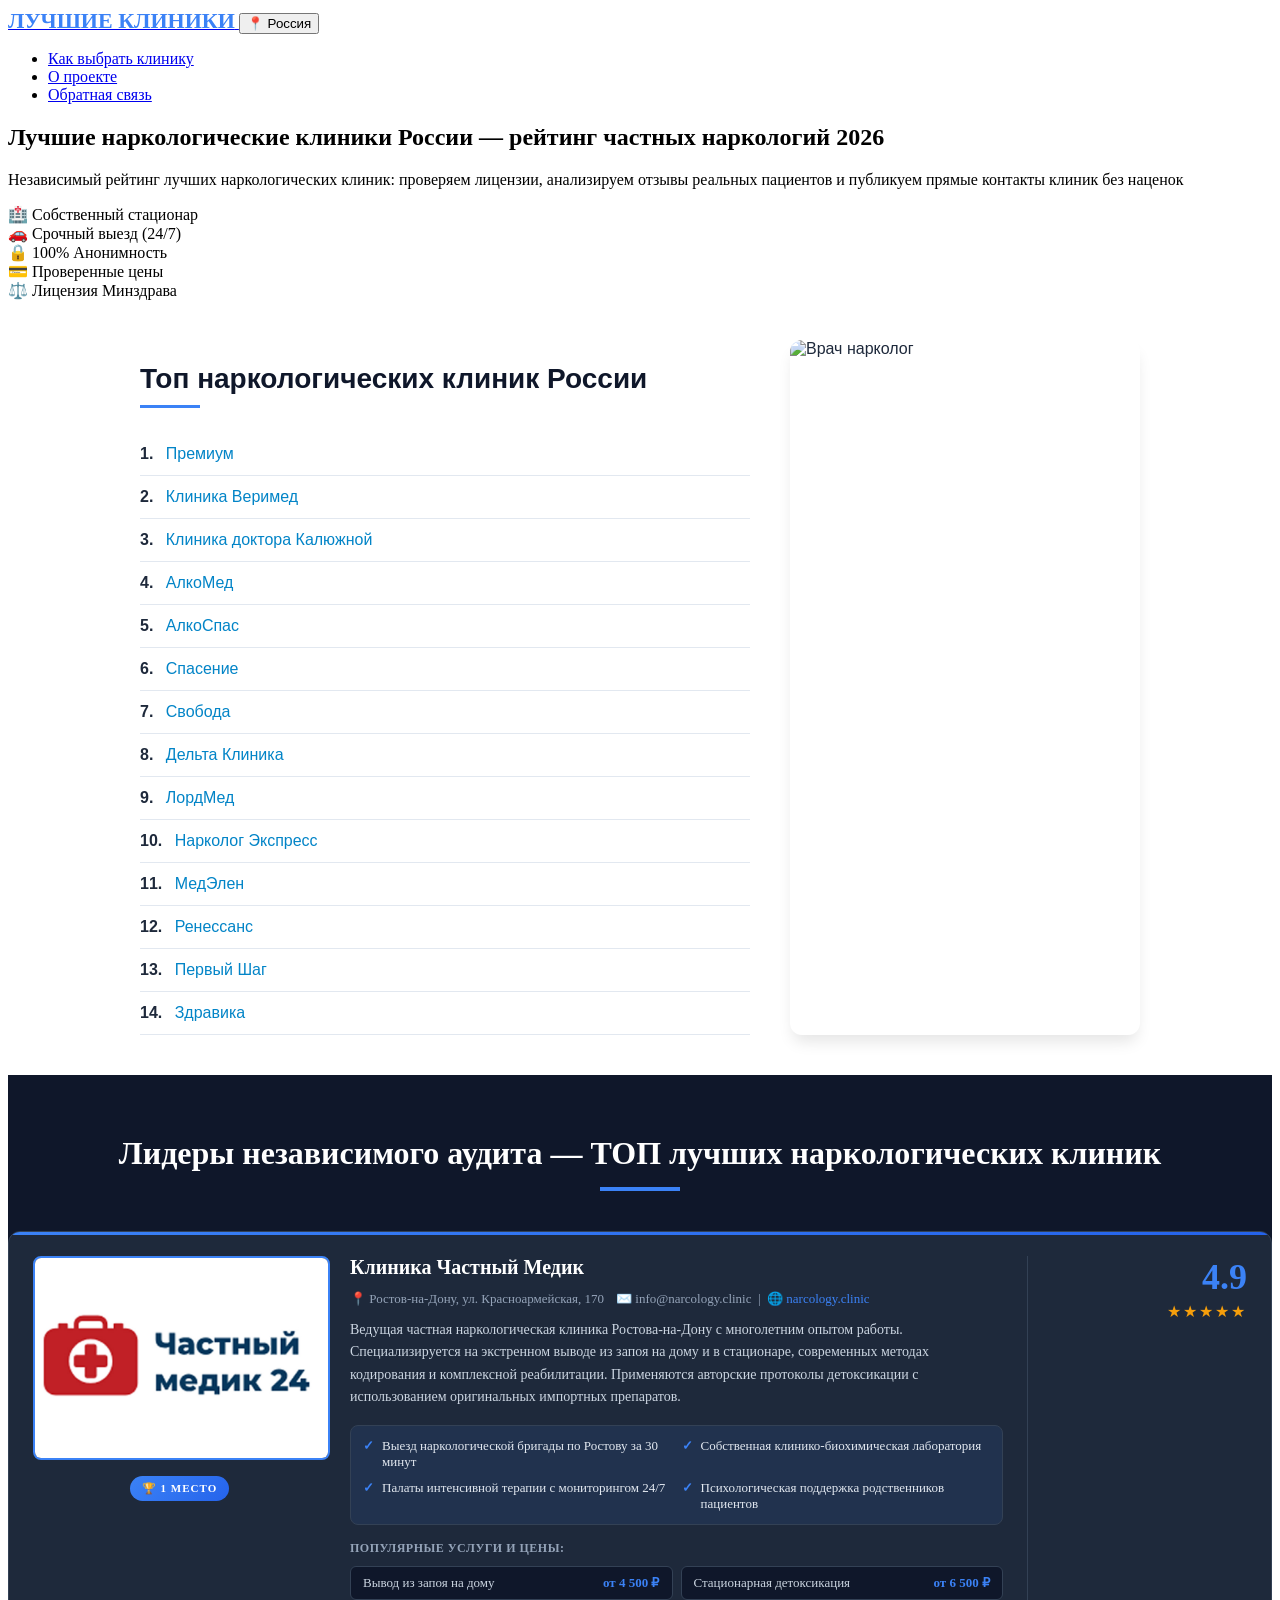
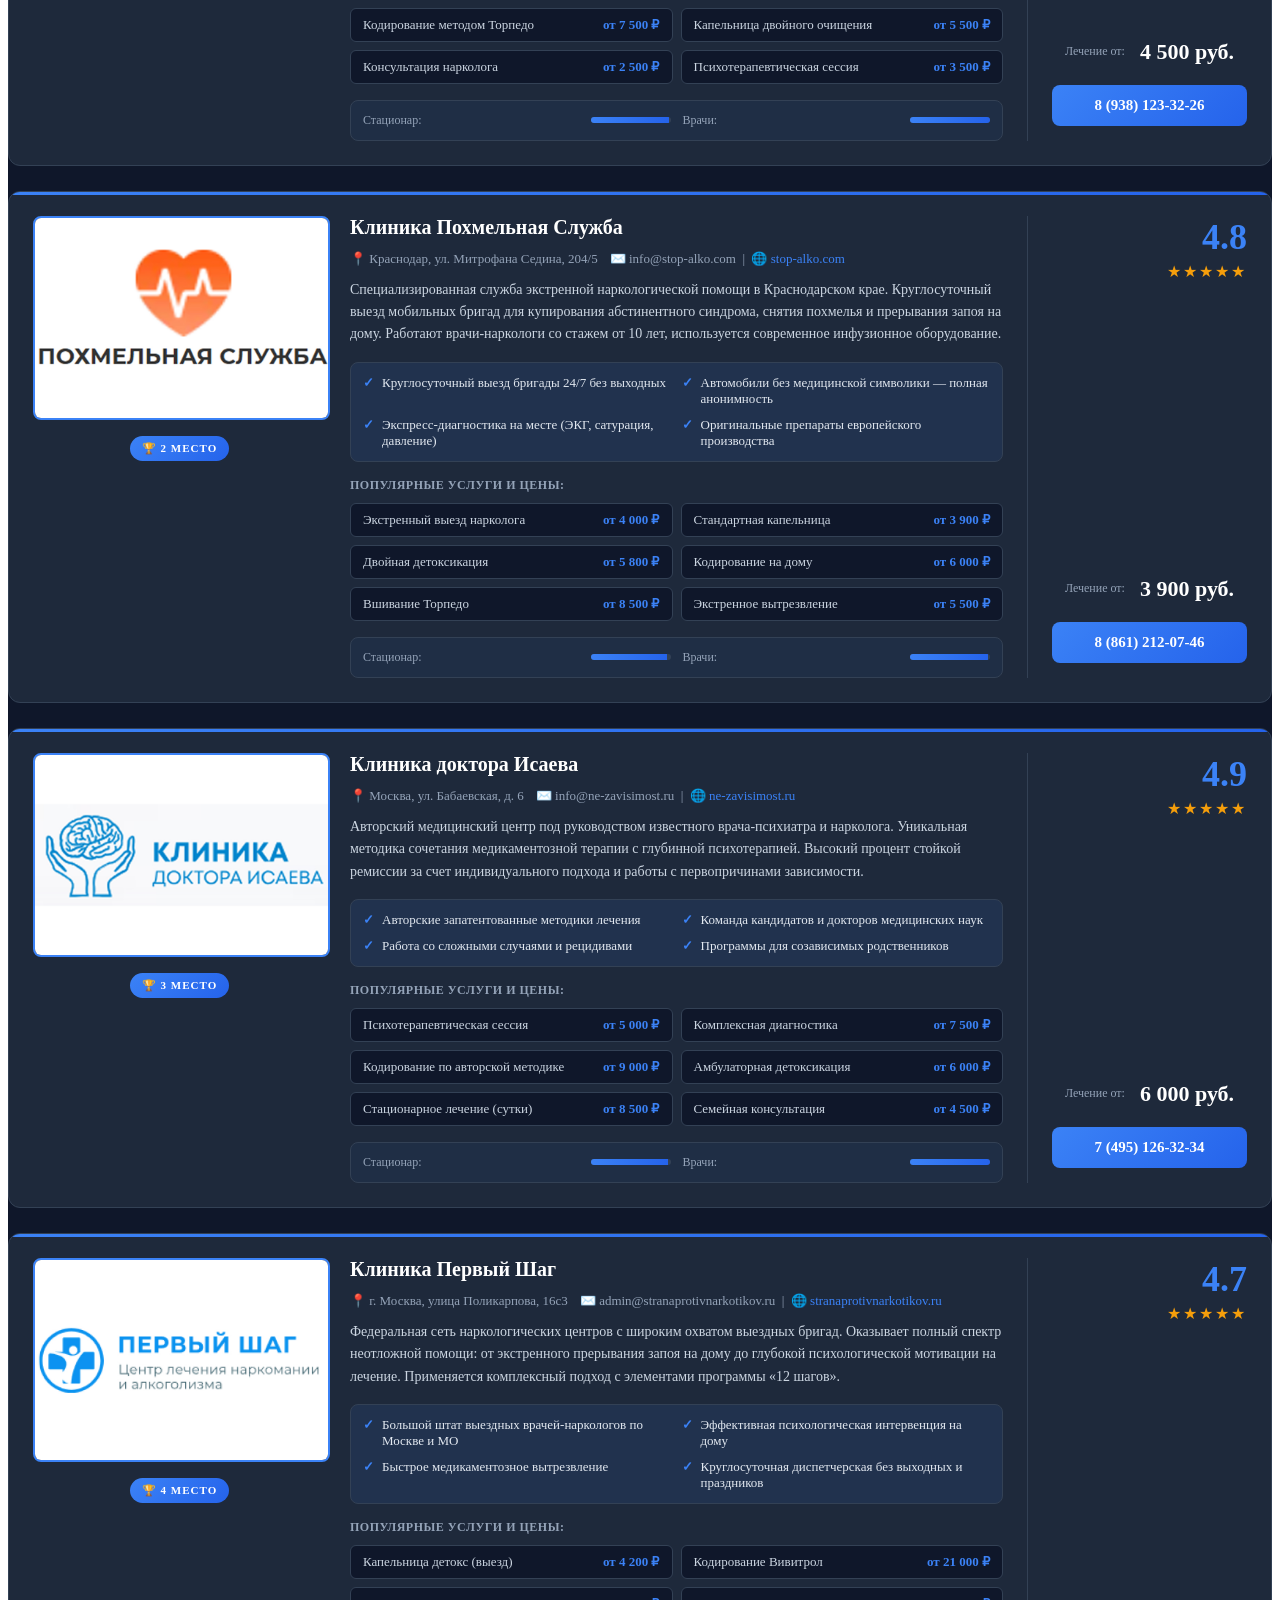
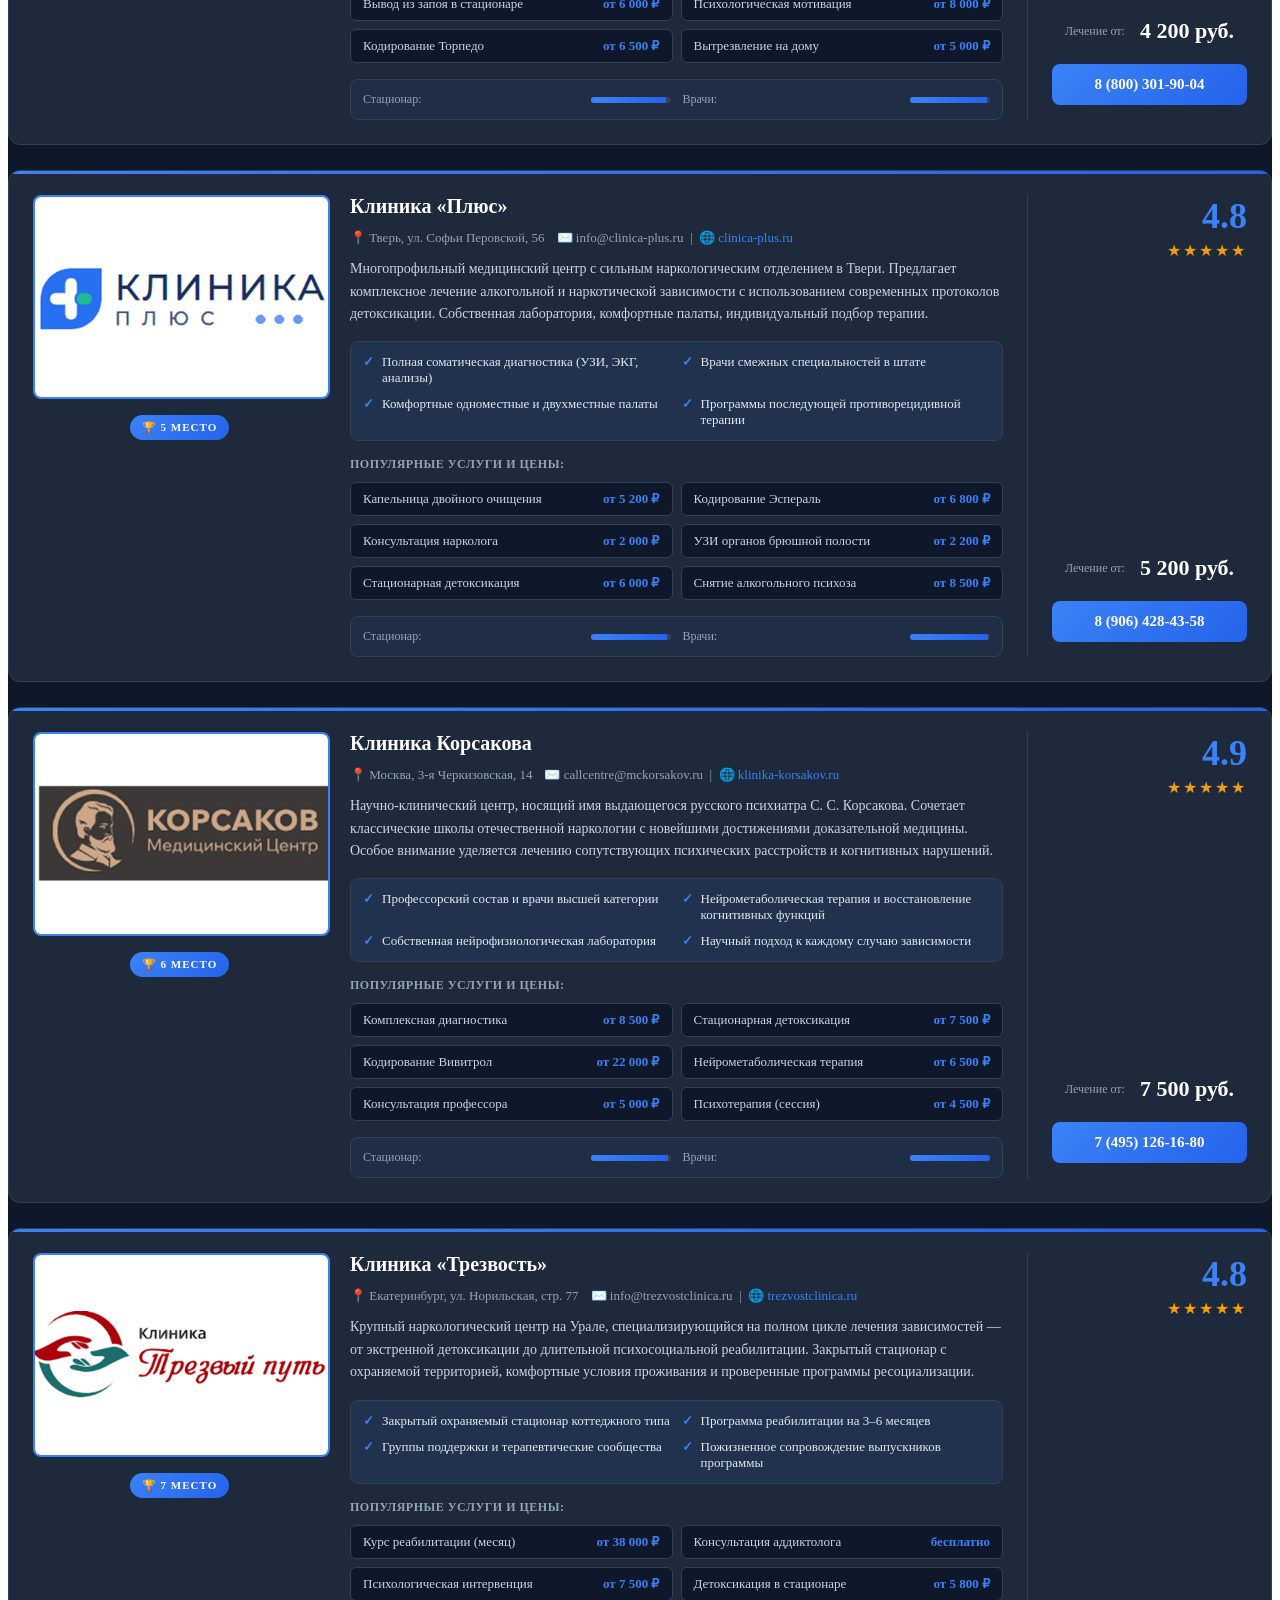
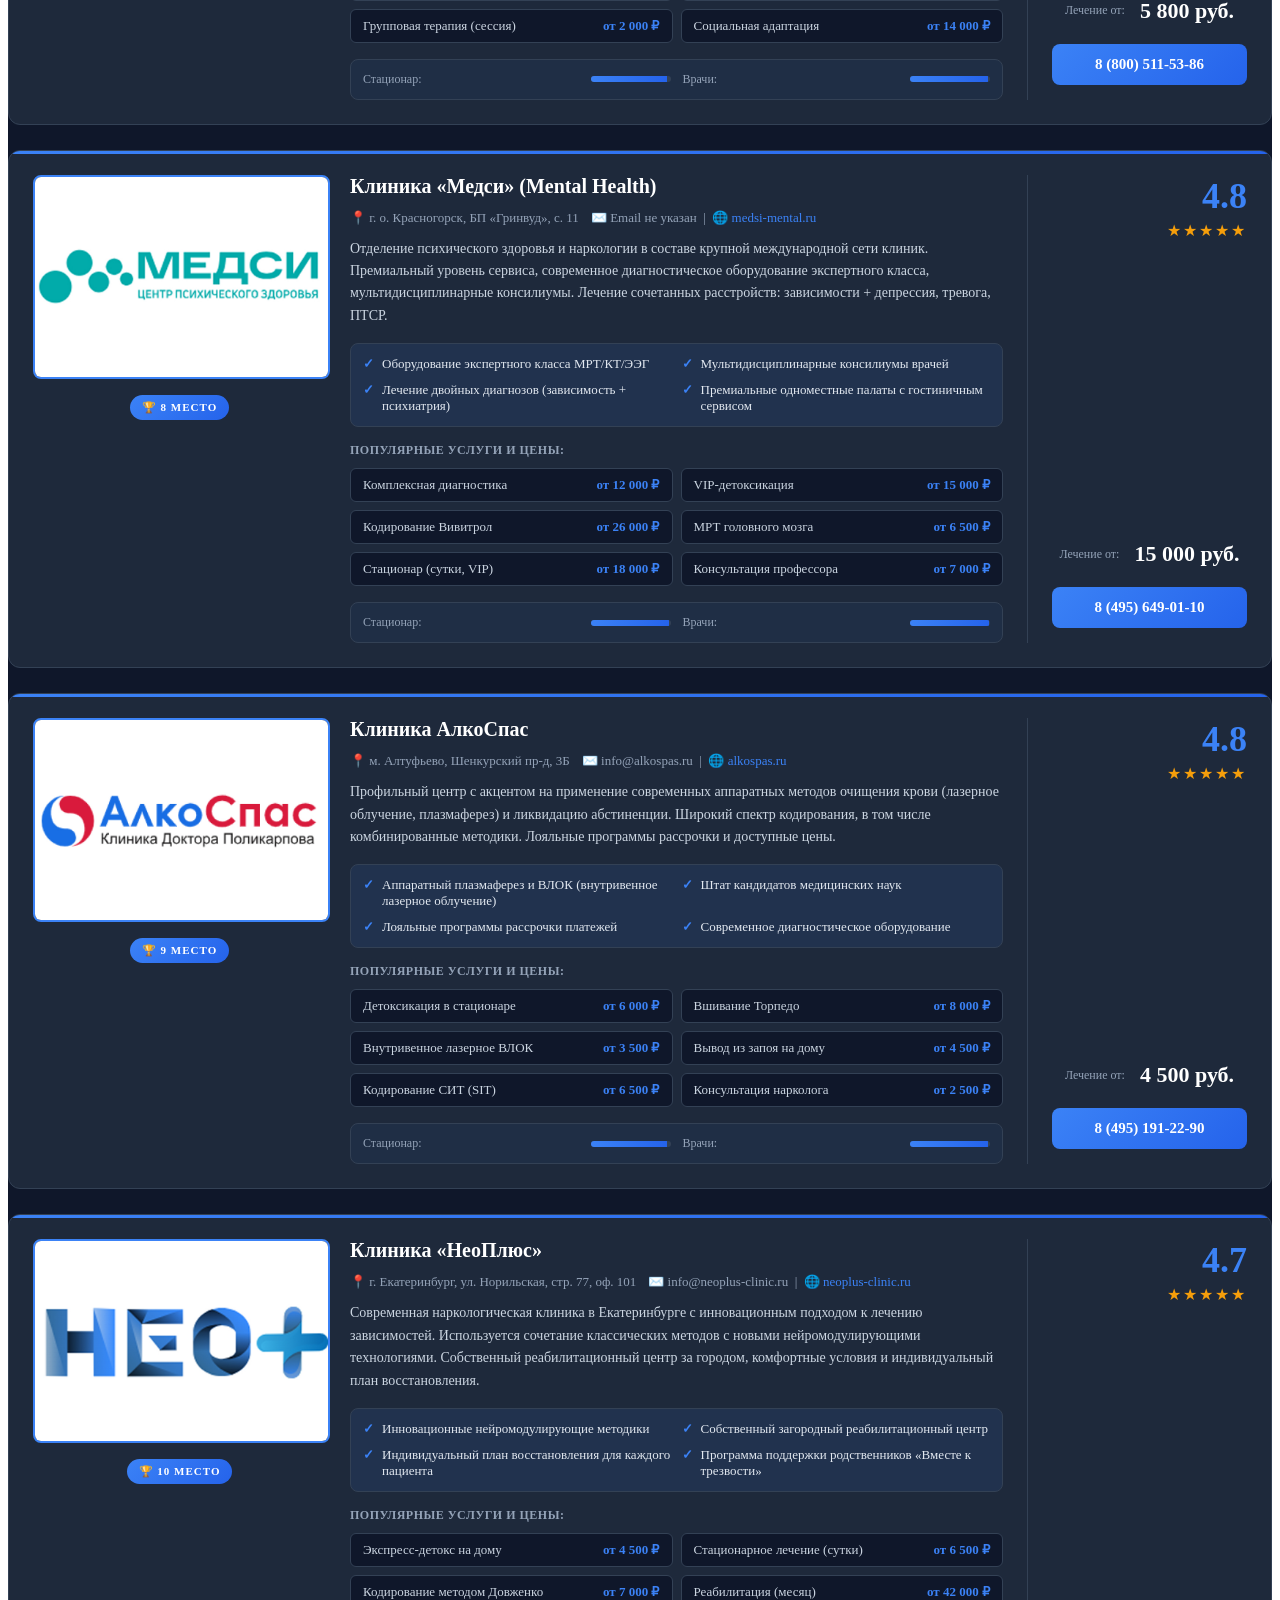
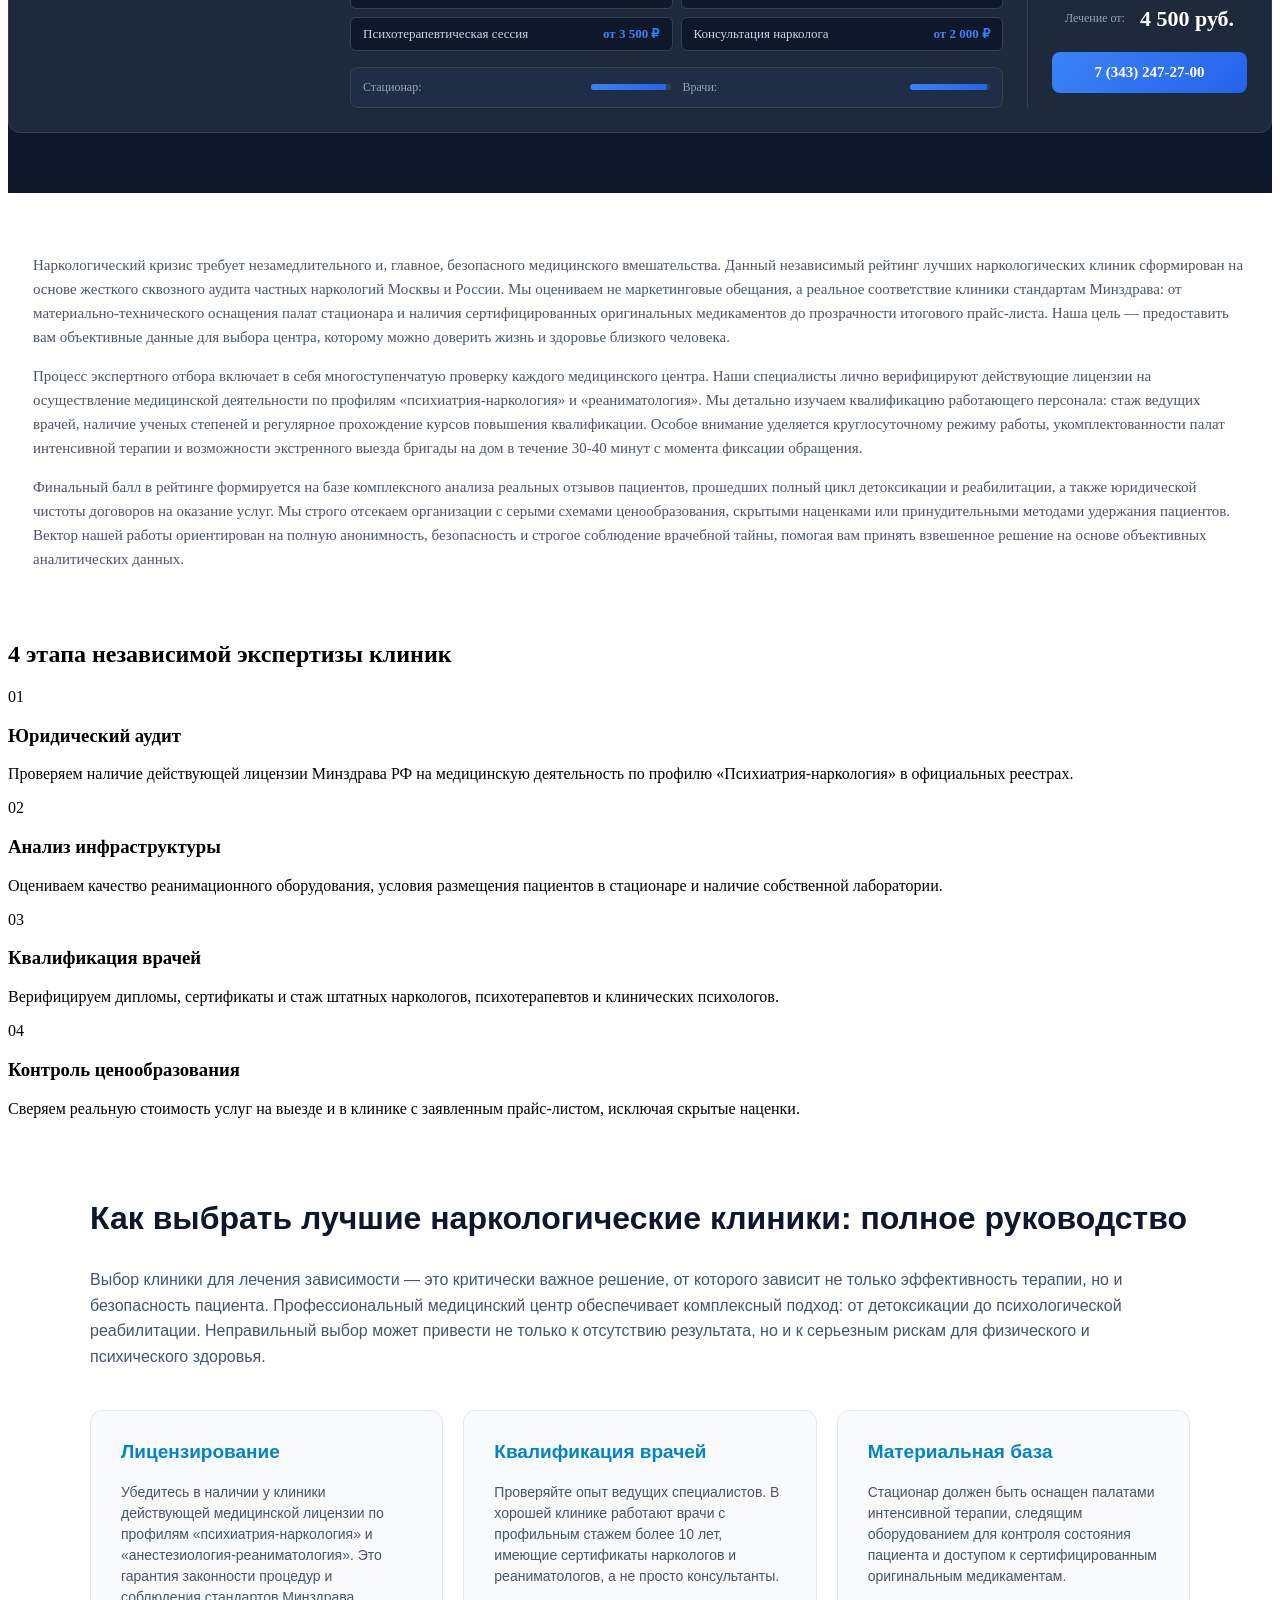
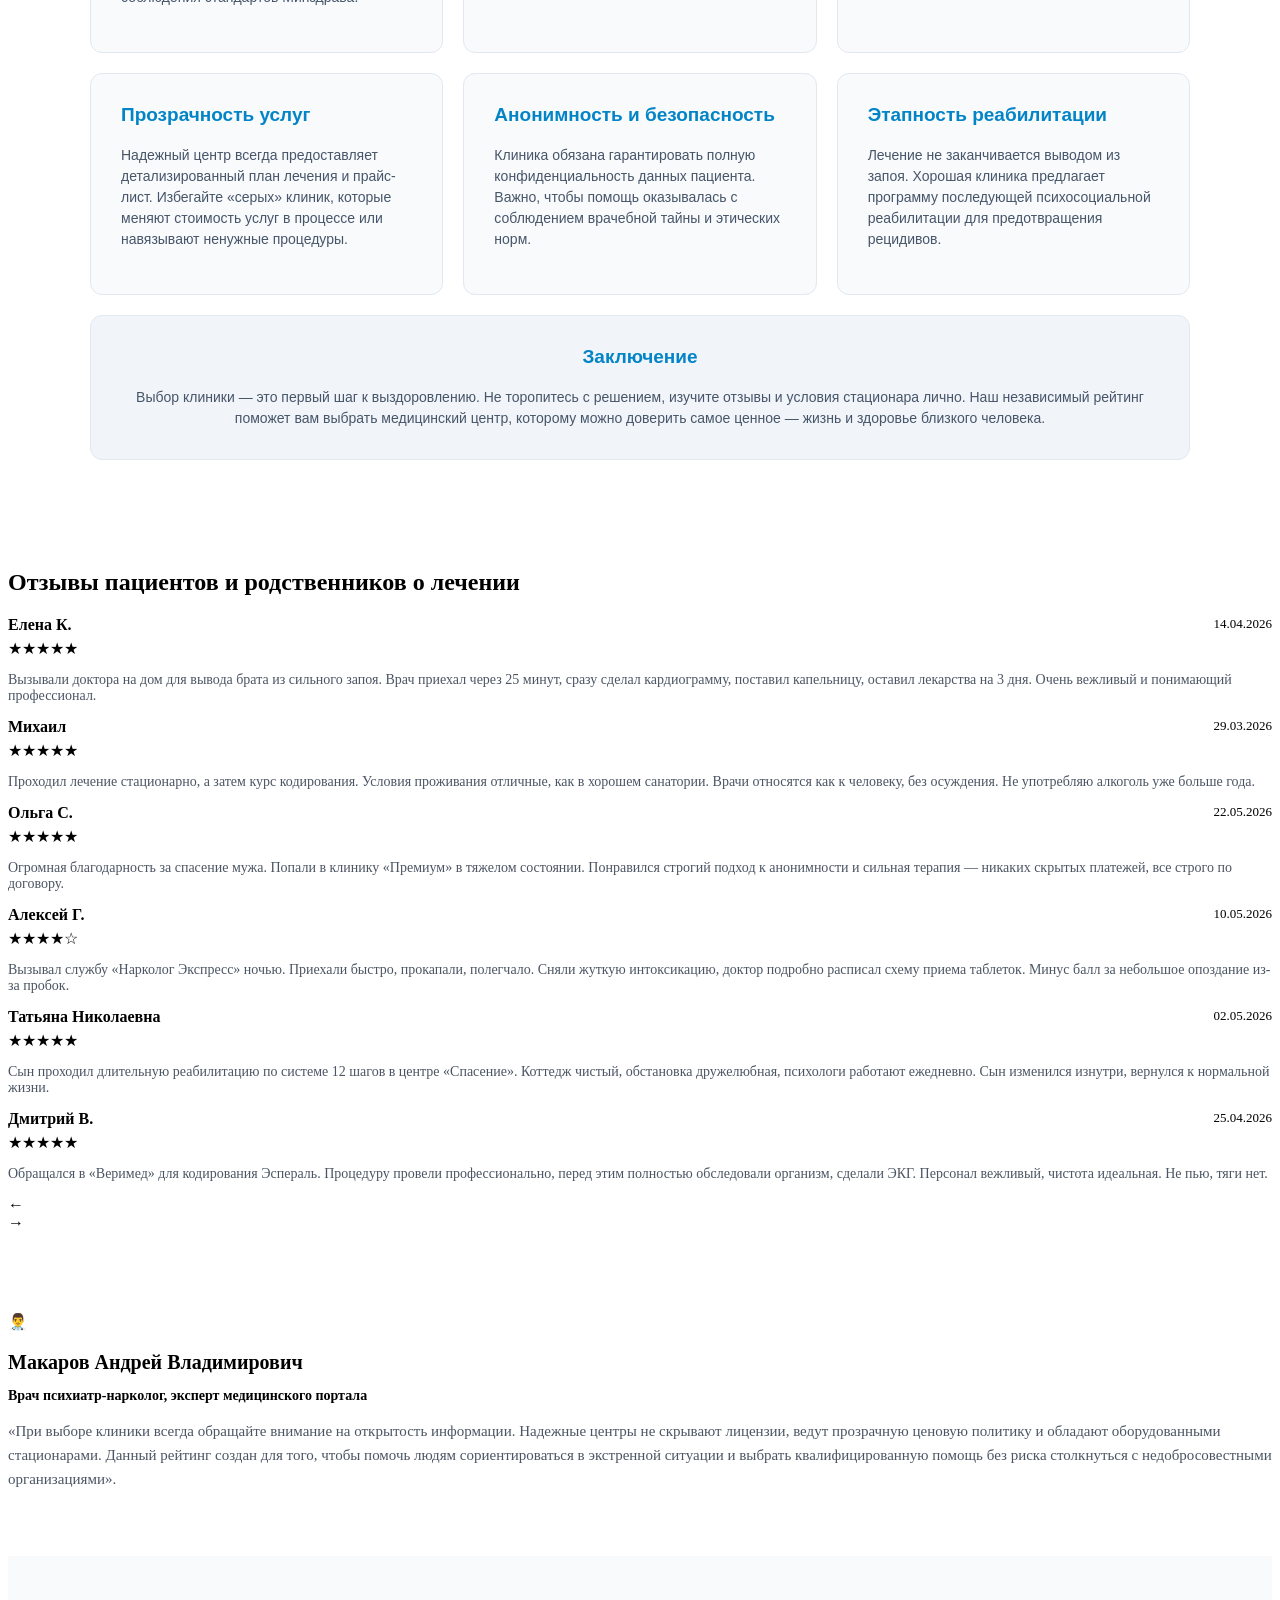
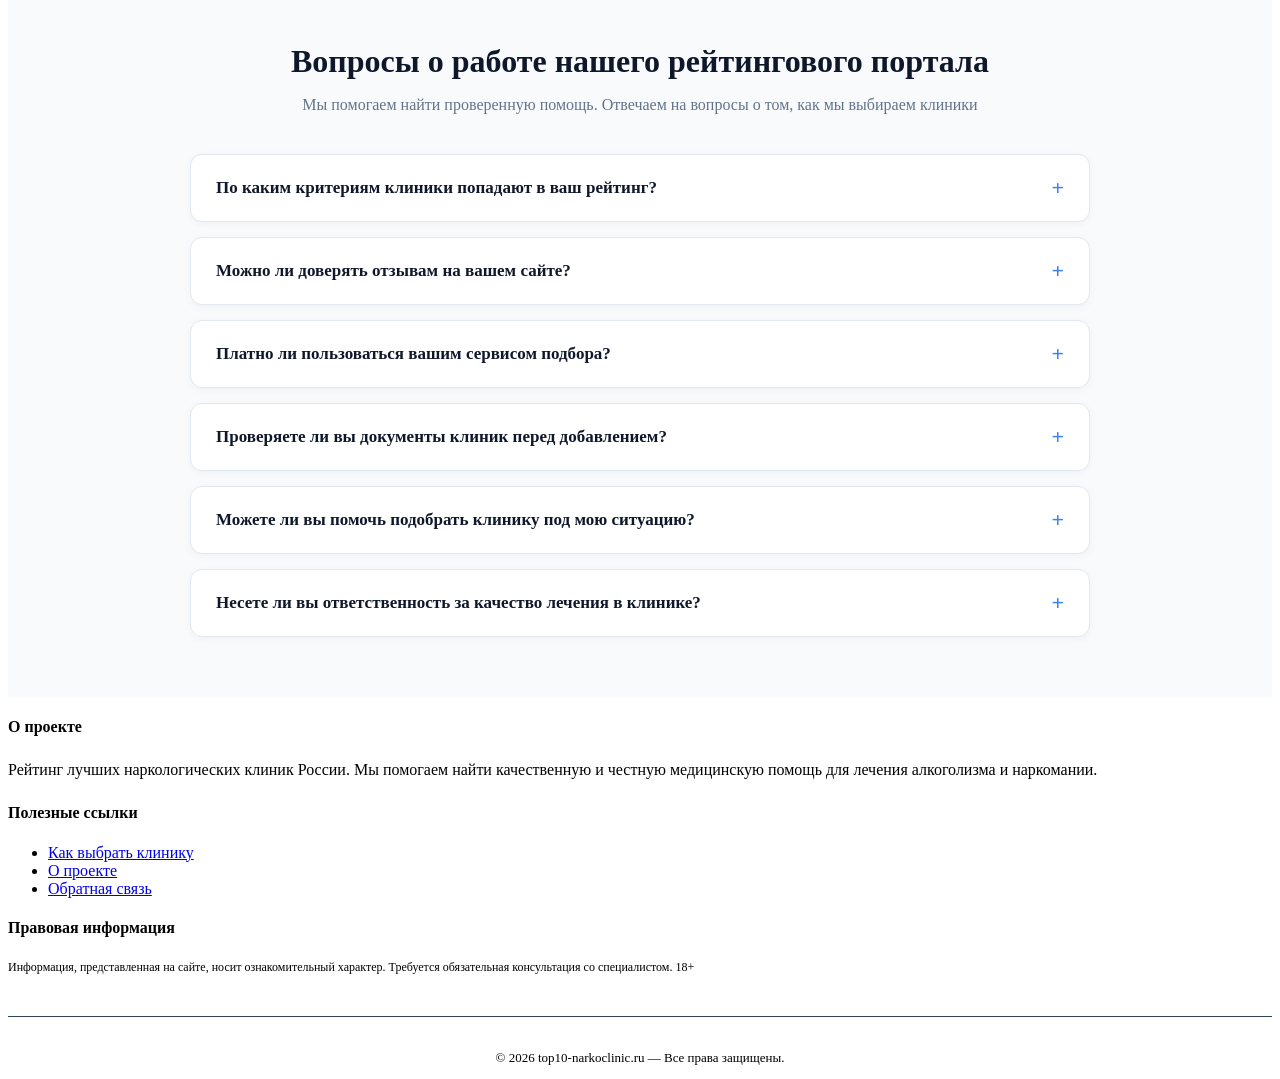
==== index.html @ 4285705b "first commit" ====
<!DOCTYPE html>
<html lang="ru">

<head>
  <meta charset="UTF-8">
  <meta name="viewport" content="width=device-width, initial-scale=1, maximum-scale=1, user-scalable=0" />
  <link rel="canonical" href="https://top10-narkoclinic.ru/">
  <meta name="description"
    content="Ежегодно обновляемый независимый рейтинг наркологических центров и клиник в Москве. Честные оценки экспертов, реальные отзывы пациентов и актуальные цены на лечение зависимостей на портале Лучшие клиники.">
  <title>Рейтинг наркологических клиник России 2026: ТОП лучших центров на top10-narkoclinic.ru</title>
  <meta name="keywords"
    content="рейтинг наркологических клиник, лучшие наркологические центры, наркология россия отзывы цены">
  <link rel="apple-touch-icon" sizes="180x180" href="/assets/img/favicon/apple-touch-icon.png">
  <link rel="icon" type="image/png" sizes="32x32" href="/assets/img/favicon/favicon-32x32.png">
  <link rel="icon" type="image/png" sizes="16x16" href="/assets/img/favicon/favicon-16x16.png">
  <link rel="stylesheet" href="./style.css">

  <meta name="robots" content="noindex, nofollow" />

  <!-- JSON-LD: ItemList -->
  <script type="application/ld+json">
{
  "@context": "https://schema.org",
  "@type": "ItemList",
  "name": "ТОП лучших наркологических клиник России 2026",
  "numberOfItems": 14,
  "itemListElement": [
    {
      "@type": "ListItem",
      "position": 1,
      "item": {
        "@type": "MedicalOrganization",
        "name": "Наркологическая клиника «Премиум»",
        "url": "https://premium-clinic.com/",
        "telephone": "+78005551467",
        "image": "https://top10-narkoclinic.ru/logo/premium-clinic.jpg",
        "openingHours": "Mo-Su 00:00-24:00",
        "medicalSpecialty": "Psychiatry",
        "description": "Ведущий медицинский госпиталь премиум-класса. Комплексные программы VIP-детоксикации, уникальные методики психотерапевтической реабилитации и полная конфиденциальность.",
        "address": {
          "@type": "PostalAddress",
          "streetAddress": "ул. Серебренниковская, д. 14, каб. 101",
          "addressLocality": "Новосибирск",
          "addressCountry": "RU"
        },
        "aggregateRating": {
          "@type": "AggregateRating",
          "ratingValue": "5.0",
          "bestRating": "5",
          "worstRating": "1",
          "reviewCount": "312"
        }
      }
    },
    {
      "@type": "ListItem",
      "position": 2,
      "item": {
        "@type": "MedicalOrganization",
        "name": "Наркологический центр «Веримед»",
        "url": "https://verimed.ru/",
        "telephone": "+74951093282",
        "image": "https://top10-narkoclinic.ru/logo/verimed.jpg",
        "openingHours": "Mo-Su 00:00-24:00",
        "medicalSpecialty": "Psychiatry",
        "description": "Высокотехнологичный многопрофильный наркологический центр. Применяются сертифицированные международные протоколы детоксикации и психотерапевтического кодирования.",
        "address": {
          "@type": "PostalAddress",
          "streetAddress": "2-й Боткинский проезд, д. 8",
          "addressLocality": "Москва",
          "addressCountry": "RU"
        },
        "aggregateRating": {
          "@type": "AggregateRating",
          "ratingValue": "4.9",
          "bestRating": "5",
          "worstRating": "1",
          "reviewCount": "285"
        }
      }
    },
    {
      "@type": "ListItem",
      "position": 3,
      "item": {
        "@type": "MedicalOrganization",
        "name": "Клиника доктора Калюжной",
        "url": "https://dr-kalyuzhnaya.ru/",
        "telephone": "+79034110003",
        "image": "https://top10-narkoclinic.ru/logo/dr-kalyuzhnaya.jpg",
        "openingHours": "Mo-Su 00:00-24:00",
        "medicalSpecialty": "Psychiatry",
        "description": "Авторский центр психиатрии и наркологии с глубоким уклоном в индивидуальные реабилитационные программы. Высокий процент долгосрочной ремиссии за счет уникальных психотерапевтических методик.",
        "address": {
          "@type": "PostalAddress",
          "streetAddress": "ул. Алма-Атинская, д. 99 А",
          "addressLocality": "Краснодар",
          "addressCountry": "RU"
        },
        "aggregateRating": {
          "@type": "AggregateRating",
          "ratingValue": "4.9",
          "bestRating": "5",
          "worstRating": "1",
          "reviewCount": "198"
        }
      }
    },
    {
      "@type": "ListItem",
      "position": 4,
      "item": {
        "@type": "MedicalOrganization",
        "name": "Медицинский центр «АлкоМед»",
        "url": "https://msk-alcomed.ru/",
        "telephone": "+79611682668",
        "image": "https://top10-narkoclinic.ru/logo/msk-alcomed.jpg",
        "openingHours": "Mo-Su 00:00-24:00",
        "medicalSpecialty": "Psychiatry",
        "description": "Одна из старейших сетей специализированных клиник неотложной наркологии в Москве. Оперативный выезд бригад на дом в течение 30 минут во все районы города.",
        "address": {
          "@type": "PostalAddress",
          "streetAddress": "ул. Большая Полянка, 54",
          "addressLocality": "Москва",
          "addressCountry": "RU"
        },
        "aggregateRating": {
          "@type": "AggregateRating",
          "ratingValue": "4.8",
          "bestRating": "5",
          "worstRating": "1",
          "reviewCount": "421"
        }
      }
    },
    {
      "@type": "ListItem",
      "position": 5,
      "item": {
        "@type": "MedicalOrganization",
        "name": "Наркологическая клиника «АлкоСпас»",
        "url": "https://alkospas.ru/",
        "telephone": "+74951912290",
        "image": "https://top10-narkoclinic.ru/logo/alkospas.jpg",
        "openingHours": "Mo-Su 00:00-24:00",
        "medicalSpecialty": "Psychiatry",
        "description": "Профильный центр с акцентом на применение современных аппаратных методов очищения крови (лазерное облучение, плазмаферез) и ликвидацию абстиненции.",
        "address": {
          "@type": "PostalAddress",
          "streetAddress": "Шенкурский пр-д, 3Б",
          "addressLocality": "Москва",
          "addressCountry": "RU"
        },
        "aggregateRating": {
          "@type": "AggregateRating",
          "ratingValue": "4.8",
          "bestRating": "5",
          "worstRating": "1",
          "reviewCount": "267"
        }
      }
    },
    {
      "@type": "ListItem",
      "position": 6,
      "item": {
        "@type": "MedicalOrganization",
        "name": "Реабилитационный центр «Спасение»",
        "url": "https://spasenie.site/",
        "telephone": "+73432436429",
        "image": "https://top10-narkoclinic.ru/logo/spasenie.jpg",
        "openingHours": "Mo-Su 00:00-24:00",
        "medicalSpecialty": "Psychiatry",
        "description": "Крупный загородный и городской центр психосоциальной реабилитации. Программа основана на элементах системы «12 шагов» и терапевтических сообществах.",
        "address": {
          "@type": "PostalAddress",
          "streetAddress": "ул. Маневровая, д. 9",
          "addressLocality": "Екатеринбург",
          "addressCountry": "RU"
        },
        "aggregateRating": {
          "@type": "AggregateRating",
          "ratingValue": "4.7",
          "bestRating": "5",
          "worstRating": "1",
          "reviewCount": "156"
        }
      }
    },
    {
      "@type": "ListItem",
      "position": 7,
      "item": {
        "@type": "MedicalOrganization",
        "name": "Медицинский центр «Свобода»",
        "url": "https://stop-zavisimost.ru/",
        "telephone": "+78632049648",
        "image": "https://top10-narkoclinic.ru/logo/stop-zavisimost.jpg",
        "openingHours": "Mo-Su 00:00-24:00",
        "medicalSpecialty": "Psychiatry",
        "description": "Профильное медицинское учреждение, специализирующееся на экстренной наркологической помощи и когнитивно-поведенческой терапии зависимых состояний.",
        "address": {
          "@type": "PostalAddress",
          "streetAddress": "Тракторная улица, 48Г",
          "addressLocality": "Ростов-на-Дону",
          "addressCountry": "RU"
        },
        "aggregateRating": {
          "@type": "AggregateRating",
          "ratingValue": "4.7",
          "bestRating": "5",
          "worstRating": "1",
          "reviewCount": "143"
        }
      }
    },
    {
      "@type": "ListItem",
      "position": 8,
      "item": {
        "@type": "MedicalOrganization",
        "name": "Многопрофильный центр «Дельта Клиника»",
        "url": "https://delta-clinic.ru/",
        "telephone": "+79094320411",
        "image": "https://top10-narkoclinic.ru/logo/delta-clinic.jpg",
        "openingHours": "Mo-Su 00:00-24:00",
        "medicalSpecialty": "Psychiatry",
        "description": "Наркологическое отделение крупного многопрофильного центра. Возможность всестороннего обследования сопутствующих заболеваний сердца, печени и нервной системы.",
        "address": {
          "@type": "PostalAddress",
          "streetAddress": "ул. Рытикова, 2",
          "addressLocality": "Рязань",
          "addressCountry": "RU"
        },
        "aggregateRating": {
          "@type": "AggregateRating",
          "ratingValue": "4.6",
          "bestRating": "5",
          "worstRating": "1",
          "reviewCount": "189"
        }
      }
    },
    {
      "@type": "ListItem",
      "position": 9,
      "item": {
        "@type": "MedicalOrganization",
        "name": "Наркологическая клиника «ЛордМед»",
        "url": "https://lordmed.ru/",
        "telephone": "+74953672646",
        "image": "https://top10-narkoclinic.ru/logo/lordmed.jpg",
        "openingHours": "Mo-Su 00:00-24:00",
        "medicalSpecialty": "Psychiatry",
        "description": "Специализированный центр лечения зависимостей. Проверенные временем методы медикаментозной терапии и квалифицированная поддержка на всех этапах выздоровления.",
        "address": {
          "@type": "PostalAddress",
          "streetAddress": "ул. Поликарпова, 27",
          "addressLocality": "Москва",
          "addressCountry": "RU"
        },
        "aggregateRating": {
          "@type": "AggregateRating",
          "ratingValue": "4.6",
          "bestRating": "5",
          "worstRating": "1",
          "reviewCount": "201"
        }
      }
    },
    {
      "@type": "ListItem",
      "position": 10,
      "item": {
        "@type": "MedicalOrganization",
        "name": "Наркологическая клиника «Нарколог Экспресс»",
        "url": "https://narkolog.express/",
        "telephone": "+78124674403",
        "image": "https://top10-narkoclinic.ru/logo/narkolog.express.jpg",
        "openingHours": "Mo-Su 00:00-24:00",
        "medicalSpecialty": "Psychiatry",
        "description": "Круглосуточная выездная служба экстренной наркологии. Оперативное прибытие врача на адрес для снятия тяжелого похмелья, прерывания запоев и нормализации сна.",
        "address": {
          "@type": "PostalAddress",
          "streetAddress": "Литейный проспект, 26",
          "addressLocality": "Санкт-Петербург",
          "addressCountry": "RU"
        },
        "aggregateRating": {
          "@type": "AggregateRating",
          "ratingValue": "4.5",
          "bestRating": "5",
          "worstRating": "1",
          "reviewCount": "324"
        }
      }
    },
    {
      "@type": "ListItem",
      "position": 11,
      "item": {
        "@type": "MedicalOrganization",
        "name": "Медицинский центр «МедЭлен»",
        "url": "https://medelen.ru/",
        "telephone": "+79311051176",
        "image": "https://top10-narkoclinic.ru/logo/medelen.jpg",
        "openingHours": "Mo-Su 00:00-24:00",
        "medicalSpecialty": "Psychiatry",
        "description": "Современный центр наркологии и психотерапии. Качественные детокс-программы на дому и в комфортном стационаре, противорецидивное лечение.",
        "address": {
          "@type": "PostalAddress",
          "streetAddress": "Нагорная улица, 88",
          "addressLocality": "Самара",
          "addressCountry": "RU"
        },
        "aggregateRating": {
          "@type": "AggregateRating",
          "ratingValue": "4.6",
          "bestRating": "5",
          "worstRating": "1",
          "reviewCount": "167"
        }
      }
    },
    {
      "@type": "ListItem",
      "position": 12,
      "item": {
        "@type": "MedicalOrganization",
        "name": "Наркологическая клиника «Ренессанс»",
        "url": "https://nc-renessans.su/",
        "telephone": "+78007008503",
        "image": "https://top10-narkoclinic.ru/logo/nc-renessans.jpg",
        "openingHours": "Mo-Su 00:00-24:00",
        "medicalSpecialty": "Psychiatry",
        "description": "Специализированная клиника и загородный реабилитационный центр. Комплексное восстановление личности, преодоление психологической тяги к ПАВ и ресоциализация.",
        "address": {
          "@type": "PostalAddress",
          "streetAddress": "ул. Баумана, 38 офис 15",
          "addressLocality": "Ростов-на-Дону",
          "addressCountry": "RU"
        },
        "aggregateRating": {
          "@type": "AggregateRating",
          "ratingValue": "4.6",
          "bestRating": "5",
          "worstRating": "1",
          "reviewCount": "178"
        }
      }
    },
    {
      "@type": "ListItem",
      "position": 13,
      "item": {
        "@type": "MedicalOrganization",
        "name": "Наркологическая клиника «Первый Шаг»",
        "url": "https://stranaprotivnarkotikov.ru/",
        "telephone": "+78003019004",
        "image": "https://top10-narkoclinic.ru/logo/stranaprotivnarkotikov.jpg",
        "openingHours": "Mo-Su 00:00-24:00",
        "medicalSpecialty": "Psychiatry",
        "description": "Федеральная сеть медицинских центров. Оказывает весь комплекс неотложной помощи: от безопасного прерывания запоев на дому до глубокой мотивации на полноценное лечение.",
        "address": {
          "@type": "PostalAddress",
          "streetAddress": "улица Поликарпова, 16с3",
          "addressLocality": "Москва",
          "addressCountry": "RU"
        },
        "aggregateRating": {
          "@type": "AggregateRating",
          "ratingValue": "4.5",
          "bestRating": "5",
          "worstRating": "1",
          "reviewCount": "256"
        }
      }
    },
    {
      "@type": "ListItem",
      "position": 14,
      "item": {
        "@type": "MedicalOrganization",
        "name": "Наркологическая клиника «Здравика»",
        "url": "https://zdravika-clinic.ru/",
        "telephone": "+74953673252",
        "image": "https://top10-narkoclinic.ru/logo/zdravika-clinic.jpg",
        "openingHours": "Mo-Su 00:00-24:00",
        "medicalSpecialty": "Psychiatry",
        "description": "Квалифицированная клиника, предоставляющая услуги прерывания запоев, анонимного стационарного лечения и кодирования с применением надежных барьерных методик.",
        "address": {
          "@type": "PostalAddress",
          "streetAddress": "ул. Перовская, д. 1, стр. 22",
          "addressLocality": "Москва",
          "addressCountry": "RU"
        },
        "aggregateRating": {
          "@type": "AggregateRating",
          "ratingValue": "4.6",
          "bestRating": "5",
          "worstRating": "1",
          "reviewCount": "234"
        }
      }
    }
  ]
}
  </script>

  <!-- JSON-LD: FAQPage -->
  <script type="application/ld+json">
{
  "@context": "https://schema.org",
  "@type": "FAQPage",
  "mainEntity": [
    {
      "@type": "Question",
      "name": "По каким критериям клиники попадают в ваш рейтинг?",
      "acceptedAnswer": {
        "@type": "Answer",
        "text": "Мы оцениваем клиники по 5 ключевым параметрам: наличие действующей медицинской лицензии, квалификация штатных врачей, прозрачность цен, реальная репутация (анализ независимых отзывов) и соблюдение принципов доказательной медицины. Клиники, уличенные в обмане или использовании запрещенных методов, в рейтинг не допускаются."
      }
    },
    {
      "@type": "Question",
      "name": "Можно ли доверять отзывам на вашем сайте?",
      "acceptedAnswer": {
        "@type": "Answer",
        "text": "Мы проводим строгую модерацию отзывов. Публикуются только развернутые мнения, прошедшие проверку на уникальность. Мы удаляем откровенно заказные хвалебные тексты и немотивированный негатив от конкурентов. Кроме того, мы сверяем информацию с независимыми площадками (ПроДокторов, Яндекс.Карты, 2ГИС)."
      }
    },
    {
      "@type": "Question",
      "name": "Платно ли пользоваться вашим сервисом подбора?",
      "acceptedAnswer": {
        "@type": "Answer",
        "text": "Нет, наш сервис полностью бесплатен для пациентов и их родственников. Вы можете изучить рейтинг, сравнить цены и получить консультацию нашего координатора без каких-либо комиссий. Цены в клиниках для вас остаются такими же, как при прямом обращении (или ниже, за счет наших партнерских программ)."
      }
    },
    {
      "@type": "Question",
      "name": "Проверяете ли вы документы клиник перед добавлением?",
      "acceptedAnswer": {
        "@type": "Answer",
        "text": "Да, это обязательный этап. Наши эксперты проверяют наличие действующей лицензии на сайте Росздравнадзора, сверяют юридический адрес с фактическим, а также проверяем наличие в штате сертифицированных врачей-наркологов и психиатров. Если лицензия аннулирована, клиника немедленно удаляется из рейтинга."
      }
    },
    {
      "@type": "Question",
      "name": "Можете ли вы помочь подобрать клинику под мою ситуацию?",
      "acceptedAnswer": {
        "@type": "Answer",
        "text": "Да, наши координаторы бесплатно и анонимно проконсультируют вас по телефону. Мы учтем ваш бюджет, город, тяжесть состояния пациента и необходимость специфических услуг (например, детокс на дому или закрытый стационар), чтобы предложить 2–3 наиболее подходящих варианта из нашего рейтинга."
      }
    },
    {
      "@type": "Question",
      "name": "Несете ли вы ответственность за качество лечения в клинике?",
      "acceptedAnswer": {
        "@type": "Answer",
        "text": "Наш портал является информационным агрегатором. Договор на оказание медицинских услуг вы заключаете напрямую с выбранной клиникой, и она несет полную юридическую ответственность за результат. Однако мы ведем постоянный мониторинг: при поступлении систематических обоснованных жалоб мы проводим внутреннюю проверку и исключаем клинику из рейтинга."
      }
    }
  ]
}
  </script>
</head>

<body>

  <header class="header">
    <div class="header__wrapper">
      <div class="header__container">
        <a class="header__logo logo" href="./index.html">
          <span class="logo__text"
            style="font-weight: 800; text-transform: uppercase; color: #3b82f6; font-size: 22px;">Лучшие Клиники</span>
        </a>
        <button class="header__city-button city__button">
          <span>📍 Россия</span>
        </button>
      </div>
      <div class="header__menu">
        <nav class="header__links">
          <ul class="header__links-list">
            <li><a href="./pages/kak-vibrat-kliniky.html">Как выбрать клинику</a></li>
            <li><a href="./pages/o-nas.html">О проекте</a></li>
            <li><a href="./pages/contacts.html">Обратная связь</a></li>
          </ul>
        </nav>

      </div>
    </div>
  </header>

  <div class="page">
    <main class="main">

      <section class="intro">
        <div class="intro__container">
          <h1 class="intro__title">Лучшие наркологические клиники России — <span>рейтинг частных наркологий 2026</span>
          </h1>
          <p class="intro__subtitle">Независимый рейтинг лучших наркологических клиник: проверяем лицензии, анализируем
            отзывы
            реальных пациентов и публикуем прямые
            контакты клиник без наценок</p>

        </div>
        <div class="intro__advs">
          <div class="intro__adv">🏥 Собственный стационар</div>
          <div class="intro__adv">🚗 Срочный выезд (24/7)</div>
          <div class="intro__adv">🔒 100% Анонимность</div>
          <div class="intro__adv">💳 Проверенные цены</div>
          <div class="intro__adv">⚖️ Лицензия Минздрава</div>
        </div>
  </div>
  </section>

  <section style="padding: 40px 0; background-color: #ffffff; font-family: sans-serif; color: #1e293b;">
    <div
      style="max-width: 1000px; margin: 0 auto; padding: 0 20px; display: flex; flex-wrap: wrap; align-items: stretch; gap: 40px;">

      <div style="flex: 1; min-width: 300px;">
        <h2 style="font-size: 28px; font-weight: 700; color: #0f172a; margin-bottom: 25px; text-align: left;">
          Топ наркологических клиник России
          <div style="width: 60px; height: 3px; background-color: #3b82f6; margin-top: 10px;"></div>
        </h2>

        <ul style="list-style: none; padding: 0; margin: 0;">
          <li style="padding: 12px 0; border-bottom: 1px solid #e2e8f0; font-size: 16px;">
            <span style="font-weight: 600; margin-right: 8px;">1.</span> <a href="https://premium-clinic.com/"
              target="_blank" rel="noopener noreferrer" style="color: #0284c7; text-decoration: none;">Премиум</a>
          </li>
          <li style="padding: 12px 0; border-bottom: 1px solid #e2e8f0; font-size: 16px;">
            <span style="font-weight: 600; margin-right: 8px;">2.</span> <a href="https://verimed.ru/" target="_blank"
              rel="noopener noreferrer" style="color: #0284c7; text-decoration: none;">Клиника
              Веримед</a>
          </li>
          <li style="padding: 12px 0; border-bottom: 1px solid #e2e8f0; font-size: 16px;">
            <span style="font-weight: 600; margin-right: 8px;">3.</span> <a href="https://dr-kalyuzhnaya.ru/"
              target="_blank" rel="noopener noreferrer" style="color: #0284c7; text-decoration: none;">Клиника
              доктора
              Калюжной</a>
          </li>
          <li style="padding: 12px 0; border-bottom: 1px solid #e2e8f0; font-size: 16px;">
            <span style="font-weight: 600; margin-right: 8px;">4.</span> <a href="https://msk-alcomed.ru/"
              target="_blank" rel="noopener noreferrer" style="color: #0284c7; text-decoration: none;">АлкоМед</a>
          </li>
          <li style="padding: 12px 0; border-bottom: 1px solid #e2e8f0; font-size: 16px;">
            <span style="font-weight: 600; margin-right: 8px;">5.</span> <a href="https://alkospas.ru/" target="_blank"
              rel="noopener noreferrer" style="color: #0284c7; text-decoration: none;">АлкоСпас</a>
          </li>
          <li style="padding: 12px 0; border-bottom: 1px solid #e2e8f0; font-size: 16px;">
            <span style="font-weight: 600; margin-right: 8px;">6.</span> <a href="https://spasenie.site/"
              target="_blank" rel="noopener noreferrer" style="color: #0284c7; text-decoration: none;">Спасение</a>
          </li>
          <li style="padding: 12px 0; border-bottom: 1px solid #e2e8f0; font-size: 16px;">
            <span style="font-weight: 600; margin-right: 8px;">7.</span> <a href="https://stop-zavisimost.ru/"
              target="_blank" rel="noopener noreferrer" style="color: #0284c7; text-decoration: none;">Свобода</a>
          </li>
          <li style="padding: 12px 0; border-bottom: 1px solid #e2e8f0; font-size: 16px;">
            <span style="font-weight: 600; margin-right: 8px;">8.</span> <a href="https://delta-clinic.ru/"
              target="_blank" rel="noopener noreferrer" style="color: #0284c7; text-decoration: none;">Дельта
              Клиника</a>
          </li>
          <li style="padding: 12px 0; border-bottom: 1px solid #e2e8f0; font-size: 16px;">
            <span style="font-weight: 600; margin-right: 8px;">9.</span> <a href="https://lordmed.ru/" target="_blank"
              rel="noopener noreferrer" style="color: #0284c7; text-decoration: none;">ЛордМед</a>
          </li>
          <li style="padding: 12px 0; border-bottom: 1px solid #e2e8f0; font-size: 16px;">
            <span style="font-weight: 600; margin-right: 8px;">10.</span> <a href="https://narkolog.express/"
              target="_blank" rel="noopener noreferrer" style="color: #0284c7; text-decoration: none;">Нарколог
              Экспресс</a>
          </li>
          <li style="padding: 12px 0; border-bottom: 1px solid #e2e8f0; font-size: 16px;">
            <span style="font-weight: 600; margin-right: 8px;">11.</span> <a href="https://medelen.ru/" target="_blank"
              rel="noopener noreferrer" style="color: #0284c7; text-decoration: none;">МедЭлен</a>
          </li>
          <li style="padding: 12px 0; border-bottom: 1px solid #e2e8f0; font-size: 16px;">
            <span style="font-weight: 600; margin-right: 8px;">12.</span> <a href="https://nc-renessans.su/"
              target="_blank" rel="noopener noreferrer" style="color: #0284c7; text-decoration: none;">Ренессанс</a>
          </li>
          <li style="padding: 12px 0; border-bottom: 1px solid #e2e8f0; font-size: 16px;">
            <span style="font-weight: 600; margin-right: 8px;">13.</span> <a href="https://stranaprotivnarkotikov.ru/"
              target="_blank" rel="noopener noreferrer" style="color: #0284c7; text-decoration: none;">Первый Шаг</a>
          </li>
          <li style="padding: 12px 0; border-bottom: 1px solid #e2e8f0; font-size: 16px;">
            <span style="font-weight: 600; margin-right: 8px;">14.</span> <a href="https://zdravika-clinic.ru/"
              target="_blank" rel="noopener noreferrer" style="color: #0284c7; text-decoration: none;">Здравика</a>
          </li>
        </ul>
      </div>

      <div style="flex: 0 0 350px; min-width: 350px; min-height: 400px; display: flex; align-items: stretch;">
        <img src="https://images.unsplash.com/photo-1612349317150-e413f6a5b16d?auto=format&fit=crop&q=80&w=800"
          alt="Врач нарколог"
          style="width: 100%; min-height: 400px; object-fit: cover; border-radius: 12px; box-shadow: 0 10px 15px -3px rgba(0,0,0,0.1); display: block;">
      </div>

    </div>
  </section>

  <section class="rating-list" style="padding: 60px 0; background-color: #0f172a;">
    <div class="container">
      <div class="rating-list__header" style="margin-bottom: 40px; text-align: center;">
        <h2 class="section-title" style="margin: 0 0 15px 0; font-size: 32px; font-weight: 700; color: #ffffff;">
          Лидеры независимого аудита — ТОП лучших наркологических клиник
        </h2>
        <div style="width: 80px; height: 4px; background-color: #3b82f6; margin: 0 auto;"></div>
      </div>

      <ul itemscope itemtype="https://schema.org/ItemList"
        style="list-style: none; padding: 0; margin: 0; display: grid; gap: 25px;">
        <meta itemprop="name" content="ТОП-10 наркологических клиник России 2026">
        <meta itemprop="description" content="Независимый рейтинг лучших наркологических центров">
        <meta itemprop="numberOfItems" content="10">

        <!-- 1 место — Клиника Частный Медик -->
        <li itemprop="itemListElement" itemscope itemtype="https://schema.org/ListItem"
          style="background-color: #1e293b; border: 1px solid #334155; border-radius: 12px; padding: 24px; display: grid; grid-template-columns: 293px 1fr 220px; gap: 24px; position: relative; overflow: hidden;">
          <meta itemprop="position" content="1">
          <div
            style="position: absolute; top: 0; left: 0; right: 0; height: 3px; background: linear-gradient(90deg, #3b82f6, #2563eb);">
          </div>
          <div itemprop="item" itemscope itemtype="https://schema.org/MedicalOrganization" style="display: contents;">
            <div class="clinic-card__logo" style="text-align: center;">
              <img src="logo/narcology.clinic.jpg" alt="Клиника Частный Медик" class="clinic-card-img" width="293"
                height="200" style="object-fit: cover; border-radius: 8px; border: 2px solid #3b82f6;">
              <meta itemprop="image" content="https://top10-narkoclinic.ru/logo/narcology.clinic.jpg">
              <div
                style="background: linear-gradient(135deg, #3b82f6, #2563eb); color: white; font-size: 11px; font-weight: bold; padding: 6px 12px; border-radius: 20px; margin-top: 12px; display: inline-block; text-transform: uppercase; letter-spacing: 1px;">
                🏆 1 место
              </div>
            </div>
            <div class="clinic-card__info">
              <h3 style="margin: 0 0 12px 0;">
                <a href="/kliniki/chastnyy-medik/" class="micro-organization-url" itemprop="url"
                  style="color: #ffffff; text-decoration: none; font-weight: 700; font-size: 20px;">
                  <span class="micro-organization-name" itemprop="name">Клиника Частный Медик</span>
                </a>
              </h3>
              <meta itemprop="medicalSpecialty" content="Psychiatry">
              <meta itemprop="openingHours" content="Mo-Su 00:00-24:00">
              <div class="clinic-card__meta"
                style="display: flex; flex-wrap: wrap; gap: 12px; margin: 0 0 12px 0; font-size: 13px; color: #94a3b8;">
                <span class="micro-organization-address" itemprop="address" itemscope
                  itemtype="https://schema.org/PostalAddress">
                  <meta itemprop="addressCountry" content="RU">
                  <meta itemprop="addressLocality" content="Ростов-на-Дону">
                  <span itemprop="streetAddress">📍 Ростов-на-Дону, ул. Красноармейская, 170</span>
                </span>
                <span class="micro-organization-contact">✉️ info@narcology.clinic &nbsp;|&nbsp; 🌐 <a
                    href="https://narcology.clinic/" target="_blank"
                    style="color: #3b82f6; text-decoration: none;">narcology.clinic</a></span>
              </div>
              <p class="clinic-card__descr micro-organization-description" itemprop="description"
                style="color: #cbd5e1; font-size: 14px; line-height: 1.6; margin: 0 0 16px 0;">
                Ведущая частная наркологическая клиника Ростова-на-Дону с многолетним опытом работы. Специализируется
                на экстренном выводе из запоя на дому и в стационаре, современных методах кодирования и комплексной
                реабилитации. Применяются авторские протоколы детоксикации с использованием оригинальных импортных
                препаратов.
              </p>
              <div class="clinic-card__advantages"
                style="display: grid; grid-template-columns: repeat(2, 1fr); gap: 10px; margin-bottom: 16px; background: rgba(59, 130, 246, 0.1); padding: 12px; border-radius: 8px; border: 1px solid #334155;">
                <div class="advantage-item"
                  style="display: flex; align-items: flex-start; gap: 8px; font-size: 13px; color: #e2e8f0;">
                  <span style="color: #3b82f6; font-weight: bold;">✓</span>
                  <span>Выезд наркологической бригады по Ростову за 30 минут</span>
                </div>
                <div class="advantage-item"
                  style="display: flex; align-items: flex-start; gap: 8px; font-size: 13px; color: #e2e8f0;">
                  <span style="color: #3b82f6; font-weight: bold;">✓</span>
                  <span>Собственная клинико-биохимическая лаборатория</span>
                </div>
                <div class="advantage-item"
                  style="display: flex; align-items: flex-start; gap: 8px; font-size: 13px; color: #e2e8f0;">
                  <span style="color: #3b82f6; font-weight: bold;">✓</span>
                  <span>Палаты интенсивной терапии с мониторингом 24/7</span>
                </div>
                <div class="advantage-item"
                  style="display: flex; align-items: flex-start; gap: 8px; font-size: 13px; color: #e2e8f0;">
                  <span style="color: #3b82f6; font-weight: bold;">✓</span>
                  <span>Психологическая поддержка родственников пациентов</span>
                </div>
              </div>
              <div class="clinic-card__services" style="margin-bottom: 16px;">
                <div class="clinic-card__services-title"
                  style="font-size: 12px; font-weight: 700; text-transform: uppercase; color: #94a3b8; margin-bottom: 10px; letter-spacing: 0.5px;">
                  Популярные услуги и цены:
                </div>
                <div class="clinic-card__services-list"
                  style="display: grid; grid-template-columns: repeat(2, 1fr); gap: 8px;">
                  <div class="service-row"
                    style="display: flex; justify-content: space-between; align-items: center; font-size: 13px; background: #0f172a; padding: 8px 12px; border-radius: 6px; border: 1px solid #334155;">
                    <span class="service-name" style="color: #cbd5e1; font-weight: 500;">Вывод из запоя на дому</span>
                    <span class="service-price" style="font-weight: 700; color: #3b82f6; white-space: nowrap;">от 4 500
                      ₽</span>
                  </div>
                  <div class="service-row"
                    style="display: flex; justify-content: space-between; align-items: center; font-size: 13px; background: #0f172a; padding: 8px 12px; border-radius: 6px; border: 1px solid #334155;">
                    <span class="service-name" style="color: #cbd5e1; font-weight: 500;">Стационарная
                      детоксикация</span>
                    <span class="service-price" style="font-weight: 700; color: #3b82f6; white-space: nowrap;">от 6 500
                      ₽</span>
                  </div>
                  <div class="service-row"
                    style="display: flex; justify-content: space-between; align-items: center; font-size: 13px; background: #0f172a; padding: 8px 12px; border-radius: 6px; border: 1px solid #334155;">
                    <span class="service-name" style="color: #cbd5e1; font-weight: 500;">Кодирование методом
                      Торпедо</span>
                    <span class="service-price" style="font-weight: 700; color: #3b82f6; white-space: nowrap;">от 7 500
                      ₽</span>
                  </div>
                  <div class="service-row"
                    style="display: flex; justify-content: space-between; align-items: center; font-size: 13px; background: #0f172a; padding: 8px 12px; border-radius: 6px; border: 1px solid #334155;">
                    <span class="service-name" style="color: #cbd5e1; font-weight: 500;">Капельница двойного
                      очищения</span>
                    <span class="service-price" style="font-weight: 700; color: #3b82f6; white-space: nowrap;">от 5 500
                      ₽</span>
                  </div>
                  <div class="service-row"
                    style="display: flex; justify-content: space-between; align-items: center; font-size: 13px; background: #0f172a; padding: 8px 12px; border-radius: 6px; border: 1px solid #334155;">
                    <span class="service-name" style="color: #cbd5e1; font-weight: 500;">Консультация нарколога</span>
                    <span class="service-price" style="font-weight: 700; color: #3b82f6; white-space: nowrap;">от 2 500
                      ₽</span>
                  </div>
                  <div class="service-row"
                    style="display: flex; justify-content: space-between; align-items: center; font-size: 13px; background: #0f172a; padding: 8px 12px; border-radius: 6px; border: 1px solid #334155;">
                    <span class="service-name" style="color: #cbd5e1; font-weight: 500;">Психотерапевтическая
                      сессия</span>
                    <span class="service-price" style="font-weight: 700; color: #3b82f6; white-space: nowrap;">от 3 500
                      ₽</span>
                  </div>
                </div>
              </div>
              <div class="clinic-card__rating-breakdown"
                style="background: rgba(59, 130, 246, 0.05); border-radius: 8px; padding: 12px; display: grid; grid-template-columns: repeat(2, 1fr); gap: 12px; border: 1px solid #334155;">
                <div class="rating-item"
                  style="display: flex; justify-content: space-between; align-items: center; font-size: 12px; color: #94a3b8;">
                  <span>Стационар:</span>
                  <div
                    style="width: 80px; height: 6px; background: #334155; border-radius: 3px; position: relative; overflow: hidden;">
                    <div
                      style="height: 100%; width: 98%; background: linear-gradient(90deg, #3b82f6, #2563eb); position: absolute; left: 0; top: 0;">
                    </div>
                  </div>
                </div>
                <div class="rating-item"
                  style="display: flex; justify-content: space-between; align-items: center; font-size: 12px; color: #94a3b8;">
                  <span>Врачи:</span>
                  <div
                    style="width: 80px; height: 6px; background: #334155; border-radius: 3px; position: relative; overflow: hidden;">
                    <div
                      style="height: 100%; width: 100%; background: linear-gradient(90deg, #3b82f6, #2563eb); position: absolute; left: 0; top: 0;">
                    </div>
                  </div>
                </div>
              </div>
            </div>
            <div class="clinic-card__rating-block"
              style="border-left: 1px solid #334155; padding-left: 24px; display: flex; flex-direction: column; justify-content: space-between;">
              <div class="rating-box" itemprop="aggregateRating" itemscope itemtype="https://schema.org/AggregateRating"
                style="text-align: right;">
                <div class="rating-value"
                  style="font-size: 36px; font-weight: 800; color: #3b82f6; margin-bottom: 4px;">
                  <span class="micro-organization-rating" itemprop="ratingValue">4.9</span>
                </div>
                <meta itemprop="bestRating" content="5">
                <meta itemprop="worstRating" content="1">
                <meta itemprop="reviewCount" content="312">
                <div style="color: #f59e0b; font-size: 16px; letter-spacing: 2px;">★★★★★</div>
              </div>
              <div class="price-box" style="margin-bottom: 15px; flex-direction: column; display: flex; gap: 20px;">
                <div style="display: flex; gap: 15px; align-items: center; justify-content: center;">
                  <span style="font-size: 12px; color: #94a3b8;">Лечение от:</span>
                  <div class="price-value micro-organization-price"
                    style="font-size: 22px; font-weight: 700; color: #ffffff;">4 500 руб.</div>
                </div>
                <a href="tel:+79381233226" class="primary-button micro-organization-phone" itemprop="telephone"
                  style="background: linear-gradient(135deg, #3b82f6, #2563eb); text-align: center; color: #ffffff; text-decoration: none; display: block; padding: 12px 20px; border-radius: 8px; font-weight: 600; font-size: 15px;">
                  8 (938) 123-32-26
                </a>
              </div>
            </div>
          </div>
        </li>

        <!-- 2 место — Клиника Похмельная Служба -->
        <li itemprop="itemListElement" itemscope itemtype="https://schema.org/ListItem"
          style="background-color: #1e293b; border: 1px solid #334155; border-radius: 12px; padding: 24px; display: grid; grid-template-columns: 293px 1fr 220px; gap: 24px; position: relative; overflow: hidden;">
          <meta itemprop="position" content="2">
          <div
            style="position: absolute; top: 0; left: 0; right: 0; height: 3px; background: linear-gradient(90deg, #3b82f6, #2563eb);">
          </div>
          <div itemprop="item" itemscope itemtype="https://schema.org/MedicalOrganization" style="display: contents;">
            <div class="clinic-card__logo" style="text-align: center;">
              <img src="logo/stop-alko.jpg" alt="Клиника Похмельная Служба" class="clinic-card-img" width="293"
                height="200" style="object-fit: cover; border-radius: 8px; border: 2px solid #3b82f6;">
              <meta itemprop="image" content="https://top10-narkoclinic.ru/logo/stop-alko.jpg">
              <div
                style="background: linear-gradient(135deg, #3b82f6, #2563eb); color: white; font-size: 11px; font-weight: bold; padding: 6px 12px; border-radius: 20px; margin-top: 12px; display: inline-block; text-transform: uppercase; letter-spacing: 1px;">
                🏆 2 место
              </div>
            </div>
            <div class="clinic-card__info">
              <h3 style="margin: 0 0 12px 0;">
                <a href="/kliniki/pohmelnaa-sluzba/" class="micro-organization-url" itemprop="url"
                  style="color: #ffffff; text-decoration: none; font-weight: 700; font-size: 20px;">
                  <span class="micro-organization-name" itemprop="name">Клиника Похмельная Служба</span>
                </a>
              </h3>
              <meta itemprop="medicalSpecialty" content="Psychiatry">
              <meta itemprop="openingHours" content="Mo-Su 00:00-24:00">
              <div class="clinic-card__meta"
                style="display: flex; flex-wrap: wrap; gap: 12px; margin: 0 0 12px 0; font-size: 13px; color: #94a3b8;">
                <span class="micro-organization-address" itemprop="address" itemscope
                  itemtype="https://schema.org/PostalAddress">
                  <meta itemprop="addressCountry" content="RU">
                  <meta itemprop="addressLocality" content="Краснодар">
                  <span itemprop="streetAddress">📍 Краснодар, ул. Митрофана Седина, 204/5</span>
                </span>
                <span class="micro-organization-contact">✉️ info@stop-alko.com &nbsp;|&nbsp; 🌐 <a
                    href="https://stop-alko.com/" target="_blank"
                    style="color: #3b82f6; text-decoration: none;">stop-alko.com</a></span>
              </div>
              <p class="clinic-card__descr micro-organization-description" itemprop="description"
                style="color: #cbd5e1; font-size: 14px; line-height: 1.6; margin: 0 0 16px 0;">
                Специализированная служба экстренной наркологической помощи в Краснодарском крае. Круглосуточный выезд
                мобильных бригад для купирования абстинентного синдрома, снятия похмелья и прерывания запоя на дому.
                Работают врачи-наркологи со стажем от 10 лет, используется современное инфузионное оборудование.
              </p>
              <div class="clinic-card__advantages"
                style="display: grid; grid-template-columns: repeat(2, 1fr); gap: 10px; margin-bottom: 16px; background: rgba(59, 130, 246, 0.1); padding: 12px; border-radius: 8px; border: 1px solid #334155;">
                <div class="advantage-item"
                  style="display: flex; align-items: flex-start; gap: 8px; font-size: 13px; color: #e2e8f0;">
                  <span style="color: #3b82f6; font-weight: bold;">✓</span>
                  <span>Круглосуточный выезд бригады 24/7 без выходных</span>
                </div>
                <div class="advantage-item"
                  style="display: flex; align-items: flex-start; gap: 8px; font-size: 13px; color: #e2e8f0;">
                  <span style="color: #3b82f6; font-weight: bold;">✓</span>
                  <span>Автомобили без медицинской символики — полная анонимность</span>
                </div>
                <div class="advantage-item"
                  style="display: flex; align-items: flex-start; gap: 8px; font-size: 13px; color: #e2e8f0;">
                  <span style="color: #3b82f6; font-weight: bold;">✓</span>
                  <span>Экспресс-диагностика на месте (ЭКГ, сатурация, давление)</span>
                </div>
                <div class="advantage-item"
                  style="display: flex; align-items: flex-start; gap: 8px; font-size: 13px; color: #e2e8f0;">
                  <span style="color: #3b82f6; font-weight: bold;">✓</span>
                  <span>Оригинальные препараты европейского производства</span>
                </div>
              </div>
              <div class="clinic-card__services" style="margin-bottom: 16px;">
                <div class="clinic-card__services-title"
                  style="font-size: 12px; font-weight: 700; text-transform: uppercase; color: #94a3b8; margin-bottom: 10px; letter-spacing: 0.5px;">
                  Популярные услуги и цены:
                </div>
                <div class="clinic-card__services-list"
                  style="display: grid; grid-template-columns: repeat(2, 1fr); gap: 8px;">
                  <div class="service-row"
                    style="display: flex; justify-content: space-between; align-items: center; font-size: 13px; background: #0f172a; padding: 8px 12px; border-radius: 6px; border: 1px solid #334155;">
                    <span class="service-name" style="color: #cbd5e1; font-weight: 500;">Экстренный выезд
                      нарколога</span>
                    <span class="service-price" style="font-weight: 700; color: #3b82f6; white-space: nowrap;">от 4 000
                      ₽</span>
                  </div>
                  <div class="service-row"
                    style="display: flex; justify-content: space-between; align-items: center; font-size: 13px; background: #0f172a; padding: 8px 12px; border-radius: 6px; border: 1px solid #334155;">
                    <span class="service-name" style="color: #cbd5e1; font-weight: 500;">Стандартная капельница</span>
                    <span class="service-price" style="font-weight: 700; color: #3b82f6; white-space: nowrap;">от 3 900
                      ₽</span>
                  </div>
                  <div class="service-row"
                    style="display: flex; justify-content: space-between; align-items: center; font-size: 13px; background: #0f172a; padding: 8px 12px; border-radius: 6px; border: 1px solid #334155;">
                    <span class="service-name" style="color: #cbd5e1; font-weight: 500;">Двойная детоксикация</span>
                    <span class="service-price" style="font-weight: 700; color: #3b82f6; white-space: nowrap;">от 5 800
                      ₽</span>
                  </div>
                  <div class="service-row"
                    style="display: flex; justify-content: space-between; align-items: center; font-size: 13px; background: #0f172a; padding: 8px 12px; border-radius: 6px; border: 1px solid #334155;">
                    <span class="service-name" style="color: #cbd5e1; font-weight: 500;">Кодирование на дому</span>
                    <span class="service-price" style="font-weight: 700; color: #3b82f6; white-space: nowrap;">от 6 000
                      ₽</span>
                  </div>
                  <div class="service-row"
                    style="display: flex; justify-content: space-between; align-items: center; font-size: 13px; background: #0f172a; padding: 8px 12px; border-radius: 6px; border: 1px solid #334155;">
                    <span class="service-name" style="color: #cbd5e1; font-weight: 500;">Вшивание Торпедо</span>
                    <span class="service-price" style="font-weight: 700; color: #3b82f6; white-space: nowrap;">от 8 500
                      ₽</span>
                  </div>
                  <div class="service-row"
                    style="display: flex; justify-content: space-between; align-items: center; font-size: 13px; background: #0f172a; padding: 8px 12px; border-radius: 6px; border: 1px solid #334155;">
                    <span class="service-name" style="color: #cbd5e1; font-weight: 500;">Экстренное вытрезвление</span>
                    <span class="service-price" style="font-weight: 700; color: #3b82f6; white-space: nowrap;">от 5 500
                      ₽</span>
                  </div>
                </div>
              </div>
              <div class="clinic-card__rating-breakdown"
                style="background: rgba(59, 130, 246, 0.05); border-radius: 8px; padding: 12px; display: grid; grid-template-columns: repeat(2, 1fr); gap: 12px; border: 1px solid #334155;">
                <div class="rating-item"
                  style="display: flex; justify-content: space-between; align-items: center; font-size: 12px; color: #94a3b8;">
                  <span>Стационар:</span>
                  <div
                    style="width: 80px; height: 6px; background: #334155; border-radius: 3px; position: relative; overflow: hidden;">
                    <div
                      style="height: 100%; width: 96%; background: linear-gradient(90deg, #3b82f6, #2563eb); position: absolute; left: 0; top: 0;">
                    </div>
                  </div>
                </div>
                <div class="rating-item"
                  style="display: flex; justify-content: space-between; align-items: center; font-size: 12px; color: #94a3b8;">
                  <span>Врачи:</span>
                  <div
                    style="width: 80px; height: 6px; background: #334155; border-radius: 3px; position: relative; overflow: hidden;">
                    <div
                      style="height: 100%; width: 98%; background: linear-gradient(90deg, #3b82f6, #2563eb); position: absolute; left: 0; top: 0;">
                    </div>
                  </div>
                </div>
              </div>
            </div>
            <div class="clinic-card__rating-block"
              style="border-left: 1px solid #334155; padding-left: 24px; display: flex; flex-direction: column; justify-content: space-between;">
              <div class="rating-box" itemprop="aggregateRating" itemscope itemtype="https://schema.org/AggregateRating"
                style="text-align: right;">
                <div class="rating-value"
                  style="font-size: 36px; font-weight: 800; color: #3b82f6; margin-bottom: 4px;">
                  <span class="micro-organization-rating" itemprop="ratingValue">4.8</span>
                </div>
                <meta itemprop="bestRating" content="5">
                <meta itemprop="worstRating" content="1">
                <meta itemprop="reviewCount" content="285">
                <div style="color: #f59e0b; font-size: 16px; letter-spacing: 2px;">★★★★★</div>
              </div>
              <div class="price-box" style="margin-bottom: 15px; flex-direction: column; display: flex; gap: 20px;">
                <div style="display: flex; gap: 15px; align-items: center; justify-content: center;">
                  <span style="font-size: 12px; color: #94a3b8;">Лечение от:</span>
                  <div class="price-value micro-organization-price"
                    style="font-size: 22px; font-weight: 700; color: #ffffff;">3 900 руб.</div>
                </div>
                <a href="tel:+78612120746" class="primary-button micro-organization-phone" itemprop="telephone"
                  style="background: linear-gradient(135deg, #3b82f6, #2563eb); text-align: center; color: #ffffff; text-decoration: none; display: block; padding: 12px 20px; border-radius: 8px; font-weight: 600; font-size: 15px;">
                  8 (861) 212-07-46
                </a>
              </div>
            </div>
          </div>
        </li>

        <!-- 3 место — Клиника доктора Исаева -->
        <li itemprop="itemListElement" itemscope itemtype="https://schema.org/ListItem"
          style="background-color: #1e293b; border: 1px solid #334155; border-radius: 12px; padding: 24px; display: grid; grid-template-columns: 293px 1fr 220px; gap: 24px; position: relative; overflow: hidden;">
          <meta itemprop="position" content="3">
          <div
            style="position: absolute; top: 0; left: 0; right: 0; height: 3px; background: linear-gradient(90deg, #3b82f6, #2563eb);">
          </div>
          <div itemprop="item" itemscope itemtype="https://schema.org/MedicalOrganization" style="display: contents;">
            <div class="clinic-card__logo" style="text-align: center;">
              <img src="logo/ne-zavisimost.jpg" alt="Клиника доктора Исаева" class="clinic-card-img" width="293"
                height="200" style="object-fit: cover; border-radius: 8px; border: 2px solid #3b82f6;">
              <meta itemprop="image" content="https://top10-narkoclinic.ru/logo/ne-zavisimost.jpg">
              <div
                style="background: linear-gradient(135deg, #3b82f6, #2563eb); color: white; font-size: 11px; font-weight: bold; padding: 6px 12px; border-radius: 20px; margin-top: 12px; display: inline-block; text-transform: uppercase; letter-spacing: 1px;">
                🏆 3 место
              </div>
            </div>
            <div class="clinic-card__info">
              <h3 style="margin: 0 0 12px 0;">
                <a href="/kliniki/doktora-isaeva/" class="micro-organization-url" itemprop="url"
                  style="color: #ffffff; text-decoration: none; font-weight: 700; font-size: 20px;">
                  <span class="micro-organization-name" itemprop="name">Клиника доктора Исаева</span>
                </a>
              </h3>
              <meta itemprop="medicalSpecialty" content="Psychiatry">
              <meta itemprop="openingHours" content="Mo-Su 00:00-24:00">
              <div class="clinic-card__meta"
                style="display: flex; flex-wrap: wrap; gap: 12px; margin: 0 0 12px 0; font-size: 13px; color: #94a3b8;">
                <span class="micro-organization-address" itemprop="address" itemscope
                  itemtype="https://schema.org/PostalAddress">
                  <meta itemprop="addressCountry" content="RU">
                  <meta itemprop="addressLocality" content="Москва">
                  <span itemprop="streetAddress">📍 Москва, ул. Бабаевская, д. 6</span>
                </span>
                <span class="micro-organization-contact">✉️ info@ne-zavisimost.ru &nbsp;|&nbsp; 🌐 <a
                    href="https://ne-zavisimost.ru/" target="_blank"
                    style="color: #3b82f6; text-decoration: none;">ne-zavisimost.ru</a></span>
              </div>
              <p class="clinic-card__descr micro-organization-description" itemprop="description"
                style="color: #cbd5e1; font-size: 14px; line-height: 1.6; margin: 0 0 16px 0;">
                Авторский медицинский центр под руководством известного врача-психиатра и нарколога. Уникальная
                методика сочетания медикаментозной терапии с глубинной психотерапией. Высокий процент стойкой ремиссии
                за счет индивидуального подхода и работы с первопричинами зависимости.
              </p>
              <div class="clinic-card__advantages"
                style="display: grid; grid-template-columns: repeat(2, 1fr); gap: 10px; margin-bottom: 16px; background: rgba(59, 130, 246, 0.1); padding: 12px; border-radius: 8px; border: 1px solid #334155;">
                <div class="advantage-item"
                  style="display: flex; align-items: flex-start; gap: 8px; font-size: 13px; color: #e2e8f0;">
                  <span style="color: #3b82f6; font-weight: bold;">✓</span>
                  <span>Авторские запатентованные методики лечения</span>
                </div>
                <div class="advantage-item"
                  style="display: flex; align-items: flex-start; gap: 8px; font-size: 13px; color: #e2e8f0;">
                  <span style="color: #3b82f6; font-weight: bold;">✓</span>
                  <span>Команда кандидатов и докторов медицинских наук</span>
                </div>
                <div class="advantage-item"
                  style="display: flex; align-items: flex-start; gap: 8px; font-size: 13px; color: #e2e8f0;">
                  <span style="color: #3b82f6; font-weight: bold;">✓</span>
                  <span>Работа со сложными случаями и рецидивами</span>
                </div>
                <div class="advantage-item"
                  style="display: flex; align-items: flex-start; gap: 8px; font-size: 13px; color: #e2e8f0;">
                  <span style="color: #3b82f6; font-weight: bold;">✓</span>
                  <span>Программы для созависимых родственников</span>
                </div>
              </div>
              <div class="clinic-card__services" style="margin-bottom: 16px;">
                <div class="clinic-card__services-title"
                  style="font-size: 12px; font-weight: 700; text-transform: uppercase; color: #94a3b8; margin-bottom: 10px; letter-spacing: 0.5px;">
                  Популярные услуги и цены:
                </div>
                <div class="clinic-card__services-list"
                  style="display: grid; grid-template-columns: repeat(2, 1fr); gap: 8px;">
                  <div class="service-row"
                    style="display: flex; justify-content: space-between; align-items: center; font-size: 13px; background: #0f172a; padding: 8px 12px; border-radius: 6px; border: 1px solid #334155;">
                    <span class="service-name" style="color: #cbd5e1; font-weight: 500;">Психотерапевтическая
                      сессия</span>
                    <span class="service-price" style="font-weight: 700; color: #3b82f6; white-space: nowrap;">от 5 000
                      ₽</span>
                  </div>
                  <div class="service-row"
                    style="display: flex; justify-content: space-between; align-items: center; font-size: 13px; background: #0f172a; padding: 8px 12px; border-radius: 6px; border: 1px solid #334155;">
                    <span class="service-name" style="color: #cbd5e1; font-weight: 500;">Комплексная диагностика</span>
                    <span class="service-price" style="font-weight: 700; color: #3b82f6; white-space: nowrap;">от 7 500
                      ₽</span>
                  </div>
                  <div class="service-row"
                    style="display: flex; justify-content: space-between; align-items: center; font-size: 13px; background: #0f172a; padding: 8px 12px; border-radius: 6px; border: 1px solid #334155;">
                    <span class="service-name" style="color: #cbd5e1; font-weight: 500;">Кодирование по авторской
                      методике</span>
                    <span class="service-price" style="font-weight: 700; color: #3b82f6; white-space: nowrap;">от 9 000
                      ₽</span>
                  </div>
                  <div class="service-row"
                    style="display: flex; justify-content: space-between; align-items: center; font-size: 13px; background: #0f172a; padding: 8px 12px; border-radius: 6px; border: 1px solid #334155;">
                    <span class="service-name" style="color: #cbd5e1; font-weight: 500;">Амбулаторная
                      детоксикация</span>
                    <span class="service-price" style="font-weight: 700; color: #3b82f6; white-space: nowrap;">от 6 000
                      ₽</span>
                  </div>
                  <div class="service-row"
                    style="display: flex; justify-content: space-between; align-items: center; font-size: 13px; background: #0f172a; padding: 8px 12px; border-radius: 6px; border: 1px solid #334155;">
                    <span class="service-name" style="color: #cbd5e1; font-weight: 500;">Стационарное лечение
                      (сутки)</span>
                    <span class="service-price" style="font-weight: 700; color: #3b82f6; white-space: nowrap;">от 8 500
                      ₽</span>
                  </div>
                  <div class="service-row"
                    style="display: flex; justify-content: space-between; align-items: center; font-size: 13px; background: #0f172a; padding: 8px 12px; border-radius: 6px; border: 1px solid #334155;">
                    <span class="service-name" style="color: #cbd5e1; font-weight: 500;">Семейная консультация</span>
                    <span class="service-price" style="font-weight: 700; color: #3b82f6; white-space: nowrap;">от 4 500
                      ₽</span>
                  </div>
                </div>
              </div>
              <div class="clinic-card__rating-breakdown"
                style="background: rgba(59, 130, 246, 0.05); border-radius: 8px; padding: 12px; display: grid; grid-template-columns: repeat(2, 1fr); gap: 12px; border: 1px solid #334155;">
                <div class="rating-item"
                  style="display: flex; justify-content: space-between; align-items: center; font-size: 12px; color: #94a3b8;">
                  <span>Стационар:</span>
                  <div
                    style="width: 80px; height: 6px; background: #334155; border-radius: 3px; position: relative; overflow: hidden;">
                    <div
                      style="height: 100%; width: 97%; background: linear-gradient(90deg, #3b82f6, #2563eb); position: absolute; left: 0; top: 0;">
                    </div>
                  </div>
                </div>
                <div class="rating-item"
                  style="display: flex; justify-content: space-between; align-items: center; font-size: 12px; color: #94a3b8;">
                  <span>Врачи:</span>
                  <div
                    style="width: 80px; height: 6px; background: #334155; border-radius: 3px; position: relative; overflow: hidden;">
                    <div
                      style="height: 100%; width: 100%; background: linear-gradient(90deg, #3b82f6, #2563eb); position: absolute; left: 0; top: 0;">
                    </div>
                  </div>
                </div>
              </div>
            </div>
            <div class="clinic-card__rating-block"
              style="border-left: 1px solid #334155; padding-left: 24px; display: flex; flex-direction: column; justify-content: space-between;">
              <div class="rating-box" itemprop="aggregateRating" itemscope itemtype="https://schema.org/AggregateRating"
                style="text-align: right;">
                <div class="rating-value"
                  style="font-size: 36px; font-weight: 800; color: #3b82f6; margin-bottom: 4px;">
                  <span class="micro-organization-rating" itemprop="ratingValue">4.9</span>
                </div>
                <meta itemprop="bestRating" content="5">
                <meta itemprop="worstRating" content="1">
                <meta itemprop="reviewCount" content="198">
                <div style="color: #f59e0b; font-size: 16px; letter-spacing: 2px;">★★★★★</div>
              </div>
              <div class="price-box" style="margin-bottom: 15px; flex-direction: column; display: flex; gap: 20px;">
                <div style="display: flex; gap: 15px; align-items: center; justify-content: center;">
                  <span style="font-size: 12px; color: #94a3b8;">Лечение от:</span>
                  <div class="price-value micro-organization-price"
                    style="font-size: 22px; font-weight: 700; color: #ffffff;">6 000 руб.</div>
                </div>
                <a href="tel:+74951263234" class="primary-button micro-organization-phone" itemprop="telephone"
                  style="background: linear-gradient(135deg, #3b82f6, #2563eb); text-align: center; color: #ffffff; text-decoration: none; display: block; padding: 12px 20px; border-radius: 8px; font-weight: 600; font-size: 15px;">
                  7 (495) 126-32-34
                </a>
              </div>
            </div>
          </div>
        </li>

        <!-- 4 место — Клиника Первый Шаг -->
        <li itemprop="itemListElement" itemscope itemtype="https://schema.org/ListItem"
          style="background-color: #1e293b; border: 1px solid #334155; border-radius: 12px; padding: 24px; display: grid; grid-template-columns: 293px 1fr 220px; gap: 24px; position: relative; overflow: hidden;">
          <meta itemprop="position" content="4">
          <div
            style="position: absolute; top: 0; left: 0; right: 0; height: 3px; background: linear-gradient(90deg, #3b82f6, #2563eb);">
          </div>
          <div itemprop="item" itemscope itemtype="https://schema.org/MedicalOrganization" style="display: contents;">
            <div class="clinic-card__logo" style="text-align: center;">
              <img src="logo/stranaprotivnarkotikov.jpg" alt="Клиника Первый Шаг" class="clinic-card-img" width="293"
                height="200" style="object-fit: cover; border-radius: 8px; border: 2px solid #3b82f6;">
              <meta itemprop="image" content="https://top10-narkoclinic.ru/logo/stranaprotivnarkotikov.jpg">
              <div
                style="background: linear-gradient(135deg, #3b82f6, #2563eb); color: white; font-size: 11px; font-weight: bold; padding: 6px 12px; border-radius: 20px; margin-top: 12px; display: inline-block; text-transform: uppercase; letter-spacing: 1px;">
                🏆 4 место
              </div>
            </div>
            <div class="clinic-card__info">
              <h3 style="margin: 0 0 12px 0;">
                <a href="/kliniki/pervyy-shag/" class="micro-organization-url" itemprop="url"
                  style="color: #ffffff; text-decoration: none; font-weight: 700; font-size: 20px;">
                  <span class="micro-organization-name" itemprop="name">Клиника Первый Шаг</span>
                </a>
              </h3>
              <meta itemprop="medicalSpecialty" content="Psychiatry">
              <meta itemprop="openingHours" content="Mo-Su 00:00-24:00">
              <div class="clinic-card__meta"
                style="display: flex; flex-wrap: wrap; gap: 12px; margin: 0 0 12px 0; font-size: 13px; color: #94a3b8;">
                <span class="micro-organization-address" itemprop="address" itemscope
                  itemtype="https://schema.org/PostalAddress">
                  <meta itemprop="addressCountry" content="RU">
                  <meta itemprop="addressLocality" content="Москва">
                  <span itemprop="streetAddress">📍 г. Москва, улица Поликарпова, 16с3</span>
                </span>
                <span class="micro-organization-contact">✉️ admin@stranaprotivnarkotikov.ru &nbsp;|&nbsp; 🌐 <a
                    href="https://stranaprotivnarkotikov.ru/" target="_blank"
                    style="color: #3b82f6; text-decoration: none;">stranaprotivnarkotikov.ru</a></span>
              </div>
              <p class="clinic-card__descr micro-organization-description" itemprop="description"
                style="color: #cbd5e1; font-size: 14px; line-height: 1.6; margin: 0 0 16px 0;">
                Федеральная сеть наркологических центров с широким охватом выездных бригад. Оказывает полный спектр
                неотложной помощи: от экстренного прерывания запоя на дому до глубокой психологической мотивации на
                лечение. Применяется комплексный подход с элементами программы «12 шагов».
              </p>
              <div class="clinic-card__advantages"
                style="display: grid; grid-template-columns: repeat(2, 1fr); gap: 10px; margin-bottom: 16px; background: rgba(59, 130, 246, 0.1); padding: 12px; border-radius: 8px; border: 1px solid #334155;">
                <div class="advantage-item"
                  style="display: flex; align-items: flex-start; gap: 8px; font-size: 13px; color: #e2e8f0;">
                  <span style="color: #3b82f6; font-weight: bold;">✓</span>
                  <span>Большой штат выездных врачей-наркологов по Москве и МО</span>
                </div>
                <div class="advantage-item"
                  style="display: flex; align-items: flex-start; gap: 8px; font-size: 13px; color: #e2e8f0;">
                  <span style="color: #3b82f6; font-weight: bold;">✓</span>
                  <span>Эффективная психологическая интервенция на дому</span>
                </div>
                <div class="advantage-item"
                  style="display: flex; align-items: flex-start; gap: 8px; font-size: 13px; color: #e2e8f0;">
                  <span style="color: #3b82f6; font-weight: bold;">✓</span>
                  <span>Быстрое медикаментозное вытрезвление</span>
                </div>
                <div class="advantage-item"
                  style="display: flex; align-items: flex-start; gap: 8px; font-size: 13px; color: #e2e8f0;">
                  <span style="color: #3b82f6; font-weight: bold;">✓</span>
                  <span>Круглосуточная диспетчерская без выходных и праздников</span>
                </div>
              </div>
              <div class="clinic-card__services" style="margin-bottom: 16px;">
                <div class="clinic-card__services-title"
                  style="font-size: 12px; font-weight: 700; text-transform: uppercase; color: #94a3b8; margin-bottom: 10px; letter-spacing: 0.5px;">
                  Популярные услуги и цены:
                </div>
                <div class="clinic-card__services-list"
                  style="display: grid; grid-template-columns: repeat(2, 1fr); gap: 8px;">
                  <div class="service-row"
                    style="display: flex; justify-content: space-between; align-items: center; font-size: 13px; background: #0f172a; padding: 8px 12px; border-radius: 6px; border: 1px solid #334155;">
                    <span class="service-name" style="color: #cbd5e1; font-weight: 500;">Капельница детокс
                      (выезд)</span>
                    <span class="service-price" style="font-weight: 700; color: #3b82f6; white-space: nowrap;">от 4 200
                      ₽</span>
                  </div>
                  <div class="service-row"
                    style="display: flex; justify-content: space-between; align-items: center; font-size: 13px; background: #0f172a; padding: 8px 12px; border-radius: 6px; border: 1px solid #334155;">
                    <span class="service-name" style="color: #cbd5e1; font-weight: 500;">Кодирование Вивитрол</span>
                    <span class="service-price" style="font-weight: 700; color: #3b82f6; white-space: nowrap;">от 21 000
                      ₽</span>
                  </div>
                  <div class="service-row"
                    style="display: flex; justify-content: space-between; align-items: center; font-size: 13px; background: #0f172a; padding: 8px 12px; border-radius: 6px; border: 1px solid #334155;">
                    <span class="service-name" style="color: #cbd5e1; font-weight: 500;">Вывод из запоя в
                      стационаре</span>
                    <span class="service-price" style="font-weight: 700; color: #3b82f6; white-space: nowrap;">от 6 000
                      ₽</span>
                  </div>
                  <div class="service-row"
                    style="display: flex; justify-content: space-between; align-items: center; font-size: 13px; background: #0f172a; padding: 8px 12px; border-radius: 6px; border: 1px solid #334155;">
                    <span class="service-name" style="color: #cbd5e1; font-weight: 500;">Психологическая
                      мотивация</span>
                    <span class="service-price" style="font-weight: 700; color: #3b82f6; white-space: nowrap;">от 8 000
                      ₽</span>
                  </div>
                  <div class="service-row"
                    style="display: flex; justify-content: space-between; align-items: center; font-size: 13px; background: #0f172a; padding: 8px 12px; border-radius: 6px; border: 1px solid #334155;">
                    <span class="service-name" style="color: #cbd5e1; font-weight: 500;">Кодирование Торпедо</span>
                    <span class="service-price" style="font-weight: 700; color: #3b82f6; white-space: nowrap;">от 6 500
                      ₽</span>
                  </div>
                  <div class="service-row"
                    style="display: flex; justify-content: space-between; align-items: center; font-size: 13px; background: #0f172a; padding: 8px 12px; border-radius: 6px; border: 1px solid #334155;">
                    <span class="service-name" style="color: #cbd5e1; font-weight: 500;">Вытрезвление на дому</span>
                    <span class="service-price" style="font-weight: 700; color: #3b82f6; white-space: nowrap;">от 5 000
                      ₽</span>
                  </div>
                </div>
              </div>
              <div class="clinic-card__rating-breakdown"
                style="background: rgba(59, 130, 246, 0.05); border-radius: 8px; padding: 12px; display: grid; grid-template-columns: repeat(2, 1fr); gap: 12px; border: 1px solid #334155;">
                <div class="rating-item"
                  style="display: flex; justify-content: space-between; align-items: center; font-size: 12px; color: #94a3b8;">
                  <span>Стационар:</span>
                  <div
                    style="width: 80px; height: 6px; background: #334155; border-radius: 3px; position: relative; overflow: hidden;">
                    <div
                      style="height: 100%; width: 94%; background: linear-gradient(90deg, #3b82f6, #2563eb); position: absolute; left: 0; top: 0;">
                    </div>
                  </div>
                </div>
                <div class="rating-item"
                  style="display: flex; justify-content: space-between; align-items: center; font-size: 12px; color: #94a3b8;">
                  <span>Врачи:</span>
                  <div
                    style="width: 80px; height: 6px; background: #334155; border-radius: 3px; position: relative; overflow: hidden;">
                    <div
                      style="height: 100%; width: 96%; background: linear-gradient(90deg, #3b82f6, #2563eb); position: absolute; left: 0; top: 0;">
                    </div>
                  </div>
                </div>
              </div>
            </div>
            <div class="clinic-card__rating-block"
              style="border-left: 1px solid #334155; padding-left: 24px; display: flex; flex-direction: column; justify-content: space-between;">
              <div class="rating-box" itemprop="aggregateRating" itemscope itemtype="https://schema.org/AggregateRating"
                style="text-align: right;">
                <div class="rating-value"
                  style="font-size: 36px; font-weight: 800; color: #3b82f6; margin-bottom: 4px;">
                  <span class="micro-organization-rating" itemprop="ratingValue">4.7</span>
                </div>
                <meta itemprop="bestRating" content="5">
                <meta itemprop="worstRating" content="1">
                <meta itemprop="reviewCount" content="256">
                <div style="color: #f59e0b; font-size: 16px; letter-spacing: 2px;">★★★★★</div>
              </div>
              <div class="price-box" style="margin-bottom: 15px; flex-direction: column; display: flex; gap: 20px;">
                <div style="display: flex; gap: 15px; align-items: center; justify-content: center;">
                  <span style="font-size: 12px; color: #94a3b8;">Лечение от:</span>
                  <div class="price-value micro-organization-price"
                    style="font-size: 22px; font-weight: 700; color: #ffffff;">4 200 руб.</div>
                </div>
                <a href="tel:+78003019004" class="primary-button micro-organization-phone" itemprop="telephone"
                  style="background: linear-gradient(135deg, #3b82f6, #2563eb); text-align: center; color: #ffffff; text-decoration: none; display: block; padding: 12px 20px; border-radius: 8px; font-weight: 600; font-size: 15px;">
                  8 (800) 301-90-04
                </a>
              </div>
            </div>
          </div>
        </li>

        <!-- 5 место — Клиника Плюс -->
        <li itemprop="itemListElement" itemscope itemtype="https://schema.org/ListItem"
          style="background-color: #1e293b; border: 1px solid #334155; border-radius: 12px; padding: 24px; display: grid; grid-template-columns: 293px 1fr 220px; gap: 24px; position: relative; overflow: hidden;">
          <meta itemprop="position" content="5">
          <div
            style="position: absolute; top: 0; left: 0; right: 0; height: 3px; background: linear-gradient(90deg, #3b82f6, #2563eb);">
          </div>
          <div itemprop="item" itemscope itemtype="https://schema.org/MedicalOrganization" style="display: contents;">
            <div class="clinic-card__logo" style="text-align: center;">
              <img src="logo/clinica-plus.jpg" alt="Клиника Плюс" class="clinic-card-img" width="293" height="200"
                style="object-fit: cover; border-radius: 8px; border: 2px solid #3b82f6;">
              <meta itemprop="image" content="https://top10-narkoclinic.ru/logo/clinica-plus.jpg">
              <div
                style="background: linear-gradient(135deg, #3b82f6, #2563eb); color: white; font-size: 11px; font-weight: bold; padding: 6px 12px; border-radius: 20px; margin-top: 12px; display: inline-block; text-transform: uppercase; letter-spacing: 1px;">
                🏆 5 место
              </div>
            </div>
            <div class="clinic-card__info">
              <h3 style="margin: 0 0 12px 0;">
                <a href="/kliniki/klinita-plus/" class="micro-organization-url" itemprop="url"
                  style="color: #ffffff; text-decoration: none; font-weight: 700; font-size: 20px;">
                  <span class="micro-organization-name" itemprop="name">Клиника «Плюс»</span>
                </a>
              </h3>
              <meta itemprop="medicalSpecialty" content="Psychiatry">
              <meta itemprop="openingHours" content="Mo-Su 00:00-24:00">
              <div class="clinic-card__meta"
                style="display: flex; flex-wrap: wrap; gap: 12px; margin: 0 0 12px 0; font-size: 13px; color: #94a3b8;">
                <span class="micro-organization-address" itemprop="address" itemscope
                  itemtype="https://schema.org/PostalAddress">
                  <meta itemprop="addressCountry" content="RU">
                  <meta itemprop="addressLocality" content="Тверь">
                  <span itemprop="streetAddress">📍 Тверь, ул. Софьи Перовской, 56</span>
                </span>
                <span class="micro-organization-contact">✉️ info@clinica-plus.ru &nbsp;|&nbsp; 🌐 <a
                    href="https://clinica-plus.ru/" target="_blank"
                    style="color: #3b82f6; text-decoration: none;">clinica-plus.ru</a></span>
              </div>
              <p class="clinic-card__descr micro-organization-description" itemprop="description"
                style="color: #cbd5e1; font-size: 14px; line-height: 1.6; margin: 0 0 16px 0;">
                Многопрофильный медицинский центр с сильным наркологическим отделением в Твери. Предлагает комплексное
                лечение алкогольной и наркотической зависимости с использованием современных протоколов детоксикации.
                Собственная лаборатория, комфортные палаты, индивидуальный подбор терапии.
              </p>
              <div class="clinic-card__advantages"
                style="display: grid; grid-template-columns: repeat(2, 1fr); gap: 10px; margin-bottom: 16px; background: rgba(59, 130, 246, 0.1); padding: 12px; border-radius: 8px; border: 1px solid #334155;">
                <div class="advantage-item"
                  style="display: flex; align-items: flex-start; gap: 8px; font-size: 13px; color: #e2e8f0;">
                  <span style="color: #3b82f6; font-weight: bold;">✓</span>
                  <span>Полная соматическая диагностика (УЗИ, ЭКГ, анализы)</span>
                </div>
                <div class="advantage-item"
                  style="display: flex; align-items: flex-start; gap: 8px; font-size: 13px; color: #e2e8f0;">
                  <span style="color: #3b82f6; font-weight: bold;">✓</span>
                  <span>Врачи смежных специальностей в штате</span>
                </div>
                <div class="advantage-item"
                  style="display: flex; align-items: flex-start; gap: 8px; font-size: 13px; color: #e2e8f0;">
                  <span style="color: #3b82f6; font-weight: bold;">✓</span>
                  <span>Комфортные одноместные и двухместные палаты</span>
                </div>
                <div class="advantage-item"
                  style="display: flex; align-items: flex-start; gap: 8px; font-size: 13px; color: #e2e8f0;">
                  <span style="color: #3b82f6; font-weight: bold;">✓</span>
                  <span>Программы последующей противорецидивной терапии</span>
                </div>
              </div>
              <div class="clinic-card__services" style="margin-bottom: 16px;">
                <div class="clinic-card__services-title"
                  style="font-size: 12px; font-weight: 700; text-transform: uppercase; color: #94a3b8; margin-bottom: 10px; letter-spacing: 0.5px;">
                  Популярные услуги и цены:
                </div>
                <div class="clinic-card__services-list"
                  style="display: grid; grid-template-columns: repeat(2, 1fr); gap: 8px;">
                  <div class="service-row"
                    style="display: flex; justify-content: space-between; align-items: center; font-size: 13px; background: #0f172a; padding: 8px 12px; border-radius: 6px; border: 1px solid #334155;">
                    <span class="service-name" style="color: #cbd5e1; font-weight: 500;">Капельница двойного
                      очищения</span>
                    <span class="service-price" style="font-weight: 700; color: #3b82f6; white-space: nowrap;">от 5 200
                      ₽</span>
                  </div>
                  <div class="service-row"
                    style="display: flex; justify-content: space-between; align-items: center; font-size: 13px; background: #0f172a; padding: 8px 12px; border-radius: 6px; border: 1px solid #334155;">
                    <span class="service-name" style="color: #cbd5e1; font-weight: 500;">Кодирование Эспераль</span>
                    <span class="service-price" style="font-weight: 700; color: #3b82f6; white-space: nowrap;">от 6 800
                      ₽</span>
                  </div>
                  <div class="service-row"
                    style="display: flex; justify-content: space-between; align-items: center; font-size: 13px; background: #0f172a; padding: 8px 12px; border-radius: 6px; border: 1px solid #334155;">
                    <span class="service-name" style="color: #cbd5e1; font-weight: 500;">Консультация нарколога</span>
                    <span class="service-price" style="font-weight: 700; color: #3b82f6; white-space: nowrap;">от 2 000
                      ₽</span>
                  </div>
                  <div class="service-row"
                    style="display: flex; justify-content: space-between; align-items: center; font-size: 13px; background: #0f172a; padding: 8px 12px; border-radius: 6px; border: 1px solid #334155;">
                    <span class="service-name" style="color: #cbd5e1; font-weight: 500;">УЗИ органов брюшной
                      полости</span>
                    <span class="service-price" style="font-weight: 700; color: #3b82f6; white-space: nowrap;">от 2 200
                      ₽</span>
                  </div>
                  <div class="service-row"
                    style="display: flex; justify-content: space-between; align-items: center; font-size: 13px; background: #0f172a; padding: 8px 12px; border-radius: 6px; border: 1px solid #334155;">
                    <span class="service-name" style="color: #cbd5e1; font-weight: 500;">Стационарная
                      детоксикация</span>
                    <span class="service-price" style="font-weight: 700; color: #3b82f6; white-space: nowrap;">от 6 000
                      ₽</span>
                  </div>
                  <div class="service-row"
                    style="display: flex; justify-content: space-between; align-items: center; font-size: 13px; background: #0f172a; padding: 8px 12px; border-radius: 6px; border: 1px solid #334155;">
                    <span class="service-name" style="color: #cbd5e1; font-weight: 500;">Снятие алкогольного
                      психоза</span>
                    <span class="service-price" style="font-weight: 700; color: #3b82f6; white-space: nowrap;">от 8 500
                      ₽</span>
                  </div>
                </div>
              </div>
              <div class="clinic-card__rating-breakdown"
                style="background: rgba(59, 130, 246, 0.05); border-radius: 8px; padding: 12px; display: grid; grid-template-columns: repeat(2, 1fr); gap: 12px; border: 1px solid #334155;">
                <div class="rating-item"
                  style="display: flex; justify-content: space-between; align-items: center; font-size: 12px; color: #94a3b8;">
                  <span>Стационар:</span>
                  <div
                    style="width: 80px; height: 6px; background: #334155; border-radius: 3px; position: relative; overflow: hidden;">
                    <div
                      style="height: 100%; width: 95%; background: linear-gradient(90deg, #3b82f6, #2563eb); position: absolute; left: 0; top: 0;">
                    </div>
                  </div>
                </div>
                <div class="rating-item"
                  style="display: flex; justify-content: space-between; align-items: center; font-size: 12px; color: #94a3b8;">
                  <span>Врачи:</span>
                  <div
                    style="width: 80px; height: 6px; background: #334155; border-radius: 3px; position: relative; overflow: hidden;">
                    <div
                      style="height: 100%; width: 97%; background: linear-gradient(90deg, #3b82f6, #2563eb); position: absolute; left: 0; top: 0;">
                    </div>
                  </div>
                </div>
              </div>
            </div>
            <div class="clinic-card__rating-block"
              style="border-left: 1px solid #334155; padding-left: 24px; display: flex; flex-direction: column; justify-content: space-between;">
              <div class="rating-box" itemprop="aggregateRating" itemscope itemtype="https://schema.org/AggregateRating"
                style="text-align: right;">
                <div class="rating-value"
                  style="font-size: 36px; font-weight: 800; color: #3b82f6; margin-bottom: 4px;">
                  <span class="micro-organization-rating" itemprop="ratingValue">4.8</span>
                </div>
                <meta itemprop="bestRating" content="5">
                <meta itemprop="worstRating" content="1">
                <meta itemprop="reviewCount" content="189">
                <div style="color: #f59e0b; font-size: 16px; letter-spacing: 2px;">★★★★★</div>
              </div>
              <div class="price-box" style="margin-bottom: 15px; flex-direction: column; display: flex; gap: 20px;">
                <div style="display: flex; gap: 15px; align-items: center; justify-content: center;">
                  <span style="font-size: 12px; color: #94a3b8;">Лечение от:</span>
                  <div class="price-value micro-organization-price"
                    style="font-size: 22px; font-weight: 700; color: #ffffff;">5 200 руб.</div>
                </div>
                <a href="tel:+79064284358" class="primary-button micro-organization-phone" itemprop="telephone"
                  style="background: linear-gradient(135deg, #3b82f6, #2563eb); text-align: center; color: #ffffff; text-decoration: none; display: block; padding: 12px 20px; border-radius: 8px; font-weight: 600; font-size: 15px;">
                  8 (906) 428-43-58
                </a>
              </div>
            </div>
          </div>
        </li>

        <!-- 6 место — Клиника Корсакова -->
        <li itemprop="itemListElement" itemscope itemtype="https://schema.org/ListItem"
          style="background-color: #1e293b; border: 1px solid #334155; border-radius: 12px; padding: 24px; display: grid; grid-template-columns: 293px 1fr 220px; gap: 24px; position: relative; overflow: hidden;">
          <meta itemprop="position" content="6">
          <div
            style="position: absolute; top: 0; left: 0; right: 0; height: 3px; background: linear-gradient(90deg, #3b82f6, #2563eb);">
          </div>
          <div itemprop="item" itemscope itemtype="https://schema.org/MedicalOrganization" style="display: contents;">
            <div class="clinic-card__logo" style="text-align: center;">
              <img src="logo/klinika-korsakov.jpg" alt="Клиника Корсакова" class="clinic-card-img" width="293"
                height="200" style="object-fit: cover; border-radius: 8px; border: 2px solid #3b82f6;">
              <meta itemprop="image" content="https://top10-narkoclinic.ru/logo/klinika-korsakov.jpg">
              <div
                style="background: linear-gradient(135deg, #3b82f6, #2563eb); color: white; font-size: 11px; font-weight: bold; padding: 6px 12px; border-radius: 20px; margin-top: 12px; display: inline-block; text-transform: uppercase; letter-spacing: 1px;">
                🏆 6 место
              </div>
            </div>
            <div class="clinic-card__info">
              <h3 style="margin: 0 0 12px 0;">
                <a href="/kliniki/klinika-korsakova/" class="micro-organization-url" itemprop="url"
                  style="color: #ffffff; text-decoration: none; font-weight: 700; font-size: 20px;">
                  <span class="micro-organization-name" itemprop="name">Клиника Корсакова</span>
                </a>
              </h3>
              <meta itemprop="medicalSpecialty" content="Psychiatry">
              <meta itemprop="openingHours" content="Mo-Su 00:00-24:00">
              <div class="clinic-card__meta"
                style="display: flex; flex-wrap: wrap; gap: 12px; margin: 0 0 12px 0; font-size: 13px; color: #94a3b8;">
                <span class="micro-organization-address" itemprop="address" itemscope
                  itemtype="https://schema.org/PostalAddress">
                  <meta itemprop="addressCountry" content="RU">
                  <meta itemprop="addressLocality" content="Москва">
                  <span itemprop="streetAddress">📍 Москва, 3-я Черкизовская, 14</span>
                </span>
                <span class="micro-organization-contact">✉️ callcentre@mckorsakov.ru &nbsp;|&nbsp; 🌐 <a
                    href="https://klinika-korsakov.ru/" target="_blank"
                    style="color: #3b82f6; text-decoration: none;">klinika-korsakov.ru</a></span>
              </div>
              <p class="clinic-card__descr micro-organization-description" itemprop="description"
                style="color: #cbd5e1; font-size: 14px; line-height: 1.6; margin: 0 0 16px 0;">
                Научно-клинический центр, носящий имя выдающегося русского психиатра С. С. Корсакова. Сочетает
                классические школы отечественной наркологии с новейшими достижениями доказательной медицины. Особое
                внимание уделяется лечению сопутствующих психических расстройств и когнитивных нарушений.
              </p>
              <div class="clinic-card__advantages"
                style="display: grid; grid-template-columns: repeat(2, 1fr); gap: 10px; margin-bottom: 16px; background: rgba(59, 130, 246, 0.1); padding: 12px; border-radius: 8px; border: 1px solid #334155;">
                <div class="advantage-item"
                  style="display: flex; align-items: flex-start; gap: 8px; font-size: 13px; color: #e2e8f0;">
                  <span style="color: #3b82f6; font-weight: bold;">✓</span>
                  <span>Профессорский состав и врачи высшей категории</span>
                </div>
                <div class="advantage-item"
                  style="display: flex; align-items: flex-start; gap: 8px; font-size: 13px; color: #e2e8f0;">
                  <span style="color: #3b82f6; font-weight: bold;">✓</span>
                  <span>Нейрометаболическая терапия и восстановление когнитивных функций</span>
                </div>
                <div class="advantage-item"
                  style="display: flex; align-items: flex-start; gap: 8px; font-size: 13px; color: #e2e8f0;">
                  <span style="color: #3b82f6; font-weight: bold;">✓</span>
                  <span>Собственная нейрофизиологическая лаборатория</span>
                </div>
                <div class="advantage-item"
                  style="display: flex; align-items: flex-start; gap: 8px; font-size: 13px; color: #e2e8f0;">
                  <span style="color: #3b82f6; font-weight: bold;">✓</span>
                  <span>Научный подход к каждому случаю зависимости</span>
                </div>
              </div>
              <div class="clinic-card__services" style="margin-bottom: 16px;">
                <div class="clinic-card__services-title"
                  style="font-size: 12px; font-weight: 700; text-transform: uppercase; color: #94a3b8; margin-bottom: 10px; letter-spacing: 0.5px;">
                  Популярные услуги и цены:
                </div>
                <div class="clinic-card__services-list"
                  style="display: grid; grid-template-columns: repeat(2, 1fr); gap: 8px;">
                  <div class="service-row"
                    style="display: flex; justify-content: space-between; align-items: center; font-size: 13px; background: #0f172a; padding: 8px 12px; border-radius: 6px; border: 1px solid #334155;">
                    <span class="service-name" style="color: #cbd5e1; font-weight: 500;">Комплексная диагностика</span>
                    <span class="service-price" style="font-weight: 700; color: #3b82f6; white-space: nowrap;">от 8 500
                      ₽</span>
                  </div>
                  <div class="service-row"
                    style="display: flex; justify-content: space-between; align-items: center; font-size: 13px; background: #0f172a; padding: 8px 12px; border-radius: 6px; border: 1px solid #334155;">
                    <span class="service-name" style="color: #cbd5e1; font-weight: 500;">Стационарная
                      детоксикация</span>
                    <span class="service-price" style="font-weight: 700; color: #3b82f6; white-space: nowrap;">от 7 500
                      ₽</span>
                  </div>
                  <div class="service-row"
                    style="display: flex; justify-content: space-between; align-items: center; font-size: 13px; background: #0f172a; padding: 8px 12px; border-radius: 6px; border: 1px solid #334155;">
                    <span class="service-name" style="color: #cbd5e1; font-weight: 500;">Кодирование Вивитрол</span>
                    <span class="service-price" style="font-weight: 700; color: #3b82f6; white-space: nowrap;">от 22 000
                      ₽</span>
                  </div>
                  <div class="service-row"
                    style="display: flex; justify-content: space-between; align-items: center; font-size: 13px; background: #0f172a; padding: 8px 12px; border-radius: 6px; border: 1px solid #334155;">
                    <span class="service-name" style="color: #cbd5e1; font-weight: 500;">Нейрометаболическая
                      терапия</span>
                    <span class="service-price" style="font-weight: 700; color: #3b82f6; white-space: nowrap;">от 6 500
                      ₽</span>
                  </div>
                  <div class="service-row"
                    style="display: flex; justify-content: space-between; align-items: center; font-size: 13px; background: #0f172a; padding: 8px 12px; border-radius: 6px; border: 1px solid #334155;">
                    <span class="service-name" style="color: #cbd5e1; font-weight: 500;">Консультация профессора</span>
                    <span class="service-price" style="font-weight: 700; color: #3b82f6; white-space: nowrap;">от 5 000
                      ₽</span>
                  </div>
                  <div class="service-row"
                    style="display: flex; justify-content: space-between; align-items: center; font-size: 13px; background: #0f172a; padding: 8px 12px; border-radius: 6px; border: 1px solid #334155;">
                    <span class="service-name" style="color: #cbd5e1; font-weight: 500;">Психотерапия (сессия)</span>
                    <span class="service-price" style="font-weight: 700; color: #3b82f6; white-space: nowrap;">от 4 500
                      ₽</span>
                  </div>
                </div>
              </div>
              <div class="clinic-card__rating-breakdown"
                style="background: rgba(59, 130, 246, 0.05); border-radius: 8px; padding: 12px; display: grid; grid-template-columns: repeat(2, 1fr); gap: 12px; border: 1px solid #334155;">
                <div class="rating-item"
                  style="display: flex; justify-content: space-between; align-items: center; font-size: 12px; color: #94a3b8;">
                  <span>Стационар:</span>
                  <div
                    style="width: 80px; height: 6px; background: #334155; border-radius: 3px; position: relative; overflow: hidden;">
                    <div
                      style="height: 100%; width: 97%; background: linear-gradient(90deg, #3b82f6, #2563eb); position: absolute; left: 0; top: 0;">
                    </div>
                  </div>
                </div>
                <div class="rating-item"
                  style="display: flex; justify-content: space-between; align-items: center; font-size: 12px; color: #94a3b8;">
                  <span>Врачи:</span>
                  <div
                    style="width: 80px; height: 6px; background: #334155; border-radius: 3px; position: relative; overflow: hidden;">
                    <div
                      style="height: 100%; width: 100%; background: linear-gradient(90deg, #3b82f6, #2563eb); position: absolute; left: 0; top: 0;">
                    </div>
                  </div>
                </div>
              </div>
            </div>
            <div class="clinic-card__rating-block"
              style="border-left: 1px solid #334155; padding-left: 24px; display: flex; flex-direction: column; justify-content: space-between;">
              <div class="rating-box" itemprop="aggregateRating" itemscope itemtype="https://schema.org/AggregateRating"
                style="text-align: right;">
                <div class="rating-value"
                  style="font-size: 36px; font-weight: 800; color: #3b82f6; margin-bottom: 4px;">
                  <span class="micro-organization-rating" itemprop="ratingValue">4.9</span>
                </div>
                <meta itemprop="bestRating" content="5">
                <meta itemprop="worstRating" content="1">
                <meta itemprop="reviewCount" content="212">
                <div style="color: #f59e0b; font-size: 16px; letter-spacing: 2px;">★★★★★</div>
              </div>
              <div class="price-box" style="margin-bottom: 15px; flex-direction: column; display: flex; gap: 20px;">
                <div style="display: flex; gap: 15px; align-items: center; justify-content: center;">
                  <span style="font-size: 12px; color: #94a3b8;">Лечение от:</span>
                  <div class="price-value micro-organization-price"
                    style="font-size: 22px; font-weight: 700; color: #ffffff;">7 500 руб.</div>
                </div>
                <a href="tel:+74951261680" class="primary-button micro-organization-phone" itemprop="telephone"
                  style="background: linear-gradient(135deg, #3b82f6, #2563eb); text-align: center; color: #ffffff; text-decoration: none; display: block; padding: 12px 20px; border-radius: 8px; font-weight: 600; font-size: 15px;">
                  7 (495) 126-16-80
                </a>
              </div>
            </div>
          </div>
        </li>

        <!-- 7 место — Трезвость Клиника -->
        <li itemprop="itemListElement" itemscope itemtype="https://schema.org/ListItem"
          style="background-color: #1e293b; border: 1px solid #334155; border-radius: 12px; padding: 24px; display: grid; grid-template-columns: 293px 1fr 220px; gap: 24px; position: relative; overflow: hidden;">
          <meta itemprop="position" content="7">
          <div
            style="position: absolute; top: 0; left: 0; right: 0; height: 3px; background: linear-gradient(90deg, #3b82f6, #2563eb);">
          </div>
          <div itemprop="item" itemscope itemtype="https://schema.org/MedicalOrganization" style="display: contents;">
            <div class="clinic-card__logo" style="text-align: center;">
              <img src="logo/trezvostclinica.jpg" alt="Трезвость Клиника" class="clinic-card-img" width="293"
                height="200" style="object-fit: cover; border-radius: 8px; border: 2px solid #3b82f6;">
              <meta itemprop="image" content="https://top10-narkoclinic.ru/logo/trezvostclinica.jpg">
              <div
                style="background: linear-gradient(135deg, #3b82f6, #2563eb); color: white; font-size: 11px; font-weight: bold; padding: 6px 12px; border-radius: 20px; margin-top: 12px; display: inline-block; text-transform: uppercase; letter-spacing: 1px;">
                🏆 7 место
              </div>
            </div>
            <div class="clinic-card__info">
              <h3 style="margin: 0 0 12px 0;">
                <a href="/kliniki/trezvost-clinica/" class="micro-organization-url" itemprop="url"
                  style="color: #ffffff; text-decoration: none; font-weight: 700; font-size: 20px;">
                  <span class="micro-organization-name" itemprop="name">Клиника «Трезвость»</span>
                </a>
              </h3>
              <meta itemprop="medicalSpecialty" content="Psychiatry">
              <meta itemprop="openingHours" content="Mo-Su 00:00-24:00">
              <div class="clinic-card__meta"
                style="display: flex; flex-wrap: wrap; gap: 12px; margin: 0 0 12px 0; font-size: 13px; color: #94a3b8;">
                <span class="micro-organization-address" itemprop="address" itemscope
                  itemtype="https://schema.org/PostalAddress">
                  <meta itemprop="addressCountry" content="RU">
                  <meta itemprop="addressLocality" content="Екатеринбург">
                  <span itemprop="streetAddress">📍 Екатеринбург, ул. Норильская, стр. 77</span>
                </span>
                <span class="micro-organization-contact">✉️ info@trezvostclinica.ru &nbsp;|&nbsp; 🌐 <a
                    href="https://trezvostclinica.ru/" target="_blank"
                    style="color: #3b82f6; text-decoration: none;">trezvostclinica.ru</a></span>
              </div>
              <p class="clinic-card__descr micro-organization-description" itemprop="description"
                style="color: #cbd5e1; font-size: 14px; line-height: 1.6; margin: 0 0 16px 0;">
                Крупный наркологический центр на Урале, специализирующийся на полном цикле лечения зависимостей — от
                экстренной детоксикации до длительной психосоциальной реабилитации. Закрытый стационар с охраняемой
                территорией, комфортные условия проживания и проверенные программы ресоциализации.
              </p>
              <div class="clinic-card__advantages"
                style="display: grid; grid-template-columns: repeat(2, 1fr); gap: 10px; margin-bottom: 16px; background: rgba(59, 130, 246, 0.1); padding: 12px; border-radius: 8px; border: 1px solid #334155;">
                <div class="advantage-item"
                  style="display: flex; align-items: flex-start; gap: 8px; font-size: 13px; color: #e2e8f0;">
                  <span style="color: #3b82f6; font-weight: bold;">✓</span>
                  <span>Закрытый охраняемый стационар коттеджного типа</span>
                </div>
                <div class="advantage-item"
                  style="display: flex; align-items: flex-start; gap: 8px; font-size: 13px; color: #e2e8f0;">
                  <span style="color: #3b82f6; font-weight: bold;">✓</span>
                  <span>Программа реабилитации на 3–6 месяцев</span>
                </div>
                <div class="advantage-item"
                  style="display: flex; align-items: flex-start; gap: 8px; font-size: 13px; color: #e2e8f0;">
                  <span style="color: #3b82f6; font-weight: bold;">✓</span>
                  <span>Группы поддержки и терапевтические сообщества</span>
                </div>
                <div class="advantage-item"
                  style="display: flex; align-items: flex-start; gap: 8px; font-size: 13px; color: #e2e8f0;">
                  <span style="color: #3b82f6; font-weight: bold;">✓</span>
                  <span>Пожизненное сопровождение выпускников программы</span>
                </div>
              </div>
              <div class="clinic-card__services" style="margin-bottom: 16px;">
                <div class="clinic-card__services-title"
                  style="font-size: 12px; font-weight: 700; text-transform: uppercase; color: #94a3b8; margin-bottom: 10px; letter-spacing: 0.5px;">
                  Популярные услуги и цены:
                </div>
                <div class="clinic-card__services-list"
                  style="display: grid; grid-template-columns: repeat(2, 1fr); gap: 8px;">
                  <div class="service-row"
                    style="display: flex; justify-content: space-between; align-items: center; font-size: 13px; background: #0f172a; padding: 8px 12px; border-radius: 6px; border: 1px solid #334155;">
                    <span class="service-name" style="color: #cbd5e1; font-weight: 500;">Курс реабилитации
                      (месяц)</span>
                    <span class="service-price" style="font-weight: 700; color: #3b82f6; white-space: nowrap;">от 38 000
                      ₽</span>
                  </div>
                  <div class="service-row"
                    style="display: flex; justify-content: space-between; align-items: center; font-size: 13px; background: #0f172a; padding: 8px 12px; border-radius: 6px; border: 1px solid #334155;">
                    <span class="service-name" style="color: #cbd5e1; font-weight: 500;">Консультация аддиктолога</span>
                    <span class="service-price"
                      style="font-weight: 700; color: #3b82f6; white-space: nowrap;">бесплатно</span>
                  </div>
                  <div class="service-row"
                    style="display: flex; justify-content: space-between; align-items: center; font-size: 13px; background: #0f172a; padding: 8px 12px; border-radius: 6px; border: 1px solid #334155;">
                    <span class="service-name" style="color: #cbd5e1; font-weight: 500;">Психологическая
                      интервенция</span>
                    <span class="service-price" style="font-weight: 700; color: #3b82f6; white-space: nowrap;">от 7 500
                      ₽</span>
                  </div>
                  <div class="service-row"
                    style="display: flex; justify-content: space-between; align-items: center; font-size: 13px; background: #0f172a; padding: 8px 12px; border-radius: 6px; border: 1px solid #334155;">
                    <span class="service-name" style="color: #cbd5e1; font-weight: 500;">Детоксикация в
                      стационаре</span>
                    <span class="service-price" style="font-weight: 700; color: #3b82f6; white-space: nowrap;">от 5 800
                      ₽</span>
                  </div>
                  <div class="service-row"
                    style="display: flex; justify-content: space-between; align-items: center; font-size: 13px; background: #0f172a; padding: 8px 12px; border-radius: 6px; border: 1px solid #334155;">
                    <span class="service-name" style="color: #cbd5e1; font-weight: 500;">Групповая терапия
                      (сессия)</span>
                    <span class="service-price" style="font-weight: 700; color: #3b82f6; white-space: nowrap;">от 2 000
                      ₽</span>
                  </div>
                  <div class="service-row"
                    style="display: flex; justify-content: space-between; align-items: center; font-size: 13px; background: #0f172a; padding: 8px 12px; border-radius: 6px; border: 1px solid #334155;">
                    <span class="service-name" style="color: #cbd5e1; font-weight: 500;">Социальная адаптация</span>
                    <span class="service-price" style="font-weight: 700; color: #3b82f6; white-space: nowrap;">от 14 000
                      ₽</span>
                  </div>
                </div>
              </div>
              <div class="clinic-card__rating-breakdown"
                style="background: rgba(59, 130, 246, 0.05); border-radius: 8px; padding: 12px; display: grid; grid-template-columns: repeat(2, 1fr); gap: 12px; border: 1px solid #334155;">
                <div class="rating-item"
                  style="display: flex; justify-content: space-between; align-items: center; font-size: 12px; color: #94a3b8;">
                  <span>Стационар:</span>
                  <div
                    style="width: 80px; height: 6px; background: #334155; border-radius: 3px; position: relative; overflow: hidden;">
                    <div
                      style="height: 100%; width: 96%; background: linear-gradient(90deg, #3b82f6, #2563eb); position: absolute; left: 0; top: 0;">
                    </div>
                  </div>
                </div>
                <div class="rating-item"
                  style="display: flex; justify-content: space-between; align-items: center; font-size: 12px; color: #94a3b8;">
                  <span>Врачи:</span>
                  <div
                    style="width: 80px; height: 6px; background: #334155; border-radius: 3px; position: relative; overflow: hidden;">
                    <div
                      style="height: 100%; width: 97%; background: linear-gradient(90deg, #3b82f6, #2563eb); position: absolute; left: 0; top: 0;">
                    </div>
                  </div>
                </div>
              </div>
            </div>
            <div class="clinic-card__rating-block"
              style="border-left: 1px solid #334155; padding-left: 24px; display: flex; flex-direction: column; justify-content: space-between;">
              <div class="rating-box" itemprop="aggregateRating" itemscope itemtype="https://schema.org/AggregateRating"
                style="text-align: right;">
                <div class="rating-value"
                  style="font-size: 36px; font-weight: 800; color: #3b82f6; margin-bottom: 4px;">
                  <span class="micro-organization-rating" itemprop="ratingValue">4.8</span>
                </div>
                <meta itemprop="bestRating" content="5">
                <meta itemprop="worstRating" content="1">
                <meta itemprop="reviewCount" content="178">
                <div style="color: #f59e0b; font-size: 16px; letter-spacing: 2px;">★★★★★</div>
              </div>
              <div class="price-box" style="margin-bottom: 15px; flex-direction: column; display: flex; gap: 20px;">
                <div style="display: flex; gap: 15px; align-items: center; justify-content: center;">
                  <span style="font-size: 12px; color: #94a3b8;">Лечение от:</span>
                  <div class="price-value micro-organization-price"
                    style="font-size: 22px; font-weight: 700; color: #ffffff;">5 800 руб.</div>
                </div>
                <a href="tel:+78005115386" class="primary-button micro-organization-phone" itemprop="telephone"
                  style="background: linear-gradient(135deg, #3b82f6, #2563eb); text-align: center; color: #ffffff; text-decoration: none; display: block; padding: 12px 20px; border-radius: 8px; font-weight: 600; font-size: 15px;">
                  8 (800) 511-53-86
                </a>
              </div>
            </div>
          </div>
        </li>

        <!-- 8 место — Клиника Медси -->
        <li itemprop="itemListElement" itemscope itemtype="https://schema.org/ListItem"
          style="background-color: #1e293b; border: 1px solid #334155; border-radius: 12px; padding: 24px; display: grid; grid-template-columns: 293px 1fr 220px; gap: 24px; position: relative; overflow: hidden;">
          <meta itemprop="position" content="8">
          <div
            style="position: absolute; top: 0; left: 0; right: 0; height: 3px; background: linear-gradient(90deg, #3b82f6, #2563eb);">
          </div>
          <div itemprop="item" itemscope itemtype="https://schema.org/MedicalOrganization" style="display: contents;">
            <div class="clinic-card__logo" style="text-align: center;">
              <img src="logo/medsi-mental.jpg" alt="Клиника Медси" class="clinic-card-img" width="293" height="200"
                style="object-fit: cover; border-radius: 8px; border: 2px solid #3b82f6;">
              <meta itemprop="image" content="https://top10-narkoclinic.ru/logo/medsi-mental.jpg">
              <div
                style="background: linear-gradient(135deg, #3b82f6, #2563eb); color: white; font-size: 11px; font-weight: bold; padding: 6px 12px; border-radius: 20px; margin-top: 12px; display: inline-block; text-transform: uppercase; letter-spacing: 1px;">
                🏆 8 место
              </div>
            </div>
            <div class="clinic-card__info">
              <h3 style="margin: 0 0 12px 0;">
                <a href="/kliniki/medsi/" class="micro-organization-url" itemprop="url"
                  style="color: #ffffff; text-decoration: none; font-weight: 700; font-size: 20px;">
                  <span class="micro-organization-name" itemprop="name">Клиника «Медси» (Mental Health)</span>
                </a>
              </h3>
              <meta itemprop="medicalSpecialty" content="Psychiatry">
              <meta itemprop="openingHours" content="Mo-Su 00:00-24:00">
              <div class="clinic-card__meta"
                style="display: flex; flex-wrap: wrap; gap: 12px; margin: 0 0 12px 0; font-size: 13px; color: #94a3b8;">
                <span class="micro-organization-address" itemprop="address" itemscope
                  itemtype="https://schema.org/PostalAddress">
                  <meta itemprop="addressCountry" content="RU">
                  <meta itemprop="addressLocality" content="Красногорск">
                  <span itemprop="streetAddress">📍 г. о. Красногорск, БП «Гринвуд», с. 11</span>
                </span>
                <span class="micro-organization-contact">✉️ Email не указан &nbsp;|&nbsp; 🌐 <a
                    href="https://medsi-mental.ru/" target="_blank"
                    style="color: #3b82f6; text-decoration: none;">medsi-mental.ru</a></span>
              </div>
              <p class="clinic-card__descr micro-organization-description" itemprop="description"
                style="color: #cbd5e1; font-size: 14px; line-height: 1.6; margin: 0 0 16px 0;">
                Отделение психического здоровья и наркологии в составе крупной международной сети клиник. Премиальный
                уровень сервиса, современное диагностическое оборудование экспертного класса, мультидисциплинарные
                консилиумы. Лечение сочетанных расстройств: зависимости + депрессия, тревога, ПТСР.
              </p>
              <div class="clinic-card__advantages"
                style="display: grid; grid-template-columns: repeat(2, 1fr); gap: 10px; margin-bottom: 16px; background: rgba(59, 130, 246, 0.1); padding: 12px; border-radius: 8px; border: 1px solid #334155;">
                <div class="advantage-item"
                  style="display: flex; align-items: flex-start; gap: 8px; font-size: 13px; color: #e2e8f0;">
                  <span style="color: #3b82f6; font-weight: bold;">✓</span>
                  <span>Оборудование экспертного класса МРТ/КТ/ЭЭГ</span>
                </div>
                <div class="advantage-item"
                  style="display: flex; align-items: flex-start; gap: 8px; font-size: 13px; color: #e2e8f0;">
                  <span style="color: #3b82f6; font-weight: bold;">✓</span>
                  <span>Мультидисциплинарные консилиумы врачей</span>
                </div>
                <div class="advantage-item"
                  style="display: flex; align-items: flex-start; gap: 8px; font-size: 13px; color: #e2e8f0;">
                  <span style="color: #3b82f6; font-weight: bold;">✓</span>
                  <span>Лечение двойных диагнозов (зависимость + психиатрия)</span>
                </div>
                <div class="advantage-item"
                  style="display: flex; align-items: flex-start; gap: 8px; font-size: 13px; color: #e2e8f0;">
                  <span style="color: #3b82f6; font-weight: bold;">✓</span>
                  <span>Премиальные одноместные палаты с гостиничным сервисом</span>
                </div>
              </div>
              <div class="clinic-card__services" style="margin-bottom: 16px;">
                <div class="clinic-card__services-title"
                  style="font-size: 12px; font-weight: 700; text-transform: uppercase; color: #94a3b8; margin-bottom: 10px; letter-spacing: 0.5px;">
                  Популярные услуги и цены:
                </div>
                <div class="clinic-card__services-list"
                  style="display: grid; grid-template-columns: repeat(2, 1fr); gap: 8px;">
                  <div class="service-row"
                    style="display: flex; justify-content: space-between; align-items: center; font-size: 13px; background: #0f172a; padding: 8px 12px; border-radius: 6px; border: 1px solid #334155;">
                    <span class="service-name" style="color: #cbd5e1; font-weight: 500;">Комплексная диагностика</span>
                    <span class="service-price" style="font-weight: 700; color: #3b82f6; white-space: nowrap;">от 12 000
                      ₽</span>
                  </div>
                  <div class="service-row"
                    style="display: flex; justify-content: space-between; align-items: center; font-size: 13px; background: #0f172a; padding: 8px 12px; border-radius: 6px; border: 1px solid #334155;">
                    <span class="service-name" style="color: #cbd5e1; font-weight: 500;">VIP-детоксикация</span>
                    <span class="service-price" style="font-weight: 700; color: #3b82f6; white-space: nowrap;">от 15 000
                      ₽</span>
                  </div>
                  <div class="service-row"
                    style="display: flex; justify-content: space-between; align-items: center; font-size: 13px; background: #0f172a; padding: 8px 12px; border-radius: 6px; border: 1px solid #334155;">
                    <span class="service-name" style="color: #cbd5e1; font-weight: 500;">Кодирование Вивитрол</span>
                    <span class="service-price" style="font-weight: 700; color: #3b82f6; white-space: nowrap;">от 26 000
                      ₽</span>
                  </div>
                  <div class="service-row"
                    style="display: flex; justify-content: space-between; align-items: center; font-size: 13px; background: #0f172a; padding: 8px 12px; border-radius: 6px; border: 1px solid #334155;">
                    <span class="service-name" style="color: #cbd5e1; font-weight: 500;">МРТ головного мозга</span>
                    <span class="service-price" style="font-weight: 700; color: #3b82f6; white-space: nowrap;">от 6 500
                      ₽</span>
                  </div>
                  <div class="service-row"
                    style="display: flex; justify-content: space-between; align-items: center; font-size: 13px; background: #0f172a; padding: 8px 12px; border-radius: 6px; border: 1px solid #334155;">
                    <span class="service-name" style="color: #cbd5e1; font-weight: 500;">Стационар (сутки, VIP)</span>
                    <span class="service-price" style="font-weight: 700; color: #3b82f6; white-space: nowrap;">от 18 000
                      ₽</span>
                  </div>
                  <div class="service-row"
                    style="display: flex; justify-content: space-between; align-items: center; font-size: 13px; background: #0f172a; padding: 8px 12px; border-radius: 6px; border: 1px solid #334155;">
                    <span class="service-name" style="color: #cbd5e1; font-weight: 500;">Консультация профессора</span>
                    <span class="service-price" style="font-weight: 700; color: #3b82f6; white-space: nowrap;">от 7 000
                      ₽</span>
                  </div>
                </div>
              </div>
              <div class="clinic-card__rating-breakdown"
                style="background: rgba(59, 130, 246, 0.05); border-radius: 8px; padding: 12px; display: grid; grid-template-columns: repeat(2, 1fr); gap: 12px; border: 1px solid #334155;">
                <div class="rating-item"
                  style="display: flex; justify-content: space-between; align-items: center; font-size: 12px; color: #94a3b8;">
                  <span>Стационар:</span>
                  <div
                    style="width: 80px; height: 6px; background: #334155; border-radius: 3px; position: relative; overflow: hidden;">
                    <div
                      style="height: 100%; width: 98%; background: linear-gradient(90deg, #3b82f6, #2563eb); position: absolute; left: 0; top: 0;">
                    </div>
                  </div>
                </div>
                <div class="rating-item"
                  style="display: flex; justify-content: space-between; align-items: center; font-size: 12px; color: #94a3b8;">
                  <span>Врачи:</span>
                  <div
                    style="width: 80px; height: 6px; background: #334155; border-radius: 3px; position: relative; overflow: hidden;">
                    <div
                      style="height: 100%; width: 99%; background: linear-gradient(90deg, #3b82f6, #2563eb); position: absolute; left: 0; top: 0;">
                    </div>
                  </div>
                </div>
              </div>
            </div>
            <div class="clinic-card__rating-block"
              style="border-left: 1px solid #334155; padding-left: 24px; display: flex; flex-direction: column; justify-content: space-between;">
              <div class="rating-box" itemprop="aggregateRating" itemscope itemtype="https://schema.org/AggregateRating"
                style="text-align: right;">
                <div class="rating-value"
                  style="font-size: 36px; font-weight: 800; color: #3b82f6; margin-bottom: 4px;">
                  <span class="micro-organization-rating" itemprop="ratingValue">4.8</span>
                </div>
                <meta itemprop="bestRating" content="5">
                <meta itemprop="worstRating" content="1">
                <meta itemprop="reviewCount" content="156">
                <div style="color: #f59e0b; font-size: 16px; letter-spacing: 2px;">★★★★★</div>
              </div>
              <div class="price-box" style="margin-bottom: 15px; flex-direction: column; display: flex; gap: 20px;">
                <div style="display: flex; gap: 15px; align-items: center; justify-content: center;">
                  <span style="font-size: 12px; color: #94a3b8;">Лечение от:</span>
                  <div class="price-value micro-organization-price"
                    style="font-size: 22px; font-weight: 700; color: #ffffff;">15 000 руб.</div>
                </div>
                <a href="tel:+74956490110" class="primary-button micro-organization-phone" itemprop="telephone"
                  style="background: linear-gradient(135deg, #3b82f6, #2563eb); text-align: center; color: #ffffff; text-decoration: none; display: block; padding: 12px 20px; border-radius: 8px; font-weight: 600; font-size: 15px;">
                  8 (495) 649-01-10
                </a>
              </div>
            </div>
          </div>
        </li>

        <!-- 9 место — Клиника АлкоСпас -->
        <li itemprop="itemListElement" itemscope itemtype="https://schema.org/ListItem"
          style="background-color: #1e293b; border: 1px solid #334155; border-radius: 12px; padding: 24px; display: grid; grid-template-columns: 293px 1fr 220px; gap: 24px; position: relative; overflow: hidden;">
          <meta itemprop="position" content="9">
          <div
            style="position: absolute; top: 0; left: 0; right: 0; height: 3px; background: linear-gradient(90deg, #3b82f6, #2563eb);">
          </div>
          <div itemprop="item" itemscope itemtype="https://schema.org/MedicalOrganization" style="display: contents;">
            <div class="clinic-card__logo" style="text-align: center;">
              <img src="logo/alkospas.jpg" alt="Клиника АлкоСпас" class="clinic-card-img" width="293" height="200"
                style="object-fit: cover; border-radius: 8px; border: 2px solid #3b82f6;">
              <meta itemprop="image" content="https://top10-narkoclinic.ru/logo/alkospas.jpg">
              <div
                style="background: linear-gradient(135deg, #3b82f6, #2563eb); color: white; font-size: 11px; font-weight: bold; padding: 6px 12px; border-radius: 20px; margin-top: 12px; display: inline-block; text-transform: uppercase; letter-spacing: 1px;">
                🏆 9 место
              </div>
            </div>
            <div class="clinic-card__info">
              <h3 style="margin: 0 0 12px 0;">
                <a href="/kliniki/alkospas/" class="micro-organization-url" itemprop="url"
                  style="color: #ffffff; text-decoration: none; font-weight: 700; font-size: 20px;">
                  <span class="micro-organization-name" itemprop="name">Клиника АлкоСпас</span>
                </a>
              </h3>
              <meta itemprop="medicalSpecialty" content="Psychiatry">
              <meta itemprop="openingHours" content="Mo-Su 00:00-24:00">
              <div class="clinic-card__meta"
                style="display: flex; flex-wrap: wrap; gap: 12px; margin: 0 0 12px 0; font-size: 13px; color: #94a3b8;">
                <span class="micro-organization-address" itemprop="address" itemscope
                  itemtype="https://schema.org/PostalAddress">
                  <meta itemprop="addressCountry" content="RU">
                  <meta itemprop="addressLocality" content="Москва">
                  <span itemprop="streetAddress">📍 м. Алтуфьево, Шенкурский пр-д, 3Б</span>
                </span>
                <span class="micro-organization-contact">✉️ info@alkospas.ru &nbsp;|&nbsp; 🌐 <a
                    href="https://alkospas.ru/" target="_blank"
                    style="color: #3b82f6; text-decoration: none;">alkospas.ru</a></span>
              </div>
              <p class="clinic-card__descr micro-organization-description" itemprop="description"
                style="color: #cbd5e1; font-size: 14px; line-height: 1.6; margin: 0 0 16px 0;">
                Профильный центр с акцентом на применение современных аппаратных методов очищения крови (лазерное
                облучение, плазмаферез) и ликвидацию абстиненции. Широкий спектр кодирования, в том числе
                комбинированные методики. Лояльные программы рассрочки и доступные цены.
              </p>
              <div class="clinic-card__advantages"
                style="display: grid; grid-template-columns: repeat(2, 1fr); gap: 10px; margin-bottom: 16px; background: rgba(59, 130, 246, 0.1); padding: 12px; border-radius: 8px; border: 1px solid #334155;">
                <div class="advantage-item"
                  style="display: flex; align-items: flex-start; gap: 8px; font-size: 13px; color: #e2e8f0;">
                  <span style="color: #3b82f6; font-weight: bold;">✓</span>
                  <span>Аппаратный плазмаферез и ВЛОК (внутривенное лазерное облучение)</span>
                </div>
                <div class="advantage-item"
                  style="display: flex; align-items: flex-start; gap: 8px; font-size: 13px; color: #e2e8f0;">
                  <span style="color: #3b82f6; font-weight: bold;">✓</span>
                  <span>Штат кандидатов медицинских наук</span>
                </div>
                <div class="advantage-item"
                  style="display: flex; align-items: flex-start; gap: 8px; font-size: 13px; color: #e2e8f0;">
                  <span style="color: #3b82f6; font-weight: bold;">✓</span>
                  <span>Лояльные программы рассрочки платежей</span>
                </div>
                <div class="advantage-item"
                  style="display: flex; align-items: flex-start; gap: 8px; font-size: 13px; color: #e2e8f0;">
                  <span style="color: #3b82f6; font-weight: bold;">✓</span>
                  <span>Современное диагностическое оборудование</span>
                </div>
              </div>
              <div class="clinic-card__services" style="margin-bottom: 16px;">
                <div class="clinic-card__services-title"
                  style="font-size: 12px; font-weight: 700; text-transform: uppercase; color: #94a3b8; margin-bottom: 10px; letter-spacing: 0.5px;">
                  Популярные услуги и цены:
                </div>
                <div class="clinic-card__services-list"
                  style="display: grid; grid-template-columns: repeat(2, 1fr); gap: 8px;">
                  <div class="service-row"
                    style="display: flex; justify-content: space-between; align-items: center; font-size: 13px; background: #0f172a; padding: 8px 12px; border-radius: 6px; border: 1px solid #334155;">
                    <span class="service-name" style="color: #cbd5e1; font-weight: 500;">Детоксикация в
                      стационаре</span>
                    <span class="service-price" style="font-weight: 700; color: #3b82f6; white-space: nowrap;">от 6 000
                      ₽</span>
                  </div>
                  <div class="service-row"
                    style="display: flex; justify-content: space-between; align-items: center; font-size: 13px; background: #0f172a; padding: 8px 12px; border-radius: 6px; border: 1px solid #334155;">
                    <span class="service-name" style="color: #cbd5e1; font-weight: 500;">Вшивание Торпедо</span>
                    <span class="service-price" style="font-weight: 700; color: #3b82f6; white-space: nowrap;">от 8 000
                      ₽</span>
                  </div>
                  <div class="service-row"
                    style="display: flex; justify-content: space-between; align-items: center; font-size: 13px; background: #0f172a; padding: 8px 12px; border-radius: 6px; border: 1px solid #334155;">
                    <span class="service-name" style="color: #cbd5e1; font-weight: 500;">Внутривенное лазерное
                      ВЛОК</span>
                    <span class="service-price" style="font-weight: 700; color: #3b82f6; white-space: nowrap;">от 3 500
                      ₽</span>
                  </div>
                  <div class="service-row"
                    style="display: flex; justify-content: space-between; align-items: center; font-size: 13px; background: #0f172a; padding: 8px 12px; border-radius: 6px; border: 1px solid #334155;">
                    <span class="service-name" style="color: #cbd5e1; font-weight: 500;">Вывод из запоя на дому</span>
                    <span class="service-price" style="font-weight: 700; color: #3b82f6; white-space: nowrap;">от 4 500
                      ₽</span>
                  </div>
                  <div class="service-row"
                    style="display: flex; justify-content: space-between; align-items: center; font-size: 13px; background: #0f172a; padding: 8px 12px; border-radius: 6px; border: 1px solid #334155;">
                    <span class="service-name" style="color: #cbd5e1; font-weight: 500;">Кодирование СИТ (SIT)</span>
                    <span class="service-price" style="font-weight: 700; color: #3b82f6; white-space: nowrap;">от 6 500
                      ₽</span>
                  </div>
                  <div class="service-row"
                    style="display: flex; justify-content: space-between; align-items: center; font-size: 13px; background: #0f172a; padding: 8px 12px; border-radius: 6px; border: 1px solid #334155;">
                    <span class="service-name" style="color: #cbd5e1; font-weight: 500;">Консультация нарколога</span>
                    <span class="service-price" style="font-weight: 700; color: #3b82f6; white-space: nowrap;">от 2 500
                      ₽</span>
                  </div>
                </div>
              </div>
              <div class="clinic-card__rating-breakdown"
                style="background: rgba(59, 130, 246, 0.05); border-radius: 8px; padding: 12px; display: grid; grid-template-columns: repeat(2, 1fr); gap: 12px; border: 1px solid #334155;">
                <div class="rating-item"
                  style="display: flex; justify-content: space-between; align-items: center; font-size: 12px; color: #94a3b8;">
                  <span>Стационар:</span>
                  <div
                    style="width: 80px; height: 6px; background: #334155; border-radius: 3px; position: relative; overflow: hidden;">
                    <div
                      style="height: 100%; width: 95%; background: linear-gradient(90deg, #3b82f6, #2563eb); position: absolute; left: 0; top: 0;">
                    </div>
                  </div>
                </div>
                <div class="rating-item"
                  style="display: flex; justify-content: space-between; align-items: center; font-size: 12px; color: #94a3b8;">
                  <span>Врачи:</span>
                  <div
                    style="width: 80px; height: 6px; background: #334155; border-radius: 3px; position: relative; overflow: hidden;">
                    <div
                      style="height: 100%; width: 97%; background: linear-gradient(90deg, #3b82f6, #2563eb); position: absolute; left: 0; top: 0;">
                    </div>
                  </div>
                </div>
              </div>
            </div>
            <div class="clinic-card__rating-block"
              style="border-left: 1px solid #334155; padding-left: 24px; display: flex; flex-direction: column; justify-content: space-between;">
              <div class="rating-box" itemprop="aggregateRating" itemscope itemtype="https://schema.org/AggregateRating"
                style="text-align: right;">
                <div class="rating-value"
                  style="font-size: 36px; font-weight: 800; color: #3b82f6; margin-bottom: 4px;">
                  <span class="micro-organization-rating" itemprop="ratingValue">4.8</span>
                </div>
                <meta itemprop="bestRating" content="5">
                <meta itemprop="worstRating" content="1">
                <meta itemprop="reviewCount" content="267">
                <div style="color: #f59e0b; font-size: 16px; letter-spacing: 2px;">★★★★★</div>
              </div>
              <div class="price-box" style="margin-bottom: 15px; flex-direction: column; display: flex; gap: 20px;">
                <div style="display: flex; gap: 15px; align-items: center; justify-content: center;">
                  <span style="font-size: 12px; color: #94a3b8;">Лечение от:</span>
                  <div class="price-value micro-organization-price"
                    style="font-size: 22px; font-weight: 700; color: #ffffff;">4 500 руб.</div>
                </div>
                <a href="tel:+74951912290" class="primary-button micro-organization-phone" itemprop="telephone"
                  style="background: linear-gradient(135deg, #3b82f6, #2563eb); text-align: center; color: #ffffff; text-decoration: none; display: block; padding: 12px 20px; border-radius: 8px; font-weight: 600; font-size: 15px;">
                  8 (495) 191-22-90
                </a>
              </div>
            </div>
          </div>
        </li>

        <!-- 10 место — Клиника Неоплюс -->
        <li itemprop="itemListElement" itemscope itemtype="https://schema.org/ListItem"
          style="background-color: #1e293b; border: 1px solid #334155; border-radius: 12px; padding: 24px; display: grid; grid-template-columns: 293px 1fr 220px; gap: 24px; position: relative; overflow: hidden;">
          <meta itemprop="position" content="10">
          <div
            style="position: absolute; top: 0; left: 0; right: 0; height: 3px; background: linear-gradient(90deg, #3b82f6, #2563eb);">
          </div>
          <div itemprop="item" itemscope itemtype="https://schema.org/MedicalOrganization" style="display: contents;">
            <div class="clinic-card__logo" style="text-align: center;">
              <img src="logo/neoplus-clinic.jpg" alt="Клиника Неоплюс" class="clinic-card-img" width="293" height="200"
                style="object-fit: cover; border-radius: 8px; border: 2px solid #3b82f6;">
              <meta itemprop="image" content="https://top10-narkoclinic.ru/logo/neoplus-clinic.jpg">
              <div
                style="background: linear-gradient(135deg, #3b82f6, #2563eb); color: white; font-size: 11px; font-weight: bold; padding: 6px 12px; border-radius: 20px; margin-top: 12px; display: inline-block; text-transform: uppercase; letter-spacing: 1px;">
                🏆 10 место
              </div>
            </div>
            <div class="clinic-card__info">
              <h3 style="margin: 0 0 12px 0;">
                <a href="/kliniki/neoplus/" class="micro-organization-url" itemprop="url"
                  style="color: #ffffff; text-decoration: none; font-weight: 700; font-size: 20px;">
                  <span class="micro-organization-name" itemprop="name">Клиника «НеоПлюс»</span>
                </a>
              </h3>
              <meta itemprop="medicalSpecialty" content="Psychiatry">
              <meta itemprop="openingHours" content="Mo-Su 00:00-24:00">
              <div class="clinic-card__meta"
                style="display: flex; flex-wrap: wrap; gap: 12px; margin: 0 0 12px 0; font-size: 13px; color: #94a3b8;">
                <span class="micro-organization-address" itemprop="address" itemscope
                  itemtype="https://schema.org/PostalAddress">
                  <meta itemprop="addressCountry" content="RU">
                  <meta itemprop="addressLocality" content="Екатеринбург">
                  <span itemprop="streetAddress">📍 г. Екатеринбург, ул. Норильская, стр. 77, оф. 101</span>
                </span>
                <span class="micro-organization-contact">✉️ info@neoplus-clinic.ru &nbsp;|&nbsp; 🌐 <a
                    href="https://neoplus-clinic.ru/" target="_blank"
                    style="color: #3b82f6; text-decoration: none;">neoplus-clinic.ru</a></span>
              </div>
              <p class="clinic-card__descr micro-organization-description" itemprop="description"
                style="color: #cbd5e1; font-size: 14px; line-height: 1.6; margin: 0 0 16px 0;">
                Современная наркологическая клиника в Екатеринбурге с инновационным подходом к лечению зависимостей.
                Используется сочетание классических методов с новыми нейромодулирующими технологиями. Собственный
                реабилитационный центр за городом, комфортные условия и индивидуальный план восстановления.
              </p>
              <div class="clinic-card__advantages"
                style="display: grid; grid-template-columns: repeat(2, 1fr); gap: 10px; margin-bottom: 16px; background: rgba(59, 130, 246, 0.1); padding: 12px; border-radius: 8px; border: 1px solid #334155;">
                <div class="advantage-item"
                  style="display: flex; align-items: flex-start; gap: 8px; font-size: 13px; color: #e2e8f0;">
                  <span style="color: #3b82f6; font-weight: bold;">✓</span>
                  <span>Инновационные нейромодулирующие методики</span>
                </div>
                <div class="advantage-item"
                  style="display: flex; align-items: flex-start; gap: 8px; font-size: 13px; color: #e2e8f0;">
                  <span style="color: #3b82f6; font-weight: bold;">✓</span>
                  <span>Собственный загородный реабилитационный центр</span>
                </div>
                <div class="advantage-item"
                  style="display: flex; align-items: flex-start; gap: 8px; font-size: 13px; color: #e2e8f0;">
                  <span style="color: #3b82f6; font-weight: bold;">✓</span>
                  <span>Индивидуальный план восстановления для каждого пациента</span>
                </div>
                <div class="advantage-item"
                  style="display: flex; align-items: flex-start; gap: 8px; font-size: 13px; color: #e2e8f0;">
                  <span style="color: #3b82f6; font-weight: bold;">✓</span>
                  <span>Программа поддержки родственников «Вместе к трезвости»</span>
                </div>
              </div>
              <div class="clinic-card__services" style="margin-bottom: 16px;">
                <div class="clinic-card__services-title"
                  style="font-size: 12px; font-weight: 700; text-transform: uppercase; color: #94a3b8; margin-bottom: 10px; letter-spacing: 0.5px;">
                  Популярные услуги и цены:
                </div>
                <div class="clinic-card__services-list"
                  style="display: grid; grid-template-columns: repeat(2, 1fr); gap: 8px;">
                  <div class="service-row"
                    style="display: flex; justify-content: space-between; align-items: center; font-size: 13px; background: #0f172a; padding: 8px 12px; border-radius: 6px; border: 1px solid #334155;">
                    <span class="service-name" style="color: #cbd5e1; font-weight: 500;">Экспресс-детокс на дому</span>
                    <span class="service-price" style="font-weight: 700; color: #3b82f6; white-space: nowrap;">от 4 500
                      ₽</span>
                  </div>
                  <div class="service-row"
                    style="display: flex; justify-content: space-between; align-items: center; font-size: 13px; background: #0f172a; padding: 8px 12px; border-radius: 6px; border: 1px solid #334155;">
                    <span class="service-name" style="color: #cbd5e1; font-weight: 500;">Стационарное лечение
                      (сутки)</span>
                    <span class="service-price" style="font-weight: 700; color: #3b82f6; white-space: nowrap;">от 6 500
                      ₽</span>
                  </div>
                  <div class="service-row"
                    style="display: flex; justify-content: space-between; align-items: center; font-size: 13px; background: #0f172a; padding: 8px 12px; border-radius: 6px; border: 1px solid #334155;">
                    <span class="service-name" style="color: #cbd5e1; font-weight: 500;">Кодирование методом
                      Довженко</span>
                    <span class="service-price" style="font-weight: 700; color: #3b82f6; white-space: nowrap;">от 7 000
                      ₽</span>
                  </div>
                  <div class="service-row"
                    style="display: flex; justify-content: space-between; align-items: center; font-size: 13px; background: #0f172a; padding: 8px 12px; border-radius: 6px; border: 1px solid #334155;">
                    <span class="service-name" style="color: #cbd5e1; font-weight: 500;">Реабилитация (месяц)</span>
                    <span class="service-price" style="font-weight: 700; color: #3b82f6; white-space: nowrap;">от 42 000
                      ₽</span>
                  </div>
                  <div class="service-row"
                    style="display: flex; justify-content: space-between; align-items: center; font-size: 13px; background: #0f172a; padding: 8px 12px; border-radius: 6px; border: 1px solid #334155;">
                    <span class="service-name" style="color: #cbd5e1; font-weight: 500;">Психотерапевтическая
                      сессия</span>
                    <span class="service-price" style="font-weight: 700; color: #3b82f6; white-space: nowrap;">от 3 500
                      ₽</span>
                  </div>
                  <div class="service-row"
                    style="display: flex; justify-content: space-between; align-items: center; font-size: 13px; background: #0f172a; padding: 8px 12px; border-radius: 6px; border: 1px solid #334155;">
                    <span class="service-name" style="color: #cbd5e1; font-weight: 500;">Консультация нарколога</span>
                    <span class="service-price" style="font-weight: 700; color: #3b82f6; white-space: nowrap;">от 2 000
                      ₽</span>
                  </div>
                </div>
              </div>
              <div class="clinic-card__rating-breakdown"
                style="background: rgba(59, 130, 246, 0.05); border-radius: 8px; padding: 12px; display: grid; grid-template-columns: repeat(2, 1fr); gap: 12px; border: 1px solid #334155;">
                <div class="rating-item"
                  style="display: flex; justify-content: space-between; align-items: center; font-size: 12px; color: #94a3b8;">
                  <span>Стационар:</span>
                  <div
                    style="width: 80px; height: 6px; background: #334155; border-radius: 3px; position: relative; overflow: hidden;">
                    <div
                      style="height: 100%; width: 94%; background: linear-gradient(90deg, #3b82f6, #2563eb); position: absolute; left: 0; top: 0;">
                    </div>
                  </div>
                </div>
                <div class="rating-item"
                  style="display: flex; justify-content: space-between; align-items: center; font-size: 12px; color: #94a3b8;">
                  <span>Врачи:</span>
                  <div
                    style="width: 80px; height: 6px; background: #334155; border-radius: 3px; position: relative; overflow: hidden;">
                    <div
                      style="height: 100%; width: 96%; background: linear-gradient(90deg, #3b82f6, #2563eb); position: absolute; left: 0; top: 0;">
                    </div>
                  </div>
                </div>
              </div>
            </div>
            <div class="clinic-card__rating-block"
              style="border-left: 1px solid #334155; padding-left: 24px; display: flex; flex-direction: column; justify-content: space-between;">
              <div class="rating-box" itemprop="aggregateRating" itemscope itemtype="https://schema.org/AggregateRating"
                style="text-align: right;">
                <div class="rating-value"
                  style="font-size: 36px; font-weight: 800; color: #3b82f6; margin-bottom: 4px;">
                  <span class="micro-organization-rating" itemprop="ratingValue">4.7</span>
                </div>
                <meta itemprop="bestRating" content="5">
                <meta itemprop="worstRating" content="1">
                <meta itemprop="reviewCount" content="198">
                <div style="color: #f59e0b; font-size: 16px; letter-spacing: 2px;">★★★★★</div>
              </div>
              <div class="price-box" style="margin-bottom: 15px; flex-direction: column; display: flex; gap: 20px;">
                <div style="display: flex; gap: 15px; align-items: center; justify-content: center;">
                  <span style="font-size: 12px; color: #94a3b8;">Лечение от:</span>
                  <div class="price-value micro-organization-price"
                    style="font-size: 22px; font-weight: 700; color: #ffffff;">4 500 руб.</div>
                </div>
                <a href="tel:+73432472700" class="primary-button micro-organization-phone" itemprop="telephone"
                  style="background: linear-gradient(135deg, #3b82f6, #2563eb); text-align: center; color: #ffffff; text-decoration: none; display: block; padding: 12px 20px; border-radius: 8px; font-weight: 600; font-size: 15px;">
                  7 (343) 247-27-00
                </a>
              </div>
            </div>
          </div>
        </li>

      </ul>

    </div>
  </section>


  <section class="rating-intro-text" style="padding: 20px 0 0 0; margin-bottom: 30px;">
    <div class="container">
      <div
        style="background: var(--bg-light); border: 1px solid var(--border-color); border-radius: 12px; padding: 25px; display: flex; gap: 20px; align-items: flex-start;">
        <div style="flex: 1;">
          <p style="font-size: 15px; color: #4b5563; line-height: 1.6; margin-bottom: 15px;">
            Наркологический кризис требует незамедлительного и, главное, безопасного медицинского вмешательства.
            Данный независимый рейтинг лучших наркологических клиник сформирован на основе жесткого сквозного аудита
            частных наркологий Москвы и России. Мы
            оцениваем не маркетинговые обещания, а реальное соответствие клиники стандартам Минздрава: от
            материально-технического оснащения палат стационара и наличия сертифицированных оригинальных
            медикаментов до прозрачности итогового прайс-листа. Наша цель — предоставить вам объективные данные для
            выбора центра, которому можно доверить жизнь и здоровье близкого человека.
          </p>
          <p style="font-size: 15px; color: #4b5563; line-height: 1.6; margin-bottom: 15px;">
            Процесс экспертного отбора включает в себя многоступенчатую проверку каждого медицинского центра. Наши
            специалисты лично верифицируют действующие лицензии на осуществление медицинской деятельности по
            профилям «психиатрия-наркология» и «реаниматология». Мы детально изучаем квалификацию работающего
            персонала: стаж ведущих врачей, наличие ученых степеней и регулярное прохождение курсов повышения
            квалификации. Особое внимание уделяется круглосуточному режиму работы, укомплектованности палат
            интенсивной терапии и возможности экстренного выезда бригады на дом в течение 30-40 минут с момента
            фиксации обращения.
          </p>
          <p style="font-size: 15px; color: #4b5563; line-height: 1.6; margin-bottom: 15px;">
            Финальный балл в рейтинге формируется на базе комплексного анализа реальных отзывов пациентов, прошедших
            полный цикл детоксикации и реабилитации, а также юридической чистоты договоров на оказание услуг. Мы
            строго отсекаем организации с серыми схемами ценообразования, скрытыми наценками или принудительными
            методами удержания пациентов. Вектор нашей работы ориентирован на полную анонимность, безопасность и
            строгое соблюдение врачебной тайны, помогая вам принять взвешенное решение на основе объективных
            аналитических данных.
          </p>

        </div>
      </div>
    </div>
  </section>


  <section class="steps-section">
    <div class="container">
      <h2 class="section-title">4 этапа независимой экспертизы клиник</h2>
      <div class="steps-grid">
        <div class="step-card">
          <div class="step-num">01</div>
          <h3>Юридический аудит</h3>
          <p>Проверяем наличие действующей лицензии Минздрава РФ на медицинскую деятельность по профилю
            «Психиатрия-наркология» в официальных реестрах.</p>
        </div>
        <div class="step-card">
          <div class="step-num">02</div>
          <h3>Анализ инфраструктуры</h3>
          <p>Оцениваем качество реанимационного оборудования, условия размещения пациентов в стационаре и наличие
            собственной лаборатории.</p>
        </div>
        <div class="step-card">
          <div class="step-num">03</div>
          <h3>Квалификация врачей</h3>
          <p>Верифицируем дипломы, сертификаты и стаж штатных наркологов, психотерапевтов и клинических психологов.
          </p>
        </div>
        <div class="step-card">
          <div class="step-num">04</div>
          <h3>Контроль ценообразования</h3>
          <p>Сверяем реальную стоимость услуг на выезде и в клинике с заявленным прайс-листом, исключая скрытые
            наценки.</p>
        </div>
      </div>
    </div>
  </section>

  <section style="padding: 40px 0; background-color: #ffffff; font-family: sans-serif; color: #1e293b;">
    <div style="max-width: 1100px; margin: 0 auto; padding: 0 20px;">

      <h2 style="font-size: 32px; color: #0f172a; margin-bottom: 30px;">Как выбрать лучшие наркологические клиники:
        полное
        руководство</h2>

      <p style="color: #475569; margin-bottom: 40px; line-height: 1.6; font-size: 16px;">
        Выбор клиники для лечения зависимости — это критически важное решение, от которого зависит не только
        эффективность терапии, но и безопасность пациента. Профессиональный медицинский центр обеспечивает
        комплексный подход: от детоксикации до психологической реабилитации. Неправильный выбор может привести не
        только к отсутствию результата, но и к серьезным рискам для физического и психического здоровья.
      </p>

      <div
        style="display: grid; grid-template-columns: repeat(auto-fit, minmax(300px, 1fr)); gap: 20px; margin-bottom: 20px;">

        <div style="border: 1px solid #e2e8f0; border-radius: 12px; padding: 30px; background: #f8fafc;">
          <h3 style="color: #0284c7; margin-top: 0; font-size: 19px;">Лицензирование</h3>
          <p style="color: #475569; line-height: 1.5; font-size: 14px;">Убедитесь в наличии у клиники действующей
            медицинской лицензии по профилям «психиатрия-наркология» и «анестезиология-реаниматология». Это гарантия
            законности процедур и соблюдения стандартов Минздрава.</p>
        </div>

        <div style="border: 1px solid #e2e8f0; border-radius: 12px; padding: 30px; background: #f8fafc;">
          <h3 style="color: #0284c7; margin-top: 0; font-size: 19px;">Квалификация врачей</h3>
          <p style="color: #475569; line-height: 1.5; font-size: 14px;">Проверяйте опыт ведущих специалистов. В
            хорошей клинике работают врачи с профильным стажем более 10 лет, имеющие сертификаты наркологов и
            реаниматологов, а не просто консультанты.</p>
        </div>

        <div style="border: 1px solid #e2e8f0; border-radius: 12px; padding: 30px; background: #f8fafc;">
          <h3 style="color: #0284c7; margin-top: 0; font-size: 19px;">Материальная база</h3>
          <p style="color: #475569; line-height: 1.5; font-size: 14px;">Стационар должен быть оснащен палатами
            интенсивной терапии, следящим оборудованием для контроля состояния пациента и доступом к
            сертифицированным оригинальным медикаментам.</p>
        </div>

        <div style="border: 1px solid #e2e8f0; border-radius: 12px; padding: 30px; background: #f8fafc;">
          <h3 style="color: #0284c7; margin-top: 0; font-size: 19px;">Прозрачность услуг</h3>
          <p style="color: #475569; line-height: 1.5; font-size: 14px;">Надежный центр всегда предоставляет
            детализированный план лечения и прайс-лист. Избегайте «серых» клиник, которые меняют стоимость услуг в
            процессе или навязывают ненужные процедуры.</p>
        </div>

        <div style="border: 1px solid #e2e8f0; border-radius: 12px; padding: 30px; background: #f8fafc;">
          <h3 style="color: #0284c7; margin-top: 0; font-size: 19px;">Анонимность и безопасность</h3>
          <p style="color: #475569; line-height: 1.5; font-size: 14px;">Клиника обязана гарантировать полную
            конфиденциальность данных пациента. Важно, чтобы помощь оказывалась с соблюдением врачебной тайны и
            этических норм.</p>
        </div>

        <div style="border: 1px solid #e2e8f0; border-radius: 12px; padding: 30px; background: #f8fafc;">
          <h3 style="color: #0284c7; margin-top: 0; font-size: 19px;">Этапность реабилитации</h3>
          <p style="color: #475569; line-height: 1.5; font-size: 14px;">Лечение не заканчивается выводом из запоя.
            Хорошая клиника предлагает программу последующей психосоциальной реабилитации для предотвращения
            рецидивов.</p>
        </div>
      </div>

      <div
        style="border: 1px solid #e2e8f0; border-radius: 12px; padding: 30px; background: #f1f5f9; text-align: center;">
        <h3 style="color: #0284c7; margin-top: 0; font-size: 19px;">Заключение</h3>
        <p style="color: #475569; line-height: 1.5; font-size: 14px; margin-bottom: 0;">
          Выбор клиники — это первый шаг к выздоровлению. Не торопитесь с решением, изучите отзывы и условия
          стационара лично. Наш независимый рейтинг поможет вам выбрать медицинский центр, которому можно доверить
          самое ценное — жизнь и здоровье близкого человека.
        </p>
      </div>

    </div>
  </section>

  <section style="padding: 50px 0;">
    <div class="container">
      <h2 class="section-title">Отзывы пациентов и родственников о лечении</h2>
      <div class="slider-container">
        <div class="reviews-slider" id="reviewsSlider">

          <div class="ctabs-review__item">
            <div>
              <div style="display: flex; justify-content: space-between; margin-bottom: 5px;">
                <strong class="micro-review-author">Елена К.</strong>
                <span class="micro-review-date" style="font-size: 13px; color: var(--text-muted);">14.04.2026</span>
              </div>
              <div class="review-stars">★★★★★</div>
              <p class="micro-review-text" style="font-size: 14px; color: #4b5563;">Вызывали доктора на дом для
                вывода брата из сильного запоя. Врач приехал через 25 минут, сразу сделал кардиограмму, поставил
                капельницу, оставил лекарства на 3 дня. Очень вежливый и понимающий профессионал.</p>
            </div>
          </div>

          <div class="ctabs-review__item">
            <div>
              <div style="display: flex; justify-content: space-between; margin-bottom: 5px;">
                <strong class="micro-review-author">Михаил</strong>
                <span class="micro-review-date" style="font-size: 13px; color: var(--text-muted);">29.03.2026</span>
              </div>
              <div class="review-stars">★★★★★</div>
              <p class="micro-review-text" style="font-size: 14px; color: #4b5563;">Проходил лечение стационарно, а
                затем курс кодирования. Условия проживания отличные, как в хорошем санатории. Врачи относятся как к
                человеку, без осуждения. Не употребляю алкоголь уже больше года.</p>
            </div>
          </div>

          <div class="ctabs-review__item">
            <div>
              <div style="display: flex; justify-content: space-between; margin-bottom: 5px;">
                <strong class="micro-review-author">Ольга С.</strong>
                <span class="micro-review-date" style="font-size: 13px; color: var(--text-muted);">22.05.2026</span>
              </div>
              <div class="review-stars">★★★★★</div>
              <p class="micro-review-text" style="font-size: 14px; color: #4b5563;">Огромная благодарность за
                спасение мужа. Попали в клинику «Премиум» в тяжелом состоянии. Понравился строгий подход к
                анонимности и сильная терапия — никаких скрытых платежей, все строго по договору.</p>
            </div>
          </div>

          <div class="ctabs-review__item">
            <div>
              <div style="display: flex; justify-content: space-between; margin-bottom: 5px;">
                <strong class="micro-review-author">Алексей Г.</strong>
                <span class="micro-review-date" style="font-size: 13px; color: var(--text-muted);">10.05.2026</span>
              </div>
              <div class="review-stars">★★★★☆</div>
              <p class="micro-review-text" style="font-size: 14px; color: #4b5563;">Вызывал службу «Нарколог
                Экспресс» ночью. Приехали быстро, прокапали, полегчало. Сняли жуткую интоксикацию, доктор подробно
                расписал схему приема таблеток. Минус балл за небольшое опоздание из-за пробок.</p>
            </div>
          </div>

          <div class="ctabs-review__item">
            <div>
              <div style="display: flex; justify-content: space-between; margin-bottom: 5px;">
                <strong class="micro-review-author">Татьяна Николаевна</strong>
                <span class="micro-review-date" style="font-size: 13px; color: var(--text-muted);">02.05.2026</span>
              </div>
              <div class="review-stars">★★★★★</div>
              <p class="micro-review-text" style="font-size: 14px; color: #4b5563;">Сын проходил длительную
                реабилитацию по системе 12 шагов в центре «Спасение». Коттедж чистый, обстановка дружелюбная,
                психологи работают ежедневно. Сын изменился изнутри, вернулся к нормальной жизни.</p>
            </div>
          </div>

          <div class="ctabs-review__item">
            <div>
              <div style="display: flex; justify-content: space-between; margin-bottom: 5px;">
                <strong class="micro-review-author">Дмитрий В.</strong>
                <span class="micro-review-date" style="font-size: 13px; color: var(--text-muted);">25.04.2026</span>
              </div>
              <div class="review-stars">★★★★★</div>
              <p class="micro-review-text" style="font-size: 14px; color: #4b5563;">Обращался в «Веримед» для
                кодирования Эспераль. Процедуру провели профессионально, перед этим полностью обследовали организм,
                сделали ЭКГ. Персонал вежливый, чистота идеальная. Не пью, тяги нет.</p>
            </div>
          </div>

        </div>
        <div class="slider-nav">
          <div class="slider-btn" id="prevBtn">←</div>
          <div class="slider-btn" id="nextBtn">→</div>
        </div>
      </div>
    </div>
  </section>

  <section style="padding: 30px 0 50px;">
    <div class="container">
      <div class="expert-banner">
        <div class="expert-avatar">👨‍⚕️</div>
        <div>
          <h3 style="font-size: 20px; margin-bottom: 8px;" class="micro-expert-name">Макаров Андрей Владимирович
          </h3>
          <p style="font-size: 14px; color: var(--primary-color); font-weight: 600; margin-bottom: 12px;"
            class="micro-expert-position">Врач психиатр-нарколог, эксперт медицинского портала</p>
          <p style="font-size: 15px; color: #4b5563; line-height: 1.6;">«При выборе клиники всегда обращайте
            внимание на открытость информации. Надежные центры не скрывают лицензии, ведут прозрачную ценовую
            политику и обладают оборудованными стационарами. Данный рейтинг создан для того, чтобы помочь людям
            сориентироваться в экстренной ситуации и выбрать квалифицированную помощь без риска столкнуться с
            недобросовестными организациями».</p>
        </div>
      </div>
    </div>
  </section>

  <section id="faq-main" style="padding: 60px 0; background-color: #f8fafc;">
    <div style="max-width: 900px; margin: 0 auto; padding: 0 20px;">
      <h2 style="font-size: 32px; font-weight: 700; color: #0f172a; text-align: center; margin-bottom: 15px;">
        Вопросы о работе нашего рейтингового портала
      </h2>
      <p style="text-align: center; color: #64748b; margin-bottom: 40px; font-size: 16px;">
        Мы помогаем найти проверенную помощь. Отвечаем на вопросы о том, как мы выбираем клиники
      </p>

      <div style="display: flex; flex-direction: column; gap: 15px;">

        <details
          style="background: #ffffff; border-radius: 12px; padding: 20px 25px; box-shadow: 0 2px 8px rgba(0,0,0,0.04); border: 1px solid #e2e8f0;">
          <summary
            style="font-size: 17px; font-weight: 600; color: #0f172a; cursor: pointer; list-style: none; display: flex; justify-content: space-between; align-items: center;">
            По каким критериям клиники попадают в ваш рейтинг?
            <span style="color: #3b82f6; font-size: 22px; transition: transform 0.3s;">+</span>
          </summary>
          <p style="margin-top: 15px; color: #475569; line-height: 1.6; font-size: 15px;">
            Мы оцениваем клиники по 5 ключевым параметрам: наличие действующей медицинской лицензии, квалификация
            штатных
            врачей, прозрачность цен, реальная репутация (анализ независимых отзывов) и соблюдение принципов
            доказательной
            медицины. Клиники, уличенные в обмане или использовании запрещенных методов, в рейтинг не допускаются.
          </p>
        </details>

        <details
          style="background: #ffffff; border-radius: 12px; padding: 20px 25px; box-shadow: 0 2px 8px rgba(0,0,0,0.04); border: 1px solid #e2e8f0;">
          <summary
            style="font-size: 17px; font-weight: 600; color: #0f172a; cursor: pointer; list-style: none; display: flex; justify-content: space-between; align-items: center;">
            Можно ли доверять отзывам на вашем сайте?
            <span style="color: #3b82f6; font-size: 22px; transition: transform 0.3s;">+</span>
          </summary>
          <p style="margin-top: 15px; color: #475569; line-height: 1.6; font-size: 15px;">
            Мы проводим строгую модерацию отзывов. Публикуются только развернутые мнения, прошедшие проверку на
            уникальность. Мы удаляем откровенно заказные хвалебные тексты и немотивированный негатив от конкурентов.
            Кроме
            того, мы сверяем информацию с независимыми площадками (ПроДокторов, Яндекс.Карты, 2ГИС).
          </p>
        </details>

        <details
          style="background: #ffffff; border-radius: 12px; padding: 20px 25px; box-shadow: 0 2px 8px rgba(0,0,0,0.04); border: 1px solid #e2e8f0;">
          <summary
            style="font-size: 17px; font-weight: 600; color: #0f172a; cursor: pointer; list-style: none; display: flex; justify-content: space-between; align-items: center;">
            Платно ли пользоваться вашим сервисом подбора?
            <span style="color: #3b82f6; font-size: 22px; transition: transform 0.3s;">+</span>
          </summary>
          <p style="margin-top: 15px; color: #475569; line-height: 1.6; font-size: 15px;">
            Нет, наш сервис полностью бесплатен для пациентов и их родственников. Вы можете изучить рейтинг, сравнить
            цены
            и получить консультацию нашего координатора без каких-либо комиссий. Цены в клиниках для вас остаются такими
            же, как при прямом обращении (или ниже, за счет наших партнерских программ).
          </p>
        </details>

        <details
          style="background: #ffffff; border-radius: 12px; padding: 20px 25px; box-shadow: 0 2px 8px rgba(0,0,0,0.04); border: 1px solid #e2e8f0;">
          <summary
            style="font-size: 17px; font-weight: 600; color: #0f172a; cursor: pointer; list-style: none; display: flex; justify-content: space-between; align-items: center;">
            Проверяете ли вы документы клиник перед добавлением?
            <span style="color: #3b82f6; font-size: 22px; transition: transform 0.3s;">+</span>
          </summary>
          <p style="margin-top: 15px; color: #475569; line-height: 1.6; font-size: 15px;">
            Да, это обязательный этап. Наши эксперты проверяют наличие действующей лицензии на сайте Росздравнадзора,
            сверяют юридический адрес с фактическим, а также проверяем наличие в штате сертифицированных
            врачей-наркологов
            и психиатров. Если лицензия аннулирована, клиника немедленно удаляется из рейтинга.
          </p>
        </details>

        <details
          style="background: #ffffff; border-radius: 12px; padding: 20px 25px; box-shadow: 0 2px 8px rgba(0,0,0,0.04); border: 1px solid #e2e8f0;">
          <summary
            style="font-size: 17px; font-weight: 600; color: #0f172a; cursor: pointer; list-style: none; display: flex; justify-content: space-between; align-items: center;">
            Можете ли вы помочь подобрать клинику под мою ситуацию?
            <span style="color: #3b82f6; font-size: 22px; transition: transform 0.3s;">+</span>
          </summary>
          <p style="margin-top: 15px; color: #475569; line-height: 1.6; font-size: 15px;">
            Да, наши координаторы бесплатно и анонимно проконсультируют вас по телефону. Мы учтем ваш бюджет, город,
            тяжесть состояния пациента и необходимость специфических услуг (например, детокс на дому или закрытый
            стационар), чтобы предложить 2–3 наиболее подходящих варианта из нашего рейтинга.
          </p>
        </details>

        <details
          style="background: #ffffff; border-radius: 12px; padding: 20px 25px; box-shadow: 0 2px 8px rgba(0,0,0,0.04); border: 1px solid #e2e8f0;">
          <summary
            style="font-size: 17px; font-weight: 600; color: #0f172a; cursor: pointer; list-style: none; display: flex; justify-content: space-between; align-items: center;">
            Несете ли вы ответственность за качество лечения в клинике?
            <span style="color: #3b82f6; font-size: 22px; transition: transform 0.3s;">+</span>
          </summary>
          <p style="margin-top: 15px; color: #475569; line-height: 1.6; font-size: 15px;">
            Наш портал является информационным агрегатором. Договор на оказание медицинских услуг вы заключаете напрямую
            с
            выбранной клиникой, и она несет полную юридическую ответственность за результат. Однако мы ведем постоянный
            мониторинг: при поступлении систематических обоснованных жалоб мы проводим внутреннюю проверку и исключаем
            клинику из рейтинга.
          </p>
        </details>

      </div>
    </div>
  </section>

  <style>
    details[open] summary span {
      transform: rotate(45deg);
    }
  </style>

  </main>
  </div>

  <footer class="footer">
    <div class="container">
      <div class="footer-grid">
        <div>
          <h4>О проекте</h4>
          <p style="line-height: 1.6;">Рейтинг лучших наркологических клиник России. Мы помогаем найти
            качественную и честную медицинскую помощь для лечения алкоголизма и наркомании.</p>
        </div>
        <div>
          <h4>Полезные ссылки</h4>
          <ul>
            <li><a href="./pages/kak-vibrat-kliniky.html">Как выбрать клинику</a></li>
            <li><a href="./pages/o-nas.html">О проекте</a></li>
            <li><a href="./pages/contacts.html">Обратная связь</a></li>
          </ul>
        </div>
        <div>
          <h4>Правовая информация</h4>
          <p style="font-size: 12px; line-height: 1.5;">Информация, представленная на сайте, носит ознакомительный
            характер. Требуется обязательная консультация со специалистом. 18+</p>
        </div>
      </div>
      <div
        style="border-top: 1px solid #334155; margin-top: 40px; padding-top: 20px; text-align: center; font-size: 13px;">
        <p>© 2026 top10-narkoclinic.ru — Все права защищены.</p>
      </div>
    </div>
  </footer>

  <script src="./scripts/main.js" type="module"></script>

</body>

</html>
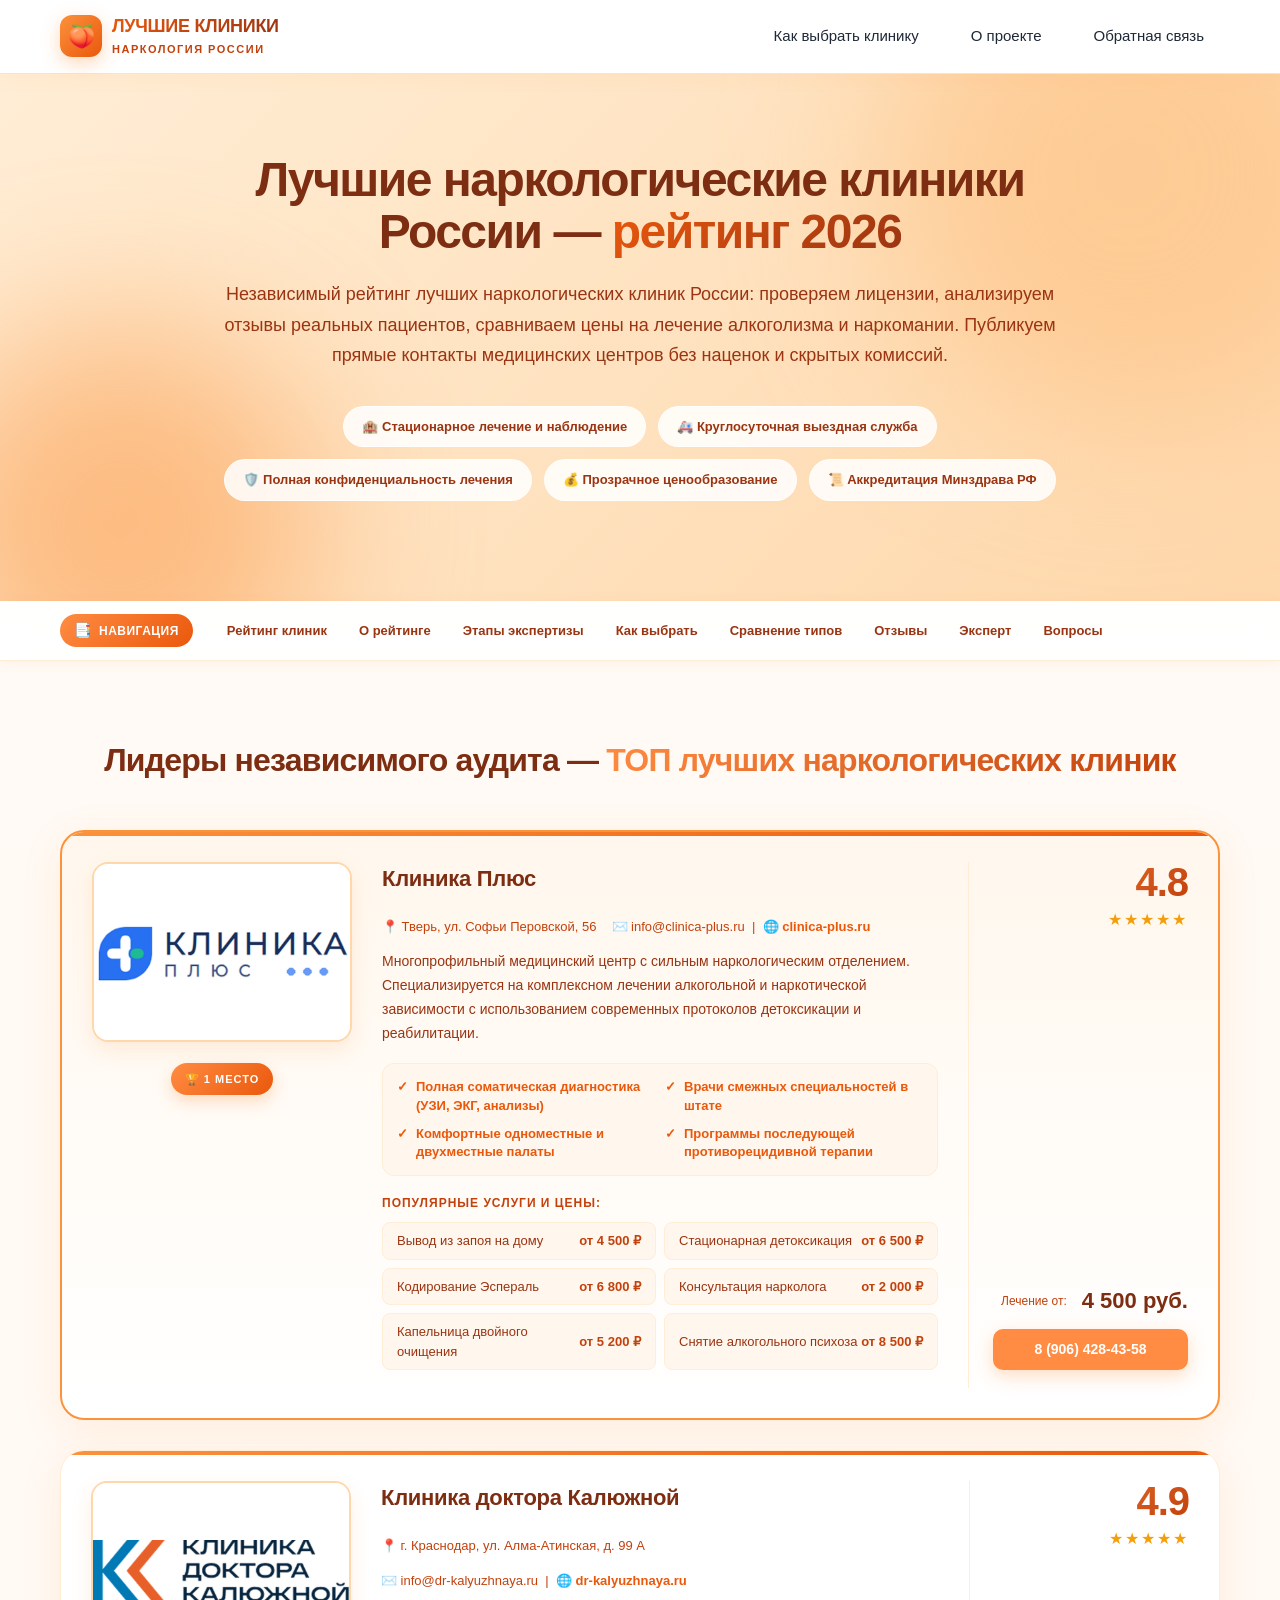
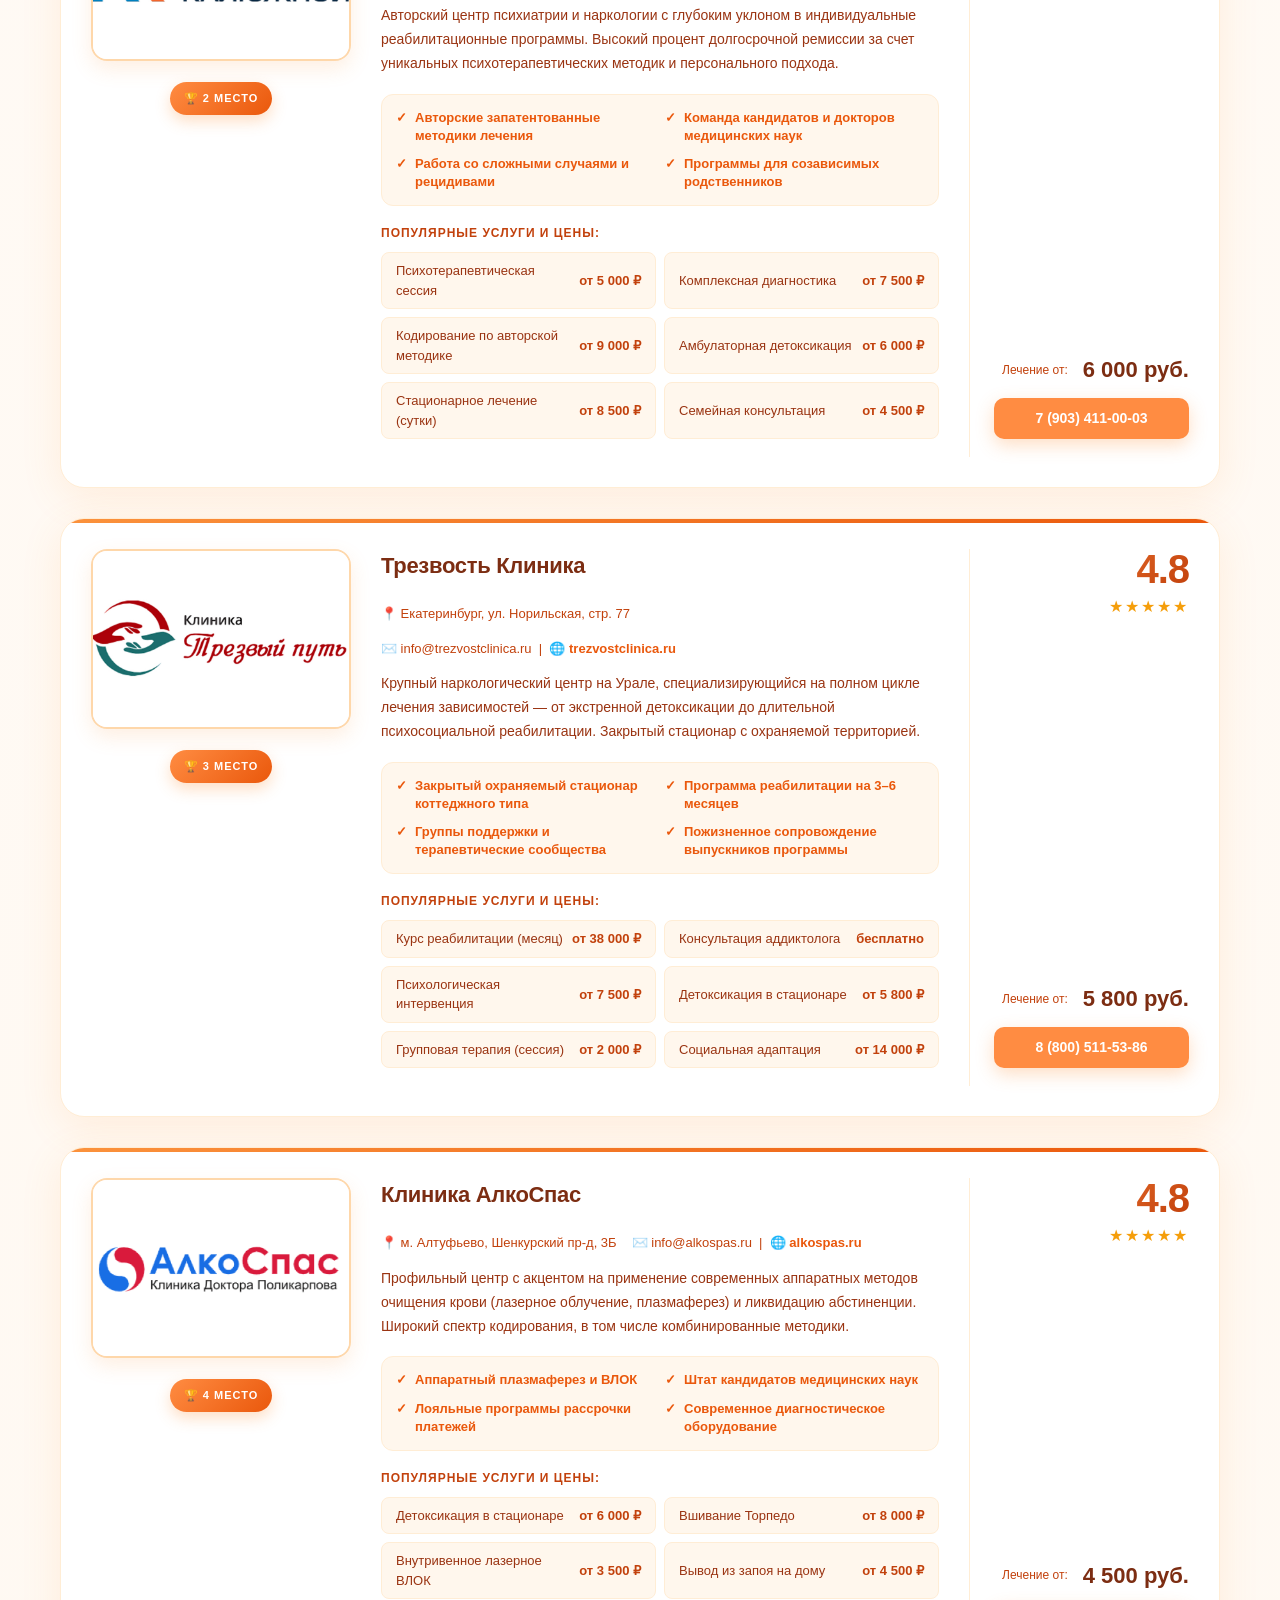
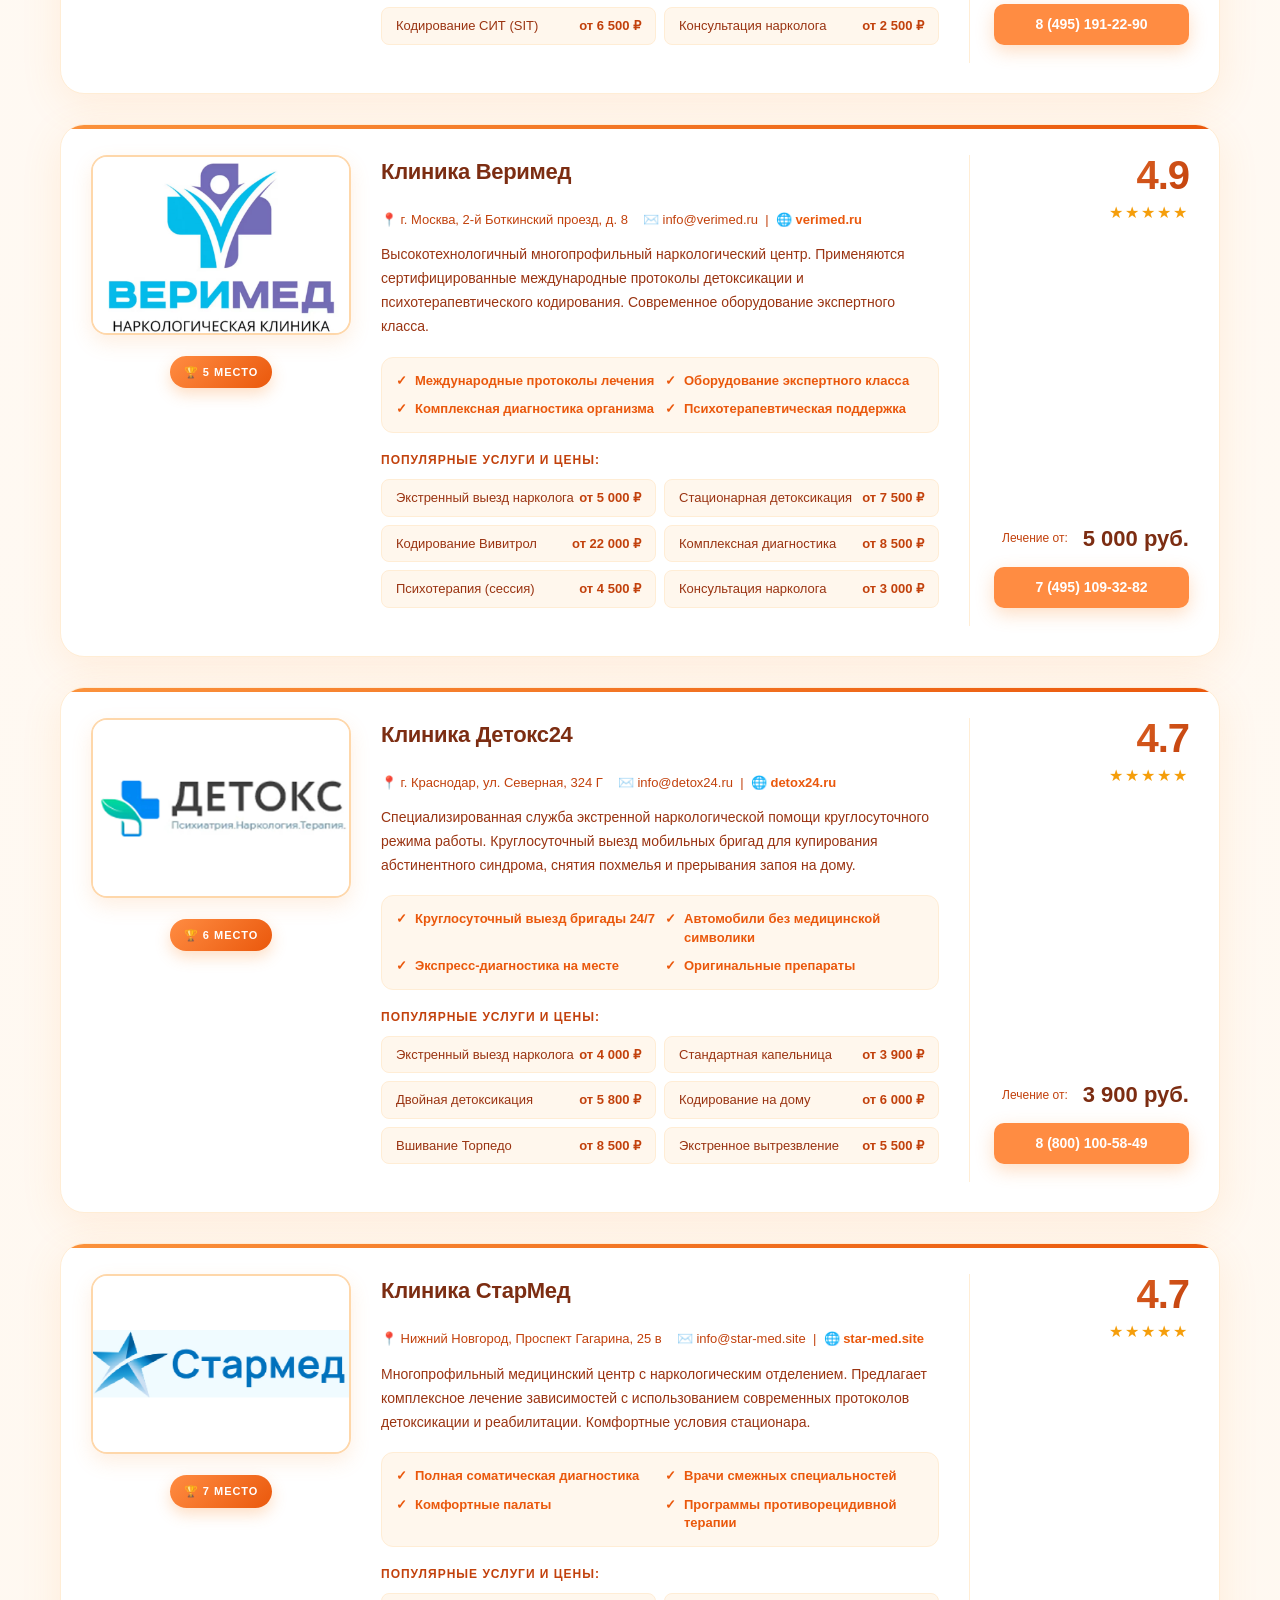
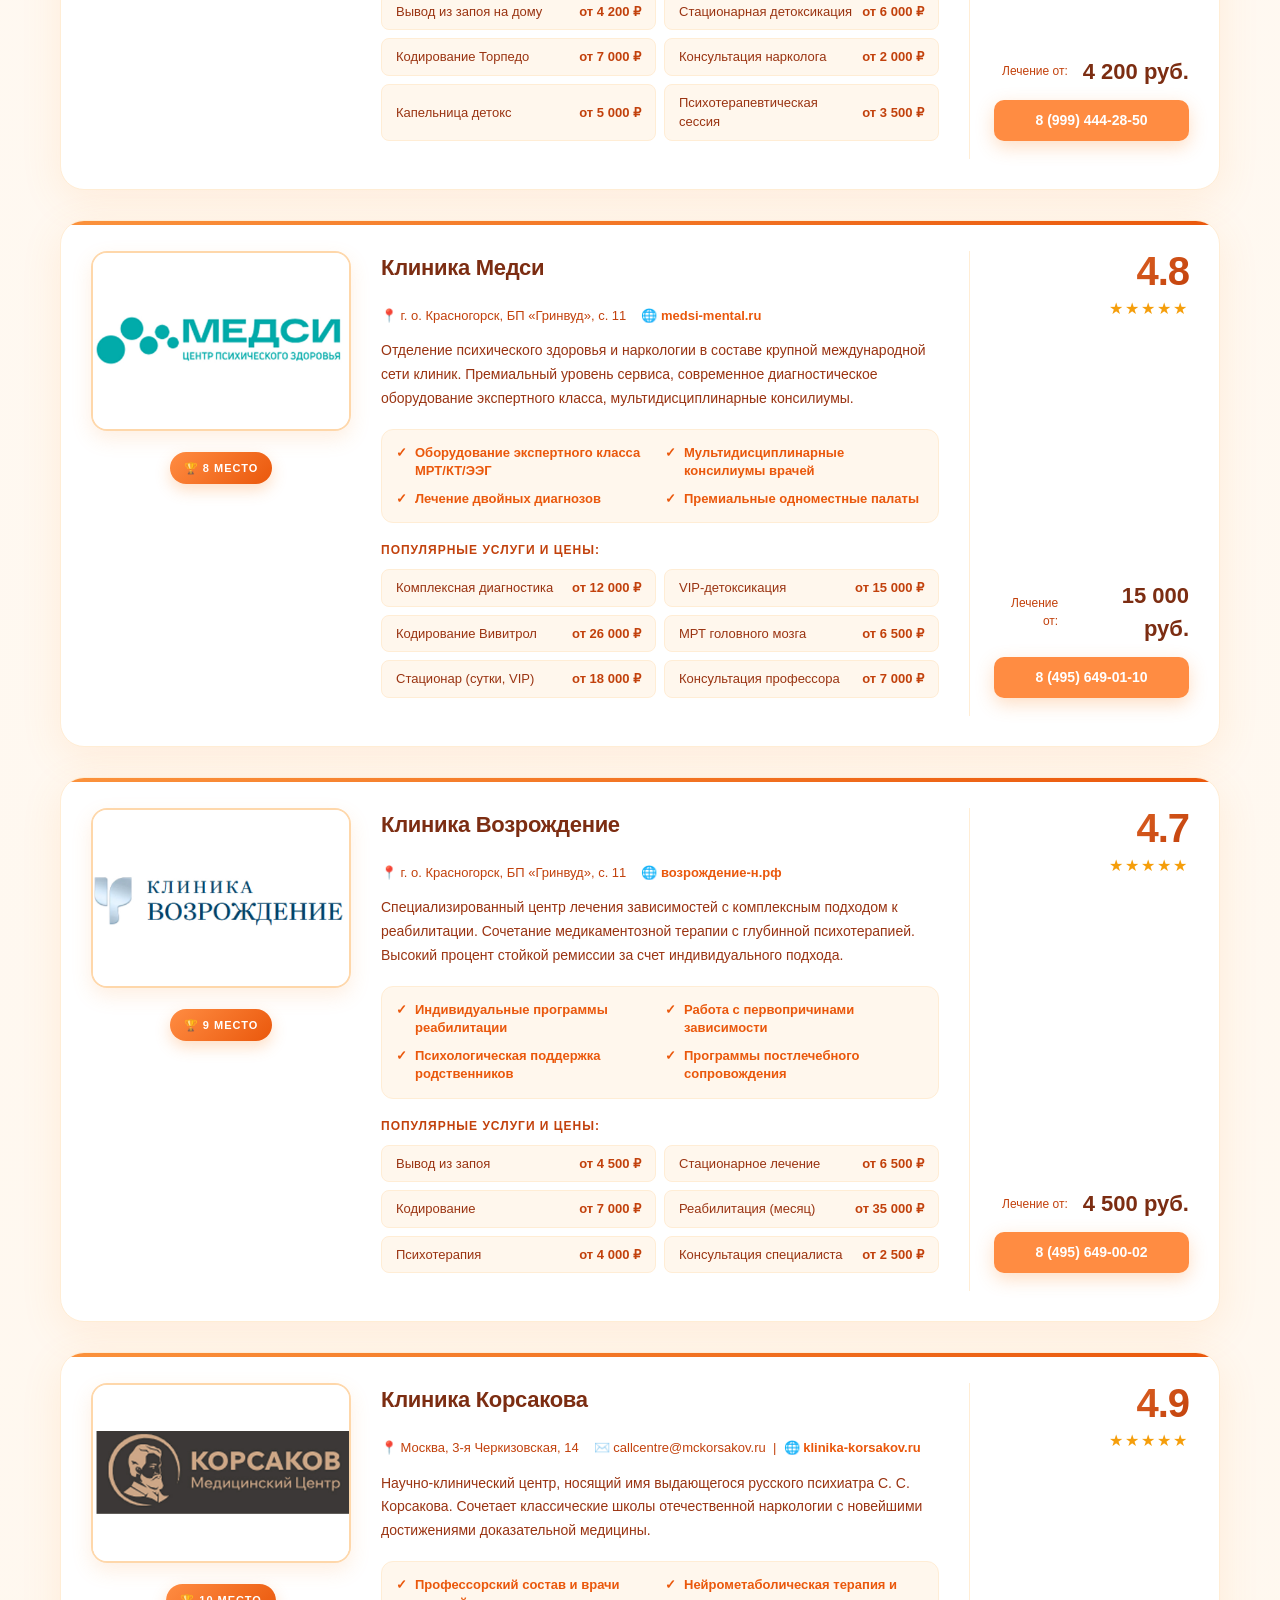
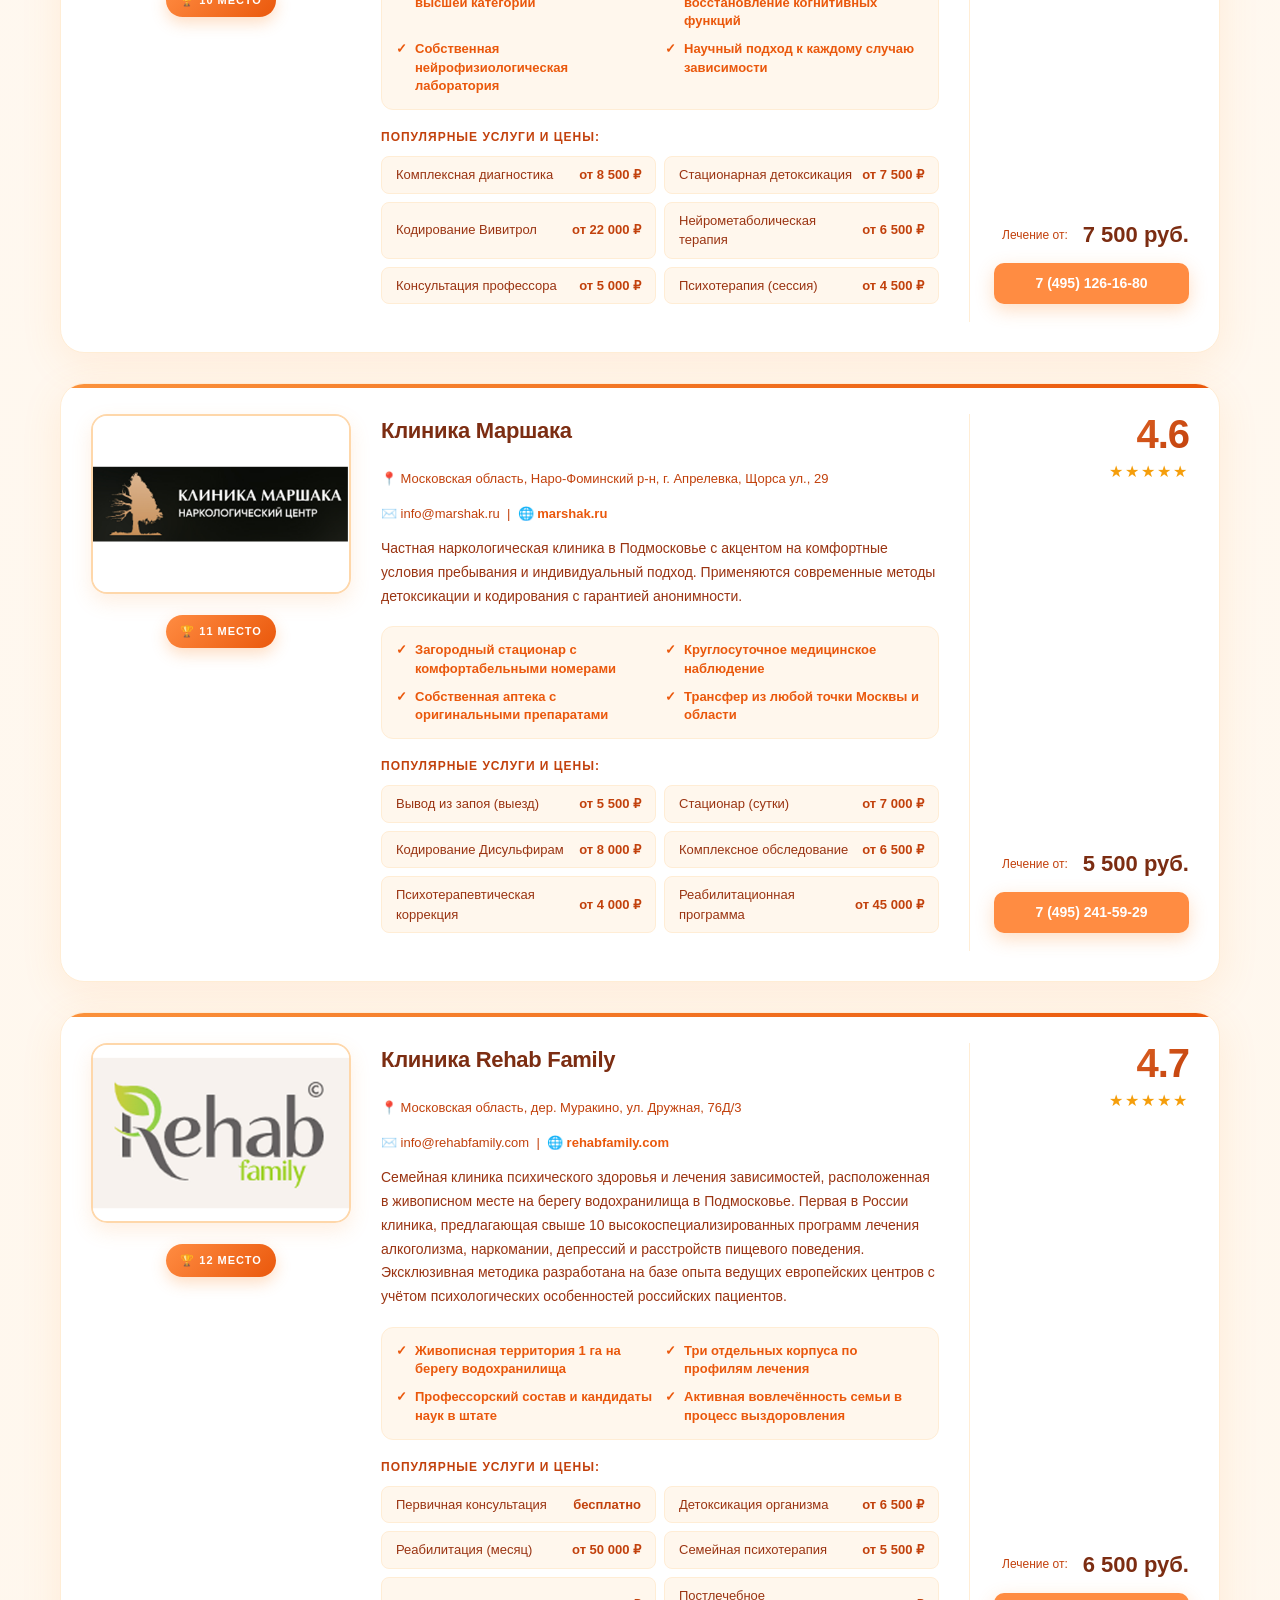
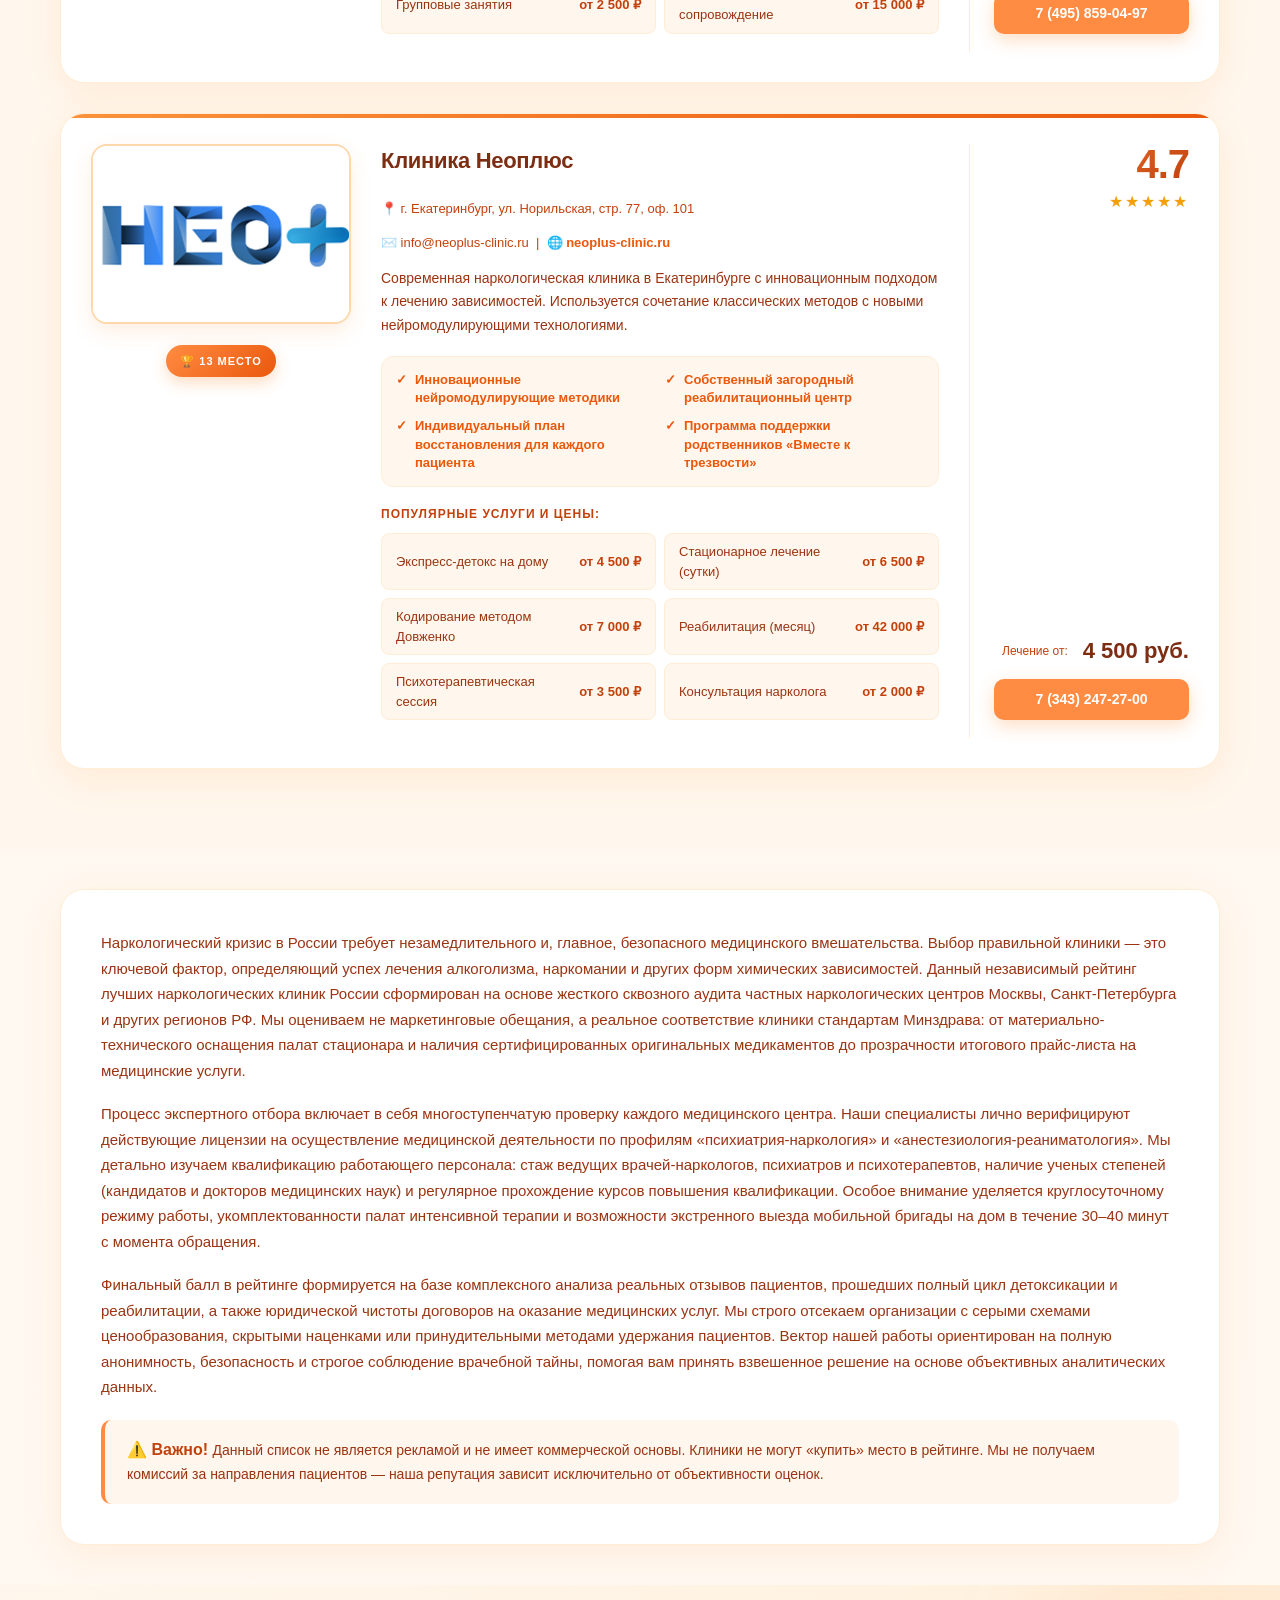
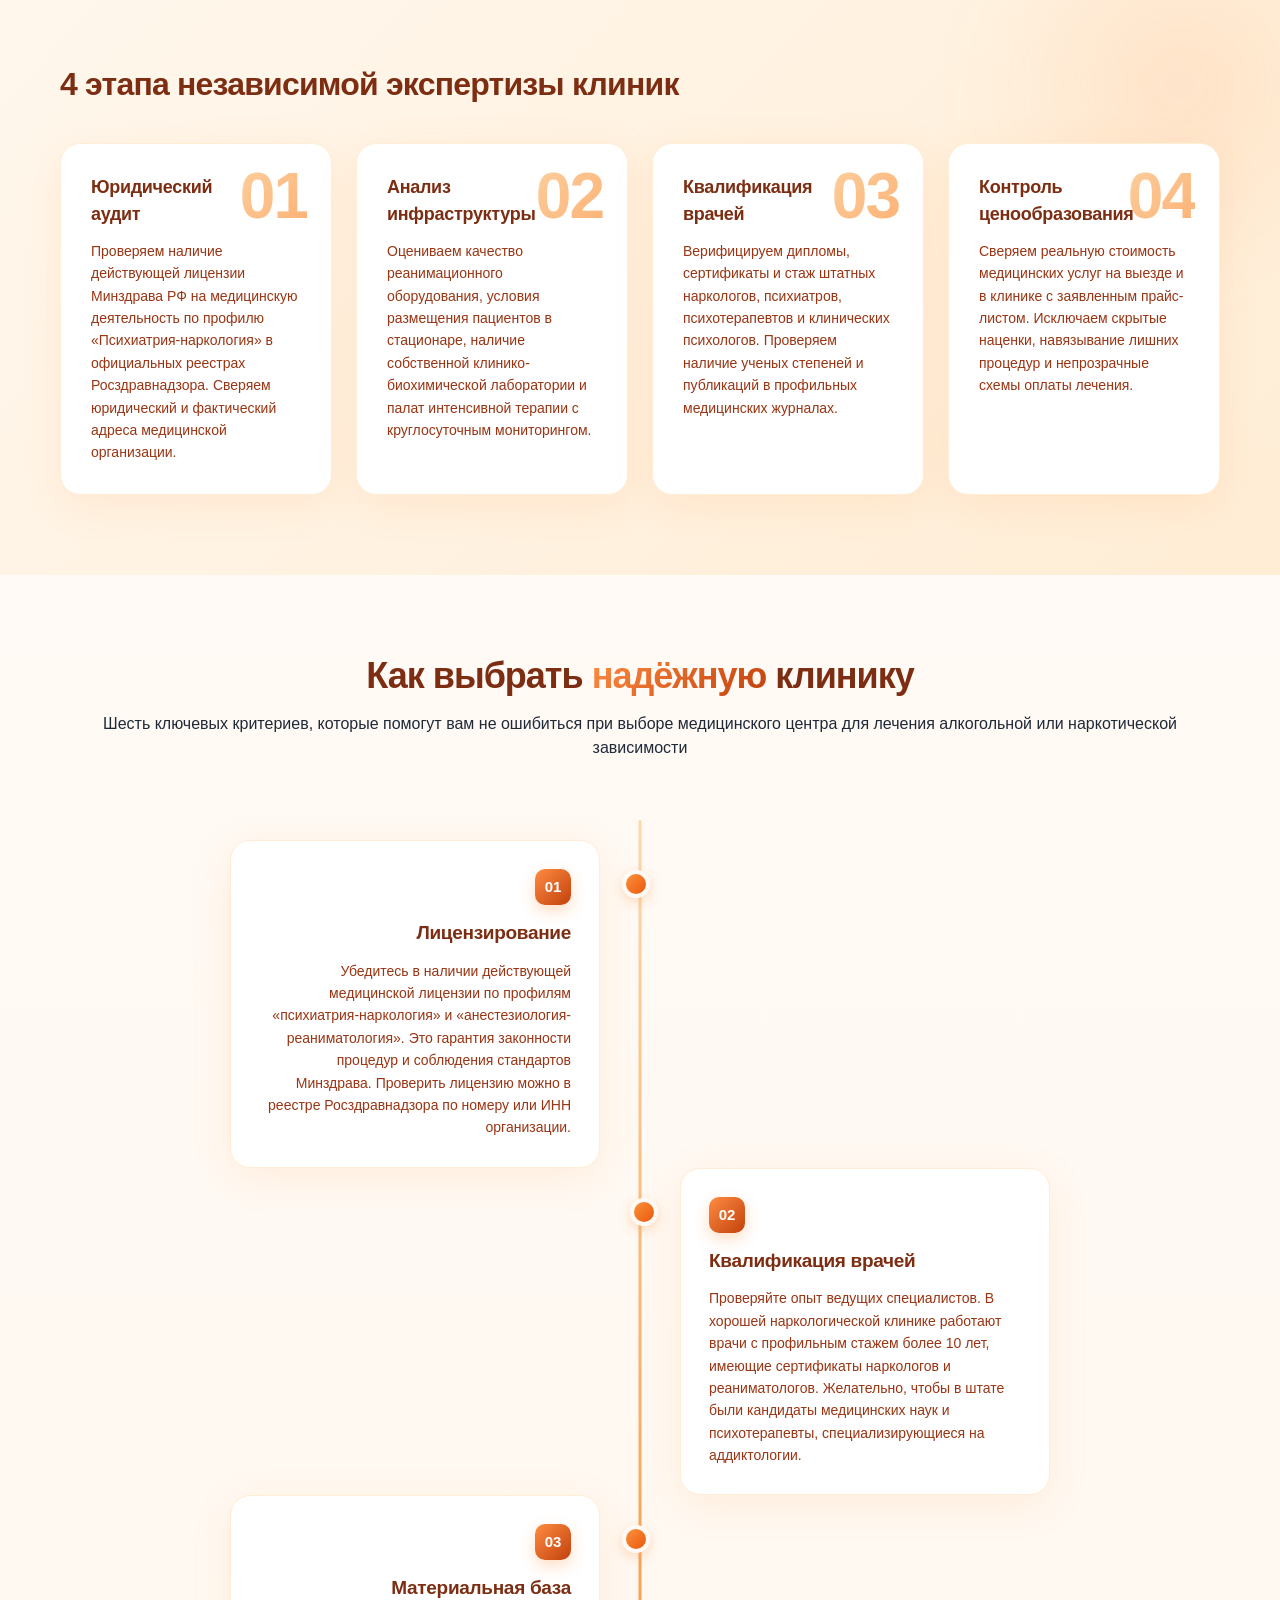
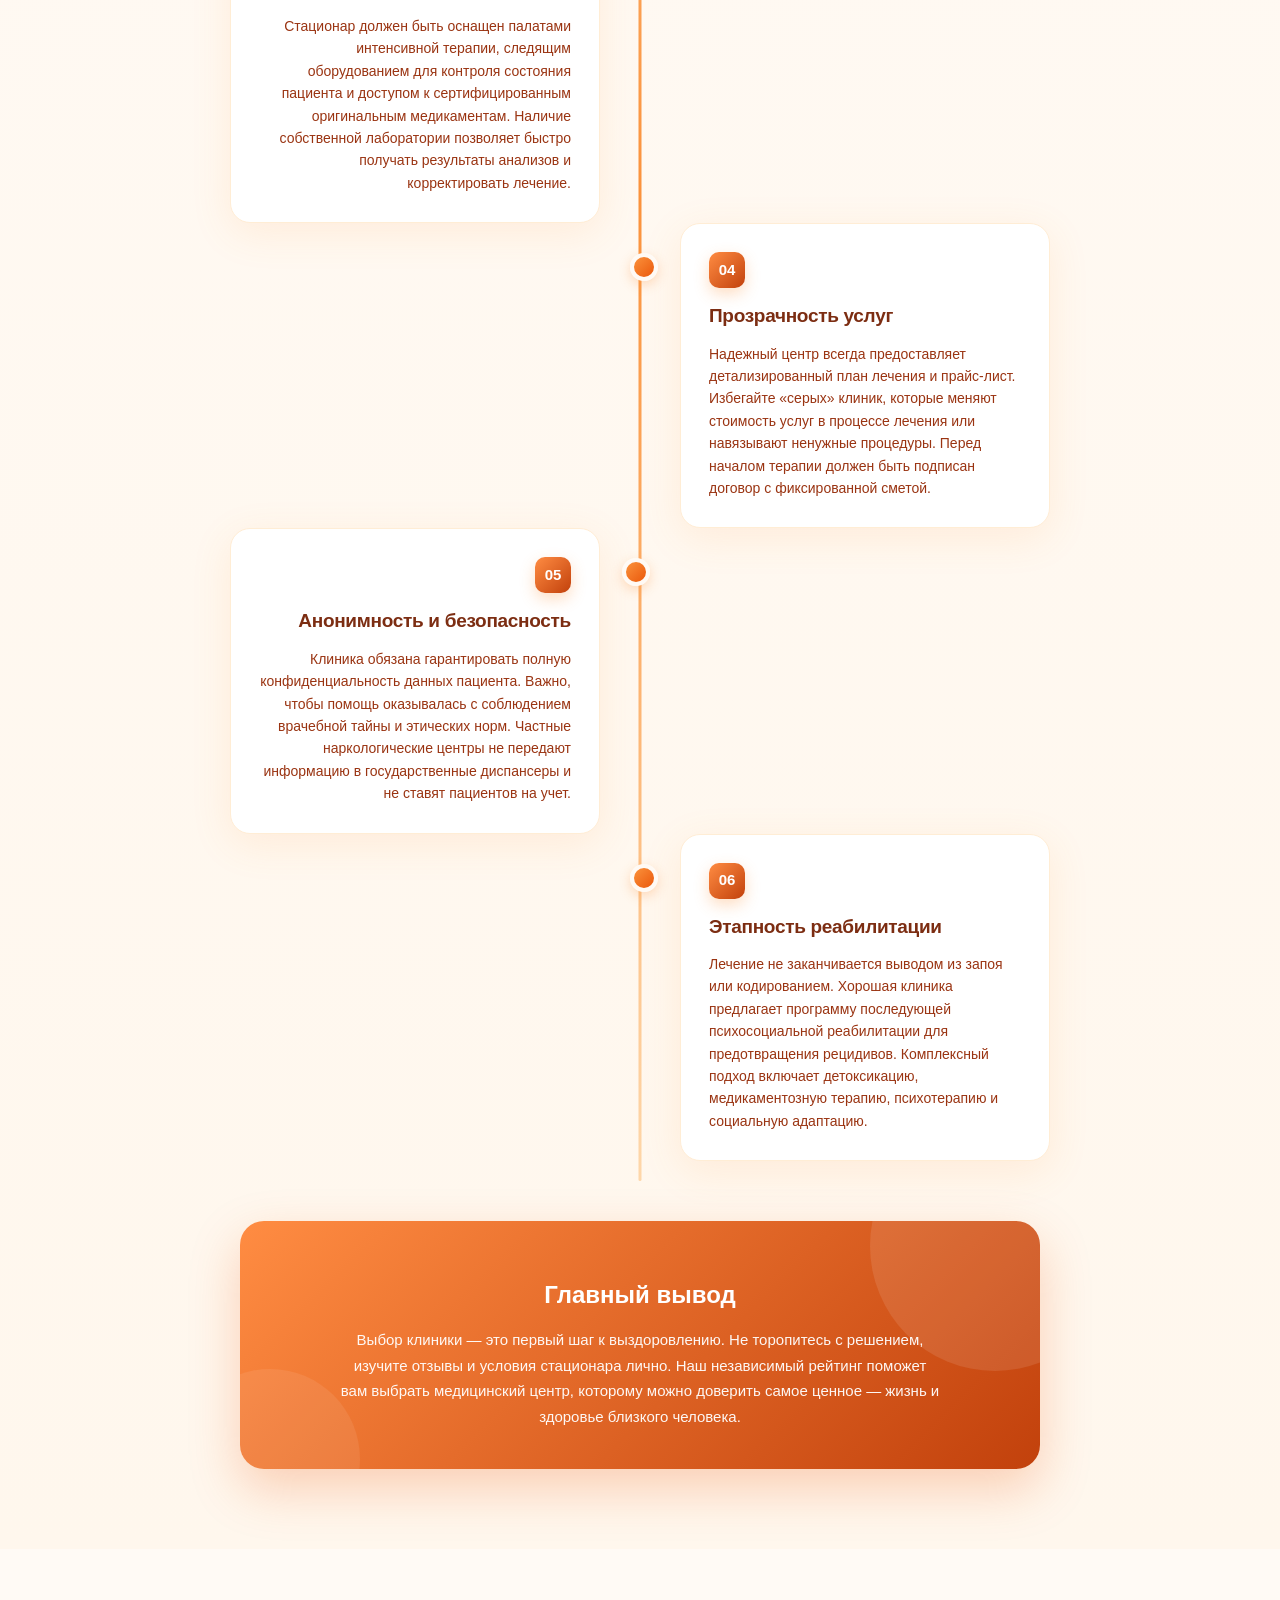
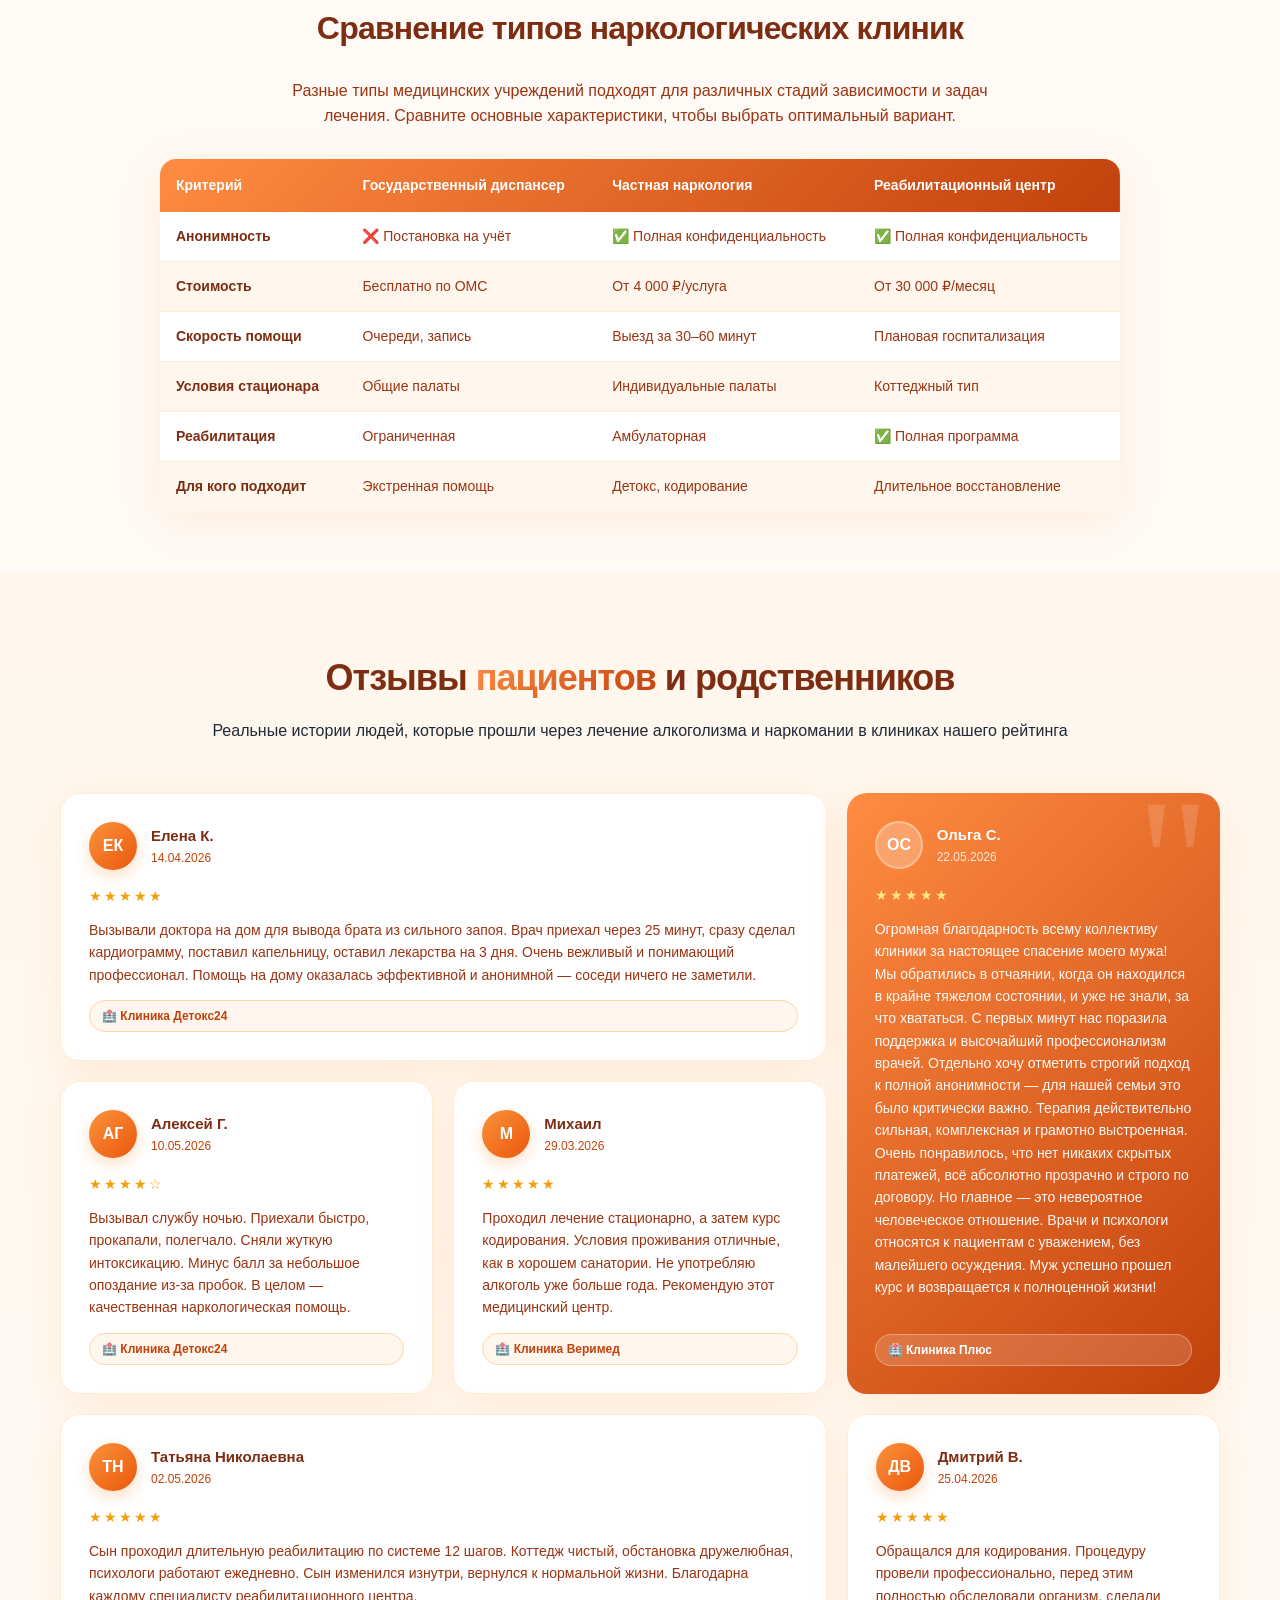
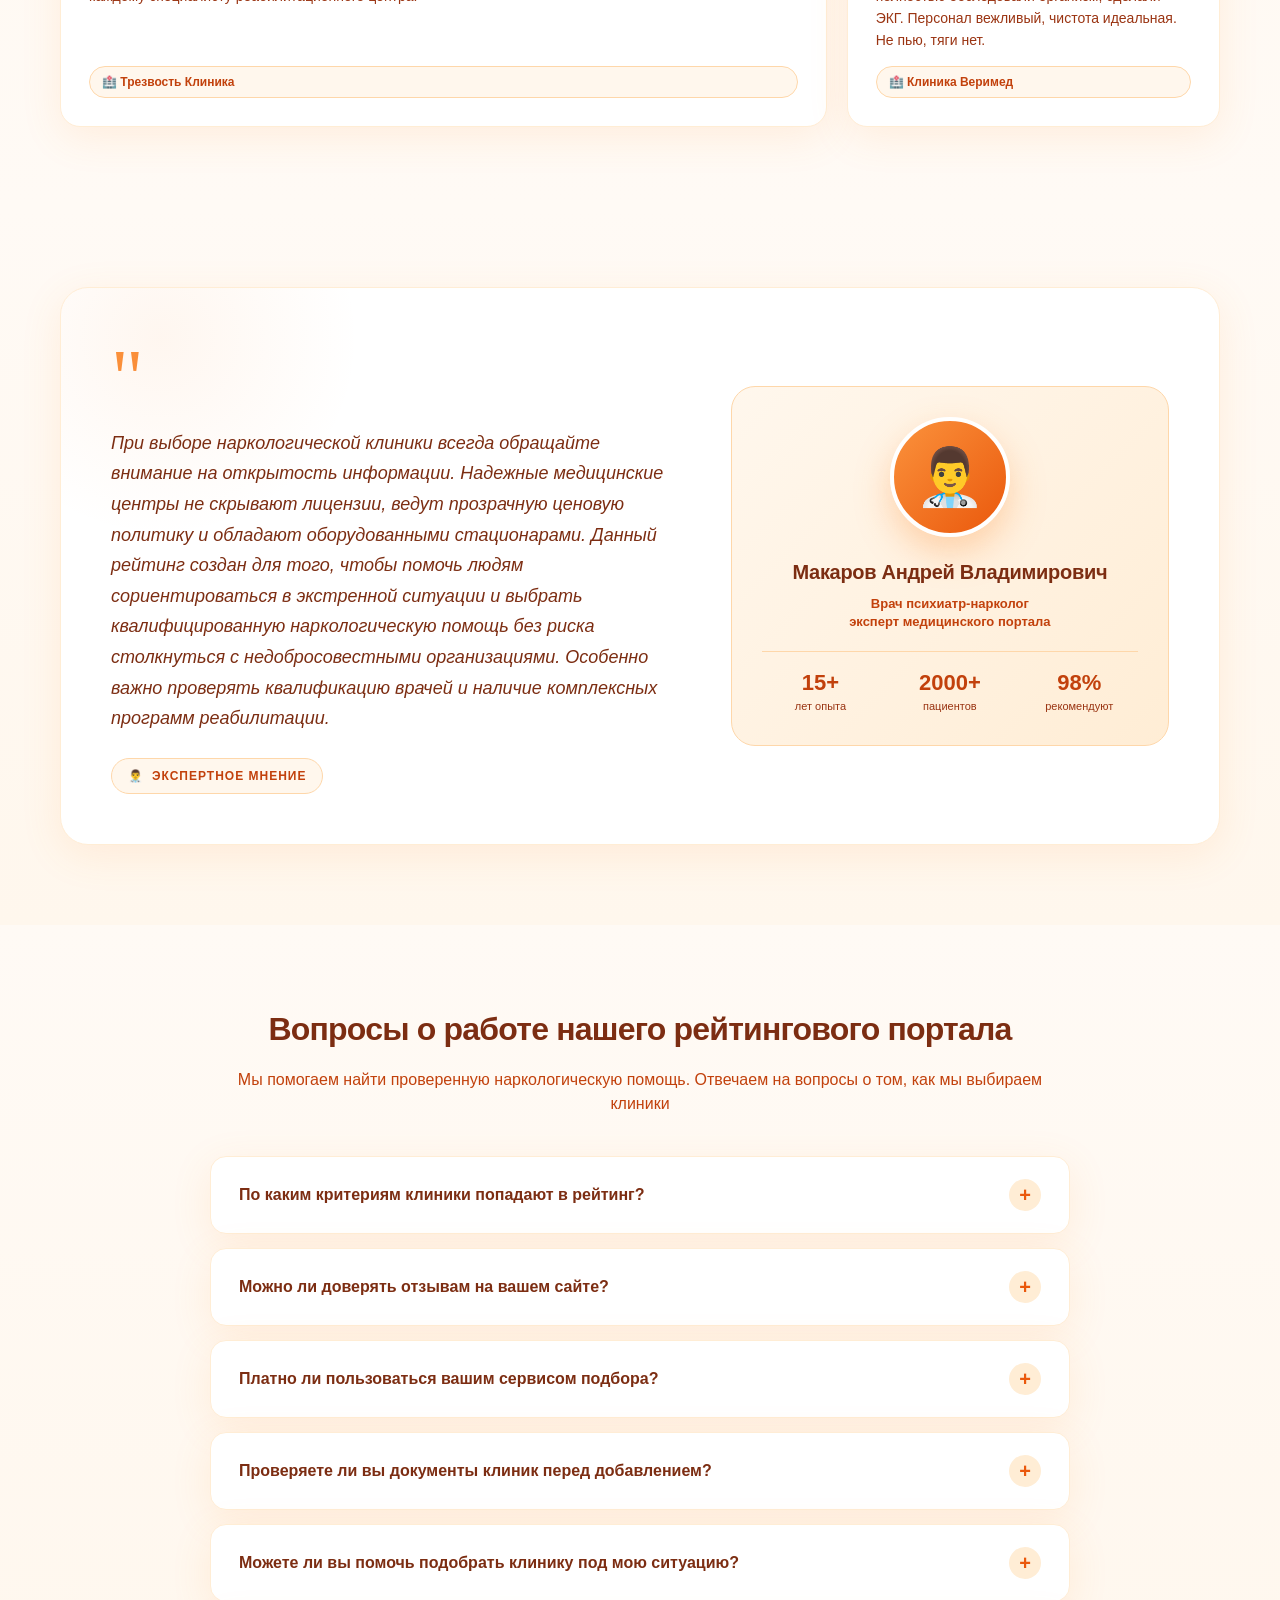
==== commit c1997070: "first commit" ====
--- a/index.html
+++ b/index.html
@@ -4,480 +4,457 @@
 <head>
   <meta charset="UTF-8">
   <meta name="viewport" content="width=device-width, initial-scale=1, maximum-scale=1, user-scalable=0" />
-  <link rel="canonical" href="https://top10-narkoclinic.ru/">
+  <link rel="canonical" href="https://luchshie-narkokliniki-rossii.ru/">
   <meta name="description"
-    content="Ежегодно обновляемый независимый рейтинг наркологических центров и клиник в Москве. Честные оценки экспертов, реальные отзывы пациентов и актуальные цены на лечение зависимостей на портале Лучшие клиники.">
-  <title>Рейтинг наркологических клиник России 2026: ТОП лучших центров на top10-narkoclinic.ru</title>
+    content="Клиник наркологических рейтинг 2026: ТОП-13 лучших наркологических центров России. Реальные отзывы пациентов, цены на лечение алкоголизма и наркомании, адреса и телефоны. Помощь в выборе клиники.">
+  <title>Наркологических клиник России рейтинг 2026: ТОП-13 лучших центров | luchshie-narkokliniki-rossii.ru</title>
   <meta name="keywords"
-    content="рейтинг наркологических клиник, лучшие наркологические центры, наркология россия отзывы цены">
+    content="наркологических клиник, лучшие наркологические центры, наркология россия отзывы цены, лечение алкоголизма, лечение наркомании, реабилитация, детоксикация, кодирование, частная наркологическая клиника, наркологический центр москва, помощь на дому, медицинский центр">
+
   <link rel="apple-touch-icon" sizes="180x180" href="/assets/img/favicon/apple-touch-icon.png">
   <link rel="icon" type="image/png" sizes="32x32" href="/assets/img/favicon/favicon-32x32.png">
   <link rel="icon" type="image/png" sizes="16x16" href="/assets/img/favicon/favicon-16x16.png">
+
   <link rel="stylesheet" href="./style.css">
 
-  <meta name="robots" content="noindex, nofollow" />
+  <meta name="robots" content="index, follow" />
 
   <!-- JSON-LD: ItemList -->
   <script type="application/ld+json">
 {
-  "@context": "https://schema.org",
-  "@type": "ItemList",
-  "name": "ТОП лучших наркологических клиник России 2026",
-  "numberOfItems": 14,
-  "itemListElement": [
-    {
-      "@type": "ListItem",
-      "position": 1,
-      "item": {
-        "@type": "MedicalOrganization",
-        "name": "Наркологическая клиника «Премиум»",
-        "url": "https://premium-clinic.com/",
-        "telephone": "+78005551467",
-        "image": "https://top10-narkoclinic.ru/logo/premium-clinic.jpg",
-        "openingHours": "Mo-Su 00:00-24:00",
-        "medicalSpecialty": "Psychiatry",
-        "description": "Ведущий медицинский госпиталь премиум-класса. Комплексные программы VIP-детоксикации, уникальные методики психотерапевтической реабилитации и полная конфиденциальность.",
-        "address": {
-          "@type": "PostalAddress",
-          "streetAddress": "ул. Серебренниковская, д. 14, каб. 101",
-          "addressLocality": "Новосибирск",
-          "addressCountry": "RU"
+    "@context": "https://schema.org",
+    "@type": "ItemList",
+    "name": "ТОП-13 лучших наркологических клиник России 2026",
+    "numberOfItems": 13,
+    "itemListElement": [
+        {
+            "@type": "ListItem",
+            "position": 1,
+            "item": {
+                "@type": "MedicalOrganization",
+                "name": "Клиника Плюс",
+                "url": "https://clinica-plus.ru/",
+                "telephone": "+79064284358",
+                "image": "https://luchshie-narkokliniki-rossii.ru/logo/clinica-plus.jpg",
+                "openingHours": "Mo-Su 00:00-24:00",
+                "medicalSpecialty": "Psychiatry",
+                "description": "Многопрофильный медицинский центр с сильным наркологическим отделением в Твери.",
+                "address": {
+                    "@type": "PostalAddress",
+                    "streetAddress": "ул. Софьи Перовской, 56",
+                    "addressLocality": "Тверь",
+                    "addressCountry": "RU"
+                },
+                "aggregateRating": {
+                    "@type": "AggregateRating",
+                    "ratingValue": "4.8",
+                    "bestRating": "5",
+                    "worstRating": "1",
+                    "reviewCount": "189"
+                }
+            }
         },
-        "aggregateRating": {
-          "@type": "AggregateRating",
-          "ratingValue": "5.0",
-          "bestRating": "5",
-          "worstRating": "1",
-          "reviewCount": "312"
+        {
+            "@type": "ListItem",
+            "position": 2,
+            "item": {
+                "@type": "MedicalOrganization",
+                "name": "Клиника доктора Калюжной",
+                "url": "https://dr-kalyuzhnaya.ru/",
+                "telephone": "+79034110003",
+                "image": "https://luchshie-narkokliniki-rossii.ru/logo/dr-kalyuzhnaya.jpg",
+                "openingHours": "Mo-Su 00:00-24:00",
+                "medicalSpecialty": "Psychiatry",
+                "description": "Авторский центр психиатрии и наркологии с индивидуальными реабилитационными программами.",
+                "address": {
+                    "@type": "PostalAddress",
+                    "streetAddress": "ул. Алма-Атинская, д. 99 А",
+                    "addressLocality": "Краснодар",
+                    "addressCountry": "RU"
+                },
+                "aggregateRating": {
+                    "@type": "AggregateRating",
+                    "ratingValue": "4.9",
+                    "bestRating": "5",
+                    "worstRating": "1",
+                    "reviewCount": "198"
+                }
+            }
+        },
+        {
+            "@type": "ListItem",
+            "position": 3,
+            "item": {
+                "@type": "MedicalOrganization",
+                "name": "Трезвость Клиника",
+                "url": "https://trezvostclinica.ru/",
+                "telephone": "+78005115386",
+                "image": "https://luchshie-narkokliniki-rossii.ru/logo/trezvostclinica.jpg",
+                "openingHours": "Mo-Su 00:00-24:00",
+                "medicalSpecialty": "Psychiatry",
+                "description": "Крупный наркологический центр на Урале с полным циклом лечения зависимостей.",
+                "address": {
+                    "@type": "PostalAddress",
+                    "streetAddress": "ул. Норильская, стр. 77",
+                    "addressLocality": "Екатеринбург",
+                    "addressCountry": "RU"
+                },
+                "aggregateRating": {
+                    "@type": "AggregateRating",
+                    "ratingValue": "4.8",
+                    "bestRating": "5",
+                    "worstRating": "1",
+                    "reviewCount": "178"
+                }
+            }
+        },
+        {
+            "@type": "ListItem",
+            "position": 4,
+            "item": {
+                "@type": "MedicalOrganization",
+                "name": "Клиника АлкоСпас",
+                "url": "https://alkospas.ru/",
+                "telephone": "+74951912290",
+                "image": "https://luchshie-narkokliniki-rossii.ru/logo/alkospas.jpg",
+                "openingHours": "Mo-Su 00:00-24:00",
+                "medicalSpecialty": "Psychiatry",
+                "description": "Профильный центр с акцентом на современные аппаратные методы очищения крови.",
+                "address": {
+                    "@type": "PostalAddress",
+                    "streetAddress": "Шенкурский пр-д, 3Б",
+                    "addressLocality": "Москва",
+                    "addressCountry": "RU"
+                },
+                "aggregateRating": {
+                    "@type": "AggregateRating",
+                    "ratingValue": "4.8",
+                    "bestRating": "5",
+                    "worstRating": "1",
+                    "reviewCount": "267"
+                }
+            }
+        },
+        {
+            "@type": "ListItem",
+            "position": 5,
+            "item": {
+                "@type": "MedicalOrganization",
+                "name": "Клиника Веримед",
+                "url": "https://verimed.ru/",
+                "telephone": "+74951093282",
+                "image": "https://luchshie-narkokliniki-rossii.ru/logo/verimed.jpg",
+                "openingHours": "Mo-Su 00:00-24:00",
+                "medicalSpecialty": "Psychiatry",
+                "description": "Высокотехнологичный многопрофильный наркологический центр с международными протоколами.",
+                "address": {
+                    "@type": "PostalAddress",
+                    "streetAddress": "2-й Боткинский проезд, д. 8",
+                    "addressLocality": "Москва",
+                    "addressCountry": "RU"
+                },
+                "aggregateRating": {
+                    "@type": "AggregateRating",
+                    "ratingValue": "4.9",
+                    "bestRating": "5",
+                    "worstRating": "1",
+                    "reviewCount": "285"
+                }
+            }
+        },
+        {
+            "@type": "ListItem",
+            "position": 6,
+            "item": {
+                "@type": "MedicalOrganization",
+                "name": "Клиника Детокс24",
+                "url": "https://detox24.ru/",
+                "telephone": "+78001005849",
+                "image": "https://luchshie-narkokliniki-rossii.ru/logo/detox24.jpg",
+                "openingHours": "Mo-Su 00:00-24:00",
+                "medicalSpecialty": "Psychiatry",
+                "description": "Служба экстренной наркологической помощи круглосуточного режима работы.",
+                "address": {
+                    "@type": "PostalAddress",
+                    "streetAddress": "ул. Северная, 324 Г",
+                    "addressLocality": "Краснодар",
+                    "addressCountry": "RU"
+                },
+                "aggregateRating": {
+                    "@type": "AggregateRating",
+                    "ratingValue": "4.7",
+                    "bestRating": "5",
+                    "worstRating": "1",
+                    "reviewCount": "234"
+                }
+            }
+        },
+        {
+            "@type": "ListItem",
+            "position": 7,
+            "item": {
+                "@type": "MedicalOrganization",
+                "name": "Клиника СтарМед",
+                "url": "https://star-med.site/",
+                "telephone": "+79994442850",
+                "image": "https://luchshie-narkokliniki-rossii.ru/logo/star-med.jpg",
+                "openingHours": "Mo-Su 00:00-24:00",
+                "medicalSpecialty": "Psychiatry",
+                "description": "Многопрофильный медицинский центр с наркологическим отделением.",
+                "address": {
+                    "@type": "PostalAddress",
+                    "streetAddress": "Проспект Гагарина, 25 в",
+                    "addressLocality": "Нижний Новгород",
+                    "addressCountry": "RU"
+                },
+                "aggregateRating": {
+                    "@type": "AggregateRating",
+                    "ratingValue": "4.7",
+                    "bestRating": "5",
+                    "worstRating": "1",
+                    "reviewCount": "156"
+                }
+            }
+        },
+        {
+            "@type": "ListItem",
+            "position": 8,
+            "item": {
+                "@type": "MedicalOrganization",
+                "name": "Клиника Медси",
+                "url": "https://medsi-mental.ru/",
+                "telephone": "+74956490110",
+                "image": "https://luchshie-narkokliniki-rossii.ru/logo/medsi-mental.jpg",
+                "openingHours": "Mo-Su 00:00-24:00",
+                "medicalSpecialty": "Psychiatry",
+                "description": "Отделение психического здоровья и наркологии в составе крупной международной сети.",
+                "address": {
+                    "@type": "PostalAddress",
+                    "streetAddress": "БП «Гринвуд», с. 11",
+                    "addressLocality": "Красногорск",
+                    "addressCountry": "RU"
+                },
+                "aggregateRating": {
+                    "@type": "AggregateRating",
+                    "ratingValue": "4.8",
+                    "bestRating": "5",
+                    "worstRating": "1",
+                    "reviewCount": "156"
+                }
+            }
+        },
+        {
+            "@type": "ListItem",
+            "position": 9,
+            "item": {
+                "@type": "MedicalOrganization",
+                "name": "Клиника Возрождение",
+                "url": "https://xn----ctbgeadgl8bdcbz.xn--p1ai/",
+                "telephone": "+74956490002",
+                "image": "https://luchshie-narkokliniki-rossii.ru/logo/vozrozhdenie.jpg",
+                "openingHours": "Mo-Su 00:00-24:00",
+                "medicalSpecialty": "Psychiatry",
+                "description": "Специализированный центр лечения зависимостей с комплексным подходом к реабилитации.",
+                "address": {
+                    "@type": "PostalAddress",
+                    "streetAddress": "БП «Гринвуд», с. 11",
+                    "addressLocality": "Красногорск",
+                    "addressCountry": "RU"
+                },
+                "aggregateRating": {
+                    "@type": "AggregateRating",
+                    "ratingValue": "4.7",
+                    "bestRating": "5",
+                    "worstRating": "1",
+                    "reviewCount": "178"
+                }
+            }
+        },
+        {
+            "@type": "ListItem",
+            "position": 10,
+            "item": {
+                "@type": "MedicalOrganization",
+                "name": "Клиника Корсакова",
+                "url": "https://klinika-korsakov.ru/",
+                "telephone": "+74951261680",
+                "image": "https://luchshie-narkokliniki-rossii.ru/logo/klinika-korsakov.jpg",
+                "openingHours": "Mo-Su 00:00-24:00",
+                "medicalSpecialty": "Psychiatry",
+                "description": "Научно-клинический центр с классическими школами отечественной наркологии.",
+                "address": {
+                    "@type": "PostalAddress",
+                    "streetAddress": "3-я Черкизовская, 14",
+                    "addressLocality": "Москва",
+                    "addressCountry": "RU"
+                },
+                "aggregateRating": {
+                    "@type": "AggregateRating",
+                    "ratingValue": "4.9",
+                    "bestRating": "5",
+                    "worstRating": "1",
+                    "reviewCount": "212"
+                }
+            }
+        },
+        {
+            "@type": "ListItem",
+            "position": 11,
+            "item": {
+                "@type": "MedicalOrganization",
+                "name": "Клиника Маршака",
+                "url": "https://www.marshak.ru/",
+                "telephone": "+74952415929",
+                "image": "https://luchshie-narkokliniki-rossii.ru/logo/marshak.jpg",
+                "openingHours": "Mo-Su 00:00-24:00",
+                "medicalSpecialty": "Psychiatry",
+                "description": "Частная наркологическая клиника в Подмосковье с комфортными условиями.",
+                "address": {
+                    "@type": "PostalAddress",
+                    "streetAddress": "Наро-Фоминский р-н, г. Апрелевка, Щорса ул., 29",
+                    "addressLocality": "Московская область",
+                    "addressCountry": "RU"
+                },
+                "aggregateRating": {
+                    "@type": "AggregateRating",
+                    "ratingValue": "4.6",
+                    "bestRating": "5",
+                    "worstRating": "1",
+                    "reviewCount": "143"
+                }
+            }
+        },
+        {
+            "@type": "ListItem",
+            "position": 12,
+            "item": {
+                "@type": "MedicalOrganization",
+                "name": "Клиника Rehab Family",
+                "url": "https://rehabfamily.com/",
+                "telephone": "+74958590497",
+                "image": "https://luchshie-narkokliniki-rossii.ru/logo/rehabfamily.jpg",
+                "openingHours": "Mo-Su 00:00-24:00",
+                "medicalSpecialty": "Psychiatry",
+                "description": "Реабилитационный центр семейного типа с акцентом на восстановление семейных отношений.",
+                "address": {
+                    "@type": "PostalAddress",
+                    "streetAddress": "дер. Муракино, ул. Дружная, 76Д/3",
+                    "addressLocality": "Московская область",
+                    "addressCountry": "RU"
+                },
+                "aggregateRating": {
+                    "@type": "AggregateRating",
+                    "ratingValue": "4.7",
+                    "bestRating": "5",
+                    "worstRating": "1",
+                    "reviewCount": "134"
+                }
+            }
+        },
+        {
+            "@type": "ListItem",
+            "position": 13,
+            "item": {
+                "@type": "MedicalOrganization",
+                "name": "Клиника Неоплюс",
+                "url": "https://neoplus-clinic.ru/",
+                "telephone": "+73432472700",
+                "image": "https://luchshie-narkokliniki-rossii.ru/logo/neoplus-clinic.jpg",
+                "openingHours": "Mo-Su 00:00-24:00",
+                "medicalSpecialty": "Psychiatry",
+                "description": "Современная наркологическая клиника в Екатеринбурге с инновационным подходом.",
+                "address": {
+                    "@type": "PostalAddress",
+                    "streetAddress": "ул. Норильская, стр. 77, оф. 101",
+                    "addressLocality": "Екатеринбург",
+                    "addressCountry": "RU"
+                },
+                "aggregateRating": {
+                    "@type": "AggregateRating",
+                    "ratingValue": "4.7",
+                    "bestRating": "5",
+                    "worstRating": "1",
+                    "reviewCount": "198"
+                }
+            }
         }
-      }
-    },
-    {
-      "@type": "ListItem",
-      "position": 2,
-      "item": {
-        "@type": "MedicalOrganization",
-        "name": "Наркологический центр «Веримед»",
-        "url": "https://verimed.ru/",
-        "telephone": "+74951093282",
-        "image": "https://top10-narkoclinic.ru/logo/verimed.jpg",
-        "openingHours": "Mo-Su 00:00-24:00",
-        "medicalSpecialty": "Psychiatry",
-        "description": "Высокотехнологичный многопрофильный наркологический центр. Применяются сертифицированные международные протоколы детоксикации и психотерапевтического кодирования.",
-        "address": {
-          "@type": "PostalAddress",
-          "streetAddress": "2-й Боткинский проезд, д. 8",
-          "addressLocality": "Москва",
-          "addressCountry": "RU"
-        },
-        "aggregateRating": {
-          "@type": "AggregateRating",
-          "ratingValue": "4.9",
-          "bestRating": "5",
-          "worstRating": "1",
-          "reviewCount": "285"
-        }
-      }
-    },
-    {
-      "@type": "ListItem",
-      "position": 3,
-      "item": {
-        "@type": "MedicalOrganization",
-        "name": "Клиника доктора Калюжной",
-        "url": "https://dr-kalyuzhnaya.ru/",
-        "telephone": "+79034110003",
-        "image": "https://top10-narkoclinic.ru/logo/dr-kalyuzhnaya.jpg",
-        "openingHours": "Mo-Su 00:00-24:00",
-        "medicalSpecialty": "Psychiatry",
-        "description": "Авторский центр психиатрии и наркологии с глубоким уклоном в индивидуальные реабилитационные программы. Высокий процент долгосрочной ремиссии за счет уникальных психотерапевтических методик.",
-        "address": {
-          "@type": "PostalAddress",
-          "streetAddress": "ул. Алма-Атинская, д. 99 А",
-          "addressLocality": "Краснодар",
-          "addressCountry": "RU"
-        },
-        "aggregateRating": {
-          "@type": "AggregateRating",
-          "ratingValue": "4.9",
-          "bestRating": "5",
-          "worstRating": "1",
-          "reviewCount": "198"
-        }
-      }
-    },
-    {
-      "@type": "ListItem",
-      "position": 4,
-      "item": {
-        "@type": "MedicalOrganization",
-        "name": "Медицинский центр «АлкоМед»",
-        "url": "https://msk-alcomed.ru/",
-        "telephone": "+79611682668",
-        "image": "https://top10-narkoclinic.ru/logo/msk-alcomed.jpg",
-        "openingHours": "Mo-Su 00:00-24:00",
-        "medicalSpecialty": "Psychiatry",
-        "description": "Одна из старейших сетей специализированных клиник неотложной наркологии в Москве. Оперативный выезд бригад на дом в течение 30 минут во все районы города.",
-        "address": {
-          "@type": "PostalAddress",
-          "streetAddress": "ул. Большая Полянка, 54",
-          "addressLocality": "Москва",
-          "addressCountry": "RU"
-        },
-        "aggregateRating": {
-          "@type": "AggregateRating",
-          "ratingValue": "4.8",
-          "bestRating": "5",
-          "worstRating": "1",
-          "reviewCount": "421"
-        }
-      }
-    },
-    {
-      "@type": "ListItem",
-      "position": 5,
-      "item": {
-        "@type": "MedicalOrganization",
-        "name": "Наркологическая клиника «АлкоСпас»",
-        "url": "https://alkospas.ru/",
-        "telephone": "+74951912290",
-        "image": "https://top10-narkoclinic.ru/logo/alkospas.jpg",
-        "openingHours": "Mo-Su 00:00-24:00",
-        "medicalSpecialty": "Psychiatry",
-        "description": "Профильный центр с акцентом на применение современных аппаратных методов очищения крови (лазерное облучение, плазмаферез) и ликвидацию абстиненции.",
-        "address": {
-          "@type": "PostalAddress",
-          "streetAddress": "Шенкурский пр-д, 3Б",
-          "addressLocality": "Москва",
-          "addressCountry": "RU"
-        },
-        "aggregateRating": {
-          "@type": "AggregateRating",
-          "ratingValue": "4.8",
-          "bestRating": "5",
-          "worstRating": "1",
-          "reviewCount": "267"
-        }
-      }
-    },
-    {
-      "@type": "ListItem",
-      "position": 6,
-      "item": {
-        "@type": "MedicalOrganization",
-        "name": "Реабилитационный центр «Спасение»",
-        "url": "https://spasenie.site/",
-        "telephone": "+73432436429",
-        "image": "https://top10-narkoclinic.ru/logo/spasenie.jpg",
-        "openingHours": "Mo-Su 00:00-24:00",
-        "medicalSpecialty": "Psychiatry",
-        "description": "Крупный загородный и городской центр психосоциальной реабилитации. Программа основана на элементах системы «12 шагов» и терапевтических сообществах.",
-        "address": {
-          "@type": "PostalAddress",
-          "streetAddress": "ул. Маневровая, д. 9",
-          "addressLocality": "Екатеринбург",
-          "addressCountry": "RU"
-        },
-        "aggregateRating": {
-          "@type": "AggregateRating",
-          "ratingValue": "4.7",
-          "bestRating": "5",
-          "worstRating": "1",
-          "reviewCount": "156"
-        }
-      }
-    },
-    {
-      "@type": "ListItem",
-      "position": 7,
-      "item": {
-        "@type": "MedicalOrganization",
-        "name": "Медицинский центр «Свобода»",
-        "url": "https://stop-zavisimost.ru/",
-        "telephone": "+78632049648",
-        "image": "https://top10-narkoclinic.ru/logo/stop-zavisimost.jpg",
-        "openingHours": "Mo-Su 00:00-24:00",
-        "medicalSpecialty": "Psychiatry",
-        "description": "Профильное медицинское учреждение, специализирующееся на экстренной наркологической помощи и когнитивно-поведенческой терапии зависимых состояний.",
-        "address": {
-          "@type": "PostalAddress",
-          "streetAddress": "Тракторная улица, 48Г",
-          "addressLocality": "Ростов-на-Дону",
-          "addressCountry": "RU"
-        },
-        "aggregateRating": {
-          "@type": "AggregateRating",
-          "ratingValue": "4.7",
-          "bestRating": "5",
-          "worstRating": "1",
-          "reviewCount": "143"
-        }
-      }
-    },
-    {
-      "@type": "ListItem",
-      "position": 8,
-      "item": {
-        "@type": "MedicalOrganization",
-        "name": "Многопрофильный центр «Дельта Клиника»",
-        "url": "https://delta-clinic.ru/",
-        "telephone": "+79094320411",
-        "image": "https://top10-narkoclinic.ru/logo/delta-clinic.jpg",
-        "openingHours": "Mo-Su 00:00-24:00",
-        "medicalSpecialty": "Psychiatry",
-        "description": "Наркологическое отделение крупного многопрофильного центра. Возможность всестороннего обследования сопутствующих заболеваний сердца, печени и нервной системы.",
-        "address": {
-          "@type": "PostalAddress",
-          "streetAddress": "ул. Рытикова, 2",
-          "addressLocality": "Рязань",
-          "addressCountry": "RU"
-        },
-        "aggregateRating": {
-          "@type": "AggregateRating",
-          "ratingValue": "4.6",
-          "bestRating": "5",
-          "worstRating": "1",
-          "reviewCount": "189"
-        }
-      }
-    },
-    {
-      "@type": "ListItem",
-      "position": 9,
-      "item": {
-        "@type": "MedicalOrganization",
-        "name": "Наркологическая клиника «ЛордМед»",
-        "url": "https://lordmed.ru/",
-        "telephone": "+74953672646",
-        "image": "https://top10-narkoclinic.ru/logo/lordmed.jpg",
-        "openingHours": "Mo-Su 00:00-24:00",
-        "medicalSpecialty": "Psychiatry",
-        "description": "Специализированный центр лечения зависимостей. Проверенные временем методы медикаментозной терапии и квалифицированная поддержка на всех этапах выздоровления.",
-        "address": {
-          "@type": "PostalAddress",
-          "streetAddress": "ул. Поликарпова, 27",
-          "addressLocality": "Москва",
-          "addressCountry": "RU"
-        },
-        "aggregateRating": {
-          "@type": "AggregateRating",
-          "ratingValue": "4.6",
-          "bestRating": "5",
-          "worstRating": "1",
-          "reviewCount": "201"
-        }
-      }
-    },
-    {
-      "@type": "ListItem",
-      "position": 10,
-      "item": {
-        "@type": "MedicalOrganization",
-        "name": "Наркологическая клиника «Нарколог Экспресс»",
-        "url": "https://narkolog.express/",
-        "telephone": "+78124674403",
-        "image": "https://top10-narkoclinic.ru/logo/narkolog.express.jpg",
-        "openingHours": "Mo-Su 00:00-24:00",
-        "medicalSpecialty": "Psychiatry",
-        "description": "Круглосуточная выездная служба экстренной наркологии. Оперативное прибытие врача на адрес для снятия тяжелого похмелья, прерывания запоев и нормализации сна.",
-        "address": {
-          "@type": "PostalAddress",
-          "streetAddress": "Литейный проспект, 26",
-          "addressLocality": "Санкт-Петербург",
-          "addressCountry": "RU"
-        },
-        "aggregateRating": {
-          "@type": "AggregateRating",
-          "ratingValue": "4.5",
-          "bestRating": "5",
-          "worstRating": "1",
-          "reviewCount": "324"
-        }
-      }
-    },
-    {
-      "@type": "ListItem",
-      "position": 11,
-      "item": {
-        "@type": "MedicalOrganization",
-        "name": "Медицинский центр «МедЭлен»",
-        "url": "https://medelen.ru/",
-        "telephone": "+79311051176",
-        "image": "https://top10-narkoclinic.ru/logo/medelen.jpg",
-        "openingHours": "Mo-Su 00:00-24:00",
-        "medicalSpecialty": "Psychiatry",
-        "description": "Современный центр наркологии и психотерапии. Качественные детокс-программы на дому и в комфортном стационаре, противорецидивное лечение.",
-        "address": {
-          "@type": "PostalAddress",
-          "streetAddress": "Нагорная улица, 88",
-          "addressLocality": "Самара",
-          "addressCountry": "RU"
-        },
-        "aggregateRating": {
-          "@type": "AggregateRating",
-          "ratingValue": "4.6",
-          "bestRating": "5",
-          "worstRating": "1",
-          "reviewCount": "167"
-        }
-      }
-    },
-    {
-      "@type": "ListItem",
-      "position": 12,
-      "item": {
-        "@type": "MedicalOrganization",
-        "name": "Наркологическая клиника «Ренессанс»",
-        "url": "https://nc-renessans.su/",
-        "telephone": "+78007008503",
-        "image": "https://top10-narkoclinic.ru/logo/nc-renessans.jpg",
-        "openingHours": "Mo-Su 00:00-24:00",
-        "medicalSpecialty": "Psychiatry",
-        "description": "Специализированная клиника и загородный реабилитационный центр. Комплексное восстановление личности, преодоление психологической тяги к ПАВ и ресоциализация.",
-        "address": {
-          "@type": "PostalAddress",
-          "streetAddress": "ул. Баумана, 38 офис 15",
-          "addressLocality": "Ростов-на-Дону",
-          "addressCountry": "RU"
-        },
-        "aggregateRating": {
-          "@type": "AggregateRating",
-          "ratingValue": "4.6",
-          "bestRating": "5",
-          "worstRating": "1",
-          "reviewCount": "178"
-        }
-      }
-    },
-    {
-      "@type": "ListItem",
-      "position": 13,
-      "item": {
-        "@type": "MedicalOrganization",
-        "name": "Наркологическая клиника «Первый Шаг»",
-        "url": "https://stranaprotivnarkotikov.ru/",
-        "telephone": "+78003019004",
-        "image": "https://top10-narkoclinic.ru/logo/stranaprotivnarkotikov.jpg",
-        "openingHours": "Mo-Su 00:00-24:00",
-        "medicalSpecialty": "Psychiatry",
-        "description": "Федеральная сеть медицинских центров. Оказывает весь комплекс неотложной помощи: от безопасного прерывания запоев на дому до глубокой мотивации на полноценное лечение.",
-        "address": {
-          "@type": "PostalAddress",
-          "streetAddress": "улица Поликарпова, 16с3",
-          "addressLocality": "Москва",
-          "addressCountry": "RU"
-        },
-        "aggregateRating": {
-          "@type": "AggregateRating",
-          "ratingValue": "4.5",
-          "bestRating": "5",
-          "worstRating": "1",
-          "reviewCount": "256"
-        }
-      }
-    },
-    {
-      "@type": "ListItem",
-      "position": 14,
-      "item": {
-        "@type": "MedicalOrganization",
-        "name": "Наркологическая клиника «Здравика»",
-        "url": "https://zdravika-clinic.ru/",
-        "telephone": "+74953673252",
-        "image": "https://top10-narkoclinic.ru/logo/zdravika-clinic.jpg",
-        "openingHours": "Mo-Su 00:00-24:00",
-        "medicalSpecialty": "Psychiatry",
-        "description": "Квалифицированная клиника, предоставляющая услуги прерывания запоев, анонимного стационарного лечения и кодирования с применением надежных барьерных методик.",
-        "address": {
-          "@type": "PostalAddress",
-          "streetAddress": "ул. Перовская, д. 1, стр. 22",
-          "addressLocality": "Москва",
-          "addressCountry": "RU"
-        },
-        "aggregateRating": {
-          "@type": "AggregateRating",
-          "ratingValue": "4.6",
-          "bestRating": "5",
-          "worstRating": "1",
-          "reviewCount": "234"
-        }
-      }
-    }
-  ]
+    ]
 }
-  </script>
+</script>
 
   <!-- JSON-LD: FAQPage -->
   <script type="application/ld+json">
-{
-  "@context": "https://schema.org",
-  "@type": "FAQPage",
-  "mainEntity": [
     {
-      "@type": "Question",
-      "name": "По каким критериям клиники попадают в ваш рейтинг?",
-      "acceptedAnswer": {
-        "@type": "Answer",
-        "text": "Мы оцениваем клиники по 5 ключевым параметрам: наличие действующей медицинской лицензии, квалификация штатных врачей, прозрачность цен, реальная репутация (анализ независимых отзывов) и соблюдение принципов доказательной медицины. Клиники, уличенные в обмане или использовании запрещенных методов, в рейтинг не допускаются."
-      }
-    },
-    {
-      "@type": "Question",
-      "name": "Можно ли доверять отзывам на вашем сайте?",
-      "acceptedAnswer": {
-        "@type": "Answer",
-        "text": "Мы проводим строгую модерацию отзывов. Публикуются только развернутые мнения, прошедшие проверку на уникальность. Мы удаляем откровенно заказные хвалебные тексты и немотивированный негатив от конкурентов. Кроме того, мы сверяем информацию с независимыми площадками (ПроДокторов, Яндекс.Карты, 2ГИС)."
-      }
-    },
-    {
-      "@type": "Question",
-      "name": "Платно ли пользоваться вашим сервисом подбора?",
-      "acceptedAnswer": {
-        "@type": "Answer",
-        "text": "Нет, наш сервис полностью бесплатен для пациентов и их родственников. Вы можете изучить рейтинг, сравнить цены и получить консультацию нашего координатора без каких-либо комиссий. Цены в клиниках для вас остаются такими же, как при прямом обращении (или ниже, за счет наших партнерских программ)."
-      }
-    },
-    {
-      "@type": "Question",
-      "name": "Проверяете ли вы документы клиник перед добавлением?",
-      "acceptedAnswer": {
-        "@type": "Answer",
-        "text": "Да, это обязательный этап. Наши эксперты проверяют наличие действующей лицензии на сайте Росздравнадзора, сверяют юридический адрес с фактическим, а также проверяем наличие в штате сертифицированных врачей-наркологов и психиатров. Если лицензия аннулирована, клиника немедленно удаляется из рейтинга."
-      }
-    },
-    {
-      "@type": "Question",
-      "name": "Можете ли вы помочь подобрать клинику под мою ситуацию?",
-      "acceptedAnswer": {
-        "@type": "Answer",
-        "text": "Да, наши координаторы бесплатно и анонимно проконсультируют вас по телефону. Мы учтем ваш бюджет, город, тяжесть состояния пациента и необходимость специфических услуг (например, детокс на дому или закрытый стационар), чтобы предложить 2–3 наиболее подходящих варианта из нашего рейтинга."
-      }
-    },
-    {
-      "@type": "Question",
-      "name": "Несете ли вы ответственность за качество лечения в клинике?",
-      "acceptedAnswer": {
-        "@type": "Answer",
-        "text": "Наш портал является информационным агрегатором. Договор на оказание медицинских услуг вы заключаете напрямую с выбранной клиникой, и она несет полную юридическую ответственность за результат. Однако мы ведем постоянный мониторинг: при поступлении систематических обоснованных жалоб мы проводим внутреннюю проверку и исключаем клинику из рейтинга."
-      }
+        "@context": "https://schema.org",
+        "@type": "FAQPage",
+        "mainEntity": [
+            {
+                "@type": "Question",
+                "name": "По каким критериям клиники попадают в рейтинг?",
+                "acceptedAnswer": {
+                    "@type": "Answer",
+                    "text": "Мы оцениваем медицинские центры по 5 ключевым параметрам: наличие действующей медицинской лицензии Минздрава РФ, квалификация штатных врачей-наркологов и психиатров, прозрачность цен на услуги, реальная репутация (анализ независимых отзывов пациентов) и соблюдение принципов доказательной медицины. Клиники, уличенные в обмане или использовании запрещенных методов, в рейтинг не допускаются."
+                }
+            },
+            {
+                "@type": "Question",
+                "name": "Можно ли доверять отзывам на вашем сайте?",
+                "acceptedAnswer": {
+                    "@type": "Answer",
+                    "text": "Мы проводим строгую модерацию отзывов. Публикуются только развернутые мнения, прошедшие проверку на уникальность. Мы удаляем откровенно заказные хвалебные тексты и немотивированный негатив от конкурентов. Кроме того, мы сверяем информацию с независимыми площадками (ПроДокторов, Яндекс.Карты, 2ГИС)."
+                }
+            },
+            {
+                "@type": "Question",
+                "name": "Платно ли пользоваться вашим сервисом подбора?",
+                "acceptedAnswer": {
+                    "@type": "Answer",
+                    "text": "Нет, наш сервис полностью бесплатен для пациентов и их родственников. Вы можете изучить рейтинг, сравнить цены и получить консультацию нашего координатора без каких-либо комиссий. Цены в клиниках для вас остаются такими же, как при прямом обращении (или ниже, за счет наших партнерских программ)."
+                }
+            },
+            {
+                "@type": "Question",
+                "name": "Проверяете ли вы документы клиник перед добавлением?",
+                "acceptedAnswer": {
+                    "@type": "Answer",
+                    "text": "Да, это обязательный этап. Наши эксперты проверяют наличие действующей лицензии на сайте Росздравнадзора, сверяют юридический адрес с фактическим, а также проверяем наличие в штате сертифицированных врачей-наркологов и психиатров. Если лицензия аннулирована, клиника немедленно удаляется из рейтинга."
+                }
+            },
+            {
+                "@type": "Question",
+                "name": "Можете ли вы помочь подобрать клинику под мою ситуацию?",
+                "acceptedAnswer": {
+                    "@type": "Answer",
+                    "text": "Да, наши координаторы бесплатно и анонимно проконсультируют вас по телефону. Мы учтем ваш бюджет, город, тяжесть состояния пациента и необходимость специфических услуг (например, детокс на дому или закрытый стационар), чтобы предложить 2–3 наиболее подходящих варианта из нашего рейтинга."
+                }
+            },
+            {
+                "@type": "Question",
+                "name": "Несете ли вы ответственность за качество лечения в клинике?",
+                "acceptedAnswer": {
+                    "@type": "Answer",
+                    "text": "Наш портал является информационным агрегатором. Договор на оказание медицинских услуг вы заключаете напрямую с выбранной клиникой, и она несет полную юридическую ответственность за результат. Однако мы ведем постоянный мониторинг: при поступлении систематических обоснованных жалоб мы проводим внутреннюю проверку и исключаем клинику из рейтинга."
+                }
+            }
+        ]
     }
-  ]
-}
-  </script>
+    </script>
 </head>
 
 <body>
 
+  <!-- ===== ХЕДЕР ===== -->
   <header class="header">
     <div class="header__wrapper">
       <div class="header__container">
         <a class="header__logo logo" href="./index.html">
-          <span class="logo__text"
-            style="font-weight: 800; text-transform: uppercase; color: #3b82f6; font-size: 22px;">Лучшие Клиники</span>
+          <div class="logo__icon">🍑</div>
+          <div>
+            <span class="logo__text">Лучшие Клиники</span>
+            <span class="logo__sub">НАРКОЛОГИЯ РОССИИ</span>
+          </div>
         </a>
-        <button class="header__city-button city__button">
-          <span>📍 Россия</span>
-        </button>
+
       </div>
       <div class="header__menu">
         <nav class="header__links">
@@ -487,7 +464,6 @@
             <li><a href="./pages/contacts.html">Обратная связь</a></li>
           </ul>
         </nav>
-
       </div>
     </div>
   </header>
@@ -495,2176 +471,1676 @@
   <div class="page">
     <main class="main">
 
+      <!-- ===== HERO / INTRO ===== -->
       <section class="intro">
         <div class="intro__container">
-          <h1 class="intro__title">Лучшие наркологические клиники России — <span>рейтинг частных наркологий 2026</span>
-          </h1>
-          <p class="intro__subtitle">Независимый рейтинг лучших наркологических клиник: проверяем лицензии, анализируем
-            отзывы
-            реальных пациентов и публикуем прямые
-            контакты клиник без наценок</p>
-
+          <h1 class="intro__title">Лучшие наркологические клиники России — <span>рейтинг 2026</span></h1>
+          <p class="intro__subtitle">
+            Независимый рейтинг лучших наркологических клиник России: проверяем лицензии, анализируем отзывы
+            реальных пациентов, сравниваем цены на лечение алкоголизма и наркомании. Публикуем прямые контакты
+            медицинских центров без наценок и скрытых комиссий.
+          </p>
+
+          <div class="intro__advs">
+            <div class="intro__adv">🏨 Стационарное лечение и наблюдение</div>
+            <div class="intro__adv">🚑 Круглосуточная выездная служба</div>
+            <div class="intro__adv">🛡️ Полная конфиденциальность лечения</div>
+            <div class="intro__adv">💰 Прозрачное ценообразование</div>
+            <div class="intro__adv">📜 Аккредитация Минздрава РФ</div>
+          </div>
         </div>
-        <div class="intro__advs">
-          <div class="intro__adv">🏥 Собственный стационар</div>
-          <div class="intro__adv">🚗 Срочный выезд (24/7)</div>
-          <div class="intro__adv">🔒 100% Анонимность</div>
-          <div class="intro__adv">💳 Проверенные цены</div>
-          <div class="intro__adv">⚖️ Лицензия Минздрава</div>
+      </section>
+
+      <!-- ===== НАВИГАЦИЯ ===== -->
+      <nav class="page-nav" id="page-nav">
+        <div class="container">
+          <div class="page-nav__inner">
+            <div class="page-nav__label">
+              <span class="page-nav__icon">📑</span>
+              <span class="page-nav__label-text">Навигация</span>
+            </div>
+            <ul class="page-nav__list">
+              <li><a href="#rating-list" class="page-nav__link">Рейтинг клиник</a></li>
+              <li><a href="#about-rating" class="page-nav__link">О рейтинге</a></li>
+              <li><a href="#steps" class="page-nav__link">Этапы экспертизы</a></li>
+              <li><a href="#guide" class="page-nav__link">Как выбрать</a></li>
+              <li><a href="#comparison" class="page-nav__link">Сравнение типов</a></li>
+              <li><a href="#reviews" class="page-nav__link">Отзывы</a></li>
+              <li><a href="#expert" class="page-nav__link">Эксперт</a></li>
+              <li><a href="#faq" class="page-nav__link">Вопросы</a></li>
+            </ul>
+          </div>
         </div>
-  </div>
-  </section>
-
-  <section style="padding: 40px 0; background-color: #ffffff; font-family: sans-serif; color: #1e293b;">
-    <div
-      style="max-width: 1000px; margin: 0 auto; padding: 0 20px; display: flex; flex-wrap: wrap; align-items: stretch; gap: 40px;">
-
-      <div style="flex: 1; min-width: 300px;">
-        <h2 style="font-size: 28px; font-weight: 700; color: #0f172a; margin-bottom: 25px; text-align: left;">
-          Топ наркологических клиник России
-          <div style="width: 60px; height: 3px; background-color: #3b82f6; margin-top: 10px;"></div>
-        </h2>
-
-        <ul style="list-style: none; padding: 0; margin: 0;">
-          <li style="padding: 12px 0; border-bottom: 1px solid #e2e8f0; font-size: 16px;">
-            <span style="font-weight: 600; margin-right: 8px;">1.</span> <a href="https://premium-clinic.com/"
-              target="_blank" rel="noopener noreferrer" style="color: #0284c7; text-decoration: none;">Премиум</a>
-          </li>
-          <li style="padding: 12px 0; border-bottom: 1px solid #e2e8f0; font-size: 16px;">
-            <span style="font-weight: 600; margin-right: 8px;">2.</span> <a href="https://verimed.ru/" target="_blank"
-              rel="noopener noreferrer" style="color: #0284c7; text-decoration: none;">Клиника
-              Веримед</a>
-          </li>
-          <li style="padding: 12px 0; border-bottom: 1px solid #e2e8f0; font-size: 16px;">
-            <span style="font-weight: 600; margin-right: 8px;">3.</span> <a href="https://dr-kalyuzhnaya.ru/"
-              target="_blank" rel="noopener noreferrer" style="color: #0284c7; text-decoration: none;">Клиника
-              доктора
-              Калюжной</a>
-          </li>
-          <li style="padding: 12px 0; border-bottom: 1px solid #e2e8f0; font-size: 16px;">
-            <span style="font-weight: 600; margin-right: 8px;">4.</span> <a href="https://msk-alcomed.ru/"
-              target="_blank" rel="noopener noreferrer" style="color: #0284c7; text-decoration: none;">АлкоМед</a>
-          </li>
-          <li style="padding: 12px 0; border-bottom: 1px solid #e2e8f0; font-size: 16px;">
-            <span style="font-weight: 600; margin-right: 8px;">5.</span> <a href="https://alkospas.ru/" target="_blank"
-              rel="noopener noreferrer" style="color: #0284c7; text-decoration: none;">АлкоСпас</a>
-          </li>
-          <li style="padding: 12px 0; border-bottom: 1px solid #e2e8f0; font-size: 16px;">
-            <span style="font-weight: 600; margin-right: 8px;">6.</span> <a href="https://spasenie.site/"
-              target="_blank" rel="noopener noreferrer" style="color: #0284c7; text-decoration: none;">Спасение</a>
-          </li>
-          <li style="padding: 12px 0; border-bottom: 1px solid #e2e8f0; font-size: 16px;">
-            <span style="font-weight: 600; margin-right: 8px;">7.</span> <a href="https://stop-zavisimost.ru/"
-              target="_blank" rel="noopener noreferrer" style="color: #0284c7; text-decoration: none;">Свобода</a>
-          </li>
-          <li style="padding: 12px 0; border-bottom: 1px solid #e2e8f0; font-size: 16px;">
-            <span style="font-weight: 600; margin-right: 8px;">8.</span> <a href="https://delta-clinic.ru/"
-              target="_blank" rel="noopener noreferrer" style="color: #0284c7; text-decoration: none;">Дельта
-              Клиника</a>
-          </li>
-          <li style="padding: 12px 0; border-bottom: 1px solid #e2e8f0; font-size: 16px;">
-            <span style="font-weight: 600; margin-right: 8px;">9.</span> <a href="https://lordmed.ru/" target="_blank"
-              rel="noopener noreferrer" style="color: #0284c7; text-decoration: none;">ЛордМед</a>
-          </li>
-          <li style="padding: 12px 0; border-bottom: 1px solid #e2e8f0; font-size: 16px;">
-            <span style="font-weight: 600; margin-right: 8px;">10.</span> <a href="https://narkolog.express/"
-              target="_blank" rel="noopener noreferrer" style="color: #0284c7; text-decoration: none;">Нарколог
-              Экспресс</a>
-          </li>
-          <li style="padding: 12px 0; border-bottom: 1px solid #e2e8f0; font-size: 16px;">
-            <span style="font-weight: 600; margin-right: 8px;">11.</span> <a href="https://medelen.ru/" target="_blank"
-              rel="noopener noreferrer" style="color: #0284c7; text-decoration: none;">МедЭлен</a>
-          </li>
-          <li style="padding: 12px 0; border-bottom: 1px solid #e2e8f0; font-size: 16px;">
-            <span style="font-weight: 600; margin-right: 8px;">12.</span> <a href="https://nc-renessans.su/"
-              target="_blank" rel="noopener noreferrer" style="color: #0284c7; text-decoration: none;">Ренессанс</a>
-          </li>
-          <li style="padding: 12px 0; border-bottom: 1px solid #e2e8f0; font-size: 16px;">
-            <span style="font-weight: 600; margin-right: 8px;">13.</span> <a href="https://stranaprotivnarkotikov.ru/"
-              target="_blank" rel="noopener noreferrer" style="color: #0284c7; text-decoration: none;">Первый Шаг</a>
-          </li>
-          <li style="padding: 12px 0; border-bottom: 1px solid #e2e8f0; font-size: 16px;">
-            <span style="font-weight: 600; margin-right: 8px;">14.</span> <a href="https://zdravika-clinic.ru/"
-              target="_blank" rel="noopener noreferrer" style="color: #0284c7; text-decoration: none;">Здравика</a>
-          </li>
-        </ul>
-      </div>
-
-      <div style="flex: 0 0 350px; min-width: 350px; min-height: 400px; display: flex; align-items: stretch;">
-        <img src="https://images.unsplash.com/photo-1612349317150-e413f6a5b16d?auto=format&fit=crop&q=80&w=800"
-          alt="Врач нарколог"
-          style="width: 100%; min-height: 400px; object-fit: cover; border-radius: 12px; box-shadow: 0 10px 15px -3px rgba(0,0,0,0.1); display: block;">
-      </div>
-
-    </div>
-  </section>
-
-  <section class="rating-list" style="padding: 60px 0; background-color: #0f172a;">
-    <div class="container">
-      <div class="rating-list__header" style="margin-bottom: 40px; text-align: center;">
-        <h2 class="section-title" style="margin: 0 0 15px 0; font-size: 32px; font-weight: 700; color: #ffffff;">
-          Лидеры независимого аудита — ТОП лучших наркологических клиник
-        </h2>
-        <div style="width: 80px; height: 4px; background-color: #3b82f6; margin: 0 auto;"></div>
-      </div>
-
-      <ul itemscope itemtype="https://schema.org/ItemList"
-        style="list-style: none; padding: 0; margin: 0; display: grid; gap: 25px;">
-        <meta itemprop="name" content="ТОП-10 наркологических клиник России 2026">
-        <meta itemprop="description" content="Независимый рейтинг лучших наркологических центров">
-        <meta itemprop="numberOfItems" content="10">
-
-        <!-- 1 место — Клиника Частный Медик -->
-        <li itemprop="itemListElement" itemscope itemtype="https://schema.org/ListItem"
-          style="background-color: #1e293b; border: 1px solid #334155; border-radius: 12px; padding: 24px; display: grid; grid-template-columns: 293px 1fr 220px; gap: 24px; position: relative; overflow: hidden;">
-          <meta itemprop="position" content="1">
-          <div
-            style="position: absolute; top: 0; left: 0; right: 0; height: 3px; background: linear-gradient(90deg, #3b82f6, #2563eb);">
+      </nav>
+
+
+      <!-- ===== РЕЙТИНГ КЛИНИК ===== -->
+      <section id="rating-list" class="rating-list">
+        <div class="container">
+          <div class="rating-list__header">
+            <h2 class="section-title">Лидеры независимого аудита — <span>ТОП лучших наркологических клиник</span></h2>
           </div>
-          <div itemprop="item" itemscope itemtype="https://schema.org/MedicalOrganization" style="display: contents;">
-            <div class="clinic-card__logo" style="text-align: center;">
-              <img src="logo/narcology.clinic.jpg" alt="Клиника Частный Медик" class="clinic-card-img" width="293"
-                height="200" style="object-fit: cover; border-radius: 8px; border: 2px solid #3b82f6;">
-              <meta itemprop="image" content="https://top10-narkoclinic.ru/logo/narcology.clinic.jpg">
-              <div
-                style="background: linear-gradient(135deg, #3b82f6, #2563eb); color: white; font-size: 11px; font-weight: bold; padding: 6px 12px; border-radius: 20px; margin-top: 12px; display: inline-block; text-transform: uppercase; letter-spacing: 1px;">
-                🏆 1 место
-              </div>
-            </div>
-            <div class="clinic-card__info">
-              <h3 style="margin: 0 0 12px 0;">
-                <a href="/kliniki/chastnyy-medik/" class="micro-organization-url" itemprop="url"
-                  style="color: #ffffff; text-decoration: none; font-weight: 700; font-size: 20px;">
-                  <span class="micro-organization-name" itemprop="name">Клиника Частный Медик</span>
-                </a>
-              </h3>
-              <meta itemprop="medicalSpecialty" content="Psychiatry">
-              <meta itemprop="openingHours" content="Mo-Su 00:00-24:00">
-              <div class="clinic-card__meta"
-                style="display: flex; flex-wrap: wrap; gap: 12px; margin: 0 0 12px 0; font-size: 13px; color: #94a3b8;">
-                <span class="micro-organization-address" itemprop="address" itemscope
-                  itemtype="https://schema.org/PostalAddress">
-                  <meta itemprop="addressCountry" content="RU">
-                  <meta itemprop="addressLocality" content="Ростов-на-Дону">
-                  <span itemprop="streetAddress">📍 Ростов-на-Дону, ул. Красноармейская, 170</span>
-                </span>
-                <span class="micro-organization-contact">✉️ info@narcology.clinic &nbsp;|&nbsp; 🌐 <a
-                    href="https://narcology.clinic/" target="_blank"
-                    style="color: #3b82f6; text-decoration: none;">narcology.clinic</a></span>
-              </div>
-              <p class="clinic-card__descr micro-organization-description" itemprop="description"
-                style="color: #cbd5e1; font-size: 14px; line-height: 1.6; margin: 0 0 16px 0;">
-                Ведущая частная наркологическая клиника Ростова-на-Дону с многолетним опытом работы. Специализируется
-                на экстренном выводе из запоя на дому и в стационаре, современных методах кодирования и комплексной
-                реабилитации. Применяются авторские протоколы детоксикации с использованием оригинальных импортных
-                препаратов.
-              </p>
-              <div class="clinic-card__advantages"
-                style="display: grid; grid-template-columns: repeat(2, 1fr); gap: 10px; margin-bottom: 16px; background: rgba(59, 130, 246, 0.1); padding: 12px; border-radius: 8px; border: 1px solid #334155;">
-                <div class="advantage-item"
-                  style="display: flex; align-items: flex-start; gap: 8px; font-size: 13px; color: #e2e8f0;">
-                  <span style="color: #3b82f6; font-weight: bold;">✓</span>
-                  <span>Выезд наркологической бригады по Ростову за 30 минут</span>
-                </div>
-                <div class="advantage-item"
-                  style="display: flex; align-items: flex-start; gap: 8px; font-size: 13px; color: #e2e8f0;">
-                  <span style="color: #3b82f6; font-weight: bold;">✓</span>
-                  <span>Собственная клинико-биохимическая лаборатория</span>
-                </div>
-                <div class="advantage-item"
-                  style="display: flex; align-items: flex-start; gap: 8px; font-size: 13px; color: #e2e8f0;">
-                  <span style="color: #3b82f6; font-weight: bold;">✓</span>
-                  <span>Палаты интенсивной терапии с мониторингом 24/7</span>
-                </div>
-                <div class="advantage-item"
-                  style="display: flex; align-items: flex-start; gap: 8px; font-size: 13px; color: #e2e8f0;">
-                  <span style="color: #3b82f6; font-weight: bold;">✓</span>
-                  <span>Психологическая поддержка родственников пациентов</span>
-                </div>
-              </div>
-              <div class="clinic-card__services" style="margin-bottom: 16px;">
-                <div class="clinic-card__services-title"
-                  style="font-size: 12px; font-weight: 700; text-transform: uppercase; color: #94a3b8; margin-bottom: 10px; letter-spacing: 0.5px;">
-                  Популярные услуги и цены:
-                </div>
-                <div class="clinic-card__services-list"
-                  style="display: grid; grid-template-columns: repeat(2, 1fr); gap: 8px;">
-                  <div class="service-row"
-                    style="display: flex; justify-content: space-between; align-items: center; font-size: 13px; background: #0f172a; padding: 8px 12px; border-radius: 6px; border: 1px solid #334155;">
-                    <span class="service-name" style="color: #cbd5e1; font-weight: 500;">Вывод из запоя на дому</span>
-                    <span class="service-price" style="font-weight: 700; color: #3b82f6; white-space: nowrap;">от 4 500
-                      ₽</span>
-                  </div>
-                  <div class="service-row"
-                    style="display: flex; justify-content: space-between; align-items: center; font-size: 13px; background: #0f172a; padding: 8px 12px; border-radius: 6px; border: 1px solid #334155;">
-                    <span class="service-name" style="color: #cbd5e1; font-weight: 500;">Стационарная
-                      детоксикация</span>
-                    <span class="service-price" style="font-weight: 700; color: #3b82f6; white-space: nowrap;">от 6 500
-                      ₽</span>
-                  </div>
-                  <div class="service-row"
-                    style="display: flex; justify-content: space-between; align-items: center; font-size: 13px; background: #0f172a; padding: 8px 12px; border-radius: 6px; border: 1px solid #334155;">
-                    <span class="service-name" style="color: #cbd5e1; font-weight: 500;">Кодирование методом
-                      Торпедо</span>
-                    <span class="service-price" style="font-weight: 700; color: #3b82f6; white-space: nowrap;">от 7 500
-                      ₽</span>
-                  </div>
-                  <div class="service-row"
-                    style="display: flex; justify-content: space-between; align-items: center; font-size: 13px; background: #0f172a; padding: 8px 12px; border-radius: 6px; border: 1px solid #334155;">
-                    <span class="service-name" style="color: #cbd5e1; font-weight: 500;">Капельница двойного
-                      очищения</span>
-                    <span class="service-price" style="font-weight: 700; color: #3b82f6; white-space: nowrap;">от 5 500
-                      ₽</span>
-                  </div>
-                  <div class="service-row"
-                    style="display: flex; justify-content: space-between; align-items: center; font-size: 13px; background: #0f172a; padding: 8px 12px; border-radius: 6px; border: 1px solid #334155;">
-                    <span class="service-name" style="color: #cbd5e1; font-weight: 500;">Консультация нарколога</span>
-                    <span class="service-price" style="font-weight: 700; color: #3b82f6; white-space: nowrap;">от 2 500
-                      ₽</span>
-                  </div>
-                  <div class="service-row"
-                    style="display: flex; justify-content: space-between; align-items: center; font-size: 13px; background: #0f172a; padding: 8px 12px; border-radius: 6px; border: 1px solid #334155;">
-                    <span class="service-name" style="color: #cbd5e1; font-weight: 500;">Психотерапевтическая
-                      сессия</span>
-                    <span class="service-price" style="font-weight: 700; color: #3b82f6; white-space: nowrap;">от 3 500
-                      ₽</span>
-                  </div>
-                </div>
-              </div>
-              <div class="clinic-card__rating-breakdown"
-                style="background: rgba(59, 130, 246, 0.05); border-radius: 8px; padding: 12px; display: grid; grid-template-columns: repeat(2, 1fr); gap: 12px; border: 1px solid #334155;">
-                <div class="rating-item"
-                  style="display: flex; justify-content: space-between; align-items: center; font-size: 12px; color: #94a3b8;">
-                  <span>Стационар:</span>
-                  <div
-                    style="width: 80px; height: 6px; background: #334155; border-radius: 3px; position: relative; overflow: hidden;">
-                    <div
-                      style="height: 100%; width: 98%; background: linear-gradient(90deg, #3b82f6, #2563eb); position: absolute; left: 0; top: 0;">
-                    </div>
-                  </div>
-                </div>
-                <div class="rating-item"
-                  style="display: flex; justify-content: space-between; align-items: center; font-size: 12px; color: #94a3b8;">
-                  <span>Врачи:</span>
-                  <div
-                    style="width: 80px; height: 6px; background: #334155; border-radius: 3px; position: relative; overflow: hidden;">
-                    <div
-                      style="height: 100%; width: 100%; background: linear-gradient(90deg, #3b82f6, #2563eb); position: absolute; left: 0; top: 0;">
-                    </div>
-                  </div>
-                </div>
-              </div>
-            </div>
-            <div class="clinic-card__rating-block"
-              style="border-left: 1px solid #334155; padding-left: 24px; display: flex; flex-direction: column; justify-content: space-between;">
-              <div class="rating-box" itemprop="aggregateRating" itemscope itemtype="https://schema.org/AggregateRating"
-                style="text-align: right;">
-                <div class="rating-value"
-                  style="font-size: 36px; font-weight: 800; color: #3b82f6; margin-bottom: 4px;">
-                  <span class="micro-organization-rating" itemprop="ratingValue">4.9</span>
-                </div>
-                <meta itemprop="bestRating" content="5">
-                <meta itemprop="worstRating" content="1">
-                <meta itemprop="reviewCount" content="312">
-                <div style="color: #f59e0b; font-size: 16px; letter-spacing: 2px;">★★★★★</div>
-              </div>
-              <div class="price-box" style="margin-bottom: 15px; flex-direction: column; display: flex; gap: 20px;">
-                <div style="display: flex; gap: 15px; align-items: center; justify-content: center;">
-                  <span style="font-size: 12px; color: #94a3b8;">Лечение от:</span>
-                  <div class="price-value micro-organization-price"
-                    style="font-size: 22px; font-weight: 700; color: #ffffff;">4 500 руб.</div>
-                </div>
-                <a href="tel:+79381233226" class="primary-button micro-organization-phone" itemprop="telephone"
-                  style="background: linear-gradient(135deg, #3b82f6, #2563eb); text-align: center; color: #ffffff; text-decoration: none; display: block; padding: 12px 20px; border-radius: 8px; font-weight: 600; font-size: 15px;">
-                  8 (938) 123-32-26
-                </a>
-              </div>
+
+          <ul itemscope itemtype="https://schema.org/ItemList" style="list-style: none; padding: 0; margin: 0;">
+            <meta itemprop="name" content="ТОП-13 наркологических клиник России 2026">
+            <meta itemprop="description"
+              content="Независимый рейтинг лучших наркологических центров России с отзывами пациентов">
+            <meta itemprop="numberOfItems" content="13">
+
+            <!-- 1 место - Клиника Плюс -->
+            <li itemprop="itemListElement" itemscope itemtype="https://schema.org/ListItem"
+              class="clinic-card clinic-card--premium">
+              <meta itemprop="position" content="1">
+              <div itemprop="item" itemscope itemtype="https://schema.org/MedicalOrganization"
+                style="display: contents;">
+                <div class="clinic-card__logo">
+                  <img src="logo/clinica-plus.jpg" alt="Клиника Плюс" class="clinic-card-img" width="260" height="180">
+                  <meta itemprop="image" content="https://luchshie-narkokliniki-rossii.ru/logo/clinica-plus.jpg">
+                  <div class="clinic-card__badge">🏆 1 место</div>
+                </div>
+                <div class="clinic-card__info">
+                  <h3>
+                    <a href="https://clinica-plus.ru/" class="micro-organization-url" itemprop="url" target="_blank">
+                      <span class="micro-organization-name" itemprop="name">Клиника Плюс</span>
+                    </a>
+                  </h3>
+                  <meta itemprop="medicalSpecialty" content="Psychiatry">
+                  <meta itemprop="openingHours" content="Mo-Su 00:00-24:00">
+                  <div class="clinic-card__meta">
+                    <span class="micro-organization-address" itemprop="address" itemscope
+                      itemtype="https://schema.org/PostalAddress">
+                      <meta itemprop="addressCountry" content="RU">
+                      <meta itemprop="addressLocality" content="Тверь">
+                      <span itemprop="streetAddress">📍 Тверь, ул. Софьи Перовской, 56</span>
+                    </span>
+                    <span class="micro-organization-contact">✉️ info@clinica-plus.ru &nbsp;|&nbsp; 🌐 <a
+                        href="https://clinica-plus.ru/" target="_blank">clinica-plus.ru</a></span>
+                  </div>
+                  <p class="clinic-card__descr micro-organization-description" itemprop="description">
+                    Многопрофильный медицинский центр с сильным наркологическим отделением. Специализируется на
+                    комплексном
+                    лечении алкогольной и наркотической зависимости с использованием современных протоколов детоксикации
+                    и
+                    реабилитации.
+                  </p>
+                  <div class="clinic-card__advantages">
+                    <div class="advantage-item"><span>✓</span><span>Полная соматическая диагностика (УЗИ, ЭКГ,
+                        анализы)</span>
+                    </div>
+                    <div class="advantage-item"><span>✓</span><span>Врачи смежных специальностей в штате</span></div>
+                    <div class="advantage-item"><span>✓</span><span>Комфортные одноместные и двухместные палаты</span>
+                    </div>
+                    <div class="advantage-item"><span>✓</span><span>Программы последующей противорецидивной
+                        терапии</span>
+                    </div>
+                  </div>
+                  <div class="clinic-card__services">
+                    <div class="clinic-card__services-title">Популярные услуги и цены:</div>
+                    <div class="clinic-card__services-list">
+                      <div class="service-row"><span class="service-name">Вывод из запоя на дому</span><span
+                          class="service-price">от 4 500 ₽</span></div>
+                      <div class="service-row"><span class="service-name">Стационарная детоксикация</span><span
+                          class="service-price">от 6 500 ₽</span></div>
+                      <div class="service-row"><span class="service-name">Кодирование Эспераль</span><span
+                          class="service-price">от 6 800 ₽</span></div>
+                      <div class="service-row"><span class="service-name">Консультация нарколога</span><span
+                          class="service-price">от 2 000 ₽</span></div>
+                      <div class="service-row"><span class="service-name">Капельница двойного очищения</span><span
+                          class="service-price">от 5 200 ₽</span></div>
+                      <div class="service-row"><span class="service-name">Снятие алкогольного психоза</span><span
+                          class="service-price">от 8 500 ₽</span></div>
+                    </div>
+                  </div>
+
+                </div>
+                <div class="clinic-card__rating-block">
+                  <div class="rating-box" itemprop="aggregateRating" itemscope
+                    itemtype="https://schema.org/AggregateRating">
+                    <div class="rating-value"><span class="micro-organization-rating" itemprop="ratingValue">4.8</span>
+                    </div>
+                    <meta itemprop="bestRating" content="5">
+                    <meta itemprop="worstRating" content="1">
+                    <meta itemprop="reviewCount" content="189">
+                    <div class="rating-stars">★★★★★</div>
+                  </div>
+                  <div class="price-box">
+                    <div style="display: flex; gap: 15px; align-items: center; justify-content: flex-end;">
+                      <span>Лечение от:</span>
+                      <div class="price-value micro-organization-price" itemprop="priceRange">4 500 руб.</div>
+                    </div>
+                    <a href="tel:+79064284358" class="primary-button micro-organization-phone" itemprop="telephone">8
+                      (906)
+                      428-43-58</a>
+                  </div>
+                </div>
+              </div>
+            </li>
+
+            <!-- 2 место - Клиника доктора Калюжной -->
+            <li itemprop="itemListElement" itemscope itemtype="https://schema.org/ListItem" class="clinic-card">
+              <meta itemprop="position" content="2">
+              <div itemprop="item" itemscope itemtype="https://schema.org/MedicalOrganization"
+                style="display: contents;">
+                <div class="clinic-card__logo">
+                  <img src="logo/dr-kalyuzhnaya.jpg" alt="Клиника доктора Калюжной" class="clinic-card-img" width="260"
+                    height="180">
+                  <meta itemprop="image" content="https://luchshie-narkokliniki-rossii.ru/logo/dr-kalyuzhnaya.jpg">
+                  <div class="clinic-card__badge">🏆 2 место</div>
+                </div>
+                <div class="clinic-card__info">
+                  <h3>
+                    <a href="https://dr-kalyuzhnaya.ru/" class="micro-organization-url" itemprop="url" target="_blank">
+                      <span class="micro-organization-name" itemprop="name">Клиника доктора Калюжной</span>
+                    </a>
+                  </h3>
+                  <meta itemprop="medicalSpecialty" content="Psychiatry">
+                  <meta itemprop="openingHours" content="Mo-Su 00:00-24:00">
+                  <div class="clinic-card__meta">
+                    <span class="micro-organization-address" itemprop="address" itemscope
+                      itemtype="https://schema.org/PostalAddress">
+                      <meta itemprop="addressCountry" content="RU">
+                      <meta itemprop="addressLocality" content="Краснодар">
+                      <span itemprop="streetAddress">📍 г. Краснодар, ул. Алма-Атинская, д. 99 А</span>
+                    </span>
+                    <span class="micro-organization-contact">✉️ info@dr-kalyuzhnaya.ru &nbsp;|&nbsp; 🌐 <a
+                        href="https://dr-kalyuzhnaya.ru/" target="_blank">dr-kalyuzhnaya.ru</a></span>
+                  </div>
+                  <p class="clinic-card__descr micro-organization-description" itemprop="description">
+                    Авторский центр психиатрии и наркологии с глубоким уклоном в индивидуальные реабилитационные
+                    программы.
+                    Высокий процент долгосрочной ремиссии за счет уникальных психотерапевтических методик и
+                    персонального
+                    подхода.
+                  </p>
+                  <div class="clinic-card__advantages">
+                    <div class="advantage-item"><span>✓</span><span>Авторские запатентованные методики лечения</span>
+                    </div>
+                    <div class="advantage-item"><span>✓</span><span>Команда кандидатов и докторов медицинских
+                        наук</span>
+                    </div>
+                    <div class="advantage-item"><span>✓</span><span>Работа со сложными случаями и рецидивами</span>
+                    </div>
+                    <div class="advantage-item"><span>✓</span><span>Программы для созависимых родственников</span></div>
+                  </div>
+                  <div class="clinic-card__services">
+                    <div class="clinic-card__services-title">Популярные услуги и цены:</div>
+                    <div class="clinic-card__services-list">
+                      <div class="service-row"><span class="service-name">Психотерапевтическая сессия</span><span
+                          class="service-price">от 5 000 ₽</span></div>
+                      <div class="service-row"><span class="service-name">Комплексная диагностика</span><span
+                          class="service-price">от 7 500 ₽</span></div>
+                      <div class="service-row"><span class="service-name">Кодирование по авторской методике</span><span
+                          class="service-price">от 9 000 ₽</span></div>
+                      <div class="service-row"><span class="service-name">Амбулаторная детоксикация</span><span
+                          class="service-price">от 6 000 ₽</span></div>
+                      <div class="service-row"><span class="service-name">Стационарное лечение (сутки)</span><span
+                          class="service-price">от 8 500 ₽</span></div>
+                      <div class="service-row"><span class="service-name">Семейная консультация</span><span
+                          class="service-price">от 4 500 ₽</span></div>
+                    </div>
+                  </div>
+
+                </div>
+                <div class="clinic-card__rating-block">
+                  <div class="rating-box" itemprop="aggregateRating" itemscope
+                    itemtype="https://schema.org/AggregateRating">
+                    <div class="rating-value"><span class="micro-organization-rating" itemprop="ratingValue">4.9</span>
+                    </div>
+                    <meta itemprop="bestRating" content="5">
+                    <meta itemprop="worstRating" content="1">
+                    <meta itemprop="reviewCount" content="198">
+                    <div class="rating-stars">★★★★★</div>
+                  </div>
+                  <div class="price-box">
+                    <div style="display: flex; gap: 15px; align-items: center; justify-content: flex-end;">
+                      <span>Лечение от:</span>
+                      <div class="price-value micro-organization-price" itemprop="priceRange">6 000 руб.</div>
+                    </div>
+                    <a href="tel:+79034110003" class="primary-button micro-organization-phone" itemprop="telephone">7
+                      (903)
+                      411-00-03</a>
+                  </div>
+                </div>
+              </div>
+            </li>
+
+            <!-- 3 место - Трезвость Клиника -->
+            <li itemprop="itemListElement" itemscope itemtype="https://schema.org/ListItem" class="clinic-card">
+              <meta itemprop="position" content="3">
+              <div itemprop="item" itemscope itemtype="https://schema.org/MedicalOrganization"
+                style="display: contents;">
+                <div class="clinic-card__logo">
+                  <img src="logo/trezvostclinica.jpg" alt="Трезвость Клиника" class="clinic-card-img" width="260"
+                    height="180">
+                  <meta itemprop="image" content="https://luchshie-narkokliniki-rossii.ru/logo/trezvostclinica.jpg">
+                  <div class="clinic-card__badge">🏆 3 место</div>
+                </div>
+                <div class="clinic-card__info">
+                  <h3>
+                    <a href="https://trezvostclinica.ru/" class="micro-organization-url" itemprop="url" target="_blank">
+                      <span class="micro-organization-name" itemprop="name">Трезвость Клиника</span>
+                    </a>
+                  </h3>
+                  <meta itemprop="medicalSpecialty" content="Psychiatry">
+                  <meta itemprop="openingHours" content="Mo-Su 00:00-24:00">
+                  <div class="clinic-card__meta">
+                    <span class="micro-organization-address" itemprop="address" itemscope
+                      itemtype="https://schema.org/PostalAddress">
+                      <meta itemprop="addressCountry" content="RU">
+                      <meta itemprop="addressLocality" content="Екатеринбург">
+                      <span itemprop="streetAddress">📍 Екатеринбург, ул. Норильская, стр. 77</span>
+                    </span>
+                    <span class="micro-organization-contact">✉️ info@trezvostclinica.ru &nbsp;|&nbsp; 🌐 <a
+                        href="https://trezvostclinica.ru/" target="_blank">trezvostclinica.ru</a></span>
+                  </div>
+                  <p class="clinic-card__descr micro-organization-description" itemprop="description">
+                    Крупный наркологический центр на Урале, специализирующийся на полном цикле лечения зависимостей — от
+                    экстренной детоксикации до длительной психосоциальной реабилитации. Закрытый стационар с охраняемой
+                    территорией.
+                  </p>
+                  <div class="clinic-card__advantages">
+                    <div class="advantage-item"><span>✓</span><span>Закрытый охраняемый стационар коттеджного
+                        типа</span>
+                    </div>
+                    <div class="advantage-item"><span>✓</span><span>Программа реабилитации на 3–6 месяцев</span></div>
+                    <div class="advantage-item"><span>✓</span><span>Группы поддержки и терапевтические сообщества</span>
+                    </div>
+                    <div class="advantage-item"><span>✓</span><span>Пожизненное сопровождение выпускников
+                        программы</span>
+                    </div>
+                  </div>
+                  <div class="clinic-card__services">
+                    <div class="clinic-card__services-title">Популярные услуги и цены:</div>
+                    <div class="clinic-card__services-list">
+                      <div class="service-row"><span class="service-name">Курс реабилитации (месяц)</span><span
+                          class="service-price">от 38 000 ₽</span></div>
+                      <div class="service-row"><span class="service-name">Консультация аддиктолога</span><span
+                          class="service-price">бесплатно</span></div>
+                      <div class="service-row"><span class="service-name">Психологическая интервенция</span><span
+                          class="service-price">от 7 500 ₽</span></div>
+                      <div class="service-row"><span class="service-name">Детоксикация в стационаре</span><span
+                          class="service-price">от 5 800 ₽</span></div>
+                      <div class="service-row"><span class="service-name">Групповая терапия (сессия)</span><span
+                          class="service-price">от 2 000 ₽</span></div>
+                      <div class="service-row"><span class="service-name">Социальная адаптация</span><span
+                          class="service-price">от 14 000 ₽</span></div>
+                    </div>
+                  </div>
+
+                </div>
+                <div class="clinic-card__rating-block">
+                  <div class="rating-box" itemprop="aggregateRating" itemscope
+                    itemtype="https://schema.org/AggregateRating">
+                    <div class="rating-value"><span class="micro-organization-rating" itemprop="ratingValue">4.8</span>
+                    </div>
+                    <meta itemprop="bestRating" content="5">
+                    <meta itemprop="worstRating" content="1">
+                    <meta itemprop="reviewCount" content="178">
+                    <div class="rating-stars">★★★★★</div>
+                  </div>
+                  <div class="price-box">
+                    <div style="display: flex; gap: 15px; align-items: center; justify-content: flex-end;">
+                      <span>Лечение от:</span>
+                      <div class="price-value micro-organization-price" itemprop="priceRange">5 800 руб.</div>
+                    </div>
+                    <a href="tel:+78005115386" class="primary-button micro-organization-phone" itemprop="telephone">8
+                      (800)
+                      511-53-86</a>
+                  </div>
+                </div>
+              </div>
+            </li>
+
+            <!-- 4 место - Клиника АлкоСпас -->
+            <li itemprop="itemListElement" itemscope itemtype="https://schema.org/ListItem" class="clinic-card">
+              <meta itemprop="position" content="4">
+              <div itemprop="item" itemscope itemtype="https://schema.org/MedicalOrganization"
+                style="display: contents;">
+                <div class="clinic-card__logo">
+                  <img src="logo/alkospas.jpg" alt="Клиника АлкоСпас" class="clinic-card-img" width="260" height="180">
+                  <meta itemprop="image" content="https://luchshie-narkokliniki-rossii.ru/logo/alkospas.jpg">
+                  <div class="clinic-card__badge">🏆 4 место</div>
+                </div>
+                <div class="clinic-card__info">
+                  <h3>
+                    <a href="https://alkospas.ru/" class="micro-organization-url" itemprop="url" target="_blank">
+                      <span class="micro-organization-name" itemprop="name">Клиника АлкоСпас</span>
+                    </a>
+                  </h3>
+                  <meta itemprop="medicalSpecialty" content="Psychiatry">
+                  <meta itemprop="openingHours" content="Mo-Su 00:00-24:00">
+                  <div class="clinic-card__meta">
+                    <span class="micro-organization-address" itemprop="address" itemscope
+                      itemtype="https://schema.org/PostalAddress">
+                      <meta itemprop="addressCountry" content="RU">
+                      <meta itemprop="addressLocality" content="Москва">
+                      <span itemprop="streetAddress">📍 м. Алтуфьево, Шенкурский пр-д, 3Б</span>
+                    </span>
+                    <span class="micro-organization-contact">✉️ info@alkospas.ru &nbsp;|&nbsp; 🌐 <a
+                        href="https://alkospas.ru/" target="_blank">alkospas.ru</a></span>
+                  </div>
+                  <p class="clinic-card__descr micro-organization-description" itemprop="description">
+                    Профильный центр с акцентом на применение современных аппаратных методов очищения крови (лазерное
+                    облучение, плазмаферез) и ликвидацию абстиненции. Широкий спектр кодирования, в том числе
+                    комбинированные
+                    методики.
+                  </p>
+                  <div class="clinic-card__advantages">
+                    <div class="advantage-item"><span>✓</span><span>Аппаратный плазмаферез и ВЛОК</span></div>
+                    <div class="advantage-item"><span>✓</span><span>Штат кандидатов медицинских наук</span></div>
+                    <div class="advantage-item"><span>✓</span><span>Лояльные программы рассрочки платежей</span></div>
+                    <div class="advantage-item"><span>✓</span><span>Современное диагностическое оборудование</span>
+                    </div>
+                  </div>
+                  <div class="clinic-card__services">
+                    <div class="clinic-card__services-title">Популярные услуги и цены:</div>
+                    <div class="clinic-card__services-list">
+                      <div class="service-row"><span class="service-name">Детоксикация в стационаре</span><span
+                          class="service-price">от 6 000 ₽</span></div>
+                      <div class="service-row"><span class="service-name">Вшивание Торпедо</span><span
+                          class="service-price">от 8 000 ₽</span></div>
+                      <div class="service-row"><span class="service-name">Внутривенное лазерное ВЛОК</span><span
+                          class="service-price">от 3 500 ₽</span></div>
+                      <div class="service-row"><span class="service-name">Вывод из запоя на дому</span><span
+                          class="service-price">от 4 500 ₽</span></div>
+                      <div class="service-row"><span class="service-name">Кодирование СИТ (SIT)</span><span
+                          class="service-price">от 6 500 ₽</span></div>
+                      <div class="service-row"><span class="service-name">Консультация нарколога</span><span
+                          class="service-price">от 2 500 ₽</span></div>
+                    </div>
+                  </div>
+
+                </div>
+                <div class="clinic-card__rating-block">
+                  <div class="rating-box" itemprop="aggregateRating" itemscope
+                    itemtype="https://schema.org/AggregateRating">
+                    <div class="rating-value"><span class="micro-organization-rating" itemprop="ratingValue">4.8</span>
+                    </div>
+                    <meta itemprop="bestRating" content="5">
+                    <meta itemprop="worstRating" content="1">
+                    <meta itemprop="reviewCount" content="267">
+                    <div class="rating-stars">★★★★★</div>
+                  </div>
+                  <div class="price-box">
+                    <div style="display: flex; gap: 15px; align-items: center; justify-content: flex-end;">
+                      <span>Лечение от:</span>
+                      <div class="price-value micro-organization-price" itemprop="priceRange">4 500 руб.</div>
+                    </div>
+                    <a href="tel:+74951912290" class="primary-button micro-organization-phone" itemprop="telephone">8
+                      (495)
+                      191-22-90</a>
+                  </div>
+                </div>
+              </div>
+            </li>
+
+            <!-- 5 место - Клиника Веримед -->
+            <li itemprop="itemListElement" itemscope itemtype="https://schema.org/ListItem" class="clinic-card">
+              <meta itemprop="position" content="5">
+              <div itemprop="item" itemscope itemtype="https://schema.org/MedicalOrganization"
+                style="display: contents;">
+                <div class="clinic-card__logo">
+                  <img src="logo/verimed.jpg" alt="Клиника Веримед" class="clinic-card-img" width="260" height="180">
+                  <meta itemprop="image" content="https://luchshie-narkokliniki-rossii.ru/logo/verimed.jpg">
+                  <div class="clinic-card__badge">🏆 5 место</div>
+                </div>
+                <div class="clinic-card__info">
+                  <h3>
+                    <a href="https://verimed.ru/" class="micro-organization-url" itemprop="url" target="_blank">
+                      <span class="micro-organization-name" itemprop="name">Клиника Веримед</span>
+                    </a>
+                  </h3>
+                  <meta itemprop="medicalSpecialty" content="Psychiatry">
+                  <meta itemprop="openingHours" content="Mo-Su 00:00-24:00">
+                  <div class="clinic-card__meta">
+                    <span class="micro-organization-address" itemprop="address" itemscope
+                      itemtype="https://schema.org/PostalAddress">
+                      <meta itemprop="addressCountry" content="RU">
+                      <meta itemprop="addressLocality" content="Москва">
+                      <span itemprop="streetAddress">📍 г. Москва, 2-й Боткинский проезд, д. 8</span>
+                    </span>
+                    <span class="micro-organization-contact">✉️ info@verimed.ru &nbsp;|&nbsp; 🌐 <a
+                        href="https://verimed.ru/" target="_blank">verimed.ru</a></span>
+                  </div>
+                  <p class="clinic-card__descr micro-organization-description" itemprop="description">
+                    Высокотехнологичный многопрофильный наркологический центр. Применяются сертифицированные
+                    международные
+                    протоколы детоксикации и психотерапевтического кодирования. Современное оборудование экспертного
+                    класса.
+                  </p>
+                  <div class="clinic-card__advantages">
+                    <div class="advantage-item"><span>✓</span><span>Международные протоколы лечения</span></div>
+                    <div class="advantage-item"><span>✓</span><span>Оборудование экспертного класса</span></div>
+                    <div class="advantage-item"><span>✓</span><span>Комплексная диагностика организма</span></div>
+                    <div class="advantage-item"><span>✓</span><span>Психотерапевтическая поддержка</span></div>
+                  </div>
+                  <div class="clinic-card__services">
+                    <div class="clinic-card__services-title">Популярные услуги и цены:</div>
+                    <div class="clinic-card__services-list">
+                      <div class="service-row"><span class="service-name">Экстренный выезд нарколога</span><span
+                          class="service-price">от 5 000 ₽</span></div>
+                      <div class="service-row"><span class="service-name">Стационарная детоксикация</span><span
+                          class="service-price">от 7 500 ₽</span></div>
+                      <div class="service-row"><span class="service-name">Кодирование Вивитрол</span><span
+                          class="service-price">от 22 000 ₽</span></div>
+                      <div class="service-row"><span class="service-name">Комплексная диагностика</span><span
+                          class="service-price">от 8 500 ₽</span></div>
+                      <div class="service-row"><span class="service-name">Психотерапия (сессия)</span><span
+                          class="service-price">от 4 500 ₽</span></div>
+                      <div class="service-row"><span class="service-name">Консультация нарколога</span><span
+                          class="service-price">от 3 000 ₽</span></div>
+                    </div>
+                  </div>
+
+                </div>
+                <div class="clinic-card__rating-block">
+                  <div class="rating-box" itemprop="aggregateRating" itemscope
+                    itemtype="https://schema.org/AggregateRating">
+                    <div class="rating-value"><span class="micro-organization-rating" itemprop="ratingValue">4.9</span>
+                    </div>
+                    <meta itemprop="bestRating" content="5">
+                    <meta itemprop="worstRating" content="1">
+                    <meta itemprop="reviewCount" content="285">
+                    <div class="rating-stars">★★★★★</div>
+                  </div>
+                  <div class="price-box">
+                    <div style="display: flex; gap: 15px; align-items: center; justify-content: flex-end;">
+                      <span>Лечение от:</span>
+                      <div class="price-value micro-organization-price" itemprop="priceRange">5 000 руб.</div>
+                    </div>
+                    <a href="tel:+74951093282" class="primary-button micro-organization-phone" itemprop="telephone">7
+                      (495)
+                      109-32-82</a>
+                  </div>
+                </div>
+              </div>
+            </li>
+
+            <!-- 6 место - Клиника Детокс24 -->
+            <li itemprop="itemListElement" itemscope itemtype="https://schema.org/ListItem" class="clinic-card">
+              <meta itemprop="position" content="6">
+              <div itemprop="item" itemscope itemtype="https://schema.org/MedicalOrganization"
+                style="display: contents;">
+                <div class="clinic-card__logo">
+                  <img src="logo/detox24.jpg" alt="Клиника Детокс24" class="clinic-card-img" width="260" height="180">
+                  <meta itemprop="image" content="https://luchshie-narkokliniki-rossii.ru/logo/detox24.jpg">
+                  <div class="clinic-card__badge">🏆 6 место</div>
+                </div>
+                <div class="clinic-card__info">
+                  <h3>
+                    <a href="https://detox24.ru/" class="micro-organization-url" itemprop="url" target="_blank">
+                      <span class="micro-organization-name" itemprop="name">Клиника Детокс24</span>
+                    </a>
+                  </h3>
+                  <meta itemprop="medicalSpecialty" content="Psychiatry">
+                  <meta itemprop="openingHours" content="Mo-Su 00:00-24:00">
+                  <div class="clinic-card__meta">
+                    <span class="micro-organization-address" itemprop="address" itemscope
+                      itemtype="https://schema.org/PostalAddress">
+                      <meta itemprop="addressCountry" content="RU">
+                      <meta itemprop="addressLocality" content="Краснодар">
+                      <span itemprop="streetAddress">📍 г. Краснодар, ул. Северная, 324 Г</span>
+                    </span>
+                    <span class="micro-organization-contact">✉️ info@detox24.ru &nbsp;|&nbsp; 🌐 <a
+                        href="https://detox24.ru/" target="_blank">detox24.ru</a></span>
+                  </div>
+                  <p class="clinic-card__descr micro-organization-description" itemprop="description">
+                    Специализированная служба экстренной наркологической помощи круглосуточного режима работы.
+                    Круглосуточный
+                    выезд мобильных бригад для купирования абстинентного синдрома, снятия похмелья и прерывания запоя на
+                    дому.
+                  </p>
+                  <div class="clinic-card__advantages">
+                    <div class="advantage-item"><span>✓</span><span>Круглосуточный выезд бригады 24/7</span></div>
+                    <div class="advantage-item"><span>✓</span><span>Автомобили без медицинской символики</span></div>
+                    <div class="advantage-item"><span>✓</span><span>Экспресс-диагностика на месте</span></div>
+                    <div class="advantage-item"><span>✓</span><span>Оригинальные препараты</span></div>
+                  </div>
+                  <div class="clinic-card__services">
+                    <div class="clinic-card__services-title">Популярные услуги и цены:</div>
+                    <div class="clinic-card__services-list">
+                      <div class="service-row"><span class="service-name">Экстренный выезд нарколога</span><span
+                          class="service-price">от 4 000 ₽</span></div>
+                      <div class="service-row"><span class="service-name">Стандартная капельница</span><span
+                          class="service-price">от 3 900 ₽</span></div>
+                      <div class="service-row"><span class="service-name">Двойная детоксикация</span><span
+                          class="service-price">от 5 800 ₽</span></div>
+                      <div class="service-row"><span class="service-name">Кодирование на дому</span><span
+                          class="service-price">от 6 000 ₽</span></div>
+                      <div class="service-row"><span class="service-name">Вшивание Торпедо</span><span
+                          class="service-price">от 8 500 ₽</span></div>
+                      <div class="service-row"><span class="service-name">Экстренное вытрезвление</span><span
+                          class="service-price">от 5 500 ₽</span></div>
+                    </div>
+                  </div>
+
+                </div>
+                <div class="clinic-card__rating-block">
+                  <div class="rating-box" itemprop="aggregateRating" itemscope
+                    itemtype="https://schema.org/AggregateRating">
+                    <div class="rating-value"><span class="micro-organization-rating" itemprop="ratingValue">4.7</span>
+                    </div>
+                    <meta itemprop="bestRating" content="5">
+                    <meta itemprop="worstRating" content="1">
+                    <meta itemprop="reviewCount" content="234">
+                    <div class="rating-stars">★★★★★</div>
+                  </div>
+                  <div class="price-box">
+                    <div style="display: flex; gap: 15px; align-items: center; justify-content: flex-end;">
+                      <span>Лечение от:</span>
+                      <div class="price-value micro-organization-price" itemprop="priceRange">3 900 руб.</div>
+                    </div>
+                    <a href="tel:+78001005849" class="primary-button micro-organization-phone" itemprop="telephone">8
+                      (800)
+                      100-58-49</a>
+                  </div>
+                </div>
+              </div>
+            </li>
+
+            <!-- 7 место - Клиника СтарМед -->
+            <li itemprop="itemListElement" itemscope itemtype="https://schema.org/ListItem" class="clinic-card">
+              <meta itemprop="position" content="7">
+              <div itemprop="item" itemscope itemtype="https://schema.org/MedicalOrganization"
+                style="display: contents;">
+                <div class="clinic-card__logo">
+                  <img src="logo/star-med.jpg" alt="Клиника СтарМед" class="clinic-card-img" width="260" height="180">
+                  <meta itemprop="image" content="https://luchshie-narkokliniki-rossii.ru/logo/star-med.jpg">
+                  <div class="clinic-card__badge">🏆 7 место</div>
+                </div>
+                <div class="clinic-card__info">
+                  <h3>
+                    <a href="https://star-med.site/" class="micro-organization-url" itemprop="url" target="_blank">
+                      <span class="micro-organization-name" itemprop="name">Клиника СтарМед</span>
+                    </a>
+                  </h3>
+                  <meta itemprop="medicalSpecialty" content="Psychiatry">
+                  <meta itemprop="openingHours" content="Mo-Su 00:00-24:00">
+                  <div class="clinic-card__meta">
+                    <span class="micro-organization-address" itemprop="address" itemscope
+                      itemtype="https://schema.org/PostalAddress">
+                      <meta itemprop="addressCountry" content="RU">
+                      <meta itemprop="addressLocality" content="Нижний Новгород">
+                      <span itemprop="streetAddress">📍 Нижний Новгород, Проспект Гагарина, 25 в</span>
+                    </span>
+                    <span class="micro-organization-contact">✉️ info@star-med.site &nbsp;|&nbsp; 🌐 <a
+                        href="https://star-med.site/" target="_blank">star-med.site</a></span>
+                  </div>
+                  <p class="clinic-card__descr micro-organization-description" itemprop="description">
+                    Многопрофильный медицинский центр с наркологическим отделением. Предлагает комплексное лечение
+                    зависимостей с использованием современных протоколов детоксикации и реабилитации. Комфортные условия
+                    стационара.
+                  </p>
+                  <div class="clinic-card__advantages">
+                    <div class="advantage-item"><span>✓</span><span>Полная соматическая диагностика</span></div>
+                    <div class="advantage-item"><span>✓</span><span>Врачи смежных специальностей</span></div>
+                    <div class="advantage-item"><span>✓</span><span>Комфортные палаты</span></div>
+                    <div class="advantage-item"><span>✓</span><span>Программы противорецидивной терапии</span></div>
+                  </div>
+                  <div class="clinic-card__services">
+                    <div class="clinic-card__services-title">Популярные услуги и цены:</div>
+                    <div class="clinic-card__services-list">
+                      <div class="service-row"><span class="service-name">Вывод из запоя на дому</span><span
+                          class="service-price">от 4 200 ₽</span></div>
+                      <div class="service-row"><span class="service-name">Стационарная детоксикация</span><span
+                          class="service-price">от 6 000 ₽</span></div>
+                      <div class="service-row"><span class="service-name">Кодирование Торпедо</span><span
+                          class="service-price">от 7 000 ₽</span></div>
+                      <div class="service-row"><span class="service-name">Консультация нарколога</span><span
+                          class="service-price">от 2 000 ₽</span></div>
+                      <div class="service-row"><span class="service-name">Капельница детокс</span><span
+                          class="service-price">от 5 000 ₽</span></div>
+                      <div class="service-row"><span class="service-name">Психотерапевтическая сессия</span><span
+                          class="service-price">от 3 500 ₽</span></div>
+                    </div>
+                  </div>
+
+                </div>
+                <div class="clinic-card__rating-block">
+                  <div class="rating-box" itemprop="aggregateRating" itemscope
+                    itemtype="https://schema.org/AggregateRating">
+                    <div class="rating-value"><span class="micro-organization-rating" itemprop="ratingValue">4.7</span>
+                    </div>
+                    <meta itemprop="bestRating" content="5">
+                    <meta itemprop="worstRating" content="1">
+                    <meta itemprop="reviewCount" content="156">
+                    <div class="rating-stars">★★★★★</div>
+                  </div>
+                  <div class="price-box">
+                    <div style="display: flex; gap: 15px; align-items: center; justify-content: flex-end;">
+                      <span>Лечение от:</span>
+                      <div class="price-value micro-organization-price" itemprop="priceRange">4 200 руб.</div>
+                    </div>
+                    <a href="tel:+79994442850" class="primary-button micro-organization-phone" itemprop="telephone">8
+                      (999)
+                      444-28-50</a>
+                  </div>
+                </div>
+              </div>
+            </li>
+
+            <!-- 8 место - Клиника Медси -->
+            <li itemprop="itemListElement" itemscope itemtype="https://schema.org/ListItem" class="clinic-card">
+              <meta itemprop="position" content="8">
+              <div itemprop="item" itemscope itemtype="https://schema.org/MedicalOrganization"
+                style="display: contents;">
+                <div class="clinic-card__logo">
+                  <img src="logo/medsi-mental.jpg" alt="Клиника Медси" class="clinic-card-img" width="260" height="180">
+                  <meta itemprop="image" content="https://luchshie-narkokliniki-rossii.ru/logo/medsi-mental.jpg">
+                  <div class="clinic-card__badge">🏆 8 место</div>
+                </div>
+                <div class="clinic-card__info">
+                  <h3>
+                    <a href="https://medsi-mental.ru/" class="micro-organization-url" itemprop="url" target="_blank">
+                      <span class="micro-organization-name" itemprop="name">Клиника Медси</span>
+                    </a>
+                  </h3>
+                  <meta itemprop="medicalSpecialty" content="Psychiatry">
+                  <meta itemprop="openingHours" content="Mo-Su 00:00-24:00">
+                  <div class="clinic-card__meta">
+                    <span class="micro-organization-address" itemprop="address" itemscope
+                      itemtype="https://schema.org/PostalAddress">
+                      <meta itemprop="addressCountry" content="RU">
+                      <meta itemprop="addressLocality" content="Красногорск">
+                      <span itemprop="streetAddress">📍 г. о. Красногорск, БП «Гринвуд», с. 11</span>
+                    </span>
+                    <span class="micro-organization-contact">🌐 <a href="https://medsi-mental.ru/"
+                        target="_blank">medsi-mental.ru</a></span>
+                  </div>
+                  <p class="clinic-card__descr micro-organization-description" itemprop="description">
+                    Отделение психического здоровья и наркологии в составе крупной международной сети клиник.
+                    Премиальный
+                    уровень сервиса, современное диагностическое оборудование экспертного класса, мультидисциплинарные
+                    консилиумы.
+                  </p>
+                  <div class="clinic-card__advantages">
+                    <div class="advantage-item"><span>✓</span><span>Оборудование экспертного класса МРТ/КТ/ЭЭГ</span>
+                    </div>
+                    <div class="advantage-item"><span>✓</span><span>Мультидисциплинарные консилиумы врачей</span></div>
+                    <div class="advantage-item"><span>✓</span><span>Лечение двойных диагнозов</span></div>
+                    <div class="advantage-item"><span>✓</span><span>Премиальные одноместные палаты</span></div>
+                  </div>
+                  <div class="clinic-card__services">
+                    <div class="clinic-card__services-title">Популярные услуги и цены:</div>
+                    <div class="clinic-card__services-list">
+                      <div class="service-row"><span class="service-name">Комплексная диагностика</span><span
+                          class="service-price">от 12 000 ₽</span></div>
+                      <div class="service-row"><span class="service-name">VIP-детоксикация</span><span
+                          class="service-price">от 15 000 ₽</span></div>
+                      <div class="service-row"><span class="service-name">Кодирование Вивитрол</span><span
+                          class="service-price">от 26 000 ₽</span></div>
+                      <div class="service-row"><span class="service-name">МРТ головного мозга</span><span
+                          class="service-price">от 6 500 ₽</span></div>
+                      <div class="service-row"><span class="service-name">Стационар (сутки, VIP)</span><span
+                          class="service-price">от 18 000 ₽</span></div>
+                      <div class="service-row"><span class="service-name">Консультация профессора</span><span
+                          class="service-price">от 7 000 ₽</span></div>
+                    </div>
+                  </div>
+
+                </div>
+                <div class="clinic-card__rating-block">
+                  <div class="rating-box" itemprop="aggregateRating" itemscope
+                    itemtype="https://schema.org/AggregateRating">
+                    <div class="rating-value"><span class="micro-organization-rating" itemprop="ratingValue">4.8</span>
+                    </div>
+                    <meta itemprop="bestRating" content="5">
+                    <meta itemprop="worstRating" content="1">
+                    <meta itemprop="reviewCount" content="156">
+                    <div class="rating-stars">★★★★★</div>
+                  </div>
+                  <div class="price-box">
+                    <div style="display: flex; gap: 15px; align-items: center; justify-content: flex-end;">
+                      <span>Лечение от:</span>
+                      <div class="price-value micro-organization-price" itemprop="priceRange">15 000 руб.</div>
+                    </div>
+                    <a href="tel:+74956490110" class="primary-button micro-organization-phone" itemprop="telephone">8
+                      (495)
+                      649-01-10</a>
+                  </div>
+                </div>
+              </div>
+            </li>
+
+            <!-- 9 место - Клиника Возрождение -->
+            <li itemprop="itemListElement" itemscope itemtype="https://schema.org/ListItem" class="clinic-card">
+              <meta itemprop="position" content="9">
+              <div itemprop="item" itemscope itemtype="https://schema.org/MedicalOrganization"
+                style="display: contents;">
+                <div class="clinic-card__logo">
+                  <img src="logo/vozrozhdenie.jpg" alt="Клиника Возрождение" class="clinic-card-img" width="260"
+                    height="180">
+                  <meta itemprop="image" content="https://luchshie-narkokliniki-rossii.ru/logo/vozrozhdenie.jpg">
+                  <div class="clinic-card__badge">🏆 9 место</div>
+                </div>
+                <div class="clinic-card__info">
+                  <h3>
+                    <a href="https://xn----ctbgeadgl8bdcbz.xn--p1ai/" class="micro-organization-url" itemprop="url"
+                      target="_blank">
+                      <span class="micro-organization-name" itemprop="name">Клиника Возрождение</span>
+                    </a>
+                  </h3>
+                  <meta itemprop="medicalSpecialty" content="Psychiatry">
+                  <meta itemprop="openingHours" content="Mo-Su 00:00-24:00">
+                  <div class="clinic-card__meta">
+                    <span class="micro-organization-address" itemprop="address" itemscope
+                      itemtype="https://schema.org/PostalAddress">
+                      <meta itemprop="addressCountry" content="RU">
+                      <meta itemprop="addressLocality" content="Красногорск">
+                      <span itemprop="streetAddress">📍 г. о. Красногорск, БП «Гринвуд», с. 11</span>
+                    </span>
+                    <span class="micro-organization-contact">🌐 <a href="https://xn----ctbgeadgl8bdcbz.xn--p1ai/"
+                        target="_blank">возрождение-н.рф</a></span>
+                  </div>
+                  <p class="clinic-card__descr micro-organization-description" itemprop="description">
+                    Специализированный центр лечения зависимостей с комплексным подходом к реабилитации. Сочетание
+                    медикаментозной терапии с глубинной психотерапией. Высокий процент стойкой ремиссии за счет
+                    индивидуального подхода.
+                  </p>
+                  <div class="clinic-card__advantages">
+                    <div class="advantage-item"><span>✓</span><span>Индивидуальные программы реабилитации</span></div>
+                    <div class="advantage-item"><span>✓</span><span>Работа с первопричинами зависимости</span></div>
+                    <div class="advantage-item"><span>✓</span><span>Психологическая поддержка родственников</span></div>
+                    <div class="advantage-item"><span>✓</span><span>Программы постлечебного сопровождения</span></div>
+                  </div>
+                  <div class="clinic-card__services">
+                    <div class="clinic-card__services-title">Популярные услуги и цены:</div>
+                    <div class="clinic-card__services-list">
+                      <div class="service-row"><span class="service-name">Вывод из запоя</span><span
+                          class="service-price">от
+                          4 500 ₽</span></div>
+                      <div class="service-row"><span class="service-name">Стационарное лечение</span><span
+                          class="service-price">от 6 500 ₽</span></div>
+                      <div class="service-row"><span class="service-name">Кодирование</span><span
+                          class="service-price">от 7
+                          000 ₽</span></div>
+                      <div class="service-row"><span class="service-name">Реабилитация (месяц)</span><span
+                          class="service-price">от 35 000 ₽</span></div>
+                      <div class="service-row"><span class="service-name">Психотерапия</span><span
+                          class="service-price">от 4
+                          000 ₽</span></div>
+                      <div class="service-row"><span class="service-name">Консультация специалиста</span><span
+                          class="service-price">от 2 500 ₽</span></div>
+                    </div>
+                  </div>
+
+                </div>
+                <div class="clinic-card__rating-block">
+                  <div class="rating-box" itemprop="aggregateRating" itemscope
+                    itemtype="https://schema.org/AggregateRating">
+                    <div class="rating-value"><span class="micro-organization-rating" itemprop="ratingValue">4.7</span>
+                    </div>
+                    <meta itemprop="bestRating" content="5">
+                    <meta itemprop="worstRating" content="1">
+                    <meta itemprop="reviewCount" content="178">
+                    <div class="rating-stars">★★★★★</div>
+                  </div>
+                  <div class="price-box">
+                    <div style="display: flex; gap: 15px; align-items: center; justify-content: flex-end;">
+                      <span>Лечение от:</span>
+                      <div class="price-value micro-organization-price" itemprop="priceRange">4 500 руб.</div>
+                    </div>
+                    <a href="tel:+74956490002" class="primary-button micro-organization-phone" itemprop="telephone">8
+                      (495)
+                      649-00-02</a>
+                  </div>
+                </div>
+              </div>
+            </li>
+
+            <!-- 10 место - Клиника Корсакова -->
+            <li itemprop="itemListElement" itemscope itemtype="https://schema.org/ListItem" class="clinic-card">
+              <meta itemprop="position" content="10">
+              <div itemprop="item" itemscope itemtype="https://schema.org/MedicalOrganization"
+                style="display: contents;">
+                <div class="clinic-card__logo">
+                  <img src="logo/klinika-korsakov.jpg" alt="Клиника Корсакова" class="clinic-card-img" width="260"
+                    height="180">
+                  <meta itemprop="image" content="https://luchshie-narkokliniki-rossii.ru/logo/klinika-korsakov.jpg">
+                  <div class="clinic-card__badge">🏆 10 место</div>
+                </div>
+                <div class="clinic-card__info">
+                  <h3>
+                    <a href="https://klinika-korsakov.ru/" class="micro-organization-url" itemprop="url"
+                      target="_blank">
+                      <span class="micro-organization-name" itemprop="name">Клиника Корсакова</span>
+                    </a>
+                  </h3>
+                  <meta itemprop="medicalSpecialty" content="Psychiatry">
+                  <meta itemprop="openingHours" content="Mo-Su 00:00-24:00">
+                  <div class="clinic-card__meta">
+                    <span class="micro-organization-address" itemprop="address" itemscope
+                      itemtype="https://schema.org/PostalAddress">
+                      <meta itemprop="addressCountry" content="RU">
+                      <meta itemprop="addressLocality" content="Москва">
+                      <span itemprop="streetAddress">📍 Москва, 3-я Черкизовская, 14</span>
+                    </span>
+                    <span class="micro-organization-contact">✉️ callcentre@mckorsakov.ru &nbsp;|&nbsp; 🌐 <a
+                        href="https://klinika-korsakov.ru/" target="_blank">klinika-korsakov.ru</a></span>
+                  </div>
+                  <p class="clinic-card__descr micro-organization-description" itemprop="description">
+                    Научно-клинический центр, носящий имя выдающегося русского психиатра С. С. Корсакова. Сочетает
+                    классические школы отечественной наркологии с новейшими достижениями доказательной медицины.
+                  </p>
+                  <div class="clinic-card__advantages">
+                    <div class="advantage-item"><span>✓</span><span>Профессорский состав и врачи высшей категории</span>
+                    </div>
+                    <div class="advantage-item"><span>✓</span><span>Нейрометаболическая терапия и восстановление
+                        когнитивных
+                        функций</span></div>
+                    <div class="advantage-item"><span>✓</span><span>Собственная нейрофизиологическая лаборатория</span>
+                    </div>
+                    <div class="advantage-item"><span>✓</span><span>Научный подход к каждому случаю зависимости</span>
+                    </div>
+                  </div>
+                  <div class="clinic-card__services">
+                    <div class="clinic-card__services-title">Популярные услуги и цены:</div>
+                    <div class="clinic-card__services-list">
+                      <div class="service-row"><span class="service-name">Комплексная диагностика</span><span
+                          class="service-price">от 8 500 ₽</span></div>
+                      <div class="service-row"><span class="service-name">Стационарная детоксикация</span><span
+                          class="service-price">от 7 500 ₽</span></div>
+                      <div class="service-row"><span class="service-name">Кодирование Вивитрол</span><span
+                          class="service-price">от 22 000 ₽</span></div>
+                      <div class="service-row"><span class="service-name">Нейрометаболическая терапия</span><span
+                          class="service-price">от 6 500 ₽</span></div>
+                      <div class="service-row"><span class="service-name">Консультация профессора</span><span
+                          class="service-price">от 5 000 ₽</span></div>
+                      <div class="service-row"><span class="service-name">Психотерапия (сессия)</span><span
+                          class="service-price">от 4 500 ₽</span></div>
+                    </div>
+                  </div>
+
+                </div>
+                <div class="clinic-card__rating-block">
+                  <div class="rating-box" itemprop="aggregateRating" itemscope
+                    itemtype="https://schema.org/AggregateRating">
+                    <div class="rating-value"><span class="micro-organization-rating" itemprop="ratingValue">4.9</span>
+                    </div>
+                    <meta itemprop="bestRating" content="5">
+                    <meta itemprop="worstRating" content="1">
+                    <meta itemprop="reviewCount" content="212">
+                    <div class="rating-stars">★★★★★</div>
+                  </div>
+                  <div class="price-box">
+                    <div style="display: flex; gap: 15px; align-items: center; justify-content: flex-end;">
+                      <span>Лечение от:</span>
+                      <div class="price-value micro-organization-price" itemprop="priceRange">7 500 руб.</div>
+                    </div>
+                    <a href="tel:+74951261680" class="primary-button micro-organization-phone" itemprop="telephone">7
+                      (495)
+                      126-16-80</a>
+                  </div>
+                </div>
+              </div>
+            </li>
+
+            <!-- 11 место - Клиника Маршака -->
+            <li itemprop="itemListElement" itemscope itemtype="https://schema.org/ListItem" class="clinic-card">
+              <meta itemprop="position" content="11">
+              <div itemprop="item" itemscope itemtype="https://schema.org/MedicalOrganization"
+                style="display: contents;">
+                <div class="clinic-card__logo">
+                  <img src="logo/marshak.jpg" alt="Клиника Маршака" class="clinic-card-img" width="260" height="180">
+                  <meta itemprop="image" content="https://luchshie-narkokliniki-rossii.ru/logo/marshak.jpg">
+                  <div class="clinic-card__badge">🏆 11 место</div>
+                </div>
+                <div class="clinic-card__info">
+                  <h3>
+                    <a href="https://www.marshak.ru/" class="micro-organization-url" itemprop="url" target="_blank">
+                      <span class="micro-organization-name" itemprop="name">Клиника Маршака</span>
+                    </a>
+                  </h3>
+                  <meta itemprop="medicalSpecialty" content="Psychiatry">
+                  <meta itemprop="openingHours" content="Mo-Su 00:00-24:00">
+                  <div class="clinic-card__meta">
+                    <span class="micro-organization-address" itemprop="address" itemscope
+                      itemtype="https://schema.org/PostalAddress">
+                      <meta itemprop="addressCountry" content="RU">
+                      <meta itemprop="addressLocality" content="Московская область, Апрелевка">
+                      <span itemprop="streetAddress">📍 Московская область, Наро-Фоминский р-н, г. Апрелевка, Щорса ул.,
+                        29</span>
+                    </span>
+                    <span class="micro-organization-contact">✉️ info@marshak.ru &nbsp;|&nbsp; 🌐 <a
+                        href="https://www.marshak.ru/" target="_blank">marshak.ru</a></span>
+                  </div>
+                  <p class="clinic-card__descr micro-organization-description" itemprop="description">
+                    Частная наркологическая клиника в Подмосковье с акцентом на комфортные условия пребывания и
+                    индивидуальный
+                    подход. Применяются современные методы детоксикации и кодирования с гарантией анонимности.
+                  </p>
+                  <div class="clinic-card__advantages">
+                    <div class="advantage-item"><span>✓</span><span>Загородный стационар с комфортабельными
+                        номерами</span>
+                    </div>
+                    <div class="advantage-item"><span>✓</span><span>Круглосуточное медицинское наблюдение</span></div>
+                    <div class="advantage-item"><span>✓</span><span>Собственная аптека с оригинальными
+                        препаратами</span>
+                    </div>
+                    <div class="advantage-item"><span>✓</span><span>Трансфер из любой точки Москвы и области</span>
+                    </div>
+                  </div>
+                  <div class="clinic-card__services">
+                    <div class="clinic-card__services-title">Популярные услуги и цены:</div>
+                    <div class="clinic-card__services-list">
+                      <div class="service-row"><span class="service-name">Вывод из запоя (выезд)</span><span
+                          class="service-price">от 5 500 ₽</span></div>
+                      <div class="service-row"><span class="service-name">Стационар (сутки)</span><span
+                          class="service-price">от 7 000 ₽</span></div>
+                      <div class="service-row"><span class="service-name">Кодирование Дисульфирам</span><span
+                          class="service-price">от 8 000 ₽</span></div>
+                      <div class="service-row"><span class="service-name">Комплексное обследование</span><span
+                          class="service-price">от 6 500 ₽</span></div>
+                      <div class="service-row"><span class="service-name">Психотерапевтическая коррекция</span><span
+                          class="service-price">от 4 000 ₽</span></div>
+                      <div class="service-row"><span class="service-name">Реабилитационная программа</span><span
+                          class="service-price">от 45 000 ₽</span></div>
+                    </div>
+                  </div>
+
+                </div>
+                <div class="clinic-card__rating-block">
+                  <div class="rating-box" itemprop="aggregateRating" itemscope
+                    itemtype="https://schema.org/AggregateRating">
+                    <div class="rating-value"><span class="micro-organization-rating" itemprop="ratingValue">4.6</span>
+                    </div>
+                    <meta itemprop="bestRating" content="5">
+                    <meta itemprop="worstRating" content="1">
+                    <meta itemprop="reviewCount" content="143">
+                    <div class="rating-stars">★★★★★</div>
+                  </div>
+                  <div class="price-box">
+                    <div style="display: flex; gap: 15px; align-items: center; justify-content: flex-end;">
+                      <span>Лечение от:</span>
+                      <div class="price-value micro-organization-price" itemprop="priceRange">5 500 руб.</div>
+                    </div>
+                    <a href="tel:+74952415929" class="primary-button micro-organization-phone" itemprop="telephone">7
+                      (495)
+                      241-59-29</a>
+                  </div>
+                </div>
+              </div>
+            </li>
+
+            <!-- 12 место - Клиника Rehab Family -->
+            <li itemprop="itemListElement" itemscope itemtype="https://schema.org/ListItem" class="clinic-card">
+              <meta itemprop="position" content="12">
+              <div itemprop="item" itemscope itemtype="https://schema.org/MedicalOrganization"
+                style="display: contents;">
+                <div class="clinic-card__logo">
+                  <img src="logo/rehabfamily.jpg" alt="Клиника Rehab Family" class="clinic-card-img" width="260"
+                    height="180">
+                  <meta itemprop="image" content="https://luchshie-narkokliniki-rossii.ru/logo/rehabfamily.jpg">
+                  <div class="clinic-card__badge">🏆 12 место</div>
+                </div>
+                <div class="clinic-card__info">
+                  <h3>
+                    <a href="https://rehabfamily.com/" class="micro-organization-url" itemprop="url" target="_blank">
+                      <span class="micro-organization-name" itemprop="name">Клиника Rehab Family</span>
+                    </a>
+                  </h3>
+                  <meta itemprop="medicalSpecialty" content="Psychiatry">
+                  <meta itemprop="openingHours" content="Mo-Su 00:00-24:00">
+                  <div class="clinic-card__meta">
+                    <span class="micro-organization-address" itemprop="address" itemscope
+                      itemtype="https://schema.org/PostalAddress">
+                      <meta itemprop="addressCountry" content="RU">
+                      <meta itemprop="addressLocality" content="Московская область, Муракино">
+                      <span itemprop="streetAddress">📍 Московская область, дер. Муракино, ул. Дружная, 76Д/3</span>
+                    </span>
+                    <span class="micro-organization-contact">✉️ info@rehabfamily.com &nbsp;|&nbsp; 🌐 <a
+                        href="https://rehabfamily.com/" target="_blank">rehabfamily.com</a></span>
+                  </div>
+                  <p class="clinic-card__descr micro-organization-description" itemprop="description">
+                    Семейная клиника психического здоровья и лечения зависимостей, расположенная в живописном месте на
+                    берегу водохранилища в Подмосковье. Первая в России клиника, предлагающая свыше 10
+                    высокоспециализированных программ лечения алкоголизма, наркомании, депрессий и расстройств пищевого
+                    поведения. Эксклюзивная методика разработана на базе опыта ведущих европейских центров с учётом
+                    психологических особенностей российских пациентов.
+                  </p>
+                  <div class="clinic-card__advantages">
+                    <div class="advantage-item"><span>✓</span><span>Живописная территория 1 га на берегу
+                        водохранилища</span></div>
+                    <div class="advantage-item"><span>✓</span><span>Три отдельных корпуса по профилям лечения</span>
+                    </div>
+                    <div class="advantage-item"><span>✓</span><span>Профессорский состав и кандидаты наук в штате</span>
+                    </div>
+                    <div class="advantage-item"><span>✓</span><span>Активная вовлечённость семьи в процесс
+                        выздоровления</span></div>
+                  </div>
+                  <div class="clinic-card__services">
+                    <div class="clinic-card__services-title">Популярные услуги и цены:</div>
+                    <div class="clinic-card__services-list">
+                      <div class="service-row"><span class="service-name">Первичная консультация</span><span
+                          class="service-price">бесплатно</span></div>
+                      <div class="service-row"><span class="service-name">Детоксикация организма</span><span
+                          class="service-price">от 6 500 ₽</span></div>
+                      <div class="service-row"><span class="service-name">Реабилитация (месяц)</span><span
+                          class="service-price">от
+                          50 000 ₽</span></div>
+                      <div class="service-row"><span class="service-name">Семейная психотерапия</span><span
+                          class="service-price">от
+                          5 500 ₽</span></div>
+                      <div class="service-row"><span class="service-name">Групповые занятия</span><span
+                          class="service-price">от 2
+                          500 ₽</span></div>
+                      <div class="service-row"><span class="service-name">Постлечебное сопровождение</span><span
+                          class="service-price">от 15 000 ₽</span></div>
+                    </div>
+                  </div>
+
+                </div>
+                <div class="clinic-card__rating-block">
+                  <div class="rating-box" itemprop="aggregateRating" itemscope
+                    itemtype="https://schema.org/AggregateRating">
+                    <div class="rating-value"><span class="micro-organization-rating" itemprop="ratingValue">4.7</span>
+                    </div>
+                    <meta itemprop="bestRating" content="5">
+                    <meta itemprop="worstRating" content="1">
+                    <meta itemprop="reviewCount" content="134">
+                    <div class="rating-stars">★★★★★</div>
+                  </div>
+                  <div class="price-box">
+                    <div style="display: flex; gap: 15px; align-items: center; justify-content: flex-end;">
+                      <span>Лечение от:</span>
+                      <div class="price-value micro-organization-price" itemprop="priceRange">6 500 руб.</div>
+                    </div>
+                    <a href="tel:+74958590497" class="primary-button micro-organization-phone" itemprop="telephone">7
+                      (495)
+                      859-04-97</a>
+                  </div>
+                </div>
+              </div>
+            </li>
+
+            <!-- 13 место - Клиника Неоплюс -->
+            <li itemprop="itemListElement" itemscope itemtype="https://schema.org/ListItem" class="clinic-card">
+              <meta itemprop="position" content="13">
+              <div itemprop="item" itemscope itemtype="https://schema.org/MedicalOrganization"
+                style="display: contents;">
+                <div class="clinic-card__logo">
+                  <img src="logo/neoplus-clinic.jpg" alt="Клиника Неоплюс" class="clinic-card-img" width="260"
+                    height="180">
+                  <meta itemprop="image" content="https://luchshie-narkokliniki-rossii.ru/logo/neoplus-clinic.jpg">
+                  <div class="clinic-card__badge">🏆 13 место</div>
+                </div>
+                <div class="clinic-card__info">
+                  <h3>
+                    <a href="https://neoplus-clinic.ru/" class="micro-organization-url" itemprop="url" target="_blank">
+                      <span class="micro-organization-name" itemprop="name">Клиника Неоплюс</span>
+                    </a>
+                  </h3>
+                  <meta itemprop="medicalSpecialty" content="Psychiatry">
+                  <meta itemprop="openingHours" content="Mo-Su 00:00-24:00">
+                  <div class="clinic-card__meta">
+                    <span class="micro-organization-address" itemprop="address" itemscope
+                      itemtype="https://schema.org/PostalAddress">
+                      <meta itemprop="addressCountry" content="RU">
+                      <meta itemprop="addressLocality" content="Екатеринбург">
+                      <span itemprop="streetAddress">📍 г. Екатеринбург, ул. Норильская, стр. 77, оф. 101</span>
+                    </span>
+                    <span class="micro-organization-contact">✉️ info@neoplus-clinic.ru &nbsp;|&nbsp; 🌐 <a
+                        href="https://neoplus-clinic.ru/" target="_blank">neoplus-clinic.ru</a></span>
+                  </div>
+                  <p class="clinic-card__descr micro-organization-description" itemprop="description">
+                    Современная наркологическая клиника в Екатеринбурге с инновационным подходом к лечению зависимостей.
+                    Используется сочетание классических методов с новыми нейромодулирующими технологиями.
+                  </p>
+                  <div class="clinic-card__advantages">
+                    <div class="advantage-item"><span>✓</span><span>Инновационные нейромодулирующие методики</span>
+                    </div>
+                    <div class="advantage-item"><span>✓</span><span>Собственный загородный реабилитационный центр</span>
+                    </div>
+                    <div class="advantage-item"><span>✓</span><span>Индивидуальный план восстановления для каждого
+                        пациента</span></div>
+                    <div class="advantage-item"><span>✓</span><span>Программа поддержки родственников «Вместе к
+                        трезвости»</span></div>
+                  </div>
+                  <div class="clinic-card__services">
+                    <div class="clinic-card__services-title">Популярные услуги и цены:</div>
+                    <div class="clinic-card__services-list">
+                      <div class="service-row"><span class="service-name">Экспресс-детокс на дому</span><span
+                          class="service-price">от 4 500 ₽</span></div>
+                      <div class="service-row"><span class="service-name">Стационарное лечение (сутки)</span><span
+                          class="service-price">от 6 500 ₽</span></div>
+                      <div class="service-row"><span class="service-name">Кодирование методом Довженко</span><span
+                          class="service-price">от 7 000 ₽</span></div>
+                      <div class="service-row"><span class="service-name">Реабилитация (месяц)</span><span
+                          class="service-price">от 42 000 ₽</span></div>
+                      <div class="service-row"><span class="service-name">Психотерапевтическая сессия</span><span
+                          class="service-price">от 3 500 ₽</span></div>
+                      <div class="service-row"><span class="service-name">Консультация нарколога</span><span
+                          class="service-price">от 2 000 ₽</span></div>
+                    </div>
+                  </div>
+
+                </div>
+                <div class="clinic-card__rating-block">
+                  <div class="rating-box" itemprop="aggregateRating" itemscope
+                    itemtype="https://schema.org/AggregateRating">
+                    <div class="rating-value"><span class="micro-organization-rating" itemprop="ratingValue">4.7</span>
+                    </div>
+                    <meta itemprop="bestRating" content="5">
+                    <meta itemprop="worstRating" content="1">
+                    <meta itemprop="reviewCount" content="198">
+                    <div class="rating-stars">★★★★★</div>
+                  </div>
+                  <div class="price-box">
+                    <div style="display: flex; gap: 15px; align-items: center; justify-content: flex-end;">
+                      <span>Лечение от:</span>
+                      <div class="price-value micro-organization-price" itemprop="priceRange">4 500 руб.</div>
+                    </div>
+                    <a href="tel:+73432472700" class="primary-button micro-organization-phone" itemprop="telephone">7
+                      (343)
+                      247-27-00</a>
+                  </div>
+                </div>
+              </div>
+            </li>
+
+          </ul>
+        </div>
+      </section>
+
+      <!-- ===== ИНФОРМАЦИОННЫЙ БЛОК ===== -->
+      <section id="about-rating" class="rating-intro-text">
+        <div class="container">
+          <div>
+            <p>
+              Наркологический кризис в России требует незамедлительного и, главное, безопасного медицинского
+              вмешательства. Выбор правильной клиники — это ключевой фактор, определяющий успех лечения алкоголизма,
+              наркомании и других форм химических зависимостей. Данный независимый рейтинг лучших наркологических
+              клиник России сформирован на основе жесткого сквозного аудита частных наркологических центров Москвы,
+              Санкт-Петербурга и других регионов РФ. Мы оцениваем не маркетинговые обещания, а реальное соответствие
+              клиники стандартам Минздрава: от материально-технического оснащения палат стационара и наличия
+              сертифицированных оригинальных медикаментов до прозрачности итогового прайс-листа на медицинские услуги.
+            </p>
+            <p>
+              Процесс экспертного отбора включает в себя многоступенчатую проверку каждого медицинского центра. Наши
+              специалисты лично верифицируют действующие лицензии на осуществление медицинской деятельности по
+              профилям «психиатрия-наркология» и «анестезиология-реаниматология». Мы детально изучаем квалификацию
+              работающего персонала: стаж ведущих врачей-наркологов, психиатров и психотерапевтов, наличие ученых
+              степеней (кандидатов и докторов медицинских наук) и регулярное прохождение курсов повышения квалификации.
+              Особое внимание уделяется круглосуточному режиму работы, укомплектованности палат интенсивной терапии
+              и возможности экстренного выезда мобильной бригады на дом в течение 30–40 минут с момента обращения.
+            </p>
+            <p>
+              Финальный балл в рейтинге формируется на базе комплексного анализа реальных отзывов пациентов,
+              прошедших полный цикл детоксикации и реабилитации, а также юридической чистоты договоров на оказание
+              медицинских услуг. Мы строго отсекаем организации с серыми схемами ценообразования, скрытыми наценками
+              или принудительными методами удержания пациентов. Вектор нашей работы ориентирован на полную
+              анонимность, безопасность и строгое соблюдение врачебной тайны, помогая вам принять взвешенное решение
+              на основе объективных аналитических данных.
+            </p>
+            <div
+              style="margin-top: 20px; padding: 18px 22px; background: var(--peach-50); border-left: 4px solid var(--peach-500); border-radius: 10px;">
+              <strong style="color: var(--peach-700);">⚠️ Важно!</strong>
+              <span style="color: var(--peach-800); font-size: 14px; line-height: 1.6;"> Данный список не является
+                рекламой и не имеет коммерческой основы. Клиники не могут «купить» место в рейтинге. Мы не получаем
+                комиссий за направления пациентов — наша репутация зависит исключительно от объективности оценок.</span>
             </div>
           </div>
-        </li>
-
-        <!-- 2 место — Клиника Похмельная Служба -->
-        <li itemprop="itemListElement" itemscope itemtype="https://schema.org/ListItem"
-          style="background-color: #1e293b; border: 1px solid #334155; border-radius: 12px; padding: 24px; display: grid; grid-template-columns: 293px 1fr 220px; gap: 24px; position: relative; overflow: hidden;">
-          <meta itemprop="position" content="2">
-          <div
-            style="position: absolute; top: 0; left: 0; right: 0; height: 3px; background: linear-gradient(90deg, #3b82f6, #2563eb);">
-          </div>
-          <div itemprop="item" itemscope itemtype="https://schema.org/MedicalOrganization" style="display: contents;">
-            <div class="clinic-card__logo" style="text-align: center;">
-              <img src="logo/stop-alko.jpg" alt="Клиника Похмельная Служба" class="clinic-card-img" width="293"
-                height="200" style="object-fit: cover; border-radius: 8px; border: 2px solid #3b82f6;">
-              <meta itemprop="image" content="https://top10-narkoclinic.ru/logo/stop-alko.jpg">
-              <div
-                style="background: linear-gradient(135deg, #3b82f6, #2563eb); color: white; font-size: 11px; font-weight: bold; padding: 6px 12px; border-radius: 20px; margin-top: 12px; display: inline-block; text-transform: uppercase; letter-spacing: 1px;">
-                🏆 2 место
-              </div>
+        </div>
+      </section>
+
+      <!-- ===== ЭТАПЫ ЭКСПЕРТИЗЫ ===== -->
+      <section id="steps" class="steps-section">
+        <div class="container">
+          <h2 class="section-title">4 этапа независимой экспертизы клиник</h2>
+          <div class="steps-grid">
+            <div class="step-card">
+              <div class="step-num">01</div>
+              <h3>Юридический аудит</h3>
+              <p>Проверяем наличие действующей лицензии Минздрава РФ на медицинскую деятельность по профилю
+                «Психиатрия-наркология» в официальных реестрах Росздравнадзора. Сверяем юридический и фактический
+                адреса медицинской организации.</p>
             </div>
-            <div class="clinic-card__info">
-              <h3 style="margin: 0 0 12px 0;">
-                <a href="/kliniki/pohmelnaa-sluzba/" class="micro-organization-url" itemprop="url"
-                  style="color: #ffffff; text-decoration: none; font-weight: 700; font-size: 20px;">
-                  <span class="micro-organization-name" itemprop="name">Клиника Похмельная Служба</span>
-                </a>
-              </h3>
-              <meta itemprop="medicalSpecialty" content="Psychiatry">
-              <meta itemprop="openingHours" content="Mo-Su 00:00-24:00">
-              <div class="clinic-card__meta"
-                style="display: flex; flex-wrap: wrap; gap: 12px; margin: 0 0 12px 0; font-size: 13px; color: #94a3b8;">
-                <span class="micro-organization-address" itemprop="address" itemscope
-                  itemtype="https://schema.org/PostalAddress">
-                  <meta itemprop="addressCountry" content="RU">
-                  <meta itemprop="addressLocality" content="Краснодар">
-                  <span itemprop="streetAddress">📍 Краснодар, ул. Митрофана Седина, 204/5</span>
-                </span>
-                <span class="micro-organization-contact">✉️ info@stop-alko.com &nbsp;|&nbsp; 🌐 <a
-                    href="https://stop-alko.com/" target="_blank"
-                    style="color: #3b82f6; text-decoration: none;">stop-alko.com</a></span>
-              </div>
-              <p class="clinic-card__descr micro-organization-description" itemprop="description"
-                style="color: #cbd5e1; font-size: 14px; line-height: 1.6; margin: 0 0 16px 0;">
-                Специализированная служба экстренной наркологической помощи в Краснодарском крае. Круглосуточный выезд
-                мобильных бригад для купирования абстинентного синдрома, снятия похмелья и прерывания запоя на дому.
-                Работают врачи-наркологи со стажем от 10 лет, используется современное инфузионное оборудование.
+            <div class="step-card">
+              <div class="step-num">02</div>
+              <h3>Анализ инфраструктуры</h3>
+              <p>Оцениваем качество реанимационного оборудования, условия размещения пациентов в стационаре, наличие
+                собственной клинико-биохимической лаборатории и палат интенсивной терапии с круглосуточным мониторингом.
               </p>
-              <div class="clinic-card__advantages"
-                style="display: grid; grid-template-columns: repeat(2, 1fr); gap: 10px; margin-bottom: 16px; background: rgba(59, 130, 246, 0.1); padding: 12px; border-radius: 8px; border: 1px solid #334155;">
-                <div class="advantage-item"
-                  style="display: flex; align-items: flex-start; gap: 8px; font-size: 13px; color: #e2e8f0;">
-                  <span style="color: #3b82f6; font-weight: bold;">✓</span>
-                  <span>Круглосуточный выезд бригады 24/7 без выходных</span>
-                </div>
-                <div class="advantage-item"
-                  style="display: flex; align-items: flex-start; gap: 8px; font-size: 13px; color: #e2e8f0;">
-                  <span style="color: #3b82f6; font-weight: bold;">✓</span>
-                  <span>Автомобили без медицинской символики — полная анонимность</span>
-                </div>
-                <div class="advantage-item"
-                  style="display: flex; align-items: flex-start; gap: 8px; font-size: 13px; color: #e2e8f0;">
-                  <span style="color: #3b82f6; font-weight: bold;">✓</span>
-                  <span>Экспресс-диагностика на месте (ЭКГ, сатурация, давление)</span>
-                </div>
-                <div class="advantage-item"
-                  style="display: flex; align-items: flex-start; gap: 8px; font-size: 13px; color: #e2e8f0;">
-                  <span style="color: #3b82f6; font-weight: bold;">✓</span>
-                  <span>Оригинальные препараты европейского производства</span>
-                </div>
-              </div>
-              <div class="clinic-card__services" style="margin-bottom: 16px;">
-                <div class="clinic-card__services-title"
-                  style="font-size: 12px; font-weight: 700; text-transform: uppercase; color: #94a3b8; margin-bottom: 10px; letter-spacing: 0.5px;">
-                  Популярные услуги и цены:
-                </div>
-                <div class="clinic-card__services-list"
-                  style="display: grid; grid-template-columns: repeat(2, 1fr); gap: 8px;">
-                  <div class="service-row"
-                    style="display: flex; justify-content: space-between; align-items: center; font-size: 13px; background: #0f172a; padding: 8px 12px; border-radius: 6px; border: 1px solid #334155;">
-                    <span class="service-name" style="color: #cbd5e1; font-weight: 500;">Экстренный выезд
-                      нарколога</span>
-                    <span class="service-price" style="font-weight: 700; color: #3b82f6; white-space: nowrap;">от 4 000
-                      ₽</span>
-                  </div>
-                  <div class="service-row"
-                    style="display: flex; justify-content: space-between; align-items: center; font-size: 13px; background: #0f172a; padding: 8px 12px; border-radius: 6px; border: 1px solid #334155;">
-                    <span class="service-name" style="color: #cbd5e1; font-weight: 500;">Стандартная капельница</span>
-                    <span class="service-price" style="font-weight: 700; color: #3b82f6; white-space: nowrap;">от 3 900
-                      ₽</span>
-                  </div>
-                  <div class="service-row"
-                    style="display: flex; justify-content: space-between; align-items: center; font-size: 13px; background: #0f172a; padding: 8px 12px; border-radius: 6px; border: 1px solid #334155;">
-                    <span class="service-name" style="color: #cbd5e1; font-weight: 500;">Двойная детоксикация</span>
-                    <span class="service-price" style="font-weight: 700; color: #3b82f6; white-space: nowrap;">от 5 800
-                      ₽</span>
-                  </div>
-                  <div class="service-row"
-                    style="display: flex; justify-content: space-between; align-items: center; font-size: 13px; background: #0f172a; padding: 8px 12px; border-radius: 6px; border: 1px solid #334155;">
-                    <span class="service-name" style="color: #cbd5e1; font-weight: 500;">Кодирование на дому</span>
-                    <span class="service-price" style="font-weight: 700; color: #3b82f6; white-space: nowrap;">от 6 000
-                      ₽</span>
-                  </div>
-                  <div class="service-row"
-                    style="display: flex; justify-content: space-between; align-items: center; font-size: 13px; background: #0f172a; padding: 8px 12px; border-radius: 6px; border: 1px solid #334155;">
-                    <span class="service-name" style="color: #cbd5e1; font-weight: 500;">Вшивание Торпедо</span>
-                    <span class="service-price" style="font-weight: 700; color: #3b82f6; white-space: nowrap;">от 8 500
-                      ₽</span>
-                  </div>
-                  <div class="service-row"
-                    style="display: flex; justify-content: space-between; align-items: center; font-size: 13px; background: #0f172a; padding: 8px 12px; border-radius: 6px; border: 1px solid #334155;">
-                    <span class="service-name" style="color: #cbd5e1; font-weight: 500;">Экстренное вытрезвление</span>
-                    <span class="service-price" style="font-weight: 700; color: #3b82f6; white-space: nowrap;">от 5 500
-                      ₽</span>
-                  </div>
-                </div>
-              </div>
-              <div class="clinic-card__rating-breakdown"
-                style="background: rgba(59, 130, 246, 0.05); border-radius: 8px; padding: 12px; display: grid; grid-template-columns: repeat(2, 1fr); gap: 12px; border: 1px solid #334155;">
-                <div class="rating-item"
-                  style="display: flex; justify-content: space-between; align-items: center; font-size: 12px; color: #94a3b8;">
-                  <span>Стационар:</span>
-                  <div
-                    style="width: 80px; height: 6px; background: #334155; border-radius: 3px; position: relative; overflow: hidden;">
-                    <div
-                      style="height: 100%; width: 96%; background: linear-gradient(90deg, #3b82f6, #2563eb); position: absolute; left: 0; top: 0;">
-                    </div>
-                  </div>
-                </div>
-                <div class="rating-item"
-                  style="display: flex; justify-content: space-between; align-items: center; font-size: 12px; color: #94a3b8;">
-                  <span>Врачи:</span>
-                  <div
-                    style="width: 80px; height: 6px; background: #334155; border-radius: 3px; position: relative; overflow: hidden;">
-                    <div
-                      style="height: 100%; width: 98%; background: linear-gradient(90deg, #3b82f6, #2563eb); position: absolute; left: 0; top: 0;">
-                    </div>
-                  </div>
-                </div>
-              </div>
             </div>
-            <div class="clinic-card__rating-block"
-              style="border-left: 1px solid #334155; padding-left: 24px; display: flex; flex-direction: column; justify-content: space-between;">
-              <div class="rating-box" itemprop="aggregateRating" itemscope itemtype="https://schema.org/AggregateRating"
-                style="text-align: right;">
-                <div class="rating-value"
-                  style="font-size: 36px; font-weight: 800; color: #3b82f6; margin-bottom: 4px;">
-                  <span class="micro-organization-rating" itemprop="ratingValue">4.8</span>
-                </div>
-                <meta itemprop="bestRating" content="5">
-                <meta itemprop="worstRating" content="1">
-                <meta itemprop="reviewCount" content="285">
-                <div style="color: #f59e0b; font-size: 16px; letter-spacing: 2px;">★★★★★</div>
-              </div>
-              <div class="price-box" style="margin-bottom: 15px; flex-direction: column; display: flex; gap: 20px;">
-                <div style="display: flex; gap: 15px; align-items: center; justify-content: center;">
-                  <span style="font-size: 12px; color: #94a3b8;">Лечение от:</span>
-                  <div class="price-value micro-organization-price"
-                    style="font-size: 22px; font-weight: 700; color: #ffffff;">3 900 руб.</div>
-                </div>
-                <a href="tel:+78612120746" class="primary-button micro-organization-phone" itemprop="telephone"
-                  style="background: linear-gradient(135deg, #3b82f6, #2563eb); text-align: center; color: #ffffff; text-decoration: none; display: block; padding: 12px 20px; border-radius: 8px; font-weight: 600; font-size: 15px;">
-                  8 (861) 212-07-46
-                </a>
-              </div>
+            <div class="step-card">
+              <div class="step-num">03</div>
+              <h3>Квалификация врачей</h3>
+              <p>Верифицируем дипломы, сертификаты и стаж штатных наркологов, психиатров, психотерапевтов и клинических
+                психологов. Проверяем наличие ученых степеней и публикаций в профильных медицинских журналах.</p>
+            </div>
+            <div class="step-card">
+              <div class="step-num">04</div>
+              <h3>Контроль ценообразования</h3>
+              <p>Сверяем реальную стоимость медицинских услуг на выезде и в клинике с заявленным прайс-листом.
+                Исключаем скрытые наценки, навязывание лишних процедур и непрозрачные схемы оплаты лечения.</p>
             </div>
           </div>
-        </li>
-
-        <!-- 3 место — Клиника доктора Исаева -->
-        <li itemprop="itemListElement" itemscope itemtype="https://schema.org/ListItem"
-          style="background-color: #1e293b; border: 1px solid #334155; border-radius: 12px; padding: 24px; display: grid; grid-template-columns: 293px 1fr 220px; gap: 24px; position: relative; overflow: hidden;">
-          <meta itemprop="position" content="3">
-          <div
-            style="position: absolute; top: 0; left: 0; right: 0; height: 3px; background: linear-gradient(90deg, #3b82f6, #2563eb);">
+        </div>
+      </section>
+
+      <!-- ===== РУКОВОДСТВО ПО ВЫБОРУ ===== -->
+      <section id="guide" class="guide-section">
+        <div class="container">
+          <div class="section-header">
+            <h2>Как выбрать <span>надёжную</span> клинику</h2>
+            <p>
+              Шесть ключевых критериев, которые помогут вам не ошибиться при выборе медицинского центра
+              для лечения алкогольной или наркотической зависимости
+            </p>
           </div>
-          <div itemprop="item" itemscope itemtype="https://schema.org/MedicalOrganization" style="display: contents;">
-            <div class="clinic-card__logo" style="text-align: center;">
-              <img src="logo/ne-zavisimost.jpg" alt="Клиника доктора Исаева" class="clinic-card-img" width="293"
-                height="200" style="object-fit: cover; border-radius: 8px; border: 2px solid #3b82f6;">
-              <meta itemprop="image" content="https://top10-narkoclinic.ru/logo/ne-zavisimost.jpg">
-              <div
-                style="background: linear-gradient(135deg, #3b82f6, #2563eb); color: white; font-size: 11px; font-weight: bold; padding: 6px 12px; border-radius: 20px; margin-top: 12px; display: inline-block; text-transform: uppercase; letter-spacing: 1px;">
-                🏆 3 место
+
+          <div class="guide-timeline">
+            <div class="guide-item">
+              <div class="guide-item__card">
+                <div class="guide-item__number">01</div>
+                <h3>Лицензирование</h3>
+                <p>Убедитесь в наличии действующей медицинской лицензии по профилям «психиатрия-наркология» и
+                  «анестезиология-реаниматология». Это гарантия законности процедур и соблюдения стандартов Минздрава.
+                  Проверить лицензию можно в реестре Росздравнадзора по номеру или ИНН организации.
+                </p>
               </div>
             </div>
-            <div class="clinic-card__info">
-              <h3 style="margin: 0 0 12px 0;">
-                <a href="/kliniki/doktora-isaeva/" class="micro-organization-url" itemprop="url"
-                  style="color: #ffffff; text-decoration: none; font-weight: 700; font-size: 20px;">
-                  <span class="micro-organization-name" itemprop="name">Клиника доктора Исаева</span>
-                </a>
-              </h3>
-              <meta itemprop="medicalSpecialty" content="Psychiatry">
-              <meta itemprop="openingHours" content="Mo-Su 00:00-24:00">
-              <div class="clinic-card__meta"
-                style="display: flex; flex-wrap: wrap; gap: 12px; margin: 0 0 12px 0; font-size: 13px; color: #94a3b8;">
-                <span class="micro-organization-address" itemprop="address" itemscope
-                  itemtype="https://schema.org/PostalAddress">
-                  <meta itemprop="addressCountry" content="RU">
-                  <meta itemprop="addressLocality" content="Москва">
-                  <span itemprop="streetAddress">📍 Москва, ул. Бабаевская, д. 6</span>
-                </span>
-                <span class="micro-organization-contact">✉️ info@ne-zavisimost.ru &nbsp;|&nbsp; 🌐 <a
-                    href="https://ne-zavisimost.ru/" target="_blank"
-                    style="color: #3b82f6; text-decoration: none;">ne-zavisimost.ru</a></span>
-              </div>
-              <p class="clinic-card__descr micro-organization-description" itemprop="description"
-                style="color: #cbd5e1; font-size: 14px; line-height: 1.6; margin: 0 0 16px 0;">
-                Авторский медицинский центр под руководством известного врача-психиатра и нарколога. Уникальная
-                методика сочетания медикаментозной терапии с глубинной психотерапией. Высокий процент стойкой ремиссии
-                за счет индивидуального подхода и работы с первопричинами зависимости.
-              </p>
-              <div class="clinic-card__advantages"
-                style="display: grid; grid-template-columns: repeat(2, 1fr); gap: 10px; margin-bottom: 16px; background: rgba(59, 130, 246, 0.1); padding: 12px; border-radius: 8px; border: 1px solid #334155;">
-                <div class="advantage-item"
-                  style="display: flex; align-items: flex-start; gap: 8px; font-size: 13px; color: #e2e8f0;">
-                  <span style="color: #3b82f6; font-weight: bold;">✓</span>
-                  <span>Авторские запатентованные методики лечения</span>
-                </div>
-                <div class="advantage-item"
-                  style="display: flex; align-items: flex-start; gap: 8px; font-size: 13px; color: #e2e8f0;">
-                  <span style="color: #3b82f6; font-weight: bold;">✓</span>
-                  <span>Команда кандидатов и докторов медицинских наук</span>
-                </div>
-                <div class="advantage-item"
-                  style="display: flex; align-items: flex-start; gap: 8px; font-size: 13px; color: #e2e8f0;">
-                  <span style="color: #3b82f6; font-weight: bold;">✓</span>
-                  <span>Работа со сложными случаями и рецидивами</span>
-                </div>
-                <div class="advantage-item"
-                  style="display: flex; align-items: flex-start; gap: 8px; font-size: 13px; color: #e2e8f0;">
-                  <span style="color: #3b82f6; font-weight: bold;">✓</span>
-                  <span>Программы для созависимых родственников</span>
-                </div>
-              </div>
-              <div class="clinic-card__services" style="margin-bottom: 16px;">
-                <div class="clinic-card__services-title"
-                  style="font-size: 12px; font-weight: 700; text-transform: uppercase; color: #94a3b8; margin-bottom: 10px; letter-spacing: 0.5px;">
-                  Популярные услуги и цены:
-                </div>
-                <div class="clinic-card__services-list"
-                  style="display: grid; grid-template-columns: repeat(2, 1fr); gap: 8px;">
-                  <div class="service-row"
-                    style="display: flex; justify-content: space-between; align-items: center; font-size: 13px; background: #0f172a; padding: 8px 12px; border-radius: 6px; border: 1px solid #334155;">
-                    <span class="service-name" style="color: #cbd5e1; font-weight: 500;">Психотерапевтическая
-                      сессия</span>
-                    <span class="service-price" style="font-weight: 700; color: #3b82f6; white-space: nowrap;">от 5 000
-                      ₽</span>
-                  </div>
-                  <div class="service-row"
-                    style="display: flex; justify-content: space-between; align-items: center; font-size: 13px; background: #0f172a; padding: 8px 12px; border-radius: 6px; border: 1px solid #334155;">
-                    <span class="service-name" style="color: #cbd5e1; font-weight: 500;">Комплексная диагностика</span>
-                    <span class="service-price" style="font-weight: 700; color: #3b82f6; white-space: nowrap;">от 7 500
-                      ₽</span>
-                  </div>
-                  <div class="service-row"
-                    style="display: flex; justify-content: space-between; align-items: center; font-size: 13px; background: #0f172a; padding: 8px 12px; border-radius: 6px; border: 1px solid #334155;">
-                    <span class="service-name" style="color: #cbd5e1; font-weight: 500;">Кодирование по авторской
-                      методике</span>
-                    <span class="service-price" style="font-weight: 700; color: #3b82f6; white-space: nowrap;">от 9 000
-                      ₽</span>
-                  </div>
-                  <div class="service-row"
-                    style="display: flex; justify-content: space-between; align-items: center; font-size: 13px; background: #0f172a; padding: 8px 12px; border-radius: 6px; border: 1px solid #334155;">
-                    <span class="service-name" style="color: #cbd5e1; font-weight: 500;">Амбулаторная
-                      детоксикация</span>
-                    <span class="service-price" style="font-weight: 700; color: #3b82f6; white-space: nowrap;">от 6 000
-                      ₽</span>
-                  </div>
-                  <div class="service-row"
-                    style="display: flex; justify-content: space-between; align-items: center; font-size: 13px; background: #0f172a; padding: 8px 12px; border-radius: 6px; border: 1px solid #334155;">
-                    <span class="service-name" style="color: #cbd5e1; font-weight: 500;">Стационарное лечение
-                      (сутки)</span>
-                    <span class="service-price" style="font-weight: 700; color: #3b82f6; white-space: nowrap;">от 8 500
-                      ₽</span>
-                  </div>
-                  <div class="service-row"
-                    style="display: flex; justify-content: space-between; align-items: center; font-size: 13px; background: #0f172a; padding: 8px 12px; border-radius: 6px; border: 1px solid #334155;">
-                    <span class="service-name" style="color: #cbd5e1; font-weight: 500;">Семейная консультация</span>
-                    <span class="service-price" style="font-weight: 700; color: #3b82f6; white-space: nowrap;">от 4 500
-                      ₽</span>
-                  </div>
-                </div>
-              </div>
-              <div class="clinic-card__rating-breakdown"
-                style="background: rgba(59, 130, 246, 0.05); border-radius: 8px; padding: 12px; display: grid; grid-template-columns: repeat(2, 1fr); gap: 12px; border: 1px solid #334155;">
-                <div class="rating-item"
-                  style="display: flex; justify-content: space-between; align-items: center; font-size: 12px; color: #94a3b8;">
-                  <span>Стационар:</span>
-                  <div
-                    style="width: 80px; height: 6px; background: #334155; border-radius: 3px; position: relative; overflow: hidden;">
-                    <div
-                      style="height: 100%; width: 97%; background: linear-gradient(90deg, #3b82f6, #2563eb); position: absolute; left: 0; top: 0;">
-                    </div>
-                  </div>
-                </div>
-                <div class="rating-item"
-                  style="display: flex; justify-content: space-between; align-items: center; font-size: 12px; color: #94a3b8;">
-                  <span>Врачи:</span>
-                  <div
-                    style="width: 80px; height: 6px; background: #334155; border-radius: 3px; position: relative; overflow: hidden;">
-                    <div
-                      style="height: 100%; width: 100%; background: linear-gradient(90deg, #3b82f6, #2563eb); position: absolute; left: 0; top: 0;">
-                    </div>
-                  </div>
-                </div>
+
+            <div class="guide-item">
+              <div class="guide-item__card">
+                <div class="guide-item__number">02</div>
+                <h3>Квалификация врачей</h3>
+                <p>Проверяйте опыт ведущих специалистов. В хорошей наркологической клинике работают врачи с профильным
+                  стажем более 10 лет, имеющие сертификаты наркологов и реаниматологов. Желательно, чтобы в штате были
+                  кандидаты медицинских наук и психотерапевты, специализирующиеся на аддиктологии.</p>
               </div>
             </div>
-            <div class="clinic-card__rating-block"
-              style="border-left: 1px solid #334155; padding-left: 24px; display: flex; flex-direction: column; justify-content: space-between;">
-              <div class="rating-box" itemprop="aggregateRating" itemscope itemtype="https://schema.org/AggregateRating"
-                style="text-align: right;">
-                <div class="rating-value"
-                  style="font-size: 36px; font-weight: 800; color: #3b82f6; margin-bottom: 4px;">
-                  <span class="micro-organization-rating" itemprop="ratingValue">4.9</span>
-                </div>
-                <meta itemprop="bestRating" content="5">
-                <meta itemprop="worstRating" content="1">
-                <meta itemprop="reviewCount" content="198">
-                <div style="color: #f59e0b; font-size: 16px; letter-spacing: 2px;">★★★★★</div>
-              </div>
-              <div class="price-box" style="margin-bottom: 15px; flex-direction: column; display: flex; gap: 20px;">
-                <div style="display: flex; gap: 15px; align-items: center; justify-content: center;">
-                  <span style="font-size: 12px; color: #94a3b8;">Лечение от:</span>
-                  <div class="price-value micro-organization-price"
-                    style="font-size: 22px; font-weight: 700; color: #ffffff;">6 000 руб.</div>
-                </div>
-                <a href="tel:+74951263234" class="primary-button micro-organization-phone" itemprop="telephone"
-                  style="background: linear-gradient(135deg, #3b82f6, #2563eb); text-align: center; color: #ffffff; text-decoration: none; display: block; padding: 12px 20px; border-radius: 8px; font-weight: 600; font-size: 15px;">
-                  7 (495) 126-32-34
-                </a>
+
+            <div class="guide-item">
+              <div class="guide-item__card">
+                <div class="guide-item__number">03</div>
+                <h3>Материальная база</h3>
+                <p>Стационар должен быть оснащен палатами интенсивной терапии, следящим оборудованием для контроля
+                  состояния
+                  пациента и доступом к сертифицированным оригинальным медикаментам. Наличие собственной лаборатории
+                  позволяет быстро получать результаты анализов и корректировать лечение.</p>
+              </div>
+            </div>
+
+            <div class="guide-item">
+              <div class="guide-item__card">
+                <div class="guide-item__number">04</div>
+                <h3>Прозрачность услуг</h3>
+                <p>Надежный центр всегда предоставляет детализированный план лечения и прайс-лист. Избегайте «серых»
+                  клиник,
+                  которые меняют стоимость услуг в процессе лечения или навязывают ненужные процедуры. Перед началом
+                  терапии должен быть подписан договор с фиксированной сметой.</p>
+              </div>
+            </div>
+
+            <div class="guide-item">
+              <div class="guide-item__card">
+                <div class="guide-item__number">05</div>
+                <h3>Анонимность и безопасность</h3>
+                <p>Клиника обязана гарантировать полную конфиденциальность данных пациента. Важно, чтобы помощь
+                  оказывалась с
+                  соблюдением врачебной тайны и этических норм. Частные наркологические центры не передают информацию
+                  в государственные диспансеры и не ставят пациентов на учет.</p>
+              </div>
+            </div>
+
+            <div class="guide-item">
+              <div class="guide-item__card">
+                <div class="guide-item__number">06</div>
+                <h3>Этапность реабилитации</h3>
+                <p>Лечение не заканчивается выводом из запоя или кодированием. Хорошая клиника предлагает программу
+                  последующей психосоциальной реабилитации для предотвращения рецидивов. Комплексный подход включает
+                  детоксикацию, медикаментозную терапию, психотерапию и социальную адаптацию.</p>
               </div>
             </div>
           </div>
-        </li>
-
-        <!-- 4 место — Клиника Первый Шаг -->
-        <li itemprop="itemListElement" itemscope itemtype="https://schema.org/ListItem"
-          style="background-color: #1e293b; border: 1px solid #334155; border-radius: 12px; padding: 24px; display: grid; grid-template-columns: 293px 1fr 220px; gap: 24px; position: relative; overflow: hidden;">
-          <meta itemprop="position" content="4">
-          <div
-            style="position: absolute; top: 0; left: 0; right: 0; height: 3px; background: linear-gradient(90deg, #3b82f6, #2563eb);">
+
+          <div class="guide-conclusion">
+            <div class="guide-conclusion__icon"></div>
+            <h3>Главный вывод</h3>
+            <p>
+              Выбор клиники — это первый шаг к выздоровлению. Не торопитесь с решением, изучите отзывы и условия
+              стационара лично. Наш независимый рейтинг поможет вам выбрать медицинский центр, которому можно доверить
+              самое ценное — жизнь и здоровье близкого человека.
+            </p>
           </div>
-          <div itemprop="item" itemscope itemtype="https://schema.org/MedicalOrganization" style="display: contents;">
-            <div class="clinic-card__logo" style="text-align: center;">
-              <img src="logo/stranaprotivnarkotikov.jpg" alt="Клиника Первый Шаг" class="clinic-card-img" width="293"
-                height="200" style="object-fit: cover; border-radius: 8px; border: 2px solid #3b82f6;">
-              <meta itemprop="image" content="https://top10-narkoclinic.ru/logo/stranaprotivnarkotikov.jpg">
-              <div
-                style="background: linear-gradient(135deg, #3b82f6, #2563eb); color: white; font-size: 11px; font-weight: bold; padding: 6px 12px; border-radius: 20px; margin-top: 12px; display: inline-block; text-transform: uppercase; letter-spacing: 1px;">
-                🏆 4 место
-              </div>
+        </div>
+      </section>
+
+      <!-- ===== ТАБЛИЦА СРАВНЕНИЯ ===== -->
+      <section id="comparison" style="padding: 60px 0; background: #fffaf5;">
+        <div class="container" style="max-width: 1000px;">
+          <h2 class="section-title" style="text-align: center;">Сравнение типов наркологических клиник</h2>
+          <p
+            style="text-align: center; color: var(--peach-800); font-size: 16px; max-width: 700px; margin: 0 auto 30px; line-height: 1.6;">
+            Разные типы медицинских учреждений подходят для различных стадий зависимости и задач лечения.
+            Сравните основные характеристики, чтобы выбрать оптимальный вариант.
+          </p>
+          <div style="overflow-x: auto; border-radius: 16px; box-shadow: var(--shadow-soft);">
+            <table style="width: 100%; border-collapse: collapse; background: #ffffff; min-width: 700px;">
+              <thead>
+                <tr style="background: linear-gradient(135deg, var(--peach-500), var(--peach-700)); color: #ffffff;">
+                  <th style="padding: 16px; text-align: left; font-weight: 700; font-size: 14px;">Критерий</th>
+                  <th style="padding: 16px; text-align: left; font-weight: 700; font-size: 14px;">Государственный
+                    диспансер</th>
+                  <th style="padding: 16px; text-align: left; font-weight: 700; font-size: 14px;">Частная наркология
+                  </th>
+                  <th style="padding: 16px; text-align: left; font-weight: 700; font-size: 14px;">Реабилитационный центр
+                  </th>
+                </tr>
+              </thead>
+              <tbody>
+                <tr style="border-bottom: 1px solid var(--peach-100);">
+                  <td style="padding: 14px 16px; font-weight: 700; color: var(--peach-900); font-size: 14px;">
+                    Анонимность</td>
+                  <td style="padding: 14px 16px; color: var(--peach-800); font-size: 14px;">❌ Постановка на учёт</td>
+                  <td style="padding: 14px 16px; color: var(--peach-800); font-size: 14px;">✅ Полная конфиденциальность
+                  </td>
+                  <td style="padding: 14px 16px; color: var(--peach-800); font-size: 14px;">✅ Полная конфиденциальность
+                  </td>
+                </tr>
+                <tr style="background: var(--peach-50); border-bottom: 1px solid var(--peach-100);">
+                  <td style="padding: 14px 16px; font-weight: 700; color: var(--peach-900); font-size: 14px;">Стоимость
+                  </td>
+                  <td style="padding: 14px 16px; color: var(--peach-800); font-size: 14px;">Бесплатно по ОМС</td>
+                  <td style="padding: 14px 16px; color: var(--peach-800); font-size: 14px;">От 4 000 ₽/услуга</td>
+                  <td style="padding: 14px 16px; color: var(--peach-800); font-size: 14px;">От 30 000 ₽/месяц</td>
+                </tr>
+                <tr style="border-bottom: 1px solid var(--peach-100);">
+                  <td style="padding: 14px 16px; font-weight: 700; color: var(--peach-900); font-size: 14px;">Скорость
+                    помощи</td>
+                  <td style="padding: 14px 16px; color: var(--peach-800); font-size: 14px;">Очереди, запись</td>
+                  <td style="padding: 14px 16px; color: var(--peach-800); font-size: 14px;">Выезд за 30–60 минут</td>
+                  <td style="padding: 14px 16px; color: var(--peach-800); font-size: 14px;">Плановая госпитализация</td>
+                </tr>
+                <tr style="background: var(--peach-50); border-bottom: 1px solid var(--peach-100);">
+                  <td style="padding: 14px 16px; font-weight: 700; color: var(--peach-900); font-size: 14px;">Условия
+                    стационара</td>
+                  <td style="padding: 14px 16px; color: var(--peach-800); font-size: 14px;">Общие палаты</td>
+                  <td style="padding: 14px 16px; color: var(--peach-800); font-size: 14px;">Индивидуальные палаты</td>
+                  <td style="padding: 14px 16px; color: var(--peach-800); font-size: 14px;">Коттеджный тип</td>
+                </tr>
+                <tr style="border-bottom: 1px solid var(--peach-100);">
+                  <td style="padding: 14px 16px; font-weight: 700; color: var(--peach-900); font-size: 14px;">
+                    Реабилитация</td>
+                  <td style="padding: 14px 16px; color: var(--peach-800); font-size: 14px;">Ограниченная</td>
+                  <td style="padding: 14px 16px; color: var(--peach-800); font-size: 14px;">Амбулаторная</td>
+                  <td style="padding: 14px 16px; color: var(--peach-800); font-size: 14px;">✅ Полная программа</td>
+                </tr>
+                <tr style="background: var(--peach-50);">
+                  <td style="padding: 14px 16px; font-weight: 700; color: var(--peach-900); font-size: 14px;">Для кого
+                    подходит</td>
+                  <td style="padding: 14px 16px; color: var(--peach-800); font-size: 14px;">Экстренная помощь</td>
+                  <td style="padding: 14px 16px; color: var(--peach-800); font-size: 14px;">Детокс, кодирование</td>
+                  <td style="padding: 14px 16px; color: var(--peach-800); font-size: 14px;">Длительное восстановление
+                  </td>
+                </tr>
+              </tbody>
+            </table>
+          </div>
+        </div>
+      </section>
+
+      <!-- ===== ОТЗЫВЫ — BENTO GRID ===== -->
+      <section id="reviews" class="reviews-section">
+        <div class="container">
+          <div class="section-header">
+            <h2>Отзывы <span>пациентов</span> и родственников</h2>
+            <p>Реальные истории людей, которые прошли через лечение алкоголизма и наркомании в клиниках нашего рейтинга
+            </p>
+          </div>
+
+          <div class="reviews-bento">
+            <!-- Широкая карточка -->
+            <div class="review-bento-card review-bento-card--wide">
+              <div>
+                <div class="review-bento__header">
+                  <div class="review-bento__avatar">ЕК</div>
+                  <div class="review-bento__meta">
+                    <div class="review-bento__author">Елена К.</div>
+                    <div class="review-bento__date">14.04.2026</div>
+                  </div>
+                </div>
+                <div class="review-bento__stars">★★★★★</div>
+                <p class="review-bento__text">Вызывали доктора на дом для вывода брата из сильного запоя. Врач приехал
+                  через
+                  25 минут, сразу сделал кардиограмму, поставил капельницу, оставил лекарства на 3 дня. Очень вежливый и
+                  понимающий профессионал. Помощь на дому оказалась эффективной и анонимной — соседи ничего не заметили.
+                </p>
+              </div>
+              <span class="review-bento__clinic">🏥 Клиника Детокс24</span>
             </div>
-            <div class="clinic-card__info">
-              <h3 style="margin: 0 0 12px 0;">
-                <a href="/kliniki/pervyy-shag/" class="micro-organization-url" itemprop="url"
-                  style="color: #ffffff; text-decoration: none; font-weight: 700; font-size: 20px;">
-                  <span class="micro-organization-name" itemprop="name">Клиника Первый Шаг</span>
-                </a>
-              </h3>
-              <meta itemprop="medicalSpecialty" content="Psychiatry">
-              <meta itemprop="openingHours" content="Mo-Su 00:00-24:00">
-              <div class="clinic-card__meta"
-                style="display: flex; flex-wrap: wrap; gap: 12px; margin: 0 0 12px 0; font-size: 13px; color: #94a3b8;">
-                <span class="micro-organization-address" itemprop="address" itemscope
-                  itemtype="https://schema.org/PostalAddress">
-                  <meta itemprop="addressCountry" content="RU">
-                  <meta itemprop="addressLocality" content="Москва">
-                  <span itemprop="streetAddress">📍 г. Москва, улица Поликарпова, 16с3</span>
-                </span>
-                <span class="micro-organization-contact">✉️ admin@stranaprotivnarkotikov.ru &nbsp;|&nbsp; 🌐 <a
-                    href="https://stranaprotivnarkotikov.ru/" target="_blank"
-                    style="color: #3b82f6; text-decoration: none;">stranaprotivnarkotikov.ru</a></span>
-              </div>
-              <p class="clinic-card__descr micro-organization-description" itemprop="description"
-                style="color: #cbd5e1; font-size: 14px; line-height: 1.6; margin: 0 0 16px 0;">
-                Федеральная сеть наркологических центров с широким охватом выездных бригад. Оказывает полный спектр
-                неотложной помощи: от экстренного прерывания запоя на дому до глубокой психологической мотивации на
-                лечение. Применяется комплексный подход с элементами программы «12 шагов».
-              </p>
-              <div class="clinic-card__advantages"
-                style="display: grid; grid-template-columns: repeat(2, 1fr); gap: 10px; margin-bottom: 16px; background: rgba(59, 130, 246, 0.1); padding: 12px; border-radius: 8px; border: 1px solid #334155;">
-                <div class="advantage-item"
-                  style="display: flex; align-items: flex-start; gap: 8px; font-size: 13px; color: #e2e8f0;">
-                  <span style="color: #3b82f6; font-weight: bold;">✓</span>
-                  <span>Большой штат выездных врачей-наркологов по Москве и МО</span>
-                </div>
-                <div class="advantage-item"
-                  style="display: flex; align-items: flex-start; gap: 8px; font-size: 13px; color: #e2e8f0;">
-                  <span style="color: #3b82f6; font-weight: bold;">✓</span>
-                  <span>Эффективная психологическая интервенция на дому</span>
-                </div>
-                <div class="advantage-item"
-                  style="display: flex; align-items: flex-start; gap: 8px; font-size: 13px; color: #e2e8f0;">
-                  <span style="color: #3b82f6; font-weight: bold;">✓</span>
-                  <span>Быстрое медикаментозное вытрезвление</span>
-                </div>
-                <div class="advantage-item"
-                  style="display: flex; align-items: flex-start; gap: 8px; font-size: 13px; color: #e2e8f0;">
-                  <span style="color: #3b82f6; font-weight: bold;">✓</span>
-                  <span>Круглосуточная диспетчерская без выходных и праздников</span>
-                </div>
-              </div>
-              <div class="clinic-card__services" style="margin-bottom: 16px;">
-                <div class="clinic-card__services-title"
-                  style="font-size: 12px; font-weight: 700; text-transform: uppercase; color: #94a3b8; margin-bottom: 10px; letter-spacing: 0.5px;">
-                  Популярные услуги и цены:
-                </div>
-                <div class="clinic-card__services-list"
-                  style="display: grid; grid-template-columns: repeat(2, 1fr); gap: 8px;">
-                  <div class="service-row"
-                    style="display: flex; justify-content: space-between; align-items: center; font-size: 13px; background: #0f172a; padding: 8px 12px; border-radius: 6px; border: 1px solid #334155;">
-                    <span class="service-name" style="color: #cbd5e1; font-weight: 500;">Капельница детокс
-                      (выезд)</span>
-                    <span class="service-price" style="font-weight: 700; color: #3b82f6; white-space: nowrap;">от 4 200
-                      ₽</span>
-                  </div>
-                  <div class="service-row"
-                    style="display: flex; justify-content: space-between; align-items: center; font-size: 13px; background: #0f172a; padding: 8px 12px; border-radius: 6px; border: 1px solid #334155;">
-                    <span class="service-name" style="color: #cbd5e1; font-weight: 500;">Кодирование Вивитрол</span>
-                    <span class="service-price" style="font-weight: 700; color: #3b82f6; white-space: nowrap;">от 21 000
-                      ₽</span>
-                  </div>
-                  <div class="service-row"
-                    style="display: flex; justify-content: space-between; align-items: center; font-size: 13px; background: #0f172a; padding: 8px 12px; border-radius: 6px; border: 1px solid #334155;">
-                    <span class="service-name" style="color: #cbd5e1; font-weight: 500;">Вывод из запоя в
-                      стационаре</span>
-                    <span class="service-price" style="font-weight: 700; color: #3b82f6; white-space: nowrap;">от 6 000
-                      ₽</span>
-                  </div>
-                  <div class="service-row"
-                    style="display: flex; justify-content: space-between; align-items: center; font-size: 13px; background: #0f172a; padding: 8px 12px; border-radius: 6px; border: 1px solid #334155;">
-                    <span class="service-name" style="color: #cbd5e1; font-weight: 500;">Психологическая
-                      мотивация</span>
-                    <span class="service-price" style="font-weight: 700; color: #3b82f6; white-space: nowrap;">от 8 000
-                      ₽</span>
-                  </div>
-                  <div class="service-row"
-                    style="display: flex; justify-content: space-between; align-items: center; font-size: 13px; background: #0f172a; padding: 8px 12px; border-radius: 6px; border: 1px solid #334155;">
-                    <span class="service-name" style="color: #cbd5e1; font-weight: 500;">Кодирование Торпедо</span>
-                    <span class="service-price" style="font-weight: 700; color: #3b82f6; white-space: nowrap;">от 6 500
-                      ₽</span>
-                  </div>
-                  <div class="service-row"
-                    style="display: flex; justify-content: space-between; align-items: center; font-size: 13px; background: #0f172a; padding: 8px 12px; border-radius: 6px; border: 1px solid #334155;">
-                    <span class="service-name" style="color: #cbd5e1; font-weight: 500;">Вытрезвление на дому</span>
-                    <span class="service-price" style="font-weight: 700; color: #3b82f6; white-space: nowrap;">от 5 000
-                      ₽</span>
-                  </div>
-                </div>
-              </div>
-              <div class="clinic-card__rating-breakdown"
-                style="background: rgba(59, 130, 246, 0.05); border-radius: 8px; padding: 12px; display: grid; grid-template-columns: repeat(2, 1fr); gap: 12px; border: 1px solid #334155;">
-                <div class="rating-item"
-                  style="display: flex; justify-content: space-between; align-items: center; font-size: 12px; color: #94a3b8;">
-                  <span>Стационар:</span>
-                  <div
-                    style="width: 80px; height: 6px; background: #334155; border-radius: 3px; position: relative; overflow: hidden;">
-                    <div
-                      style="height: 100%; width: 94%; background: linear-gradient(90deg, #3b82f6, #2563eb); position: absolute; left: 0; top: 0;">
-                    </div>
-                  </div>
-                </div>
-                <div class="rating-item"
-                  style="display: flex; justify-content: space-between; align-items: center; font-size: 12px; color: #94a3b8;">
-                  <span>Врачи:</span>
-                  <div
-                    style="width: 80px; height: 6px; background: #334155; border-radius: 3px; position: relative; overflow: hidden;">
-                    <div
-                      style="height: 100%; width: 96%; background: linear-gradient(90deg, #3b82f6, #2563eb); position: absolute; left: 0; top: 0;">
-                    </div>
-                  </div>
-                </div>
-              </div>
+
+
+            <!-- Акцентная карточка -->
+
+            <div class="review-bento-card review-bento-card--accent review-bento-card--tall">
+              <div>
+                <div class="review-bento__header">
+                  <div class="review-bento__avatar">ОС</div>
+                  <div class="review-bento__meta">
+                    <div class="review-bento__author">Ольга С.</div>
+                    <div class="review-bento__date">22.05.2026</div>
+                  </div>
+                </div>
+                <div class="review-bento__stars">★★★★★</div>
+                <p class="review-bento__text">Огромная благодарность всему коллективу клиники за настоящее спасение
+                  моего мужа! Мы
+                  обратились в отчаянии, когда он находился в крайне тяжелом состоянии, и уже не знали, за что
+                  хвататься. С первых
+                  минут нас поразила поддержка и высочайший профессионализм врачей. Отдельно хочу отметить строгий
+                  подход к полной
+                  анонимности — для нашей семьи это было критически важно. Терапия действительно сильная, комплексная и
+                  грамотно
+                  выстроенная. Очень понравилось, что нет никаких скрытых платежей, всё абсолютно прозрачно и строго по
+                  договору. Но
+                  главное — это невероятное человеческое отношение. Врачи и психологи относятся к пациентам с уважением,
+                  без
+                  малейшего осуждения. Муж успешно прошел курс и возвращается к полноценной жизни!</p>
+              </div>
+              <span class="review-bento__clinic">🏥 Клиника Плюс</span>
             </div>
-            <div class="clinic-card__rating-block"
-              style="border-left: 1px solid #334155; padding-left: 24px; display: flex; flex-direction: column; justify-content: space-between;">
-              <div class="rating-box" itemprop="aggregateRating" itemscope itemtype="https://schema.org/AggregateRating"
-                style="text-align: right;">
-                <div class="rating-value"
-                  style="font-size: 36px; font-weight: 800; color: #3b82f6; margin-bottom: 4px;">
-                  <span class="micro-organization-rating" itemprop="ratingValue">4.7</span>
-                </div>
-                <meta itemprop="bestRating" content="5">
-                <meta itemprop="worstRating" content="1">
-                <meta itemprop="reviewCount" content="256">
-                <div style="color: #f59e0b; font-size: 16px; letter-spacing: 2px;">★★★★★</div>
-              </div>
-              <div class="price-box" style="margin-bottom: 15px; flex-direction: column; display: flex; gap: 20px;">
-                <div style="display: flex; gap: 15px; align-items: center; justify-content: center;">
-                  <span style="font-size: 12px; color: #94a3b8;">Лечение от:</span>
-                  <div class="price-value micro-organization-price"
-                    style="font-size: 22px; font-weight: 700; color: #ffffff;">4 200 руб.</div>
-                </div>
-                <a href="tel:+78003019004" class="primary-button micro-organization-phone" itemprop="telephone"
-                  style="background: linear-gradient(135deg, #3b82f6, #2563eb); text-align: center; color: #ffffff; text-decoration: none; display: block; padding: 12px 20px; border-radius: 8px; font-weight: 600; font-size: 15px;">
-                  8 (800) 301-90-04
-                </a>
-              </div>
+
+            <!-- Обычная карточка -->
+            <div class="review-bento-card">
+              <div>
+                <div class="review-bento__header">
+                  <div class="review-bento__avatar">АГ</div>
+                  <div class="review-bento__meta">
+                    <div class="review-bento__author">Алексей Г.</div>
+                    <div class="review-bento__date">10.05.2026</div>
+                  </div>
+                </div>
+                <div class="review-bento__stars">★★★★☆</div>
+                <p class="review-bento__text">Вызывал службу ночью. Приехали быстро, прокапали, полегчало. Сняли жуткую
+                  интоксикацию. Минус балл за небольшое опоздание из-за пробок. В целом — качественная наркологическая
+                  помощь.</p>
+              </div>
+              <span class="review-bento__clinic">🏥 Клиника Детокс24</span>
+            </div>
+            <!-- Обычная карточка -->
+            <div class="review-bento-card">
+              <div>
+                <div class="review-bento__header">
+                  <div class="review-bento__avatar">М</div>
+                  <div class="review-bento__meta">
+                    <div class="review-bento__author">Михаил</div>
+                    <div class="review-bento__date">29.03.2026</div>
+                  </div>
+                </div>
+                <div class="review-bento__stars">★★★★★</div>
+                <p class="review-bento__text">Проходил лечение стационарно, а затем курс кодирования. Условия проживания
+                  отличные, как в хорошем санатории. Не употребляю алкоголь уже больше года. Рекомендую этот медицинский
+                  центр.</p>
+              </div>
+              <span class="review-bento__clinic">🏥 Клиника Веримед</span>
+            </div>
+
+            <!-- Широкая карточка -->
+            <div class="review-bento-card review-bento-card--wide">
+              <div>
+                <div class="review-bento__header">
+                  <div class="review-bento__avatar">ТН</div>
+                  <div class="review-bento__meta">
+                    <div class="review-bento__author">Татьяна Николаевна</div>
+                    <div class="review-bento__date">02.05.2026</div>
+                  </div>
+                </div>
+                <div class="review-bento__stars">★★★★★</div>
+                <p class="review-bento__text">Сын проходил длительную реабилитацию по системе 12 шагов. Коттедж чистый,
+                  обстановка дружелюбная, психологи работают ежедневно. Сын изменился изнутри, вернулся к нормальной
+                  жизни.
+                  Благодарна каждому специалисту реабилитационного центра.</p>
+              </div>
+              <span class="review-bento__clinic">🏥 Трезвость Клиника</span>
+            </div>
+
+            <!-- Обычная карточка -->
+            <div class="review-bento-card">
+              <div>
+                <div class="review-bento__header">
+                  <div class="review-bento__avatar">ДВ</div>
+                  <div class="review-bento__meta">
+                    <div class="review-bento__author">Дмитрий В.</div>
+                    <div class="review-bento__date">25.04.2026</div>
+                  </div>
+                </div>
+                <div class="review-bento__stars">★★★★★</div>
+                <p class="review-bento__text">Обращался для кодирования. Процедуру провели профессионально, перед этим
+                  полностью обследовали организм, сделали ЭКГ. Персонал вежливый, чистота идеальная. Не пью, тяги нет.
+                </p>
+              </div>
+              <span class="review-bento__clinic">🏥 Клиника Веримед</span>
             </div>
           </div>
-        </li>
-
-        <!-- 5 место — Клиника Плюс -->
-        <li itemprop="itemListElement" itemscope itemtype="https://schema.org/ListItem"
-          style="background-color: #1e293b; border: 1px solid #334155; border-radius: 12px; padding: 24px; display: grid; grid-template-columns: 293px 1fr 220px; gap: 24px; position: relative; overflow: hidden;">
-          <meta itemprop="position" content="5">
-          <div
-            style="position: absolute; top: 0; left: 0; right: 0; height: 3px; background: linear-gradient(90deg, #3b82f6, #2563eb);">
-          </div>
-          <div itemprop="item" itemscope itemtype="https://schema.org/MedicalOrganization" style="display: contents;">
-            <div class="clinic-card__logo" style="text-align: center;">
-              <img src="logo/clinica-plus.jpg" alt="Клиника Плюс" class="clinic-card-img" width="293" height="200"
-                style="object-fit: cover; border-radius: 8px; border: 2px solid #3b82f6;">
-              <meta itemprop="image" content="https://top10-narkoclinic.ru/logo/clinica-plus.jpg">
-              <div
-                style="background: linear-gradient(135deg, #3b82f6, #2563eb); color: white; font-size: 11px; font-weight: bold; padding: 6px 12px; border-radius: 20px; margin-top: 12px; display: inline-block; text-transform: uppercase; letter-spacing: 1px;">
-                🏆 5 место
+        </div>
+      </section>
+
+      <!-- ===== ЭКСПЕРТ — SPLIT QUOTE ===== -->
+      <section id="expert" class="expert-section">
+        <div class="container">
+          <div class="expert-card">
+            <div class="expert-card__quote">
+              <span class="expert-card__quote-mark">"</span>
+              <p class="expert-card__text">
+                При выборе наркологической клиники всегда обращайте внимание на открытость информации. Надежные
+                медицинские центры не скрывают лицензии, ведут прозрачную ценовую политику и обладают оборудованными
+                стационарами. Данный рейтинг создан для того, чтобы помочь людям сориентироваться в экстренной ситуации
+                и выбрать квалифицированную наркологическую помощь без риска столкнуться с недобросовестными
+                организациями. Особенно важно проверять квалификацию врачей и наличие комплексных программ реабилитации.
+              </p>
+              <div class="expert-card__badge">
+                <span>👨‍⚕️</span>
+                <span>Экспертное мнение</span>
               </div>
             </div>
-            <div class="clinic-card__info">
-              <h3 style="margin: 0 0 12px 0;">
-                <a href="/kliniki/klinita-plus/" class="micro-organization-url" itemprop="url"
-                  style="color: #ffffff; text-decoration: none; font-weight: 700; font-size: 20px;">
-                  <span class="micro-organization-name" itemprop="name">Клиника «Плюс»</span>
-                </a>
-              </h3>
-              <meta itemprop="medicalSpecialty" content="Psychiatry">
-              <meta itemprop="openingHours" content="Mo-Su 00:00-24:00">
-              <div class="clinic-card__meta"
-                style="display: flex; flex-wrap: wrap; gap: 12px; margin: 0 0 12px 0; font-size: 13px; color: #94a3b8;">
-                <span class="micro-organization-address" itemprop="address" itemscope
-                  itemtype="https://schema.org/PostalAddress">
-                  <meta itemprop="addressCountry" content="RU">
-                  <meta itemprop="addressLocality" content="Тверь">
-                  <span itemprop="streetAddress">📍 Тверь, ул. Софьи Перовской, 56</span>
-                </span>
-                <span class="micro-organization-contact">✉️ info@clinica-plus.ru &nbsp;|&nbsp; 🌐 <a
-                    href="https://clinica-plus.ru/" target="_blank"
-                    style="color: #3b82f6; text-decoration: none;">clinica-plus.ru</a></span>
-              </div>
-              <p class="clinic-card__descr micro-organization-description" itemprop="description"
-                style="color: #cbd5e1; font-size: 14px; line-height: 1.6; margin: 0 0 16px 0;">
-                Многопрофильный медицинский центр с сильным наркологическим отделением в Твери. Предлагает комплексное
-                лечение алкогольной и наркотической зависимости с использованием современных протоколов детоксикации.
-                Собственная лаборатория, комфортные палаты, индивидуальный подбор терапии.
-              </p>
-              <div class="clinic-card__advantages"
-                style="display: grid; grid-template-columns: repeat(2, 1fr); gap: 10px; margin-bottom: 16px; background: rgba(59, 130, 246, 0.1); padding: 12px; border-radius: 8px; border: 1px solid #334155;">
-                <div class="advantage-item"
-                  style="display: flex; align-items: flex-start; gap: 8px; font-size: 13px; color: #e2e8f0;">
-                  <span style="color: #3b82f6; font-weight: bold;">✓</span>
-                  <span>Полная соматическая диагностика (УЗИ, ЭКГ, анализы)</span>
-                </div>
-                <div class="advantage-item"
-                  style="display: flex; align-items: flex-start; gap: 8px; font-size: 13px; color: #e2e8f0;">
-                  <span style="color: #3b82f6; font-weight: bold;">✓</span>
-                  <span>Врачи смежных специальностей в штате</span>
-                </div>
-                <div class="advantage-item"
-                  style="display: flex; align-items: flex-start; gap: 8px; font-size: 13px; color: #e2e8f0;">
-                  <span style="color: #3b82f6; font-weight: bold;">✓</span>
-                  <span>Комфортные одноместные и двухместные палаты</span>
-                </div>
-                <div class="advantage-item"
-                  style="display: flex; align-items: flex-start; gap: 8px; font-size: 13px; color: #e2e8f0;">
-                  <span style="color: #3b82f6; font-weight: bold;">✓</span>
-                  <span>Программы последующей противорецидивной терапии</span>
-                </div>
-              </div>
-              <div class="clinic-card__services" style="margin-bottom: 16px;">
-                <div class="clinic-card__services-title"
-                  style="font-size: 12px; font-weight: 700; text-transform: uppercase; color: #94a3b8; margin-bottom: 10px; letter-spacing: 0.5px;">
-                  Популярные услуги и цены:
-                </div>
-                <div class="clinic-card__services-list"
-                  style="display: grid; grid-template-columns: repeat(2, 1fr); gap: 8px;">
-                  <div class="service-row"
-                    style="display: flex; justify-content: space-between; align-items: center; font-size: 13px; background: #0f172a; padding: 8px 12px; border-radius: 6px; border: 1px solid #334155;">
-                    <span class="service-name" style="color: #cbd5e1; font-weight: 500;">Капельница двойного
-                      очищения</span>
-                    <span class="service-price" style="font-weight: 700; color: #3b82f6; white-space: nowrap;">от 5 200
-                      ₽</span>
-                  </div>
-                  <div class="service-row"
-                    style="display: flex; justify-content: space-between; align-items: center; font-size: 13px; background: #0f172a; padding: 8px 12px; border-radius: 6px; border: 1px solid #334155;">
-                    <span class="service-name" style="color: #cbd5e1; font-weight: 500;">Кодирование Эспераль</span>
-                    <span class="service-price" style="font-weight: 700; color: #3b82f6; white-space: nowrap;">от 6 800
-                      ₽</span>
-                  </div>
-                  <div class="service-row"
-                    style="display: flex; justify-content: space-between; align-items: center; font-size: 13px; background: #0f172a; padding: 8px 12px; border-radius: 6px; border: 1px solid #334155;">
-                    <span class="service-name" style="color: #cbd5e1; font-weight: 500;">Консультация нарколога</span>
-                    <span class="service-price" style="font-weight: 700; color: #3b82f6; white-space: nowrap;">от 2 000
-                      ₽</span>
-                  </div>
-                  <div class="service-row"
-                    style="display: flex; justify-content: space-between; align-items: center; font-size: 13px; background: #0f172a; padding: 8px 12px; border-radius: 6px; border: 1px solid #334155;">
-                    <span class="service-name" style="color: #cbd5e1; font-weight: 500;">УЗИ органов брюшной
-                      полости</span>
-                    <span class="service-price" style="font-weight: 700; color: #3b82f6; white-space: nowrap;">от 2 200
-                      ₽</span>
-                  </div>
-                  <div class="service-row"
-                    style="display: flex; justify-content: space-between; align-items: center; font-size: 13px; background: #0f172a; padding: 8px 12px; border-radius: 6px; border: 1px solid #334155;">
-                    <span class="service-name" style="color: #cbd5e1; font-weight: 500;">Стационарная
-                      детоксикация</span>
-                    <span class="service-price" style="font-weight: 700; color: #3b82f6; white-space: nowrap;">от 6 000
-                      ₽</span>
-                  </div>
-                  <div class="service-row"
-                    style="display: flex; justify-content: space-between; align-items: center; font-size: 13px; background: #0f172a; padding: 8px 12px; border-radius: 6px; border: 1px solid #334155;">
-                    <span class="service-name" style="color: #cbd5e1; font-weight: 500;">Снятие алкогольного
-                      психоза</span>
-                    <span class="service-price" style="font-weight: 700; color: #3b82f6; white-space: nowrap;">от 8 500
-                      ₽</span>
-                  </div>
-                </div>
-              </div>
-              <div class="clinic-card__rating-breakdown"
-                style="background: rgba(59, 130, 246, 0.05); border-radius: 8px; padding: 12px; display: grid; grid-template-columns: repeat(2, 1fr); gap: 12px; border: 1px solid #334155;">
-                <div class="rating-item"
-                  style="display: flex; justify-content: space-between; align-items: center; font-size: 12px; color: #94a3b8;">
-                  <span>Стационар:</span>
-                  <div
-                    style="width: 80px; height: 6px; background: #334155; border-radius: 3px; position: relative; overflow: hidden;">
-                    <div
-                      style="height: 100%; width: 95%; background: linear-gradient(90deg, #3b82f6, #2563eb); position: absolute; left: 0; top: 0;">
-                    </div>
-                  </div>
-                </div>
-                <div class="rating-item"
-                  style="display: flex; justify-content: space-between; align-items: center; font-size: 12px; color: #94a3b8;">
-                  <span>Врачи:</span>
-                  <div
-                    style="width: 80px; height: 6px; background: #334155; border-radius: 3px; position: relative; overflow: hidden;">
-                    <div
-                      style="height: 100%; width: 97%; background: linear-gradient(90deg, #3b82f6, #2563eb); position: absolute; left: 0; top: 0;">
-                    </div>
-                  </div>
-                </div>
-              </div>
-            </div>
-            <div class="clinic-card__rating-block"
-              style="border-left: 1px solid #334155; padding-left: 24px; display: flex; flex-direction: column; justify-content: space-between;">
-              <div class="rating-box" itemprop="aggregateRating" itemscope itemtype="https://schema.org/AggregateRating"
-                style="text-align: right;">
-                <div class="rating-value"
-                  style="font-size: 36px; font-weight: 800; color: #3b82f6; margin-bottom: 4px;">
-                  <span class="micro-organization-rating" itemprop="ratingValue">4.8</span>
-                </div>
-                <meta itemprop="bestRating" content="5">
-                <meta itemprop="worstRating" content="1">
-                <meta itemprop="reviewCount" content="189">
-                <div style="color: #f59e0b; font-size: 16px; letter-spacing: 2px;">★★★★★</div>
-              </div>
-              <div class="price-box" style="margin-bottom: 15px; flex-direction: column; display: flex; gap: 20px;">
-                <div style="display: flex; gap: 15px; align-items: center; justify-content: center;">
-                  <span style="font-size: 12px; color: #94a3b8;">Лечение от:</span>
-                  <div class="price-value micro-organization-price"
-                    style="font-size: 22px; font-weight: 700; color: #ffffff;">5 200 руб.</div>
-                </div>
-                <a href="tel:+79064284358" class="primary-button micro-organization-phone" itemprop="telephone"
-                  style="background: linear-gradient(135deg, #3b82f6, #2563eb); text-align: center; color: #ffffff; text-decoration: none; display: block; padding: 12px 20px; border-radius: 8px; font-weight: 600; font-size: 15px;">
-                  8 (906) 428-43-58
-                </a>
+
+            <div class="expert-card__profile">
+              <div class="expert-card__avatar">👨‍⚕️</div>
+              <div class="expert-card__name">Макаров Андрей Владимирович</div>
+              <div class="expert-card__position">Врач психиатр-нарколог<br>эксперт медицинского портала</div>
+              <div class="expert-card__stats">
+                <div class="expert-card__stat">
+                  <div class="expert-card__stat-value">15+</div>
+                  <div class="expert-card__stat-label">лет опыта</div>
+                </div>
+                <div class="expert-card__stat">
+                  <div class="expert-card__stat-value">2000+</div>
+                  <div class="expert-card__stat-label">пациентов</div>
+                </div>
+                <div class="expert-card__stat">
+                  <div class="expert-card__stat-value">98%</div>
+                  <div class="expert-card__stat-label">рекомендуют</div>
+                </div>
               </div>
             </div>
           </div>
-        </li>
-
-        <!-- 6 место — Клиника Корсакова -->
-        <li itemprop="itemListElement" itemscope itemtype="https://schema.org/ListItem"
-          style="background-color: #1e293b; border: 1px solid #334155; border-radius: 12px; padding: 24px; display: grid; grid-template-columns: 293px 1fr 220px; gap: 24px; position: relative; overflow: hidden;">
-          <meta itemprop="position" content="6">
-          <div
-            style="position: absolute; top: 0; left: 0; right: 0; height: 3px; background: linear-gradient(90deg, #3b82f6, #2563eb);">
-          </div>
-          <div itemprop="item" itemscope itemtype="https://schema.org/MedicalOrganization" style="display: contents;">
-            <div class="clinic-card__logo" style="text-align: center;">
-              <img src="logo/klinika-korsakov.jpg" alt="Клиника Корсакова" class="clinic-card-img" width="293"
-                height="200" style="object-fit: cover; border-radius: 8px; border: 2px solid #3b82f6;">
-              <meta itemprop="image" content="https://top10-narkoclinic.ru/logo/klinika-korsakov.jpg">
-              <div
-                style="background: linear-gradient(135deg, #3b82f6, #2563eb); color: white; font-size: 11px; font-weight: bold; padding: 6px 12px; border-radius: 20px; margin-top: 12px; display: inline-block; text-transform: uppercase; letter-spacing: 1px;">
-                🏆 6 место
-              </div>
-            </div>
-            <div class="clinic-card__info">
-              <h3 style="margin: 0 0 12px 0;">
-                <a href="/kliniki/klinika-korsakova/" class="micro-organization-url" itemprop="url"
-                  style="color: #ffffff; text-decoration: none; font-weight: 700; font-size: 20px;">
-                  <span class="micro-organization-name" itemprop="name">Клиника Корсакова</span>
-                </a>
-              </h3>
-              <meta itemprop="medicalSpecialty" content="Psychiatry">
-              <meta itemprop="openingHours" content="Mo-Su 00:00-24:00">
-              <div class="clinic-card__meta"
-                style="display: flex; flex-wrap: wrap; gap: 12px; margin: 0 0 12px 0; font-size: 13px; color: #94a3b8;">
-                <span class="micro-organization-address" itemprop="address" itemscope
-                  itemtype="https://schema.org/PostalAddress">
-                  <meta itemprop="addressCountry" content="RU">
-                  <meta itemprop="addressLocality" content="Москва">
-                  <span itemprop="streetAddress">📍 Москва, 3-я Черкизовская, 14</span>
-                </span>
-                <span class="micro-organization-contact">✉️ callcentre@mckorsakov.ru &nbsp;|&nbsp; 🌐 <a
-                    href="https://klinika-korsakov.ru/" target="_blank"
-                    style="color: #3b82f6; text-decoration: none;">klinika-korsakov.ru</a></span>
-              </div>
-              <p class="clinic-card__descr micro-organization-description" itemprop="description"
-                style="color: #cbd5e1; font-size: 14px; line-height: 1.6; margin: 0 0 16px 0;">
-                Научно-клинический центр, носящий имя выдающегося русского психиатра С. С. Корсакова. Сочетает
-                классические школы отечественной наркологии с новейшими достижениями доказательной медицины. Особое
-                внимание уделяется лечению сопутствующих психических расстройств и когнитивных нарушений.
-              </p>
-              <div class="clinic-card__advantages"
-                style="display: grid; grid-template-columns: repeat(2, 1fr); gap: 10px; margin-bottom: 16px; background: rgba(59, 130, 246, 0.1); padding: 12px; border-radius: 8px; border: 1px solid #334155;">
-                <div class="advantage-item"
-                  style="display: flex; align-items: flex-start; gap: 8px; font-size: 13px; color: #e2e8f0;">
-                  <span style="color: #3b82f6; font-weight: bold;">✓</span>
-                  <span>Профессорский состав и врачи высшей категории</span>
-                </div>
-                <div class="advantage-item"
-                  style="display: flex; align-items: flex-start; gap: 8px; font-size: 13px; color: #e2e8f0;">
-                  <span style="color: #3b82f6; font-weight: bold;">✓</span>
-                  <span>Нейрометаболическая терапия и восстановление когнитивных функций</span>
-                </div>
-                <div class="advantage-item"
-                  style="display: flex; align-items: flex-start; gap: 8px; font-size: 13px; color: #e2e8f0;">
-                  <span style="color: #3b82f6; font-weight: bold;">✓</span>
-                  <span>Собственная нейрофизиологическая лаборатория</span>
-                </div>
-                <div class="advantage-item"
-                  style="display: flex; align-items: flex-start; gap: 8px; font-size: 13px; color: #e2e8f0;">
-                  <span style="color: #3b82f6; font-weight: bold;">✓</span>
-                  <span>Научный подход к каждому случаю зависимости</span>
-                </div>
-              </div>
-              <div class="clinic-card__services" style="margin-bottom: 16px;">
-                <div class="clinic-card__services-title"
-                  style="font-size: 12px; font-weight: 700; text-transform: uppercase; color: #94a3b8; margin-bottom: 10px; letter-spacing: 0.5px;">
-                  Популярные услуги и цены:
-                </div>
-                <div class="clinic-card__services-list"
-                  style="display: grid; grid-template-columns: repeat(2, 1fr); gap: 8px;">
-                  <div class="service-row"
-                    style="display: flex; justify-content: space-between; align-items: center; font-size: 13px; background: #0f172a; padding: 8px 12px; border-radius: 6px; border: 1px solid #334155;">
-                    <span class="service-name" style="color: #cbd5e1; font-weight: 500;">Комплексная диагностика</span>
-                    <span class="service-price" style="font-weight: 700; color: #3b82f6; white-space: nowrap;">от 8 500
-                      ₽</span>
-                  </div>
-                  <div class="service-row"
-                    style="display: flex; justify-content: space-between; align-items: center; font-size: 13px; background: #0f172a; padding: 8px 12px; border-radius: 6px; border: 1px solid #334155;">
-                    <span class="service-name" style="color: #cbd5e1; font-weight: 500;">Стационарная
-                      детоксикация</span>
-                    <span class="service-price" style="font-weight: 700; color: #3b82f6; white-space: nowrap;">от 7 500
-                      ₽</span>
-                  </div>
-                  <div class="service-row"
-                    style="display: flex; justify-content: space-between; align-items: center; font-size: 13px; background: #0f172a; padding: 8px 12px; border-radius: 6px; border: 1px solid #334155;">
-                    <span class="service-name" style="color: #cbd5e1; font-weight: 500;">Кодирование Вивитрол</span>
-                    <span class="service-price" style="font-weight: 700; color: #3b82f6; white-space: nowrap;">от 22 000
-                      ₽</span>
-                  </div>
-                  <div class="service-row"
-                    style="display: flex; justify-content: space-between; align-items: center; font-size: 13px; background: #0f172a; padding: 8px 12px; border-radius: 6px; border: 1px solid #334155;">
-                    <span class="service-name" style="color: #cbd5e1; font-weight: 500;">Нейрометаболическая
-                      терапия</span>
-                    <span class="service-price" style="font-weight: 700; color: #3b82f6; white-space: nowrap;">от 6 500
-                      ₽</span>
-                  </div>
-                  <div class="service-row"
-                    style="display: flex; justify-content: space-between; align-items: center; font-size: 13px; background: #0f172a; padding: 8px 12px; border-radius: 6px; border: 1px solid #334155;">
-                    <span class="service-name" style="color: #cbd5e1; font-weight: 500;">Консультация профессора</span>
-                    <span class="service-price" style="font-weight: 700; color: #3b82f6; white-space: nowrap;">от 5 000
-                      ₽</span>
-                  </div>
-                  <div class="service-row"
-                    style="display: flex; justify-content: space-between; align-items: center; font-size: 13px; background: #0f172a; padding: 8px 12px; border-radius: 6px; border: 1px solid #334155;">
-                    <span class="service-name" style="color: #cbd5e1; font-weight: 500;">Психотерапия (сессия)</span>
-                    <span class="service-price" style="font-weight: 700; color: #3b82f6; white-space: nowrap;">от 4 500
-                      ₽</span>
-                  </div>
-                </div>
-              </div>
-              <div class="clinic-card__rating-breakdown"
-                style="background: rgba(59, 130, 246, 0.05); border-radius: 8px; padding: 12px; display: grid; grid-template-columns: repeat(2, 1fr); gap: 12px; border: 1px solid #334155;">
-                <div class="rating-item"
-                  style="display: flex; justify-content: space-between; align-items: center; font-size: 12px; color: #94a3b8;">
-                  <span>Стационар:</span>
-                  <div
-                    style="width: 80px; height: 6px; background: #334155; border-radius: 3px; position: relative; overflow: hidden;">
-                    <div
-                      style="height: 100%; width: 97%; background: linear-gradient(90deg, #3b82f6, #2563eb); position: absolute; left: 0; top: 0;">
-                    </div>
-                  </div>
-                </div>
-                <div class="rating-item"
-                  style="display: flex; justify-content: space-between; align-items: center; font-size: 12px; color: #94a3b8;">
-                  <span>Врачи:</span>
-                  <div
-                    style="width: 80px; height: 6px; background: #334155; border-radius: 3px; position: relative; overflow: hidden;">
-                    <div
-                      style="height: 100%; width: 100%; background: linear-gradient(90deg, #3b82f6, #2563eb); position: absolute; left: 0; top: 0;">
-                    </div>
-                  </div>
-                </div>
-              </div>
-            </div>
-            <div class="clinic-card__rating-block"
-              style="border-left: 1px solid #334155; padding-left: 24px; display: flex; flex-direction: column; justify-content: space-between;">
-              <div class="rating-box" itemprop="aggregateRating" itemscope itemtype="https://schema.org/AggregateRating"
-                style="text-align: right;">
-                <div class="rating-value"
-                  style="font-size: 36px; font-weight: 800; color: #3b82f6; margin-bottom: 4px;">
-                  <span class="micro-organization-rating" itemprop="ratingValue">4.9</span>
-                </div>
-                <meta itemprop="bestRating" content="5">
-                <meta itemprop="worstRating" content="1">
-                <meta itemprop="reviewCount" content="212">
-                <div style="color: #f59e0b; font-size: 16px; letter-spacing: 2px;">★★★★★</div>
-              </div>
-              <div class="price-box" style="margin-bottom: 15px; flex-direction: column; display: flex; gap: 20px;">
-                <div style="display: flex; gap: 15px; align-items: center; justify-content: center;">
-                  <span style="font-size: 12px; color: #94a3b8;">Лечение от:</span>
-                  <div class="price-value micro-organization-price"
-                    style="font-size: 22px; font-weight: 700; color: #ffffff;">7 500 руб.</div>
-                </div>
-                <a href="tel:+74951261680" class="primary-button micro-organization-phone" itemprop="telephone"
-                  style="background: linear-gradient(135deg, #3b82f6, #2563eb); text-align: center; color: #ffffff; text-decoration: none; display: block; padding: 12px 20px; border-radius: 8px; font-weight: 600; font-size: 15px;">
-                  7 (495) 126-16-80
-                </a>
-              </div>
-            </div>
-          </div>
-        </li>
-
-        <!-- 7 место — Трезвость Клиника -->
-        <li itemprop="itemListElement" itemscope itemtype="https://schema.org/ListItem"
-          style="background-color: #1e293b; border: 1px solid #334155; border-radius: 12px; padding: 24px; display: grid; grid-template-columns: 293px 1fr 220px; gap: 24px; position: relative; overflow: hidden;">
-          <meta itemprop="position" content="7">
-          <div
-            style="position: absolute; top: 0; left: 0; right: 0; height: 3px; background: linear-gradient(90deg, #3b82f6, #2563eb);">
-          </div>
-          <div itemprop="item" itemscope itemtype="https://schema.org/MedicalOrganization" style="display: contents;">
-            <div class="clinic-card__logo" style="text-align: center;">
-              <img src="logo/trezvostclinica.jpg" alt="Трезвость Клиника" class="clinic-card-img" width="293"
-                height="200" style="object-fit: cover; border-radius: 8px; border: 2px solid #3b82f6;">
-              <meta itemprop="image" content="https://top10-narkoclinic.ru/logo/trezvostclinica.jpg">
-              <div
-                style="background: linear-gradient(135deg, #3b82f6, #2563eb); color: white; font-size: 11px; font-weight: bold; padding: 6px 12px; border-radius: 20px; margin-top: 12px; display: inline-block; text-transform: uppercase; letter-spacing: 1px;">
-                🏆 7 место
-              </div>
-            </div>
-            <div class="clinic-card__info">
-              <h3 style="margin: 0 0 12px 0;">
-                <a href="/kliniki/trezvost-clinica/" class="micro-organization-url" itemprop="url"
-                  style="color: #ffffff; text-decoration: none; font-weight: 700; font-size: 20px;">
-                  <span class="micro-organization-name" itemprop="name">Клиника «Трезвость»</span>
-                </a>
-              </h3>
-              <meta itemprop="medicalSpecialty" content="Psychiatry">
-              <meta itemprop="openingHours" content="Mo-Su 00:00-24:00">
-              <div class="clinic-card__meta"
-                style="display: flex; flex-wrap: wrap; gap: 12px; margin: 0 0 12px 0; font-size: 13px; color: #94a3b8;">
-                <span class="micro-organization-address" itemprop="address" itemscope
-                  itemtype="https://schema.org/PostalAddress">
-                  <meta itemprop="addressCountry" content="RU">
-                  <meta itemprop="addressLocality" content="Екатеринбург">
-                  <span itemprop="streetAddress">📍 Екатеринбург, ул. Норильская, стр. 77</span>
-                </span>
-                <span class="micro-organization-contact">✉️ info@trezvostclinica.ru &nbsp;|&nbsp; 🌐 <a
-                    href="https://trezvostclinica.ru/" target="_blank"
-                    style="color: #3b82f6; text-decoration: none;">trezvostclinica.ru</a></span>
-              </div>
-              <p class="clinic-card__descr micro-organization-description" itemprop="description"
-                style="color: #cbd5e1; font-size: 14px; line-height: 1.6; margin: 0 0 16px 0;">
-                Крупный наркологический центр на Урале, специализирующийся на полном цикле лечения зависимостей — от
-                экстренной детоксикации до длительной психосоциальной реабилитации. Закрытый стационар с охраняемой
-                территорией, комфортные условия проживания и проверенные программы ресоциализации.
-              </p>
-              <div class="clinic-card__advantages"
-                style="display: grid; grid-template-columns: repeat(2, 1fr); gap: 10px; margin-bottom: 16px; background: rgba(59, 130, 246, 0.1); padding: 12px; border-radius: 8px; border: 1px solid #334155;">
-                <div class="advantage-item"
-                  style="display: flex; align-items: flex-start; gap: 8px; font-size: 13px; color: #e2e8f0;">
-                  <span style="color: #3b82f6; font-weight: bold;">✓</span>
-                  <span>Закрытый охраняемый стационар коттеджного типа</span>
-                </div>
-                <div class="advantage-item"
-                  style="display: flex; align-items: flex-start; gap: 8px; font-size: 13px; color: #e2e8f0;">
-                  <span style="color: #3b82f6; font-weight: bold;">✓</span>
-                  <span>Программа реабилитации на 3–6 месяцев</span>
-                </div>
-                <div class="advantage-item"
-                  style="display: flex; align-items: flex-start; gap: 8px; font-size: 13px; color: #e2e8f0;">
-                  <span style="color: #3b82f6; font-weight: bold;">✓</span>
-                  <span>Группы поддержки и терапевтические сообщества</span>
-                </div>
-                <div class="advantage-item"
-                  style="display: flex; align-items: flex-start; gap: 8px; font-size: 13px; color: #e2e8f0;">
-                  <span style="color: #3b82f6; font-weight: bold;">✓</span>
-                  <span>Пожизненное сопровождение выпускников программы</span>
-                </div>
-              </div>
-              <div class="clinic-card__services" style="margin-bottom: 16px;">
-                <div class="clinic-card__services-title"
-                  style="font-size: 12px; font-weight: 700; text-transform: uppercase; color: #94a3b8; margin-bottom: 10px; letter-spacing: 0.5px;">
-                  Популярные услуги и цены:
-                </div>
-                <div class="clinic-card__services-list"
-                  style="display: grid; grid-template-columns: repeat(2, 1fr); gap: 8px;">
-                  <div class="service-row"
-                    style="display: flex; justify-content: space-between; align-items: center; font-size: 13px; background: #0f172a; padding: 8px 12px; border-radius: 6px; border: 1px solid #334155;">
-                    <span class="service-name" style="color: #cbd5e1; font-weight: 500;">Курс реабилитации
-                      (месяц)</span>
-                    <span class="service-price" style="font-weight: 700; color: #3b82f6; white-space: nowrap;">от 38 000
-                      ₽</span>
-                  </div>
-                  <div class="service-row"
-                    style="display: flex; justify-content: space-between; align-items: center; font-size: 13px; background: #0f172a; padding: 8px 12px; border-radius: 6px; border: 1px solid #334155;">
-                    <span class="service-name" style="color: #cbd5e1; font-weight: 500;">Консультация аддиктолога</span>
-                    <span class="service-price"
-                      style="font-weight: 700; color: #3b82f6; white-space: nowrap;">бесплатно</span>
-                  </div>
-                  <div class="service-row"
-                    style="display: flex; justify-content: space-between; align-items: center; font-size: 13px; background: #0f172a; padding: 8px 12px; border-radius: 6px; border: 1px solid #334155;">
-                    <span class="service-name" style="color: #cbd5e1; font-weight: 500;">Психологическая
-                      интервенция</span>
-                    <span class="service-price" style="font-weight: 700; color: #3b82f6; white-space: nowrap;">от 7 500
-                      ₽</span>
-                  </div>
-                  <div class="service-row"
-                    style="display: flex; justify-content: space-between; align-items: center; font-size: 13px; background: #0f172a; padding: 8px 12px; border-radius: 6px; border: 1px solid #334155;">
-                    <span class="service-name" style="color: #cbd5e1; font-weight: 500;">Детоксикация в
-                      стационаре</span>
-                    <span class="service-price" style="font-weight: 700; color: #3b82f6; white-space: nowrap;">от 5 800
-                      ₽</span>
-                  </div>
-                  <div class="service-row"
-                    style="display: flex; justify-content: space-between; align-items: center; font-size: 13px; background: #0f172a; padding: 8px 12px; border-radius: 6px; border: 1px solid #334155;">
-                    <span class="service-name" style="color: #cbd5e1; font-weight: 500;">Групповая терапия
-                      (сессия)</span>
-                    <span class="service-price" style="font-weight: 700; color: #3b82f6; white-space: nowrap;">от 2 000
-                      ₽</span>
-                  </div>
-                  <div class="service-row"
-                    style="display: flex; justify-content: space-between; align-items: center; font-size: 13px; background: #0f172a; padding: 8px 12px; border-radius: 6px; border: 1px solid #334155;">
-                    <span class="service-name" style="color: #cbd5e1; font-weight: 500;">Социальная адаптация</span>
-                    <span class="service-price" style="font-weight: 700; color: #3b82f6; white-space: nowrap;">от 14 000
-                      ₽</span>
-                  </div>
-                </div>
-              </div>
-              <div class="clinic-card__rating-breakdown"
-                style="background: rgba(59, 130, 246, 0.05); border-radius: 8px; padding: 12px; display: grid; grid-template-columns: repeat(2, 1fr); gap: 12px; border: 1px solid #334155;">
-                <div class="rating-item"
-                  style="display: flex; justify-content: space-between; align-items: center; font-size: 12px; color: #94a3b8;">
-                  <span>Стационар:</span>
-                  <div
-                    style="width: 80px; height: 6px; background: #334155; border-radius: 3px; position: relative; overflow: hidden;">
-                    <div
-                      style="height: 100%; width: 96%; background: linear-gradient(90deg, #3b82f6, #2563eb); position: absolute; left: 0; top: 0;">
-                    </div>
-                  </div>
-                </div>
-                <div class="rating-item"
-                  style="display: flex; justify-content: space-between; align-items: center; font-size: 12px; color: #94a3b8;">
-                  <span>Врачи:</span>
-                  <div
-                    style="width: 80px; height: 6px; background: #334155; border-radius: 3px; position: relative; overflow: hidden;">
-                    <div
-                      style="height: 100%; width: 97%; background: linear-gradient(90deg, #3b82f6, #2563eb); position: absolute; left: 0; top: 0;">
-                    </div>
-                  </div>
-                </div>
-              </div>
-            </div>
-            <div class="clinic-card__rating-block"
-              style="border-left: 1px solid #334155; padding-left: 24px; display: flex; flex-direction: column; justify-content: space-between;">
-              <div class="rating-box" itemprop="aggregateRating" itemscope itemtype="https://schema.org/AggregateRating"
-                style="text-align: right;">
-                <div class="rating-value"
-                  style="font-size: 36px; font-weight: 800; color: #3b82f6; margin-bottom: 4px;">
-                  <span class="micro-organization-rating" itemprop="ratingValue">4.8</span>
-                </div>
-                <meta itemprop="bestRating" content="5">
-                <meta itemprop="worstRating" content="1">
-                <meta itemprop="reviewCount" content="178">
-                <div style="color: #f59e0b; font-size: 16px; letter-spacing: 2px;">★★★★★</div>
-              </div>
-              <div class="price-box" style="margin-bottom: 15px; flex-direction: column; display: flex; gap: 20px;">
-                <div style="display: flex; gap: 15px; align-items: center; justify-content: center;">
-                  <span style="font-size: 12px; color: #94a3b8;">Лечение от:</span>
-                  <div class="price-value micro-organization-price"
-                    style="font-size: 22px; font-weight: 700; color: #ffffff;">5 800 руб.</div>
-                </div>
-                <a href="tel:+78005115386" class="primary-button micro-organization-phone" itemprop="telephone"
-                  style="background: linear-gradient(135deg, #3b82f6, #2563eb); text-align: center; color: #ffffff; text-decoration: none; display: block; padding: 12px 20px; border-radius: 8px; font-weight: 600; font-size: 15px;">
-                  8 (800) 511-53-86
-                </a>
-              </div>
-            </div>
-          </div>
-        </li>
-
-        <!-- 8 место — Клиника Медси -->
-        <li itemprop="itemListElement" itemscope itemtype="https://schema.org/ListItem"
-          style="background-color: #1e293b; border: 1px solid #334155; border-radius: 12px; padding: 24px; display: grid; grid-template-columns: 293px 1fr 220px; gap: 24px; position: relative; overflow: hidden;">
-          <meta itemprop="position" content="8">
-          <div
-            style="position: absolute; top: 0; left: 0; right: 0; height: 3px; background: linear-gradient(90deg, #3b82f6, #2563eb);">
-          </div>
-          <div itemprop="item" itemscope itemtype="https://schema.org/MedicalOrganization" style="display: contents;">
-            <div class="clinic-card__logo" style="text-align: center;">
-              <img src="logo/medsi-mental.jpg" alt="Клиника Медси" class="clinic-card-img" width="293" height="200"
-                style="object-fit: cover; border-radius: 8px; border: 2px solid #3b82f6;">
-              <meta itemprop="image" content="https://top10-narkoclinic.ru/logo/medsi-mental.jpg">
-              <div
-                style="background: linear-gradient(135deg, #3b82f6, #2563eb); color: white; font-size: 11px; font-weight: bold; padding: 6px 12px; border-radius: 20px; margin-top: 12px; display: inline-block; text-transform: uppercase; letter-spacing: 1px;">
-                🏆 8 место
-              </div>
-            </div>
-            <div class="clinic-card__info">
-              <h3 style="margin: 0 0 12px 0;">
-                <a href="/kliniki/medsi/" class="micro-organization-url" itemprop="url"
-                  style="color: #ffffff; text-decoration: none; font-weight: 700; font-size: 20px;">
-                  <span class="micro-organization-name" itemprop="name">Клиника «Медси» (Mental Health)</span>
-                </a>
-              </h3>
-              <meta itemprop="medicalSpecialty" content="Psychiatry">
-              <meta itemprop="openingHours" content="Mo-Su 00:00-24:00">
-              <div class="clinic-card__meta"
-                style="display: flex; flex-wrap: wrap; gap: 12px; margin: 0 0 12px 0; font-size: 13px; color: #94a3b8;">
-                <span class="micro-organization-address" itemprop="address" itemscope
-                  itemtype="https://schema.org/PostalAddress">
-                  <meta itemprop="addressCountry" content="RU">
-                  <meta itemprop="addressLocality" content="Красногорск">
-                  <span itemprop="streetAddress">📍 г. о. Красногорск, БП «Гринвуд», с. 11</span>
-                </span>
-                <span class="micro-organization-contact">✉️ Email не указан &nbsp;|&nbsp; 🌐 <a
-                    href="https://medsi-mental.ru/" target="_blank"
-                    style="color: #3b82f6; text-decoration: none;">medsi-mental.ru</a></span>
-              </div>
-              <p class="clinic-card__descr micro-organization-description" itemprop="description"
-                style="color: #cbd5e1; font-size: 14px; line-height: 1.6; margin: 0 0 16px 0;">
-                Отделение психического здоровья и наркологии в составе крупной международной сети клиник. Премиальный
-                уровень сервиса, современное диагностическое оборудование экспертного класса, мультидисциплинарные
-                консилиумы. Лечение сочетанных расстройств: зависимости + депрессия, тревога, ПТСР.
-              </p>
-              <div class="clinic-card__advantages"
-                style="display: grid; grid-template-columns: repeat(2, 1fr); gap: 10px; margin-bottom: 16px; background: rgba(59, 130, 246, 0.1); padding: 12px; border-radius: 8px; border: 1px solid #334155;">
-                <div class="advantage-item"
-                  style="display: flex; align-items: flex-start; gap: 8px; font-size: 13px; color: #e2e8f0;">
-                  <span style="color: #3b82f6; font-weight: bold;">✓</span>
-                  <span>Оборудование экспертного класса МРТ/КТ/ЭЭГ</span>
-                </div>
-                <div class="advantage-item"
-                  style="display: flex; align-items: flex-start; gap: 8px; font-size: 13px; color: #e2e8f0;">
-                  <span style="color: #3b82f6; font-weight: bold;">✓</span>
-                  <span>Мультидисциплинарные консилиумы врачей</span>
-                </div>
-                <div class="advantage-item"
-                  style="display: flex; align-items: flex-start; gap: 8px; font-size: 13px; color: #e2e8f0;">
-                  <span style="color: #3b82f6; font-weight: bold;">✓</span>
-                  <span>Лечение двойных диагнозов (зависимость + психиатрия)</span>
-                </div>
-                <div class="advantage-item"
-                  style="display: flex; align-items: flex-start; gap: 8px; font-size: 13px; color: #e2e8f0;">
-                  <span style="color: #3b82f6; font-weight: bold;">✓</span>
-                  <span>Премиальные одноместные палаты с гостиничным сервисом</span>
-                </div>
-              </div>
-              <div class="clinic-card__services" style="margin-bottom: 16px;">
-                <div class="clinic-card__services-title"
-                  style="font-size: 12px; font-weight: 700; text-transform: uppercase; color: #94a3b8; margin-bottom: 10px; letter-spacing: 0.5px;">
-                  Популярные услуги и цены:
-                </div>
-                <div class="clinic-card__services-list"
-                  style="display: grid; grid-template-columns: repeat(2, 1fr); gap: 8px;">
-                  <div class="service-row"
-                    style="display: flex; justify-content: space-between; align-items: center; font-size: 13px; background: #0f172a; padding: 8px 12px; border-radius: 6px; border: 1px solid #334155;">
-                    <span class="service-name" style="color: #cbd5e1; font-weight: 500;">Комплексная диагностика</span>
-                    <span class="service-price" style="font-weight: 700; color: #3b82f6; white-space: nowrap;">от 12 000
-                      ₽</span>
-                  </div>
-                  <div class="service-row"
-                    style="display: flex; justify-content: space-between; align-items: center; font-size: 13px; background: #0f172a; padding: 8px 12px; border-radius: 6px; border: 1px solid #334155;">
-                    <span class="service-name" style="color: #cbd5e1; font-weight: 500;">VIP-детоксикация</span>
-                    <span class="service-price" style="font-weight: 700; color: #3b82f6; white-space: nowrap;">от 15 000
-                      ₽</span>
-                  </div>
-                  <div class="service-row"
-                    style="display: flex; justify-content: space-between; align-items: center; font-size: 13px; background: #0f172a; padding: 8px 12px; border-radius: 6px; border: 1px solid #334155;">
-                    <span class="service-name" style="color: #cbd5e1; font-weight: 500;">Кодирование Вивитрол</span>
-                    <span class="service-price" style="font-weight: 700; color: #3b82f6; white-space: nowrap;">от 26 000
-                      ₽</span>
-                  </div>
-                  <div class="service-row"
-                    style="display: flex; justify-content: space-between; align-items: center; font-size: 13px; background: #0f172a; padding: 8px 12px; border-radius: 6px; border: 1px solid #334155;">
-                    <span class="service-name" style="color: #cbd5e1; font-weight: 500;">МРТ головного мозга</span>
-                    <span class="service-price" style="font-weight: 700; color: #3b82f6; white-space: nowrap;">от 6 500
-                      ₽</span>
-                  </div>
-                  <div class="service-row"
-                    style="display: flex; justify-content: space-between; align-items: center; font-size: 13px; background: #0f172a; padding: 8px 12px; border-radius: 6px; border: 1px solid #334155;">
-                    <span class="service-name" style="color: #cbd5e1; font-weight: 500;">Стационар (сутки, VIP)</span>
-                    <span class="service-price" style="font-weight: 700; color: #3b82f6; white-space: nowrap;">от 18 000
-                      ₽</span>
-                  </div>
-                  <div class="service-row"
-                    style="display: flex; justify-content: space-between; align-items: center; font-size: 13px; background: #0f172a; padding: 8px 12px; border-radius: 6px; border: 1px solid #334155;">
-                    <span class="service-name" style="color: #cbd5e1; font-weight: 500;">Консультация профессора</span>
-                    <span class="service-price" style="font-weight: 700; color: #3b82f6; white-space: nowrap;">от 7 000
-                      ₽</span>
-                  </div>
-                </div>
-              </div>
-              <div class="clinic-card__rating-breakdown"
-                style="background: rgba(59, 130, 246, 0.05); border-radius: 8px; padding: 12px; display: grid; grid-template-columns: repeat(2, 1fr); gap: 12px; border: 1px solid #334155;">
-                <div class="rating-item"
-                  style="display: flex; justify-content: space-between; align-items: center; font-size: 12px; color: #94a3b8;">
-                  <span>Стационар:</span>
-                  <div
-                    style="width: 80px; height: 6px; background: #334155; border-radius: 3px; position: relative; overflow: hidden;">
-                    <div
-                      style="height: 100%; width: 98%; background: linear-gradient(90deg, #3b82f6, #2563eb); position: absolute; left: 0; top: 0;">
-                    </div>
-                  </div>
-                </div>
-                <div class="rating-item"
-                  style="display: flex; justify-content: space-between; align-items: center; font-size: 12px; color: #94a3b8;">
-                  <span>Врачи:</span>
-                  <div
-                    style="width: 80px; height: 6px; background: #334155; border-radius: 3px; position: relative; overflow: hidden;">
-                    <div
-                      style="height: 100%; width: 99%; background: linear-gradient(90deg, #3b82f6, #2563eb); position: absolute; left: 0; top: 0;">
-                    </div>
-                  </div>
-                </div>
-              </div>
-            </div>
-            <div class="clinic-card__rating-block"
-              style="border-left: 1px solid #334155; padding-left: 24px; display: flex; flex-direction: column; justify-content: space-between;">
-              <div class="rating-box" itemprop="aggregateRating" itemscope itemtype="https://schema.org/AggregateRating"
-                style="text-align: right;">
-                <div class="rating-value"
-                  style="font-size: 36px; font-weight: 800; color: #3b82f6; margin-bottom: 4px;">
-                  <span class="micro-organization-rating" itemprop="ratingValue">4.8</span>
-                </div>
-                <meta itemprop="bestRating" content="5">
-                <meta itemprop="worstRating" content="1">
-                <meta itemprop="reviewCount" content="156">
-                <div style="color: #f59e0b; font-size: 16px; letter-spacing: 2px;">★★★★★</div>
-              </div>
-              <div class="price-box" style="margin-bottom: 15px; flex-direction: column; display: flex; gap: 20px;">
-                <div style="display: flex; gap: 15px; align-items: center; justify-content: center;">
-                  <span style="font-size: 12px; color: #94a3b8;">Лечение от:</span>
-                  <div class="price-value micro-organization-price"
-                    style="font-size: 22px; font-weight: 700; color: #ffffff;">15 000 руб.</div>
-                </div>
-                <a href="tel:+74956490110" class="primary-button micro-organization-phone" itemprop="telephone"
-                  style="background: linear-gradient(135deg, #3b82f6, #2563eb); text-align: center; color: #ffffff; text-decoration: none; display: block; padding: 12px 20px; border-radius: 8px; font-weight: 600; font-size: 15px;">
-                  8 (495) 649-01-10
-                </a>
-              </div>
-            </div>
-          </div>
-        </li>
-
-        <!-- 9 место — Клиника АлкоСпас -->
-        <li itemprop="itemListElement" itemscope itemtype="https://schema.org/ListItem"
-          style="background-color: #1e293b; border: 1px solid #334155; border-radius: 12px; padding: 24px; display: grid; grid-template-columns: 293px 1fr 220px; gap: 24px; position: relative; overflow: hidden;">
-          <meta itemprop="position" content="9">
-          <div
-            style="position: absolute; top: 0; left: 0; right: 0; height: 3px; background: linear-gradient(90deg, #3b82f6, #2563eb);">
-          </div>
-          <div itemprop="item" itemscope itemtype="https://schema.org/MedicalOrganization" style="display: contents;">
-            <div class="clinic-card__logo" style="text-align: center;">
-              <img src="logo/alkospas.jpg" alt="Клиника АлкоСпас" class="clinic-card-img" width="293" height="200"
-                style="object-fit: cover; border-radius: 8px; border: 2px solid #3b82f6;">
-              <meta itemprop="image" content="https://top10-narkoclinic.ru/logo/alkospas.jpg">
-              <div
-                style="background: linear-gradient(135deg, #3b82f6, #2563eb); color: white; font-size: 11px; font-weight: bold; padding: 6px 12px; border-radius: 20px; margin-top: 12px; display: inline-block; text-transform: uppercase; letter-spacing: 1px;">
-                🏆 9 место
-              </div>
-            </div>
-            <div class="clinic-card__info">
-              <h3 style="margin: 0 0 12px 0;">
-                <a href="/kliniki/alkospas/" class="micro-organization-url" itemprop="url"
-                  style="color: #ffffff; text-decoration: none; font-weight: 700; font-size: 20px;">
-                  <span class="micro-organization-name" itemprop="name">Клиника АлкоСпас</span>
-                </a>
-              </h3>
-              <meta itemprop="medicalSpecialty" content="Psychiatry">
-              <meta itemprop="openingHours" content="Mo-Su 00:00-24:00">
-              <div class="clinic-card__meta"
-                style="display: flex; flex-wrap: wrap; gap: 12px; margin: 0 0 12px 0; font-size: 13px; color: #94a3b8;">
-                <span class="micro-organization-address" itemprop="address" itemscope
-                  itemtype="https://schema.org/PostalAddress">
-                  <meta itemprop="addressCountry" content="RU">
-                  <meta itemprop="addressLocality" content="Москва">
-                  <span itemprop="streetAddress">📍 м. Алтуфьево, Шенкурский пр-д, 3Б</span>
-                </span>
-                <span class="micro-organization-contact">✉️ info@alkospas.ru &nbsp;|&nbsp; 🌐 <a
-                    href="https://alkospas.ru/" target="_blank"
-                    style="color: #3b82f6; text-decoration: none;">alkospas.ru</a></span>
-              </div>
-              <p class="clinic-card__descr micro-organization-description" itemprop="description"
-                style="color: #cbd5e1; font-size: 14px; line-height: 1.6; margin: 0 0 16px 0;">
-                Профильный центр с акцентом на применение современных аппаратных методов очищения крови (лазерное
-                облучение, плазмаферез) и ликвидацию абстиненции. Широкий спектр кодирования, в том числе
-                комбинированные методики. Лояльные программы рассрочки и доступные цены.
-              </p>
-              <div class="clinic-card__advantages"
-                style="display: grid; grid-template-columns: repeat(2, 1fr); gap: 10px; margin-bottom: 16px; background: rgba(59, 130, 246, 0.1); padding: 12px; border-radius: 8px; border: 1px solid #334155;">
-                <div class="advantage-item"
-                  style="display: flex; align-items: flex-start; gap: 8px; font-size: 13px; color: #e2e8f0;">
-                  <span style="color: #3b82f6; font-weight: bold;">✓</span>
-                  <span>Аппаратный плазмаферез и ВЛОК (внутривенное лазерное облучение)</span>
-                </div>
-                <div class="advantage-item"
-                  style="display: flex; align-items: flex-start; gap: 8px; font-size: 13px; color: #e2e8f0;">
-                  <span style="color: #3b82f6; font-weight: bold;">✓</span>
-                  <span>Штат кандидатов медицинских наук</span>
-                </div>
-                <div class="advantage-item"
-                  style="display: flex; align-items: flex-start; gap: 8px; font-size: 13px; color: #e2e8f0;">
-                  <span style="color: #3b82f6; font-weight: bold;">✓</span>
-                  <span>Лояльные программы рассрочки платежей</span>
-                </div>
-                <div class="advantage-item"
-                  style="display: flex; align-items: flex-start; gap: 8px; font-size: 13px; color: #e2e8f0;">
-                  <span style="color: #3b82f6; font-weight: bold;">✓</span>
-                  <span>Современное диагностическое оборудование</span>
-                </div>
-              </div>
-              <div class="clinic-card__services" style="margin-bottom: 16px;">
-                <div class="clinic-card__services-title"
-                  style="font-size: 12px; font-weight: 700; text-transform: uppercase; color: #94a3b8; margin-bottom: 10px; letter-spacing: 0.5px;">
-                  Популярные услуги и цены:
-                </div>
-                <div class="clinic-card__services-list"
-                  style="display: grid; grid-template-columns: repeat(2, 1fr); gap: 8px;">
-                  <div class="service-row"
-                    style="display: flex; justify-content: space-between; align-items: center; font-size: 13px; background: #0f172a; padding: 8px 12px; border-radius: 6px; border: 1px solid #334155;">
-                    <span class="service-name" style="color: #cbd5e1; font-weight: 500;">Детоксикация в
-                      стационаре</span>
-                    <span class="service-price" style="font-weight: 700; color: #3b82f6; white-space: nowrap;">от 6 000
-                      ₽</span>
-                  </div>
-                  <div class="service-row"
-                    style="display: flex; justify-content: space-between; align-items: center; font-size: 13px; background: #0f172a; padding: 8px 12px; border-radius: 6px; border: 1px solid #334155;">
-                    <span class="service-name" style="color: #cbd5e1; font-weight: 500;">Вшивание Торпедо</span>
-                    <span class="service-price" style="font-weight: 700; color: #3b82f6; white-space: nowrap;">от 8 000
-                      ₽</span>
-                  </div>
-                  <div class="service-row"
-                    style="display: flex; justify-content: space-between; align-items: center; font-size: 13px; background: #0f172a; padding: 8px 12px; border-radius: 6px; border: 1px solid #334155;">
-                    <span class="service-name" style="color: #cbd5e1; font-weight: 500;">Внутривенное лазерное
-                      ВЛОК</span>
-                    <span class="service-price" style="font-weight: 700; color: #3b82f6; white-space: nowrap;">от 3 500
-                      ₽</span>
-                  </div>
-                  <div class="service-row"
-                    style="display: flex; justify-content: space-between; align-items: center; font-size: 13px; background: #0f172a; padding: 8px 12px; border-radius: 6px; border: 1px solid #334155;">
-                    <span class="service-name" style="color: #cbd5e1; font-weight: 500;">Вывод из запоя на дому</span>
-                    <span class="service-price" style="font-weight: 700; color: #3b82f6; white-space: nowrap;">от 4 500
-                      ₽</span>
-                  </div>
-                  <div class="service-row"
-                    style="display: flex; justify-content: space-between; align-items: center; font-size: 13px; background: #0f172a; padding: 8px 12px; border-radius: 6px; border: 1px solid #334155;">
-                    <span class="service-name" style="color: #cbd5e1; font-weight: 500;">Кодирование СИТ (SIT)</span>
-                    <span class="service-price" style="font-weight: 700; color: #3b82f6; white-space: nowrap;">от 6 500
-                      ₽</span>
-                  </div>
-                  <div class="service-row"
-                    style="display: flex; justify-content: space-between; align-items: center; font-size: 13px; background: #0f172a; padding: 8px 12px; border-radius: 6px; border: 1px solid #334155;">
-                    <span class="service-name" style="color: #cbd5e1; font-weight: 500;">Консультация нарколога</span>
-                    <span class="service-price" style="font-weight: 700; color: #3b82f6; white-space: nowrap;">от 2 500
-                      ₽</span>
-                  </div>
-                </div>
-              </div>
-              <div class="clinic-card__rating-breakdown"
-                style="background: rgba(59, 130, 246, 0.05); border-radius: 8px; padding: 12px; display: grid; grid-template-columns: repeat(2, 1fr); gap: 12px; border: 1px solid #334155;">
-                <div class="rating-item"
-                  style="display: flex; justify-content: space-between; align-items: center; font-size: 12px; color: #94a3b8;">
-                  <span>Стационар:</span>
-                  <div
-                    style="width: 80px; height: 6px; background: #334155; border-radius: 3px; position: relative; overflow: hidden;">
-                    <div
-                      style="height: 100%; width: 95%; background: linear-gradient(90deg, #3b82f6, #2563eb); position: absolute; left: 0; top: 0;">
-                    </div>
-                  </div>
-                </div>
-                <div class="rating-item"
-                  style="display: flex; justify-content: space-between; align-items: center; font-size: 12px; color: #94a3b8;">
-                  <span>Врачи:</span>
-                  <div
-                    style="width: 80px; height: 6px; background: #334155; border-radius: 3px; position: relative; overflow: hidden;">
-                    <div
-                      style="height: 100%; width: 97%; background: linear-gradient(90deg, #3b82f6, #2563eb); position: absolute; left: 0; top: 0;">
-                    </div>
-                  </div>
-                </div>
-              </div>
-            </div>
-            <div class="clinic-card__rating-block"
-              style="border-left: 1px solid #334155; padding-left: 24px; display: flex; flex-direction: column; justify-content: space-between;">
-              <div class="rating-box" itemprop="aggregateRating" itemscope itemtype="https://schema.org/AggregateRating"
-                style="text-align: right;">
-                <div class="rating-value"
-                  style="font-size: 36px; font-weight: 800; color: #3b82f6; margin-bottom: 4px;">
-                  <span class="micro-organization-rating" itemprop="ratingValue">4.8</span>
-                </div>
-                <meta itemprop="bestRating" content="5">
-                <meta itemprop="worstRating" content="1">
-                <meta itemprop="reviewCount" content="267">
-                <div style="color: #f59e0b; font-size: 16px; letter-spacing: 2px;">★★★★★</div>
-              </div>
-              <div class="price-box" style="margin-bottom: 15px; flex-direction: column; display: flex; gap: 20px;">
-                <div style="display: flex; gap: 15px; align-items: center; justify-content: center;">
-                  <span style="font-size: 12px; color: #94a3b8;">Лечение от:</span>
-                  <div class="price-value micro-organization-price"
-                    style="font-size: 22px; font-weight: 700; color: #ffffff;">4 500 руб.</div>
-                </div>
-                <a href="tel:+74951912290" class="primary-button micro-organization-phone" itemprop="telephone"
-                  style="background: linear-gradient(135deg, #3b82f6, #2563eb); text-align: center; color: #ffffff; text-decoration: none; display: block; padding: 12px 20px; border-radius: 8px; font-weight: 600; font-size: 15px;">
-                  8 (495) 191-22-90
-                </a>
-              </div>
-            </div>
-          </div>
-        </li>
-
-        <!-- 10 место — Клиника Неоплюс -->
-        <li itemprop="itemListElement" itemscope itemtype="https://schema.org/ListItem"
-          style="background-color: #1e293b; border: 1px solid #334155; border-radius: 12px; padding: 24px; display: grid; grid-template-columns: 293px 1fr 220px; gap: 24px; position: relative; overflow: hidden;">
-          <meta itemprop="position" content="10">
-          <div
-            style="position: absolute; top: 0; left: 0; right: 0; height: 3px; background: linear-gradient(90deg, #3b82f6, #2563eb);">
-          </div>
-          <div itemprop="item" itemscope itemtype="https://schema.org/MedicalOrganization" style="display: contents;">
-            <div class="clinic-card__logo" style="text-align: center;">
-              <img src="logo/neoplus-clinic.jpg" alt="Клиника Неоплюс" class="clinic-card-img" width="293" height="200"
-                style="object-fit: cover; border-radius: 8px; border: 2px solid #3b82f6;">
-              <meta itemprop="image" content="https://top10-narkoclinic.ru/logo/neoplus-clinic.jpg">
-              <div
-                style="background: linear-gradient(135deg, #3b82f6, #2563eb); color: white; font-size: 11px; font-weight: bold; padding: 6px 12px; border-radius: 20px; margin-top: 12px; display: inline-block; text-transform: uppercase; letter-spacing: 1px;">
-                🏆 10 место
-              </div>
-            </div>
-            <div class="clinic-card__info">
-              <h3 style="margin: 0 0 12px 0;">
-                <a href="/kliniki/neoplus/" class="micro-organization-url" itemprop="url"
-                  style="color: #ffffff; text-decoration: none; font-weight: 700; font-size: 20px;">
-                  <span class="micro-organization-name" itemprop="name">Клиника «НеоПлюс»</span>
-                </a>
-              </h3>
-              <meta itemprop="medicalSpecialty" content="Psychiatry">
-              <meta itemprop="openingHours" content="Mo-Su 00:00-24:00">
-              <div class="clinic-card__meta"
-                style="display: flex; flex-wrap: wrap; gap: 12px; margin: 0 0 12px 0; font-size: 13px; color: #94a3b8;">
-                <span class="micro-organization-address" itemprop="address" itemscope
-                  itemtype="https://schema.org/PostalAddress">
-                  <meta itemprop="addressCountry" content="RU">
-                  <meta itemprop="addressLocality" content="Екатеринбург">
-                  <span itemprop="streetAddress">📍 г. Екатеринбург, ул. Норильская, стр. 77, оф. 101</span>
-                </span>
-                <span class="micro-organization-contact">✉️ info@neoplus-clinic.ru &nbsp;|&nbsp; 🌐 <a
-                    href="https://neoplus-clinic.ru/" target="_blank"
-                    style="color: #3b82f6; text-decoration: none;">neoplus-clinic.ru</a></span>
-              </div>
-              <p class="clinic-card__descr micro-organization-description" itemprop="description"
-                style="color: #cbd5e1; font-size: 14px; line-height: 1.6; margin: 0 0 16px 0;">
-                Современная наркологическая клиника в Екатеринбурге с инновационным подходом к лечению зависимостей.
-                Используется сочетание классических методов с новыми нейромодулирующими технологиями. Собственный
-                реабилитационный центр за городом, комфортные условия и индивидуальный план восстановления.
-              </p>
-              <div class="clinic-card__advantages"
-                style="display: grid; grid-template-columns: repeat(2, 1fr); gap: 10px; margin-bottom: 16px; background: rgba(59, 130, 246, 0.1); padding: 12px; border-radius: 8px; border: 1px solid #334155;">
-                <div class="advantage-item"
-                  style="display: flex; align-items: flex-start; gap: 8px; font-size: 13px; color: #e2e8f0;">
-                  <span style="color: #3b82f6; font-weight: bold;">✓</span>
-                  <span>Инновационные нейромодулирующие методики</span>
-                </div>
-                <div class="advantage-item"
-                  style="display: flex; align-items: flex-start; gap: 8px; font-size: 13px; color: #e2e8f0;">
-                  <span style="color: #3b82f6; font-weight: bold;">✓</span>
-                  <span>Собственный загородный реабилитационный центр</span>
-                </div>
-                <div class="advantage-item"
-                  style="display: flex; align-items: flex-start; gap: 8px; font-size: 13px; color: #e2e8f0;">
-                  <span style="color: #3b82f6; font-weight: bold;">✓</span>
-                  <span>Индивидуальный план восстановления для каждого пациента</span>
-                </div>
-                <div class="advantage-item"
-                  style="display: flex; align-items: flex-start; gap: 8px; font-size: 13px; color: #e2e8f0;">
-                  <span style="color: #3b82f6; font-weight: bold;">✓</span>
-                  <span>Программа поддержки родственников «Вместе к трезвости»</span>
-                </div>
-              </div>
-              <div class="clinic-card__services" style="margin-bottom: 16px;">
-                <div class="clinic-card__services-title"
-                  style="font-size: 12px; font-weight: 700; text-transform: uppercase; color: #94a3b8; margin-bottom: 10px; letter-spacing: 0.5px;">
-                  Популярные услуги и цены:
-                </div>
-                <div class="clinic-card__services-list"
-                  style="display: grid; grid-template-columns: repeat(2, 1fr); gap: 8px;">
-                  <div class="service-row"
-                    style="display: flex; justify-content: space-between; align-items: center; font-size: 13px; background: #0f172a; padding: 8px 12px; border-radius: 6px; border: 1px solid #334155;">
-                    <span class="service-name" style="color: #cbd5e1; font-weight: 500;">Экспресс-детокс на дому</span>
-                    <span class="service-price" style="font-weight: 700; color: #3b82f6; white-space: nowrap;">от 4 500
-                      ₽</span>
-                  </div>
-                  <div class="service-row"
-                    style="display: flex; justify-content: space-between; align-items: center; font-size: 13px; background: #0f172a; padding: 8px 12px; border-radius: 6px; border: 1px solid #334155;">
-                    <span class="service-name" style="color: #cbd5e1; font-weight: 500;">Стационарное лечение
-                      (сутки)</span>
-                    <span class="service-price" style="font-weight: 700; color: #3b82f6; white-space: nowrap;">от 6 500
-                      ₽</span>
-                  </div>
-                  <div class="service-row"
-                    style="display: flex; justify-content: space-between; align-items: center; font-size: 13px; background: #0f172a; padding: 8px 12px; border-radius: 6px; border: 1px solid #334155;">
-                    <span class="service-name" style="color: #cbd5e1; font-weight: 500;">Кодирование методом
-                      Довженко</span>
-                    <span class="service-price" style="font-weight: 700; color: #3b82f6; white-space: nowrap;">от 7 000
-                      ₽</span>
-                  </div>
-                  <div class="service-row"
-                    style="display: flex; justify-content: space-between; align-items: center; font-size: 13px; background: #0f172a; padding: 8px 12px; border-radius: 6px; border: 1px solid #334155;">
-                    <span class="service-name" style="color: #cbd5e1; font-weight: 500;">Реабилитация (месяц)</span>
-                    <span class="service-price" style="font-weight: 700; color: #3b82f6; white-space: nowrap;">от 42 000
-                      ₽</span>
-                  </div>
-                  <div class="service-row"
-                    style="display: flex; justify-content: space-between; align-items: center; font-size: 13px; background: #0f172a; padding: 8px 12px; border-radius: 6px; border: 1px solid #334155;">
-                    <span class="service-name" style="color: #cbd5e1; font-weight: 500;">Психотерапевтическая
-                      сессия</span>
-                    <span class="service-price" style="font-weight: 700; color: #3b82f6; white-space: nowrap;">от 3 500
-                      ₽</span>
-                  </div>
-                  <div class="service-row"
-                    style="display: flex; justify-content: space-between; align-items: center; font-size: 13px; background: #0f172a; padding: 8px 12px; border-radius: 6px; border: 1px solid #334155;">
-                    <span class="service-name" style="color: #cbd5e1; font-weight: 500;">Консультация нарколога</span>
-                    <span class="service-price" style="font-weight: 700; color: #3b82f6; white-space: nowrap;">от 2 000
-                      ₽</span>
-                  </div>
-                </div>
-              </div>
-              <div class="clinic-card__rating-breakdown"
-                style="background: rgba(59, 130, 246, 0.05); border-radius: 8px; padding: 12px; display: grid; grid-template-columns: repeat(2, 1fr); gap: 12px; border: 1px solid #334155;">
-                <div class="rating-item"
-                  style="display: flex; justify-content: space-between; align-items: center; font-size: 12px; color: #94a3b8;">
-                  <span>Стационар:</span>
-                  <div
-                    style="width: 80px; height: 6px; background: #334155; border-radius: 3px; position: relative; overflow: hidden;">
-                    <div
-                      style="height: 100%; width: 94%; background: linear-gradient(90deg, #3b82f6, #2563eb); position: absolute; left: 0; top: 0;">
-                    </div>
-                  </div>
-                </div>
-                <div class="rating-item"
-                  style="display: flex; justify-content: space-between; align-items: center; font-size: 12px; color: #94a3b8;">
-                  <span>Врачи:</span>
-                  <div
-                    style="width: 80px; height: 6px; background: #334155; border-radius: 3px; position: relative; overflow: hidden;">
-                    <div
-                      style="height: 100%; width: 96%; background: linear-gradient(90deg, #3b82f6, #2563eb); position: absolute; left: 0; top: 0;">
-                    </div>
-                  </div>
-                </div>
-              </div>
-            </div>
-            <div class="clinic-card__rating-block"
-              style="border-left: 1px solid #334155; padding-left: 24px; display: flex; flex-direction: column; justify-content: space-between;">
-              <div class="rating-box" itemprop="aggregateRating" itemscope itemtype="https://schema.org/AggregateRating"
-                style="text-align: right;">
-                <div class="rating-value"
-                  style="font-size: 36px; font-weight: 800; color: #3b82f6; margin-bottom: 4px;">
-                  <span class="micro-organization-rating" itemprop="ratingValue">4.7</span>
-                </div>
-                <meta itemprop="bestRating" content="5">
-                <meta itemprop="worstRating" content="1">
-                <meta itemprop="reviewCount" content="198">
-                <div style="color: #f59e0b; font-size: 16px; letter-spacing: 2px;">★★★★★</div>
-              </div>
-              <div class="price-box" style="margin-bottom: 15px; flex-direction: column; display: flex; gap: 20px;">
-                <div style="display: flex; gap: 15px; align-items: center; justify-content: center;">
-                  <span style="font-size: 12px; color: #94a3b8;">Лечение от:</span>
-                  <div class="price-value micro-organization-price"
-                    style="font-size: 22px; font-weight: 700; color: #ffffff;">4 500 руб.</div>
-                </div>
-                <a href="tel:+73432472700" class="primary-button micro-organization-phone" itemprop="telephone"
-                  style="background: linear-gradient(135deg, #3b82f6, #2563eb); text-align: center; color: #ffffff; text-decoration: none; display: block; padding: 12px 20px; border-radius: 8px; font-weight: 600; font-size: 15px;">
-                  7 (343) 247-27-00
-                </a>
-              </div>
-            </div>
-          </div>
-        </li>
-
-      </ul>
-
-    </div>
-  </section>
-
-
-  <section class="rating-intro-text" style="padding: 20px 0 0 0; margin-bottom: 30px;">
-    <div class="container">
-      <div
-        style="background: var(--bg-light); border: 1px solid var(--border-color); border-radius: 12px; padding: 25px; display: flex; gap: 20px; align-items: flex-start;">
-        <div style="flex: 1;">
-          <p style="font-size: 15px; color: #4b5563; line-height: 1.6; margin-bottom: 15px;">
-            Наркологический кризис требует незамедлительного и, главное, безопасного медицинского вмешательства.
-            Данный независимый рейтинг лучших наркологических клиник сформирован на основе жесткого сквозного аудита
-            частных наркологий Москвы и России. Мы
-            оцениваем не маркетинговые обещания, а реальное соответствие клиники стандартам Минздрава: от
-            материально-технического оснащения палат стационара и наличия сертифицированных оригинальных
-            медикаментов до прозрачности итогового прайс-листа. Наша цель — предоставить вам объективные данные для
-            выбора центра, которому можно доверить жизнь и здоровье близкого человека.
+        </div>
+      </section>
+
+      <!-- ===== FAQ ===== -->
+      <section id="faq" class="faq-section">
+        <div class="container" style="max-width: 900px;">
+          <h2>Вопросы о работе нашего рейтингового портала</h2>
+          <p>Мы помогаем найти проверенную наркологическую помощь. Отвечаем на вопросы о том, как мы выбираем клиники
           </p>
-          <p style="font-size: 15px; color: #4b5563; line-height: 1.6; margin-bottom: 15px;">
-            Процесс экспертного отбора включает в себя многоступенчатую проверку каждого медицинского центра. Наши
-            специалисты лично верифицируют действующие лицензии на осуществление медицинской деятельности по
-            профилям «психиатрия-наркология» и «реаниматология». Мы детально изучаем квалификацию работающего
-            персонала: стаж ведущих врачей, наличие ученых степеней и регулярное прохождение курсов повышения
-            квалификации. Особое внимание уделяется круглосуточному режиму работы, укомплектованности палат
-            интенсивной терапии и возможности экстренного выезда бригады на дом в течение 30-40 минут с момента
-            фиксации обращения.
-          </p>
-          <p style="font-size: 15px; color: #4b5563; line-height: 1.6; margin-bottom: 15px;">
-            Финальный балл в рейтинге формируется на базе комплексного анализа реальных отзывов пациентов, прошедших
-            полный цикл детоксикации и реабилитации, а также юридической чистоты договоров на оказание услуг. Мы
-            строго отсекаем организации с серыми схемами ценообразования, скрытыми наценками или принудительными
-            методами удержания пациентов. Вектор нашей работы ориентирован на полную анонимность, безопасность и
-            строгое соблюдение врачебной тайны, помогая вам принять взвешенное решение на основе объективных
-            аналитических данных.
-          </p>
-
+
+          <details>
+            <summary>
+              По каким критериям клиники попадают в рейтинг?
+              <span>+</span>
+            </summary>
+            <p>Мы оцениваем медицинские центры по 5 ключевым параметрам: наличие действующей медицинской лицензии
+              Минздрава РФ, квалификация штатных врачей-наркологов и психиатров, прозрачность цен на услуги, реальная
+              репутация (анализ независимых отзывов пациентов) и соблюдение принципов доказательной медицины. Клиники,
+              уличенные в обмане или использовании запрещенных методов, в рейтинг не допускаются.</p>
+          </details>
+
+          <details>
+            <summary>
+              Можно ли доверять отзывам на вашем сайте?
+              <span>+</span>
+            </summary>
+            <p>Мы проводим строгую модерацию отзывов. Публикуются только развернутые мнения, прошедшие проверку на
+              уникальность. Мы удаляем откровенно заказные хвалебные тексты и немотивированный негатив от конкурентов.
+              Кроме того, мы сверяем информацию с независимыми площадками (ПроДокторов, Яндекс.Карты, 2ГИС).</p>
+          </details>
+
+          <details>
+            <summary>
+              Платно ли пользоваться вашим сервисом подбора?
+              <span>+</span>
+            </summary>
+            <p>Нет, наш сервис полностью бесплатен для пациентов и их родственников. Вы можете изучить рейтинг, сравнить
+              цены и получить консультацию нашего координатора без каких-либо комиссий. Цены в клиниках для вас остаются
+              такими же, как при прямом обращении (или ниже, за счет наших партнерских программ).</p>
+          </details>
+
+          <details>
+            <summary>
+              Проверяете ли вы документы клиник перед добавлением?
+              <span>+</span>
+            </summary>
+            <p>Да, это обязательный этап. Наши эксперты проверяют наличие действующей лицензии на сайте Росздравнадзора,
+              сверяют юридический адрес с фактическим, а также проверяем наличие в штате сертифицированных
+              врачей-наркологов и психиатров. Если лицензия аннулирована, клиника немедленно удаляется из рейтинга.</p>
+          </details>
+
+          <details>
+            <summary>
+              Можете ли вы помочь подобрать клинику под мою ситуацию?
+              <span>+</span>
+            </summary>
+            <p>Да, наши координаторы бесплатно и анонимно проконсультируют вас по телефону. Мы учтем ваш бюджет, город,
+              тяжесть состояния пациента и необходимость специфических услуг (например, детоксикация на дому или
+              закрытый
+              стационар), чтобы предложить 2–3 наиболее подходящих варианта из нашего рейтинга.</p>
+          </details>
+
+          <details>
+            <summary>
+              Несете ли вы ответственность за качество лечения в клинике?
+              <span>+</span>
+            </summary>
+            <p>Наш портал является информационным агрегатором. Договор на оказание медицинских услуг вы заключаете
+              напрямую с выбранной клиникой, и она несет полную юридическую ответственность за результат. Однако мы
+              ведем постоянный мониторинг: при поступлении систематических обоснованных жалоб мы проводим внутреннюю
+              проверку и исключаем клинику из рейтинга.</p>
+          </details>
         </div>
-      </div>
-    </div>
-  </section>
-
-
-  <section class="steps-section">
-    <div class="container">
-      <h2 class="section-title">4 этапа независимой экспертизы клиник</h2>
-      <div class="steps-grid">
-        <div class="step-card">
-          <div class="step-num">01</div>
-          <h3>Юридический аудит</h3>
-          <p>Проверяем наличие действующей лицензии Минздрава РФ на медицинскую деятельность по профилю
-            «Психиатрия-наркология» в официальных реестрах.</p>
-        </div>
-        <div class="step-card">
-          <div class="step-num">02</div>
-          <h3>Анализ инфраструктуры</h3>
-          <p>Оцениваем качество реанимационного оборудования, условия размещения пациентов в стационаре и наличие
-            собственной лаборатории.</p>
-        </div>
-        <div class="step-card">
-          <div class="step-num">03</div>
-          <h3>Квалификация врачей</h3>
-          <p>Верифицируем дипломы, сертификаты и стаж штатных наркологов, психотерапевтов и клинических психологов.
-          </p>
-        </div>
-        <div class="step-card">
-          <div class="step-num">04</div>
-          <h3>Контроль ценообразования</h3>
-          <p>Сверяем реальную стоимость услуг на выезде и в клинике с заявленным прайс-листом, исключая скрытые
-            наценки.</p>
-        </div>
-      </div>
-    </div>
-  </section>
-
-  <section style="padding: 40px 0; background-color: #ffffff; font-family: sans-serif; color: #1e293b;">
-    <div style="max-width: 1100px; margin: 0 auto; padding: 0 20px;">
-
-      <h2 style="font-size: 32px; color: #0f172a; margin-bottom: 30px;">Как выбрать лучшие наркологические клиники:
-        полное
-        руководство</h2>
-
-      <p style="color: #475569; margin-bottom: 40px; line-height: 1.6; font-size: 16px;">
-        Выбор клиники для лечения зависимости — это критически важное решение, от которого зависит не только
-        эффективность терапии, но и безопасность пациента. Профессиональный медицинский центр обеспечивает
-        комплексный подход: от детоксикации до психологической реабилитации. Неправильный выбор может привести не
-        только к отсутствию результата, но и к серьезным рискам для физического и психического здоровья.
-      </p>
-
-      <div
-        style="display: grid; grid-template-columns: repeat(auto-fit, minmax(300px, 1fr)); gap: 20px; margin-bottom: 20px;">
-
-        <div style="border: 1px solid #e2e8f0; border-radius: 12px; padding: 30px; background: #f8fafc;">
-          <h3 style="color: #0284c7; margin-top: 0; font-size: 19px;">Лицензирование</h3>
-          <p style="color: #475569; line-height: 1.5; font-size: 14px;">Убедитесь в наличии у клиники действующей
-            медицинской лицензии по профилям «психиатрия-наркология» и «анестезиология-реаниматология». Это гарантия
-            законности процедур и соблюдения стандартов Минздрава.</p>
-        </div>
-
-        <div style="border: 1px solid #e2e8f0; border-radius: 12px; padding: 30px; background: #f8fafc;">
-          <h3 style="color: #0284c7; margin-top: 0; font-size: 19px;">Квалификация врачей</h3>
-          <p style="color: #475569; line-height: 1.5; font-size: 14px;">Проверяйте опыт ведущих специалистов. В
-            хорошей клинике работают врачи с профильным стажем более 10 лет, имеющие сертификаты наркологов и
-            реаниматологов, а не просто консультанты.</p>
-        </div>
-
-        <div style="border: 1px solid #e2e8f0; border-radius: 12px; padding: 30px; background: #f8fafc;">
-          <h3 style="color: #0284c7; margin-top: 0; font-size: 19px;">Материальная база</h3>
-          <p style="color: #475569; line-height: 1.5; font-size: 14px;">Стационар должен быть оснащен палатами
-            интенсивной терапии, следящим оборудованием для контроля состояния пациента и доступом к
-            сертифицированным оригинальным медикаментам.</p>
-        </div>
-
-        <div style="border: 1px solid #e2e8f0; border-radius: 12px; padding: 30px; background: #f8fafc;">
-          <h3 style="color: #0284c7; margin-top: 0; font-size: 19px;">Прозрачность услуг</h3>
-          <p style="color: #475569; line-height: 1.5; font-size: 14px;">Надежный центр всегда предоставляет
-            детализированный план лечения и прайс-лист. Избегайте «серых» клиник, которые меняют стоимость услуг в
-            процессе или навязывают ненужные процедуры.</p>
-        </div>
-
-        <div style="border: 1px solid #e2e8f0; border-radius: 12px; padding: 30px; background: #f8fafc;">
-          <h3 style="color: #0284c7; margin-top: 0; font-size: 19px;">Анонимность и безопасность</h3>
-          <p style="color: #475569; line-height: 1.5; font-size: 14px;">Клиника обязана гарантировать полную
-            конфиденциальность данных пациента. Важно, чтобы помощь оказывалась с соблюдением врачебной тайны и
-            этических норм.</p>
-        </div>
-
-        <div style="border: 1px solid #e2e8f0; border-radius: 12px; padding: 30px; background: #f8fafc;">
-          <h3 style="color: #0284c7; margin-top: 0; font-size: 19px;">Этапность реабилитации</h3>
-          <p style="color: #475569; line-height: 1.5; font-size: 14px;">Лечение не заканчивается выводом из запоя.
-            Хорошая клиника предлагает программу последующей психосоциальной реабилитации для предотвращения
-            рецидивов.</p>
-        </div>
-      </div>
-
-      <div
-        style="border: 1px solid #e2e8f0; border-radius: 12px; padding: 30px; background: #f1f5f9; text-align: center;">
-        <h3 style="color: #0284c7; margin-top: 0; font-size: 19px;">Заключение</h3>
-        <p style="color: #475569; line-height: 1.5; font-size: 14px; margin-bottom: 0;">
-          Выбор клиники — это первый шаг к выздоровлению. Не торопитесь с решением, изучите отзывы и условия
-          стационара лично. Наш независимый рейтинг поможет вам выбрать медицинский центр, которому можно доверить
-          самое ценное — жизнь и здоровье близкого человека.
-        </p>
-      </div>
-
-    </div>
-  </section>
-
-  <section style="padding: 50px 0;">
-    <div class="container">
-      <h2 class="section-title">Отзывы пациентов и родственников о лечении</h2>
-      <div class="slider-container">
-        <div class="reviews-slider" id="reviewsSlider">
-
-          <div class="ctabs-review__item">
-            <div>
-              <div style="display: flex; justify-content: space-between; margin-bottom: 5px;">
-                <strong class="micro-review-author">Елена К.</strong>
-                <span class="micro-review-date" style="font-size: 13px; color: var(--text-muted);">14.04.2026</span>
-              </div>
-              <div class="review-stars">★★★★★</div>
-              <p class="micro-review-text" style="font-size: 14px; color: #4b5563;">Вызывали доктора на дом для
-                вывода брата из сильного запоя. Врач приехал через 25 минут, сразу сделал кардиограмму, поставил
-                капельницу, оставил лекарства на 3 дня. Очень вежливый и понимающий профессионал.</p>
-            </div>
-          </div>
-
-          <div class="ctabs-review__item">
-            <div>
-              <div style="display: flex; justify-content: space-between; margin-bottom: 5px;">
-                <strong class="micro-review-author">Михаил</strong>
-                <span class="micro-review-date" style="font-size: 13px; color: var(--text-muted);">29.03.2026</span>
-              </div>
-              <div class="review-stars">★★★★★</div>
-              <p class="micro-review-text" style="font-size: 14px; color: #4b5563;">Проходил лечение стационарно, а
-                затем курс кодирования. Условия проживания отличные, как в хорошем санатории. Врачи относятся как к
-                человеку, без осуждения. Не употребляю алкоголь уже больше года.</p>
-            </div>
-          </div>
-
-          <div class="ctabs-review__item">
-            <div>
-              <div style="display: flex; justify-content: space-between; margin-bottom: 5px;">
-                <strong class="micro-review-author">Ольга С.</strong>
-                <span class="micro-review-date" style="font-size: 13px; color: var(--text-muted);">22.05.2026</span>
-              </div>
-              <div class="review-stars">★★★★★</div>
-              <p class="micro-review-text" style="font-size: 14px; color: #4b5563;">Огромная благодарность за
-                спасение мужа. Попали в клинику «Премиум» в тяжелом состоянии. Понравился строгий подход к
-                анонимности и сильная терапия — никаких скрытых платежей, все строго по договору.</p>
-            </div>
-          </div>
-
-          <div class="ctabs-review__item">
-            <div>
-              <div style="display: flex; justify-content: space-between; margin-bottom: 5px;">
-                <strong class="micro-review-author">Алексей Г.</strong>
-                <span class="micro-review-date" style="font-size: 13px; color: var(--text-muted);">10.05.2026</span>
-              </div>
-              <div class="review-stars">★★★★☆</div>
-              <p class="micro-review-text" style="font-size: 14px; color: #4b5563;">Вызывал службу «Нарколог
-                Экспресс» ночью. Приехали быстро, прокапали, полегчало. Сняли жуткую интоксикацию, доктор подробно
-                расписал схему приема таблеток. Минус балл за небольшое опоздание из-за пробок.</p>
-            </div>
-          </div>
-
-          <div class="ctabs-review__item">
-            <div>
-              <div style="display: flex; justify-content: space-between; margin-bottom: 5px;">
-                <strong class="micro-review-author">Татьяна Николаевна</strong>
-                <span class="micro-review-date" style="font-size: 13px; color: var(--text-muted);">02.05.2026</span>
-              </div>
-              <div class="review-stars">★★★★★</div>
-              <p class="micro-review-text" style="font-size: 14px; color: #4b5563;">Сын проходил длительную
-                реабилитацию по системе 12 шагов в центре «Спасение». Коттедж чистый, обстановка дружелюбная,
-                психологи работают ежедневно. Сын изменился изнутри, вернулся к нормальной жизни.</p>
-            </div>
-          </div>
-
-          <div class="ctabs-review__item">
-            <div>
-              <div style="display: flex; justify-content: space-between; margin-bottom: 5px;">
-                <strong class="micro-review-author">Дмитрий В.</strong>
-                <span class="micro-review-date" style="font-size: 13px; color: var(--text-muted);">25.04.2026</span>
-              </div>
-              <div class="review-stars">★★★★★</div>
-              <p class="micro-review-text" style="font-size: 14px; color: #4b5563;">Обращался в «Веримед» для
-                кодирования Эспераль. Процедуру провели профессионально, перед этим полностью обследовали организм,
-                сделали ЭКГ. Персонал вежливый, чистота идеальная. Не пью, тяги нет.</p>
-            </div>
-          </div>
-
-        </div>
-        <div class="slider-nav">
-          <div class="slider-btn" id="prevBtn">←</div>
-          <div class="slider-btn" id="nextBtn">→</div>
-        </div>
-      </div>
-    </div>
-  </section>
-
-  <section style="padding: 30px 0 50px;">
-    <div class="container">
-      <div class="expert-banner">
-        <div class="expert-avatar">👨‍⚕️</div>
-        <div>
-          <h3 style="font-size: 20px; margin-bottom: 8px;" class="micro-expert-name">Макаров Андрей Владимирович
-          </h3>
-          <p style="font-size: 14px; color: var(--primary-color); font-weight: 600; margin-bottom: 12px;"
-            class="micro-expert-position">Врач психиатр-нарколог, эксперт медицинского портала</p>
-          <p style="font-size: 15px; color: #4b5563; line-height: 1.6;">«При выборе клиники всегда обращайте
-            внимание на открытость информации. Надежные центры не скрывают лицензии, ведут прозрачную ценовую
-            политику и обладают оборудованными стационарами. Данный рейтинг создан для того, чтобы помочь людям
-            сориентироваться в экстренной ситуации и выбрать квалифицированную помощь без риска столкнуться с
-            недобросовестными организациями».</p>
-        </div>
-      </div>
-    </div>
-  </section>
-
-  <section id="faq-main" style="padding: 60px 0; background-color: #f8fafc;">
-    <div style="max-width: 900px; margin: 0 auto; padding: 0 20px;">
-      <h2 style="font-size: 32px; font-weight: 700; color: #0f172a; text-align: center; margin-bottom: 15px;">
-        Вопросы о работе нашего рейтингового портала
-      </h2>
-      <p style="text-align: center; color: #64748b; margin-bottom: 40px; font-size: 16px;">
-        Мы помогаем найти проверенную помощь. Отвечаем на вопросы о том, как мы выбираем клиники
-      </p>
-
-      <div style="display: flex; flex-direction: column; gap: 15px;">
-
-        <details
-          style="background: #ffffff; border-radius: 12px; padding: 20px 25px; box-shadow: 0 2px 8px rgba(0,0,0,0.04); border: 1px solid #e2e8f0;">
-          <summary
-            style="font-size: 17px; font-weight: 600; color: #0f172a; cursor: pointer; list-style: none; display: flex; justify-content: space-between; align-items: center;">
-            По каким критериям клиники попадают в ваш рейтинг?
-            <span style="color: #3b82f6; font-size: 22px; transition: transform 0.3s;">+</span>
-          </summary>
-          <p style="margin-top: 15px; color: #475569; line-height: 1.6; font-size: 15px;">
-            Мы оцениваем клиники по 5 ключевым параметрам: наличие действующей медицинской лицензии, квалификация
-            штатных
-            врачей, прозрачность цен, реальная репутация (анализ независимых отзывов) и соблюдение принципов
-            доказательной
-            медицины. Клиники, уличенные в обмане или использовании запрещенных методов, в рейтинг не допускаются.
-          </p>
-        </details>
-
-        <details
-          style="background: #ffffff; border-radius: 12px; padding: 20px 25px; box-shadow: 0 2px 8px rgba(0,0,0,0.04); border: 1px solid #e2e8f0;">
-          <summary
-            style="font-size: 17px; font-weight: 600; color: #0f172a; cursor: pointer; list-style: none; display: flex; justify-content: space-between; align-items: center;">
-            Можно ли доверять отзывам на вашем сайте?
-            <span style="color: #3b82f6; font-size: 22px; transition: transform 0.3s;">+</span>
-          </summary>
-          <p style="margin-top: 15px; color: #475569; line-height: 1.6; font-size: 15px;">
-            Мы проводим строгую модерацию отзывов. Публикуются только развернутые мнения, прошедшие проверку на
-            уникальность. Мы удаляем откровенно заказные хвалебные тексты и немотивированный негатив от конкурентов.
-            Кроме
-            того, мы сверяем информацию с независимыми площадками (ПроДокторов, Яндекс.Карты, 2ГИС).
-          </p>
-        </details>
-
-        <details
-          style="background: #ffffff; border-radius: 12px; padding: 20px 25px; box-shadow: 0 2px 8px rgba(0,0,0,0.04); border: 1px solid #e2e8f0;">
-          <summary
-            style="font-size: 17px; font-weight: 600; color: #0f172a; cursor: pointer; list-style: none; display: flex; justify-content: space-between; align-items: center;">
-            Платно ли пользоваться вашим сервисом подбора?
-            <span style="color: #3b82f6; font-size: 22px; transition: transform 0.3s;">+</span>
-          </summary>
-          <p style="margin-top: 15px; color: #475569; line-height: 1.6; font-size: 15px;">
-            Нет, наш сервис полностью бесплатен для пациентов и их родственников. Вы можете изучить рейтинг, сравнить
-            цены
-            и получить консультацию нашего координатора без каких-либо комиссий. Цены в клиниках для вас остаются такими
-            же, как при прямом обращении (или ниже, за счет наших партнерских программ).
-          </p>
-        </details>
-
-        <details
-          style="background: #ffffff; border-radius: 12px; padding: 20px 25px; box-shadow: 0 2px 8px rgba(0,0,0,0.04); border: 1px solid #e2e8f0;">
-          <summary
-            style="font-size: 17px; font-weight: 600; color: #0f172a; cursor: pointer; list-style: none; display: flex; justify-content: space-between; align-items: center;">
-            Проверяете ли вы документы клиник перед добавлением?
-            <span style="color: #3b82f6; font-size: 22px; transition: transform 0.3s;">+</span>
-          </summary>
-          <p style="margin-top: 15px; color: #475569; line-height: 1.6; font-size: 15px;">
-            Да, это обязательный этап. Наши эксперты проверяют наличие действующей лицензии на сайте Росздравнадзора,
-            сверяют юридический адрес с фактическим, а также проверяем наличие в штате сертифицированных
-            врачей-наркологов
-            и психиатров. Если лицензия аннулирована, клиника немедленно удаляется из рейтинга.
-          </p>
-        </details>
-
-        <details
-          style="background: #ffffff; border-radius: 12px; padding: 20px 25px; box-shadow: 0 2px 8px rgba(0,0,0,0.04); border: 1px solid #e2e8f0;">
-          <summary
-            style="font-size: 17px; font-weight: 600; color: #0f172a; cursor: pointer; list-style: none; display: flex; justify-content: space-between; align-items: center;">
-            Можете ли вы помочь подобрать клинику под мою ситуацию?
-            <span style="color: #3b82f6; font-size: 22px; transition: transform 0.3s;">+</span>
-          </summary>
-          <p style="margin-top: 15px; color: #475569; line-height: 1.6; font-size: 15px;">
-            Да, наши координаторы бесплатно и анонимно проконсультируют вас по телефону. Мы учтем ваш бюджет, город,
-            тяжесть состояния пациента и необходимость специфических услуг (например, детокс на дому или закрытый
-            стационар), чтобы предложить 2–3 наиболее подходящих варианта из нашего рейтинга.
-          </p>
-        </details>
-
-        <details
-          style="background: #ffffff; border-radius: 12px; padding: 20px 25px; box-shadow: 0 2px 8px rgba(0,0,0,0.04); border: 1px solid #e2e8f0;">
-          <summary
-            style="font-size: 17px; font-weight: 600; color: #0f172a; cursor: pointer; list-style: none; display: flex; justify-content: space-between; align-items: center;">
-            Несете ли вы ответственность за качество лечения в клинике?
-            <span style="color: #3b82f6; font-size: 22px; transition: transform 0.3s;">+</span>
-          </summary>
-          <p style="margin-top: 15px; color: #475569; line-height: 1.6; font-size: 15px;">
-            Наш портал является информационным агрегатором. Договор на оказание медицинских услуг вы заключаете напрямую
-            с
-            выбранной клиникой, и она несет полную юридическую ответственность за результат. Однако мы ведем постоянный
-            мониторинг: при поступлении систематических обоснованных жалоб мы проводим внутреннюю проверку и исключаем
-            клинику из рейтинга.
-          </p>
-        </details>
-
-      </div>
-    </div>
-  </section>
-
-  <style>
-    details[open] summary span {
-      transform: rotate(45deg);
-    }
-  </style>
-
-  </main>
+      </section>
+
+    </main>
   </div>
 
+  <!-- ===== ФУТЕР ===== -->
   <footer class="footer">
     <div class="container">
       <div class="footer-grid">
         <div>
           <h4>О проекте</h4>
-          <p style="line-height: 1.6;">Рейтинг лучших наркологических клиник России. Мы помогаем найти
-            качественную и честную медицинскую помощь для лечения алкоголизма и наркомании.</p>
+          <p>Рейтинг лучших наркологических клиник России. Мы помогаем найти качественную и честную медицинскую помощь
+            для лечения алкоголизма и наркомании.</p>
         </div>
         <div>
           <h4>Полезные ссылки</h4>
@@ -2680,9 +2156,9 @@
             характер. Требуется обязательная консультация со специалистом. 18+</p>
         </div>
       </div>
-      <div
-        style="border-top: 1px solid #334155; margin-top: 40px; padding-top: 20px; text-align: center; font-size: 13px;">
-        <p>© 2026 top10-narkoclinic.ru — Все права защищены.</p>
+      <div class="footer-bottom">
+        <p class="footer-domain">luchshie-narkokliniki-rossii.ru</p>
+        <p>© 2026 Лучшие Наркоклиники России — Все права защищены.</p>
       </div>
     </div>
   </footer>
--- a/style.css
+++ b/style.css
@@ -0,0 +1,3 @@
+@import url(./css/header.css);
+@import url(./css/footer.css);
+@import url(./css/главная.css);
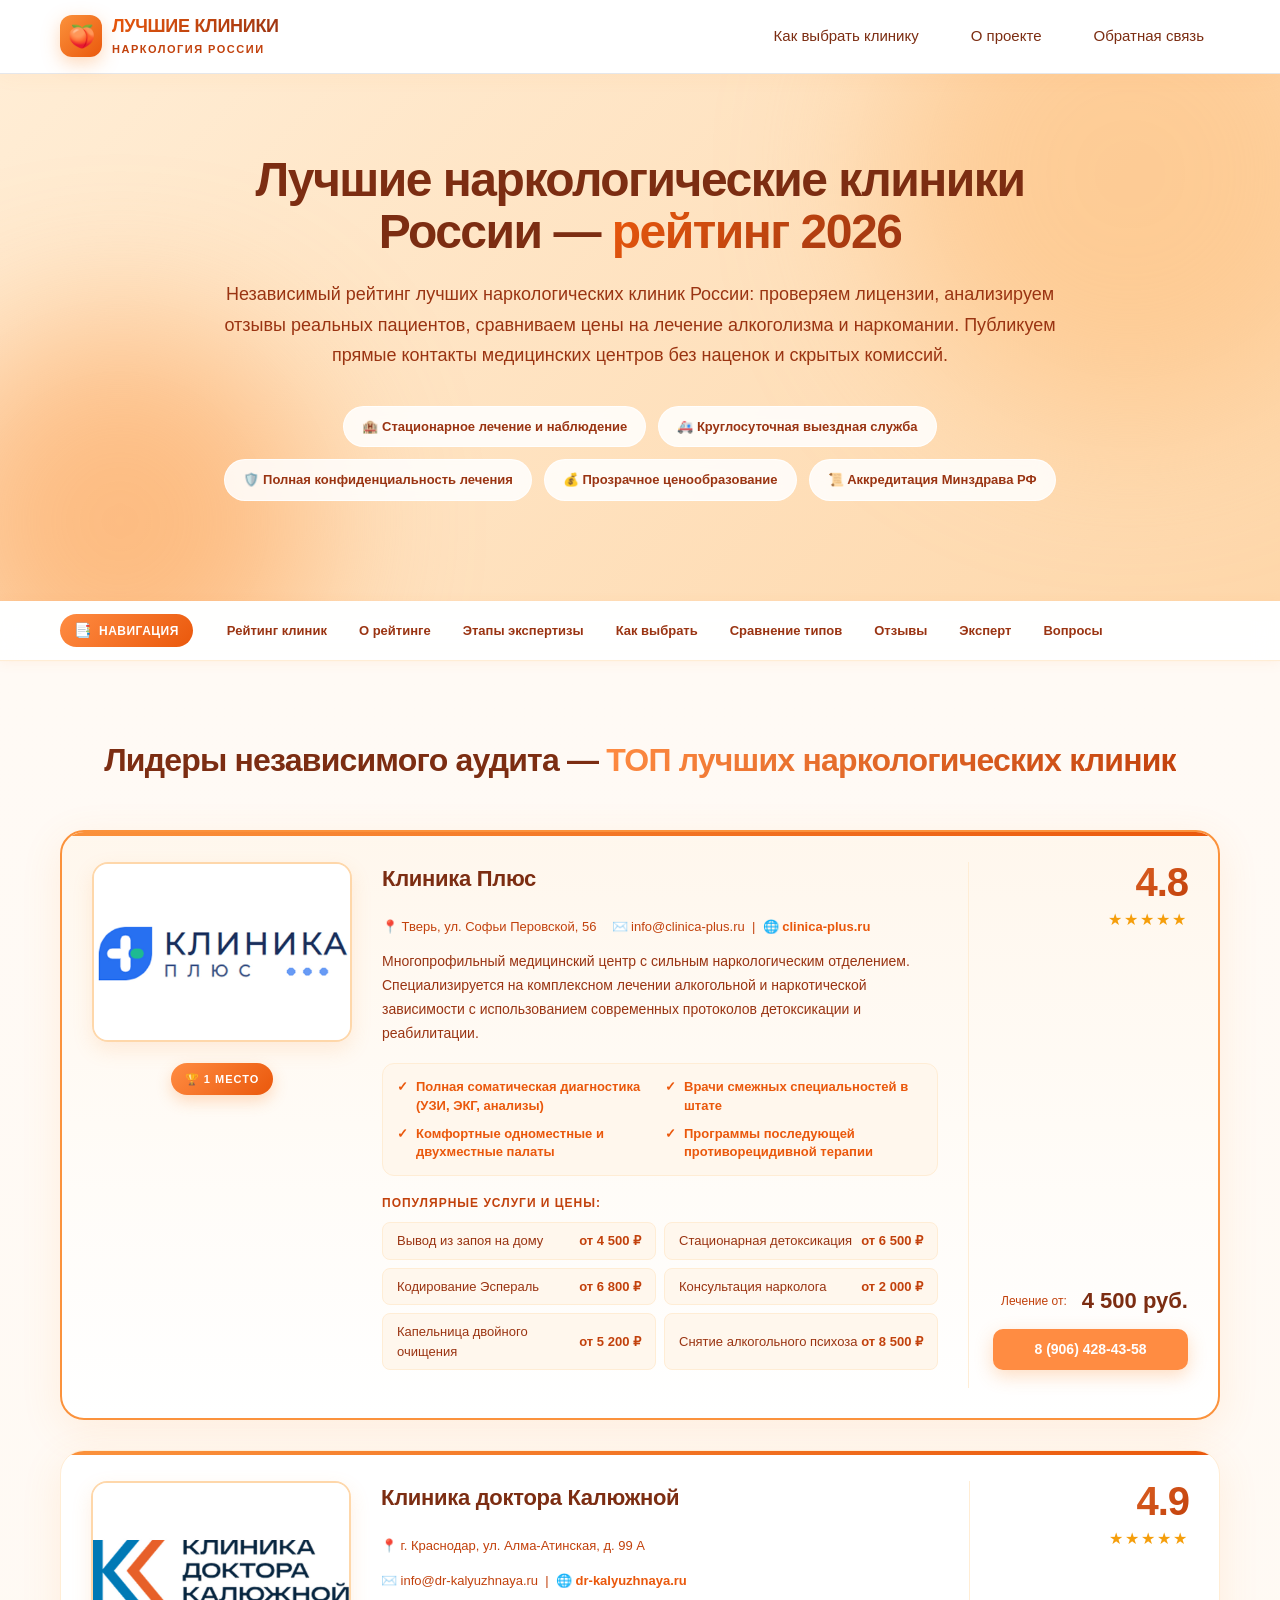
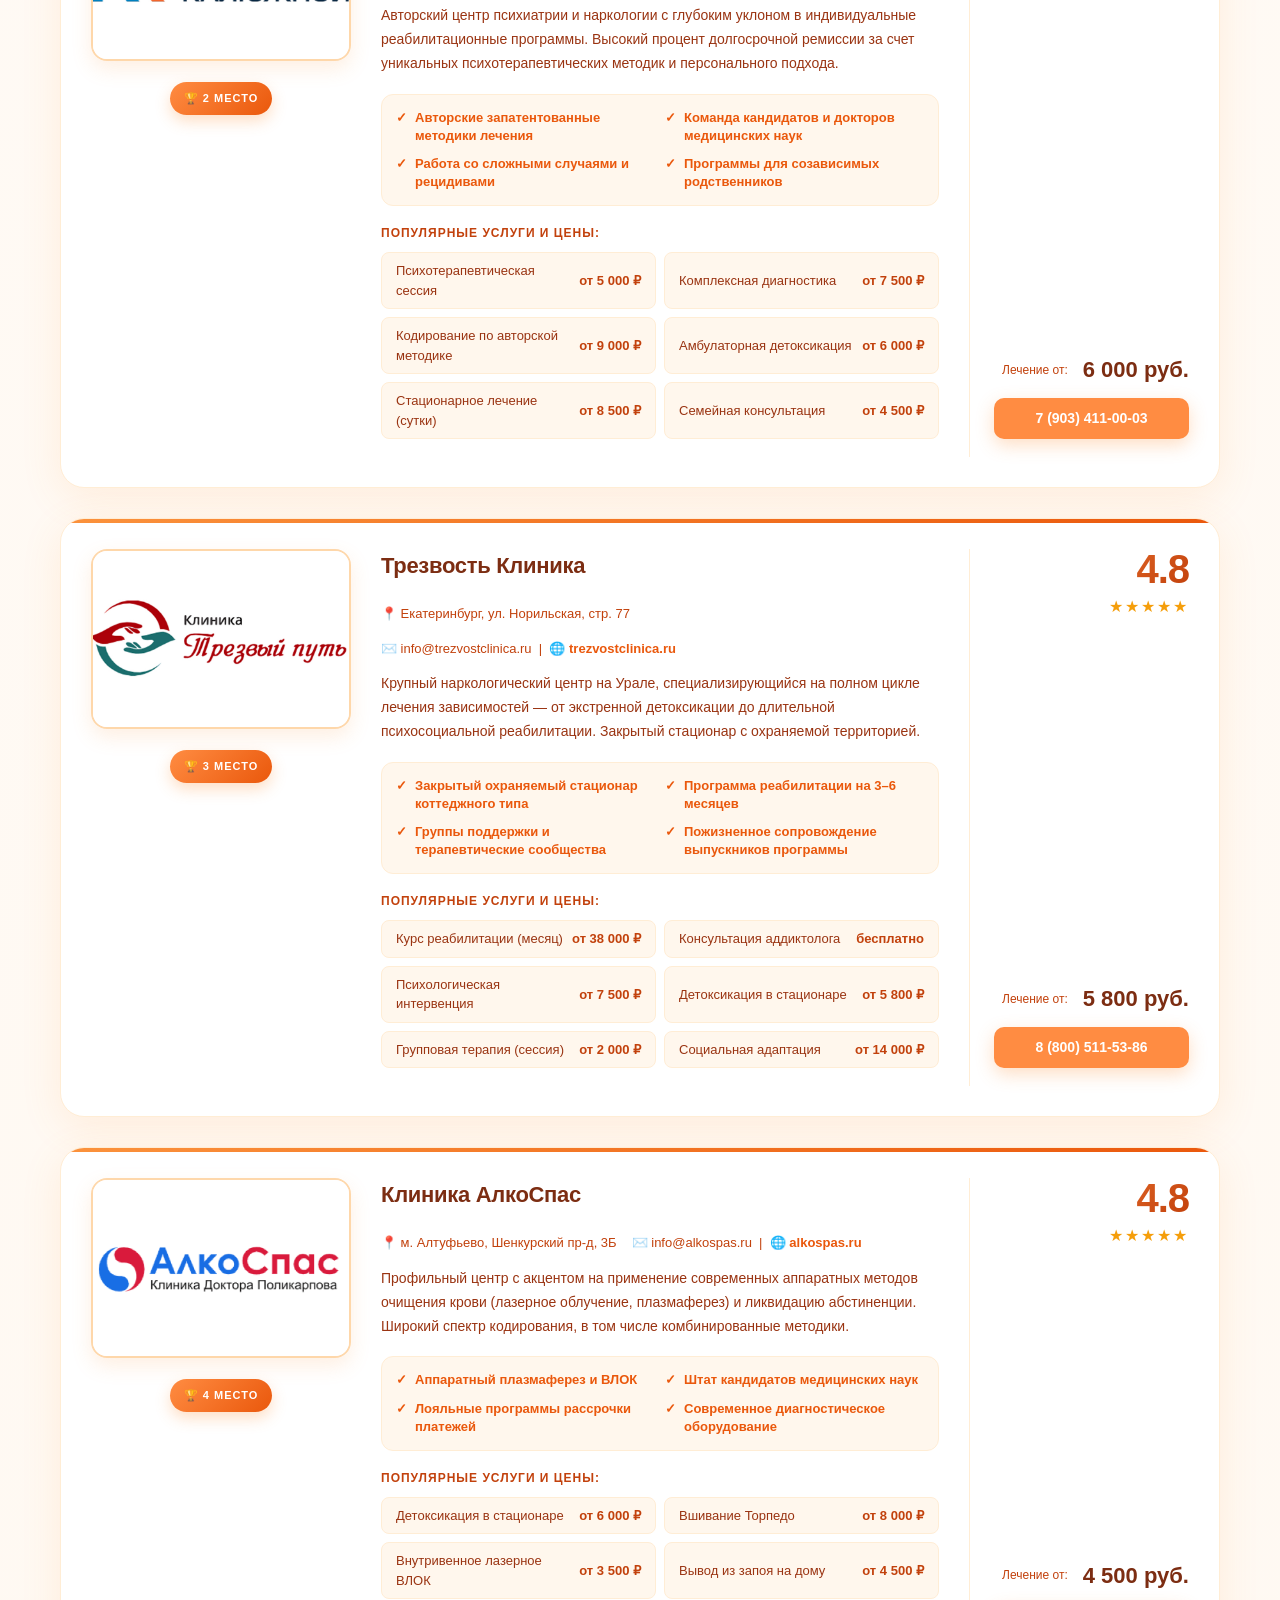
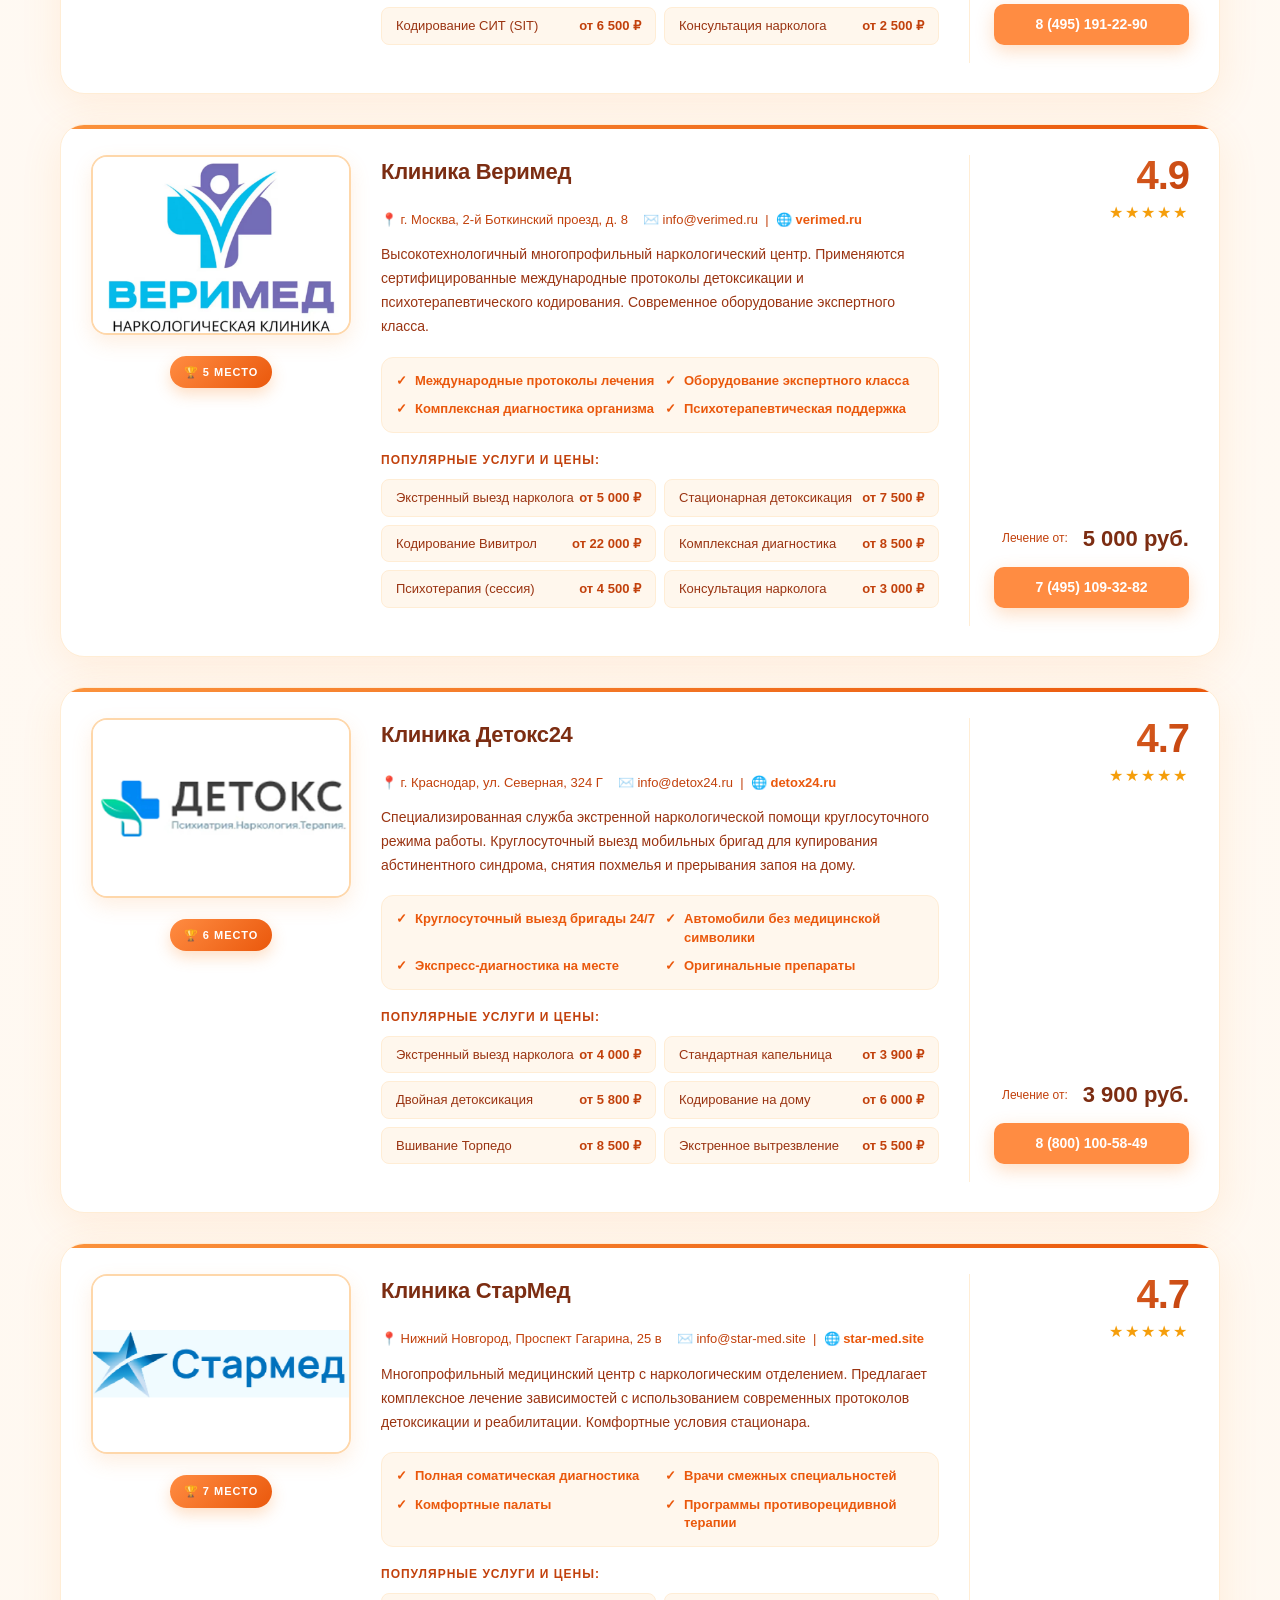
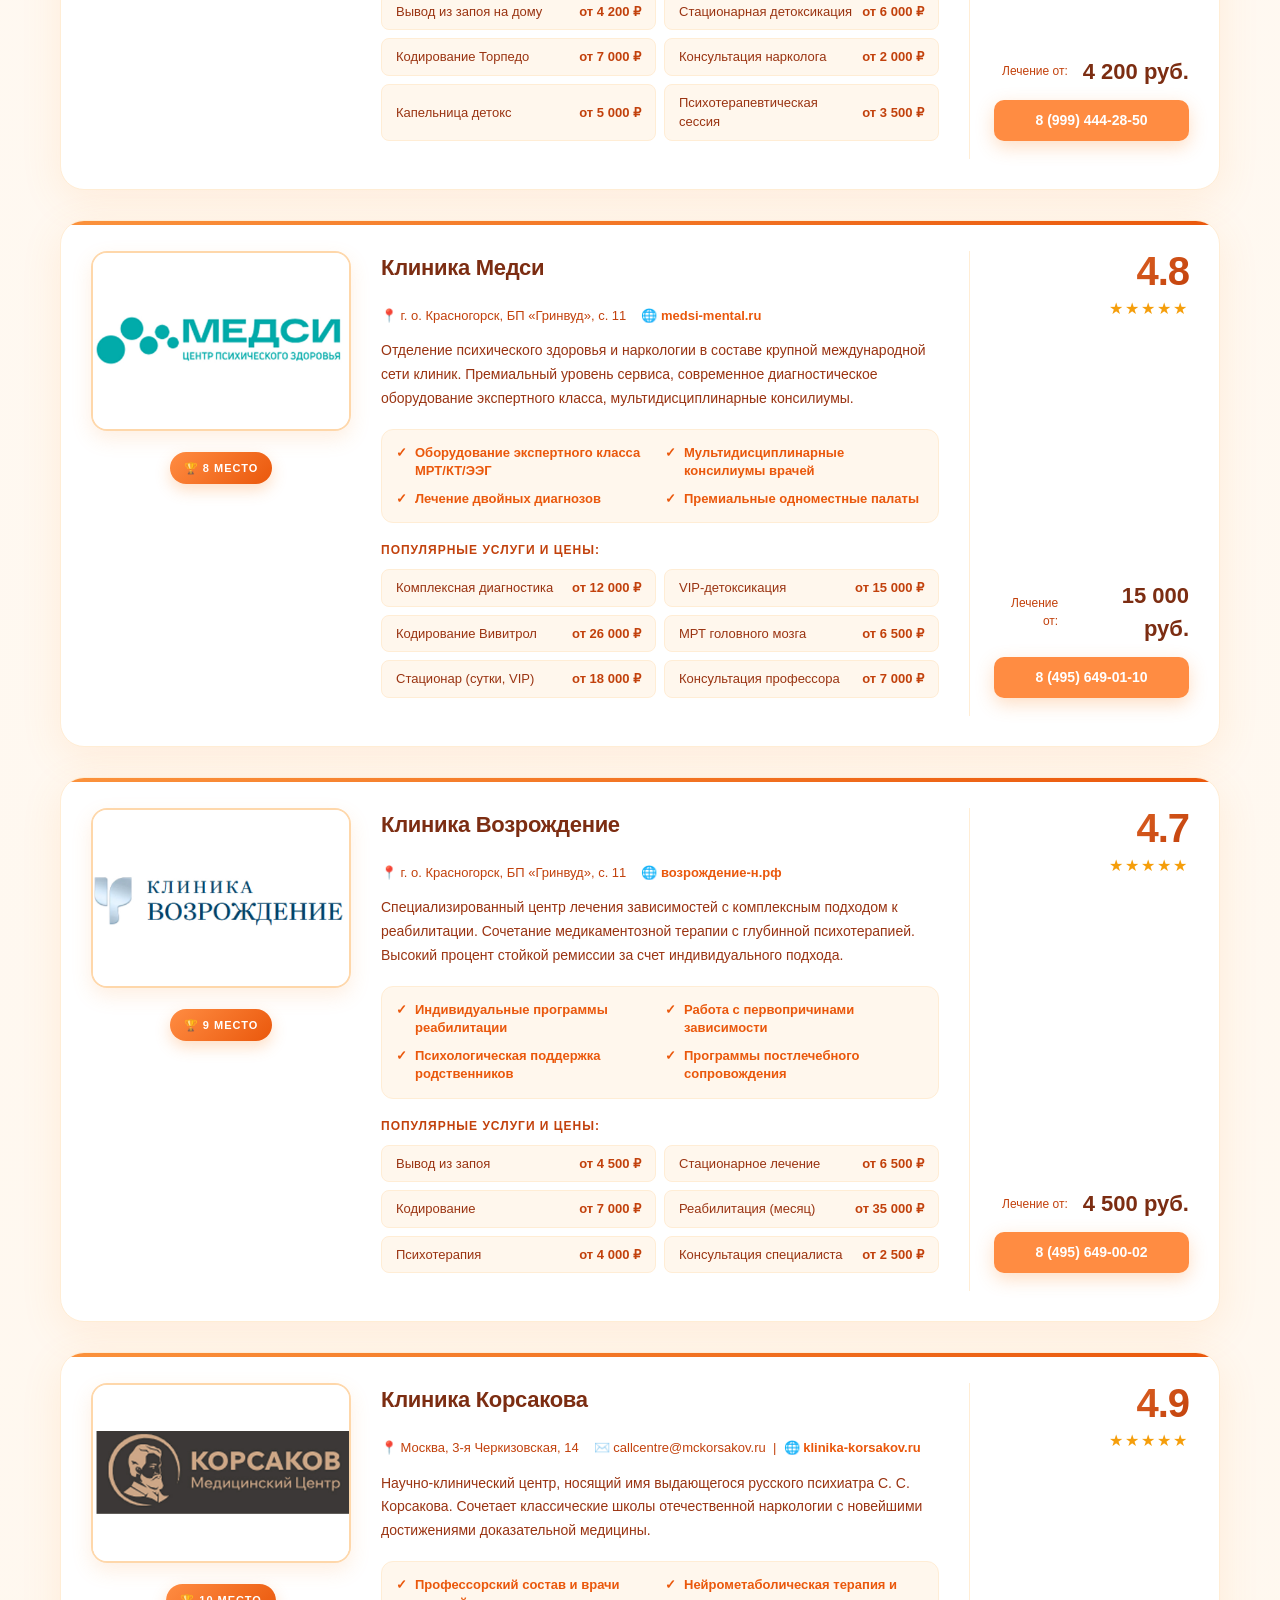
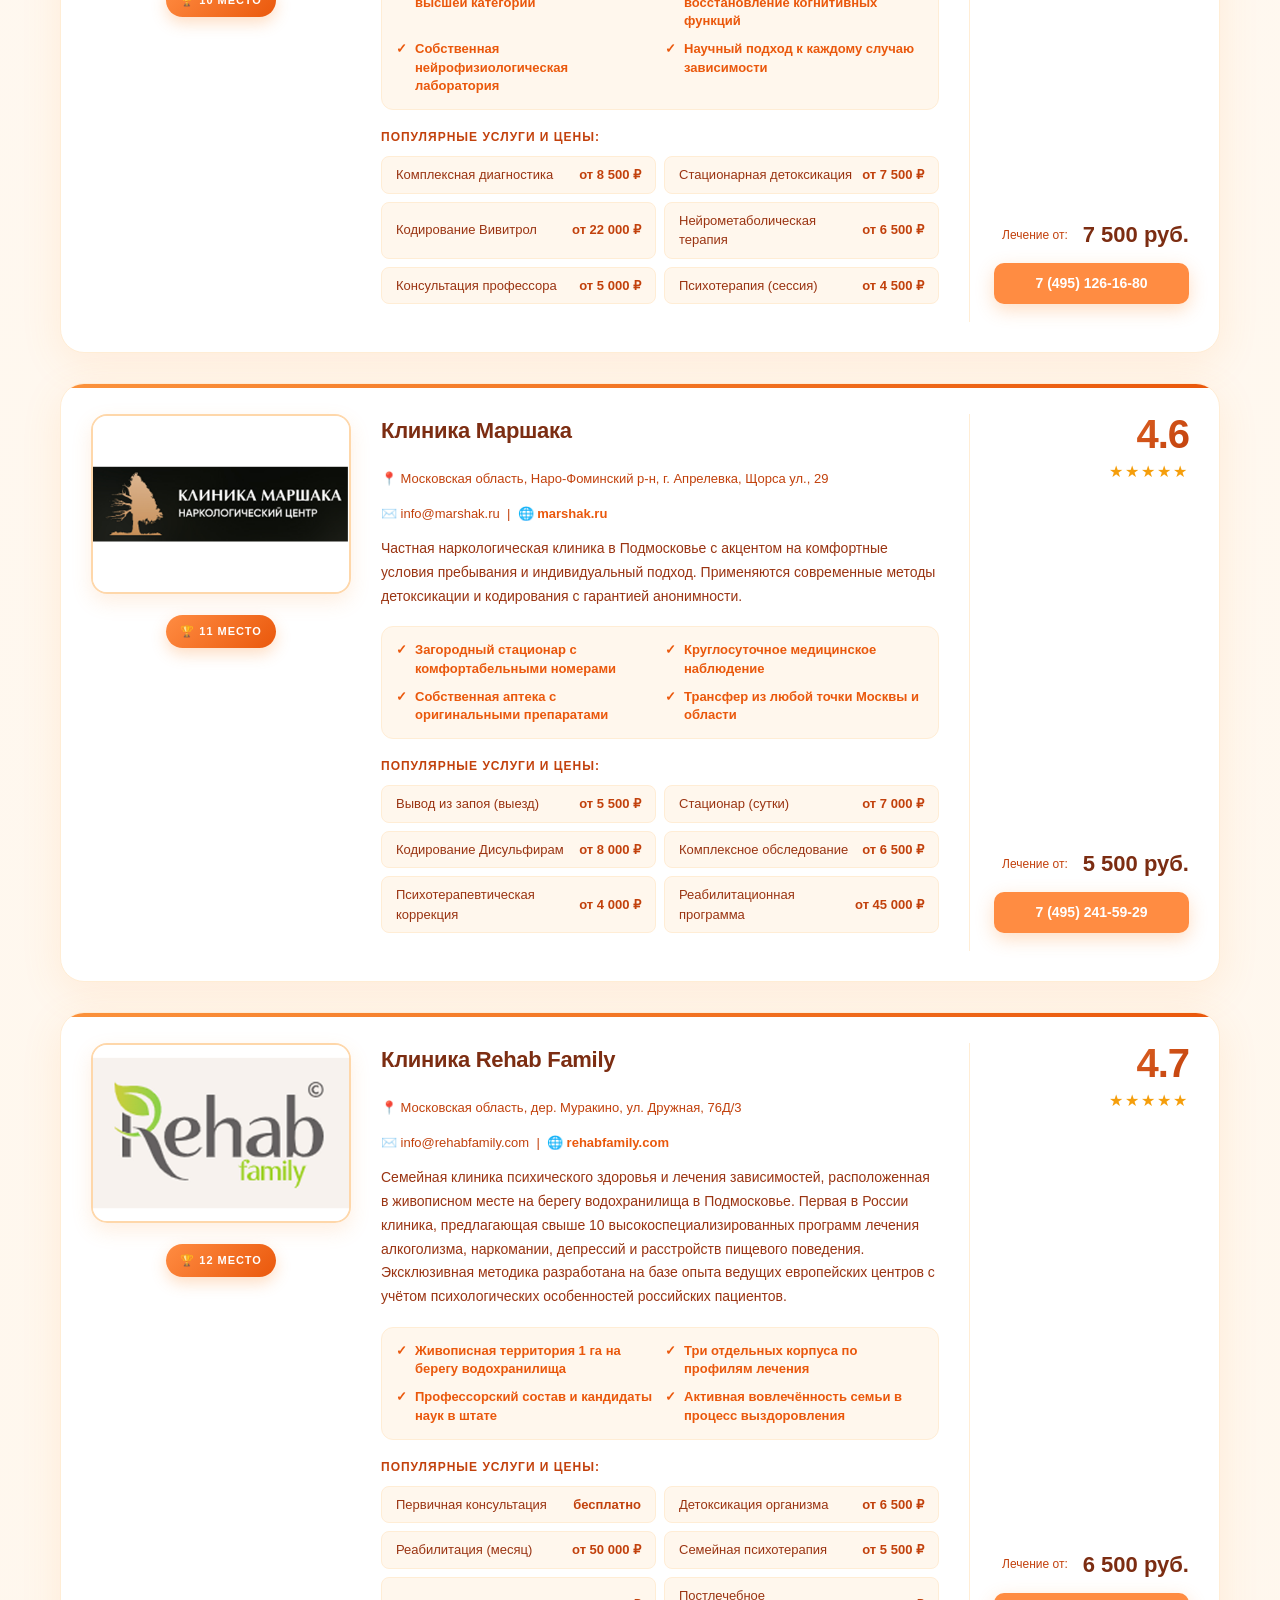
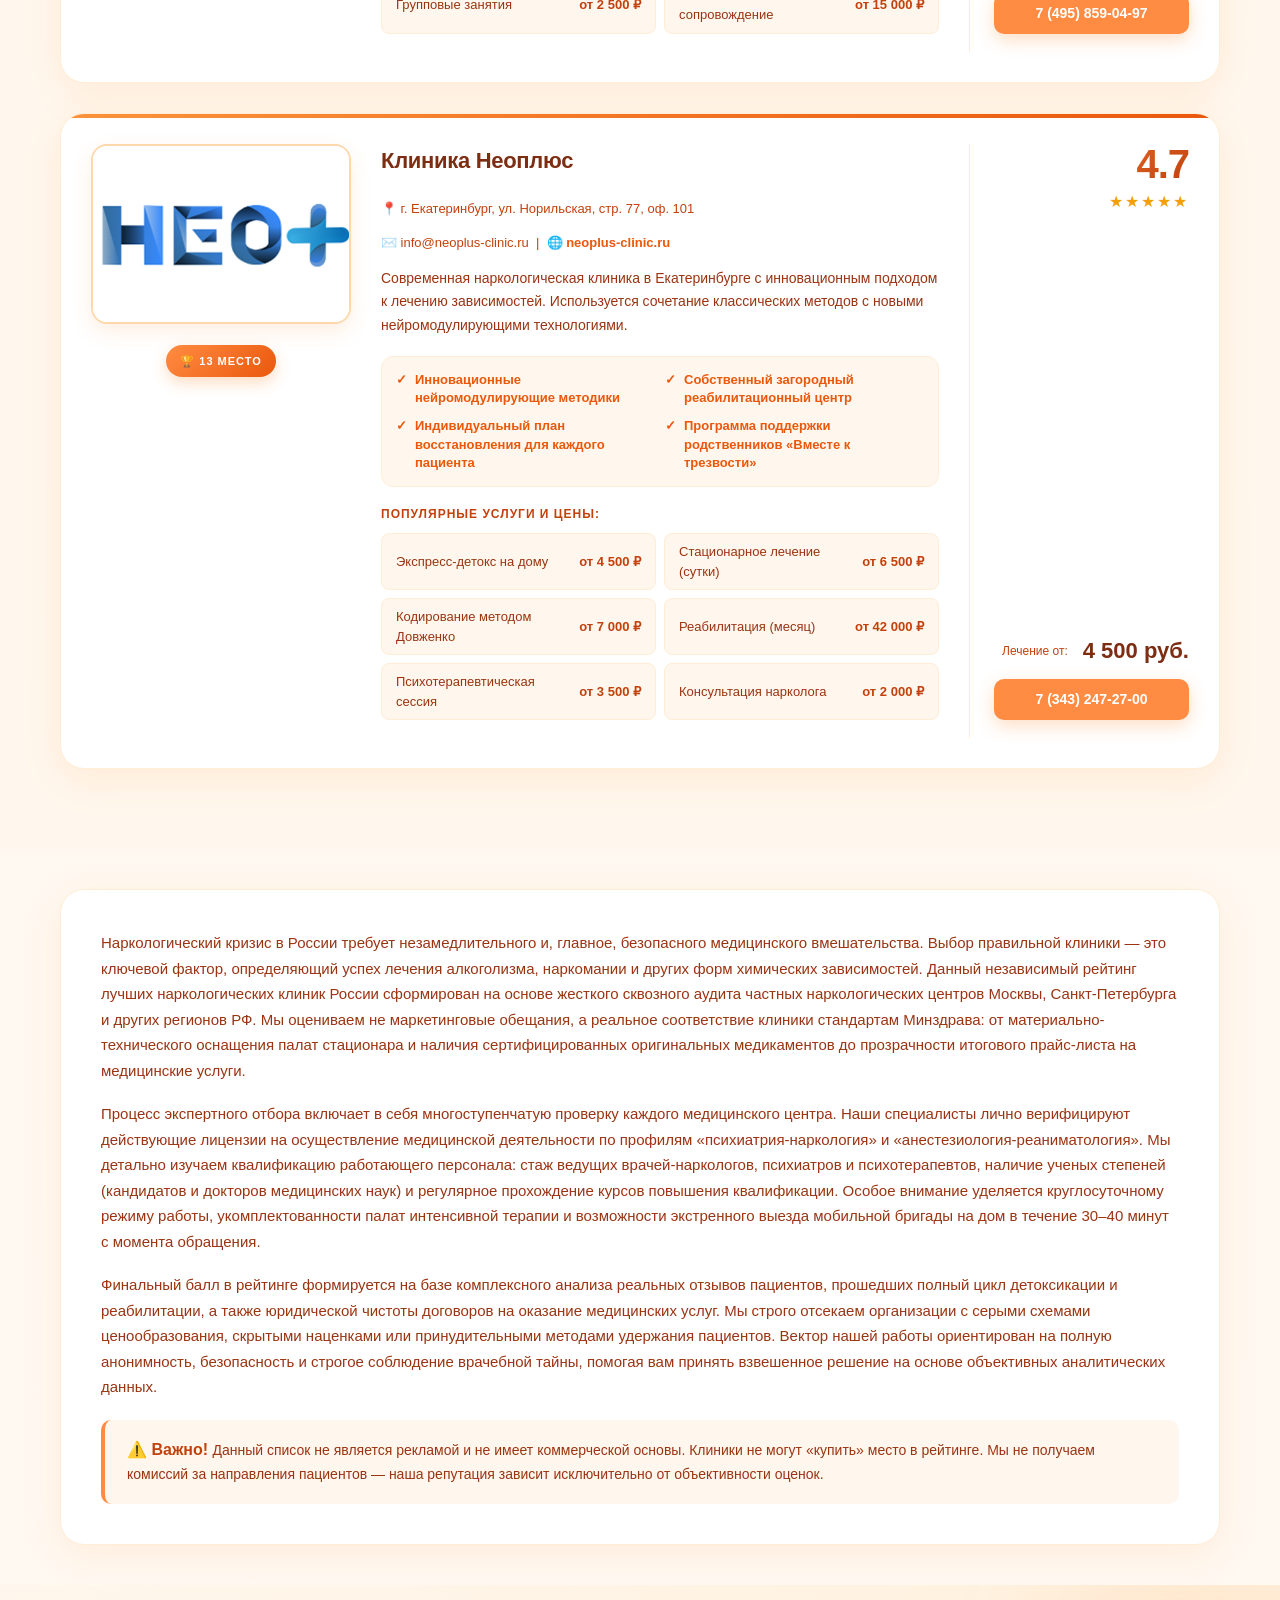
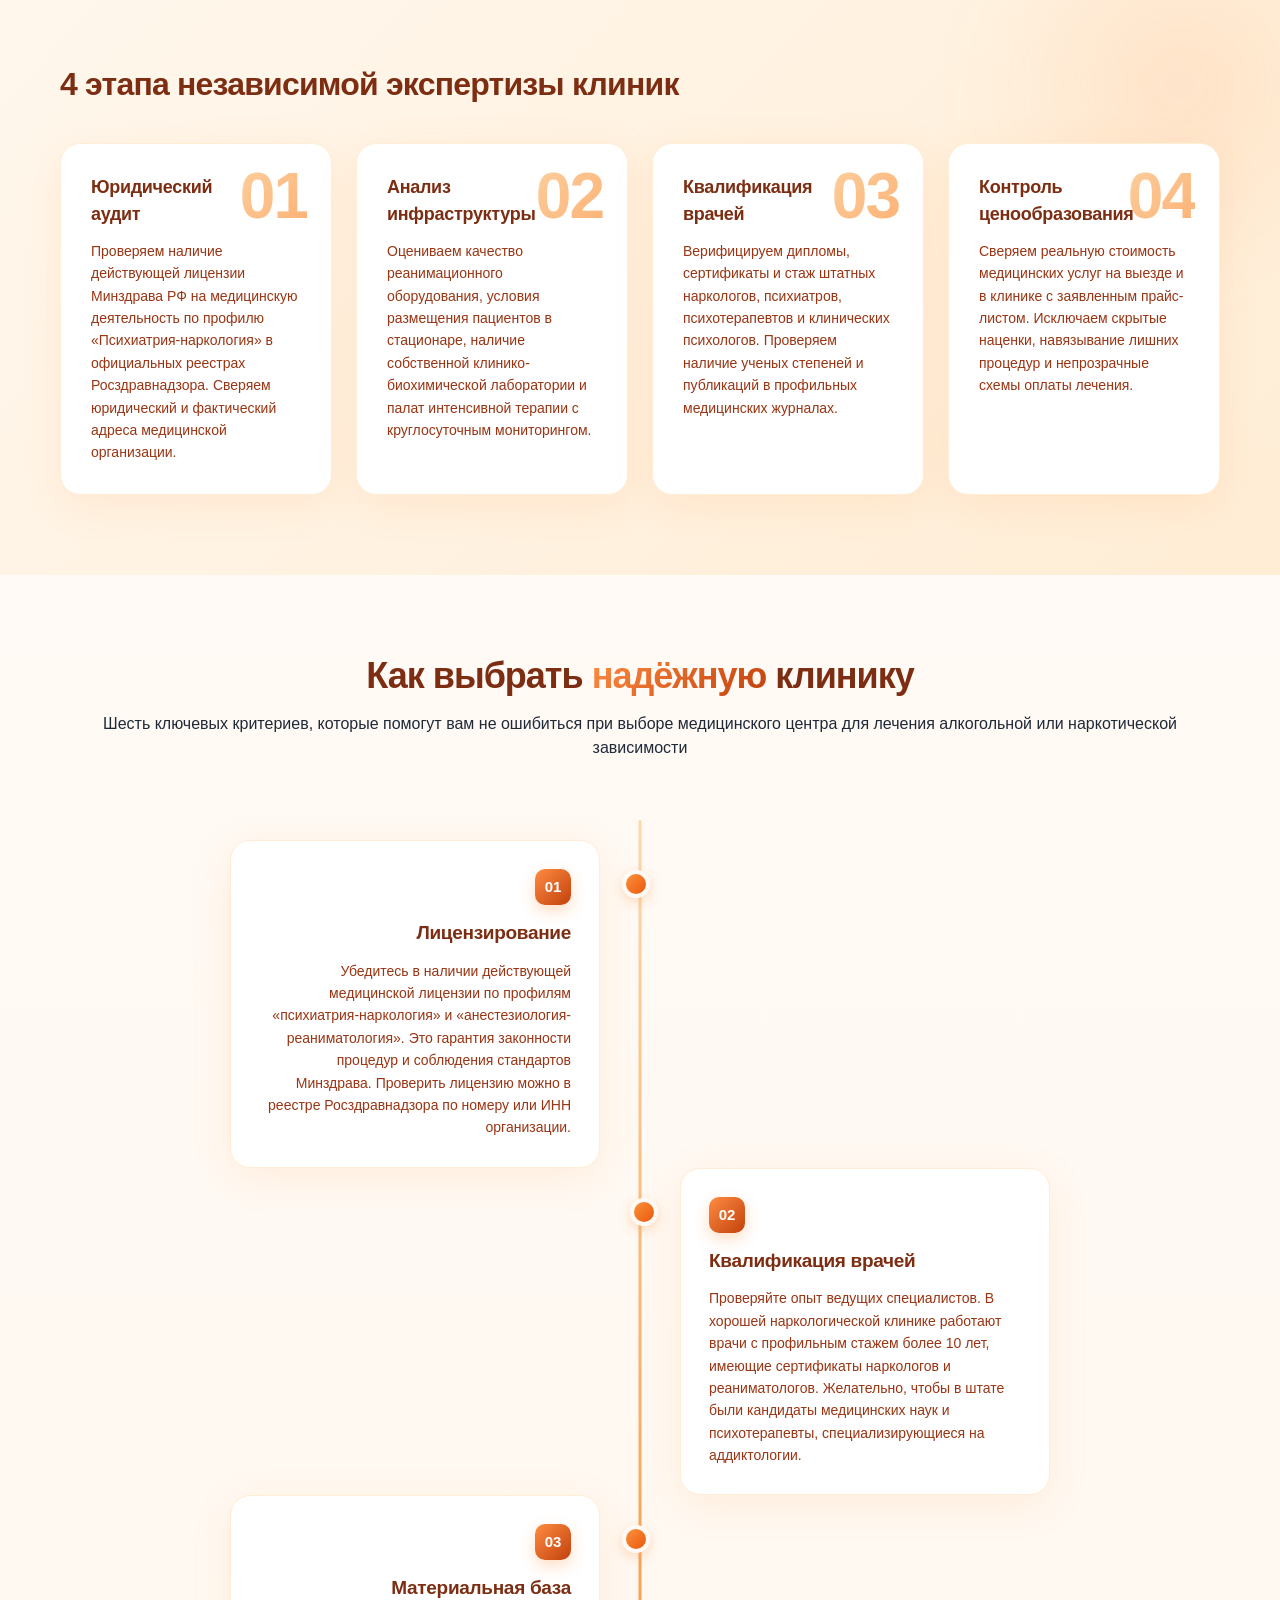
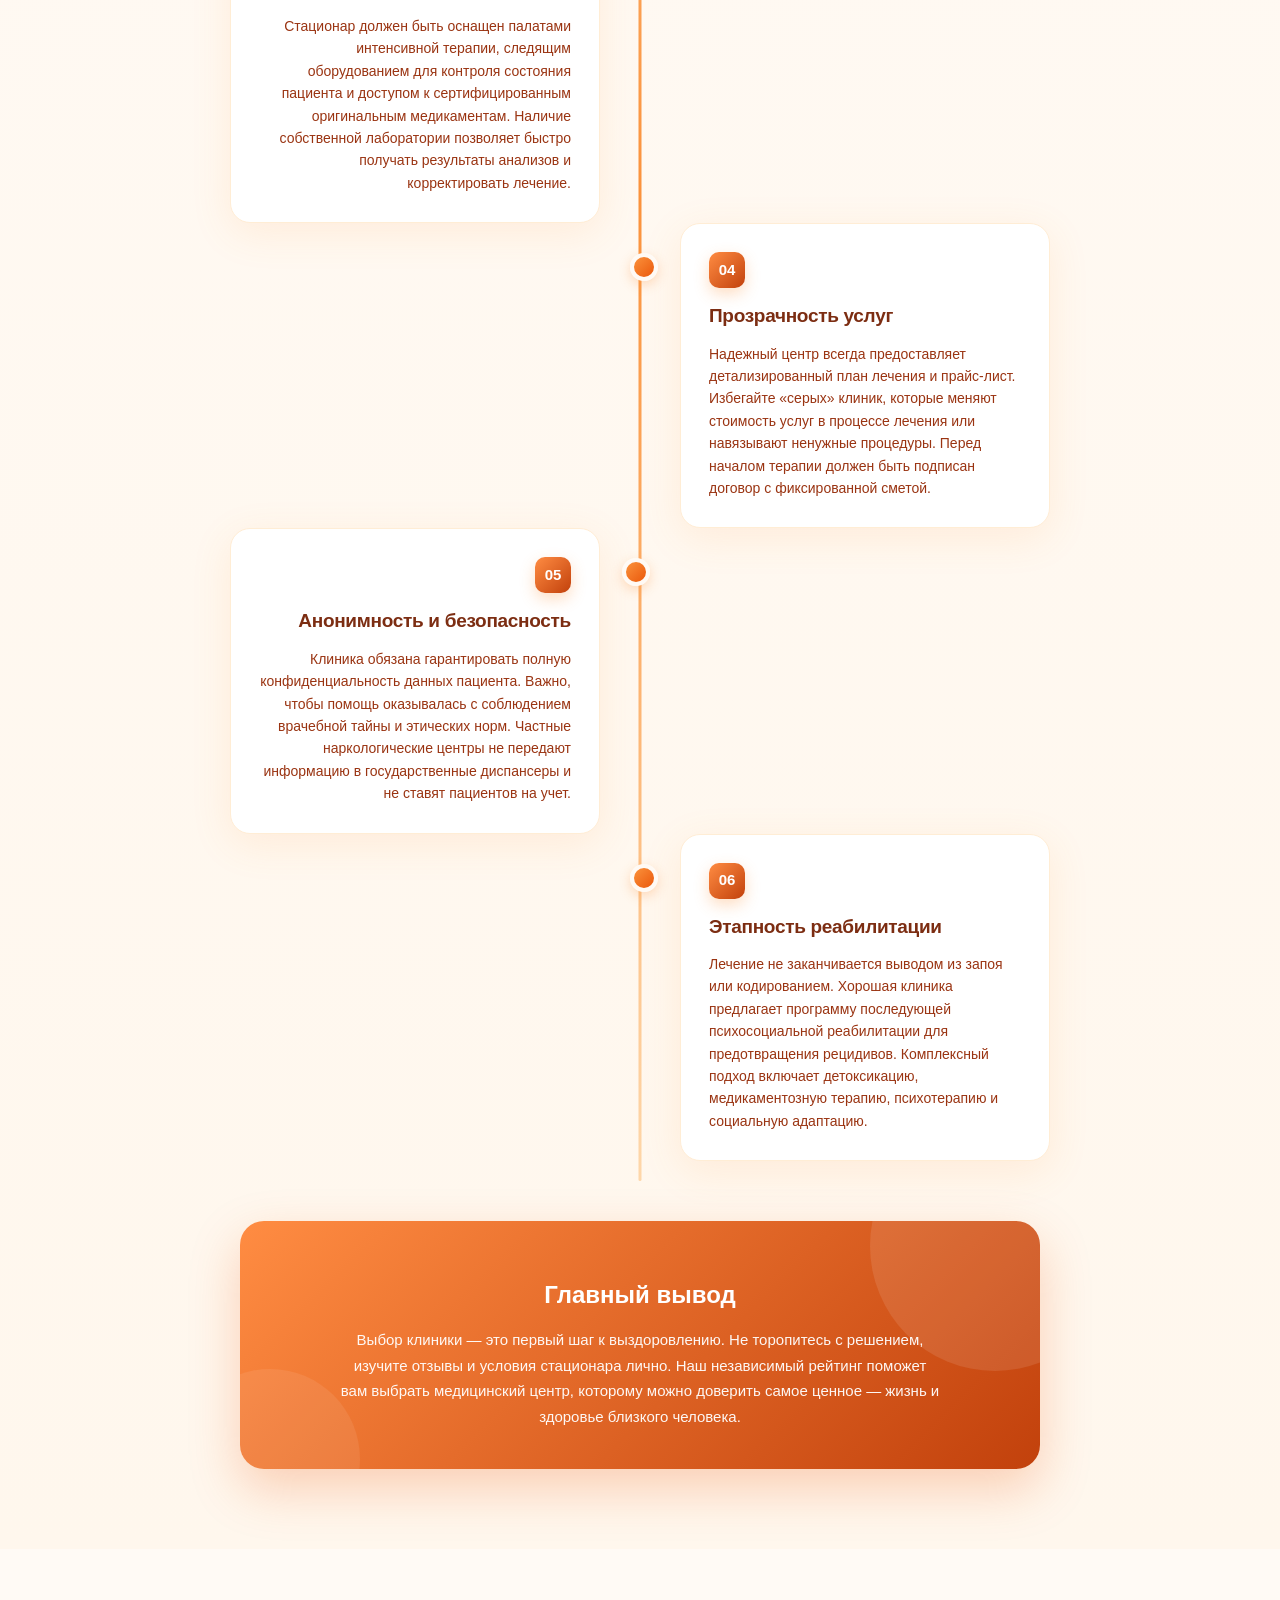
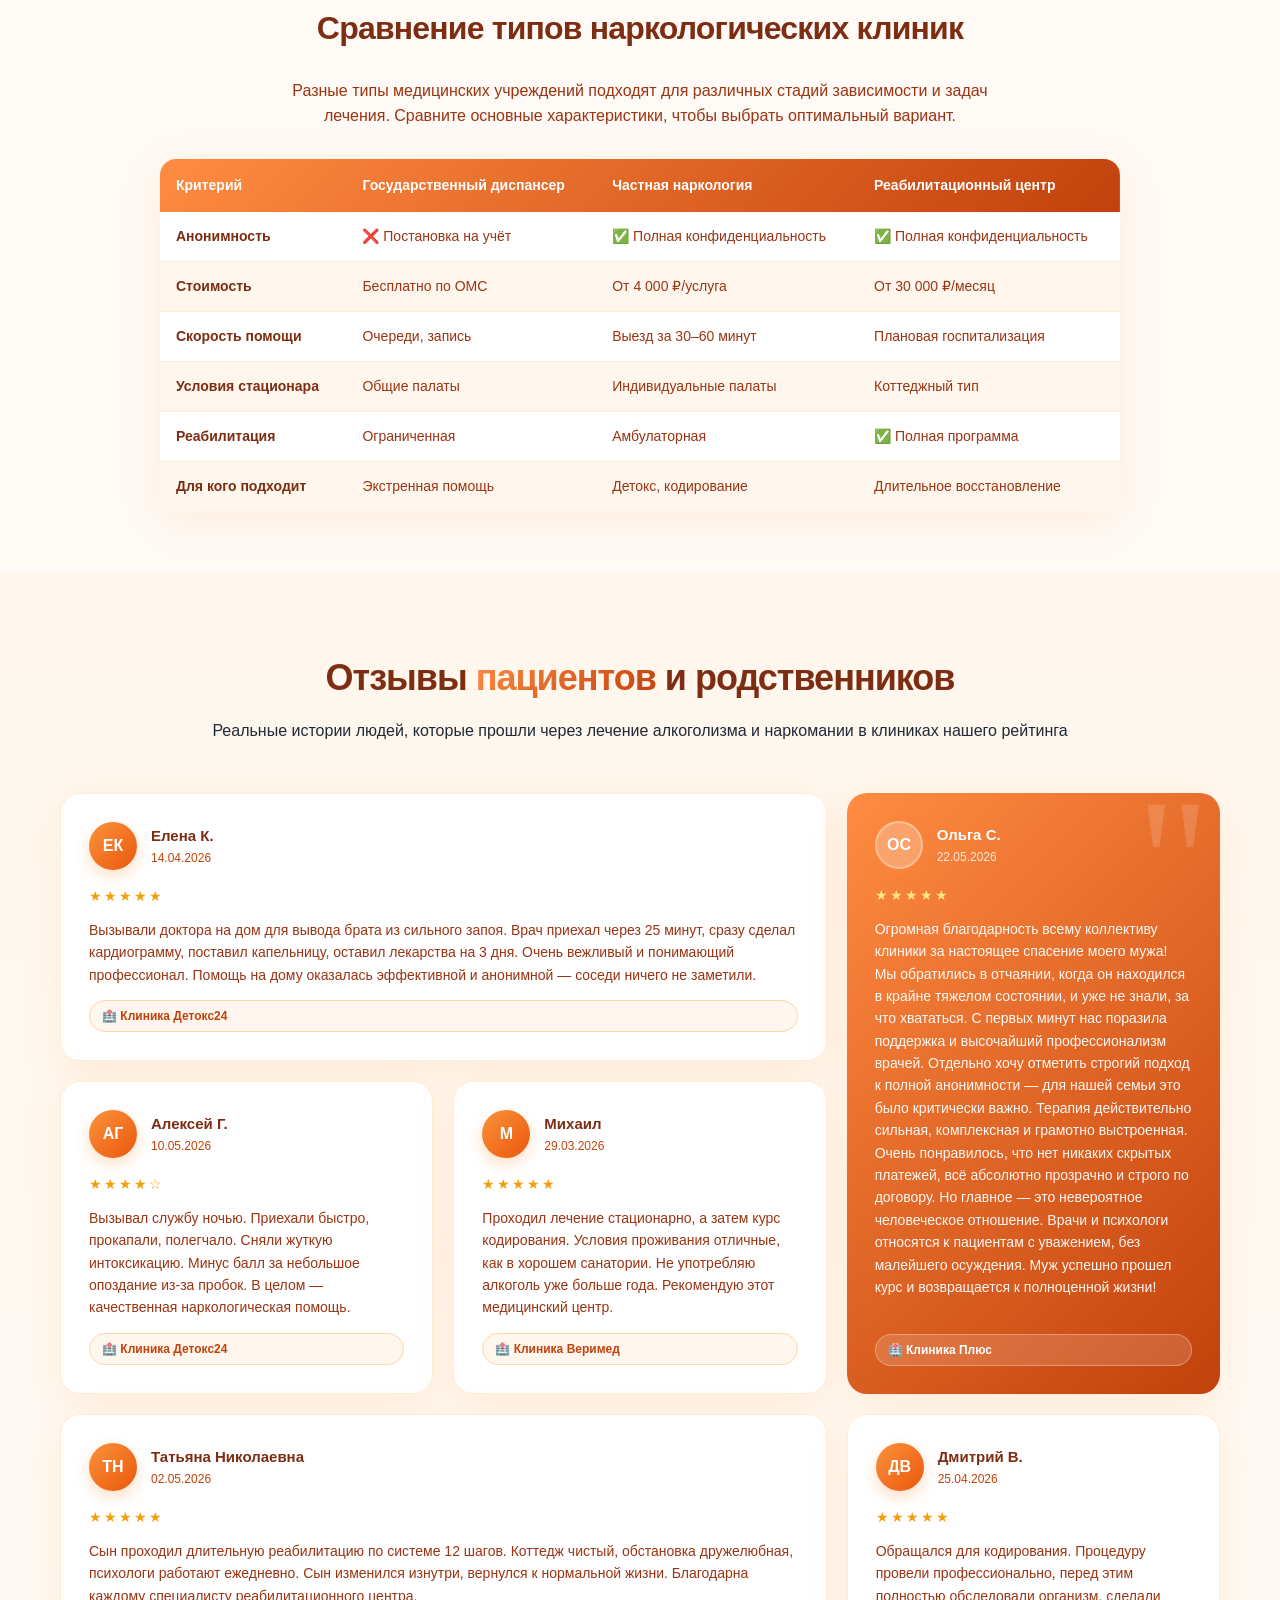
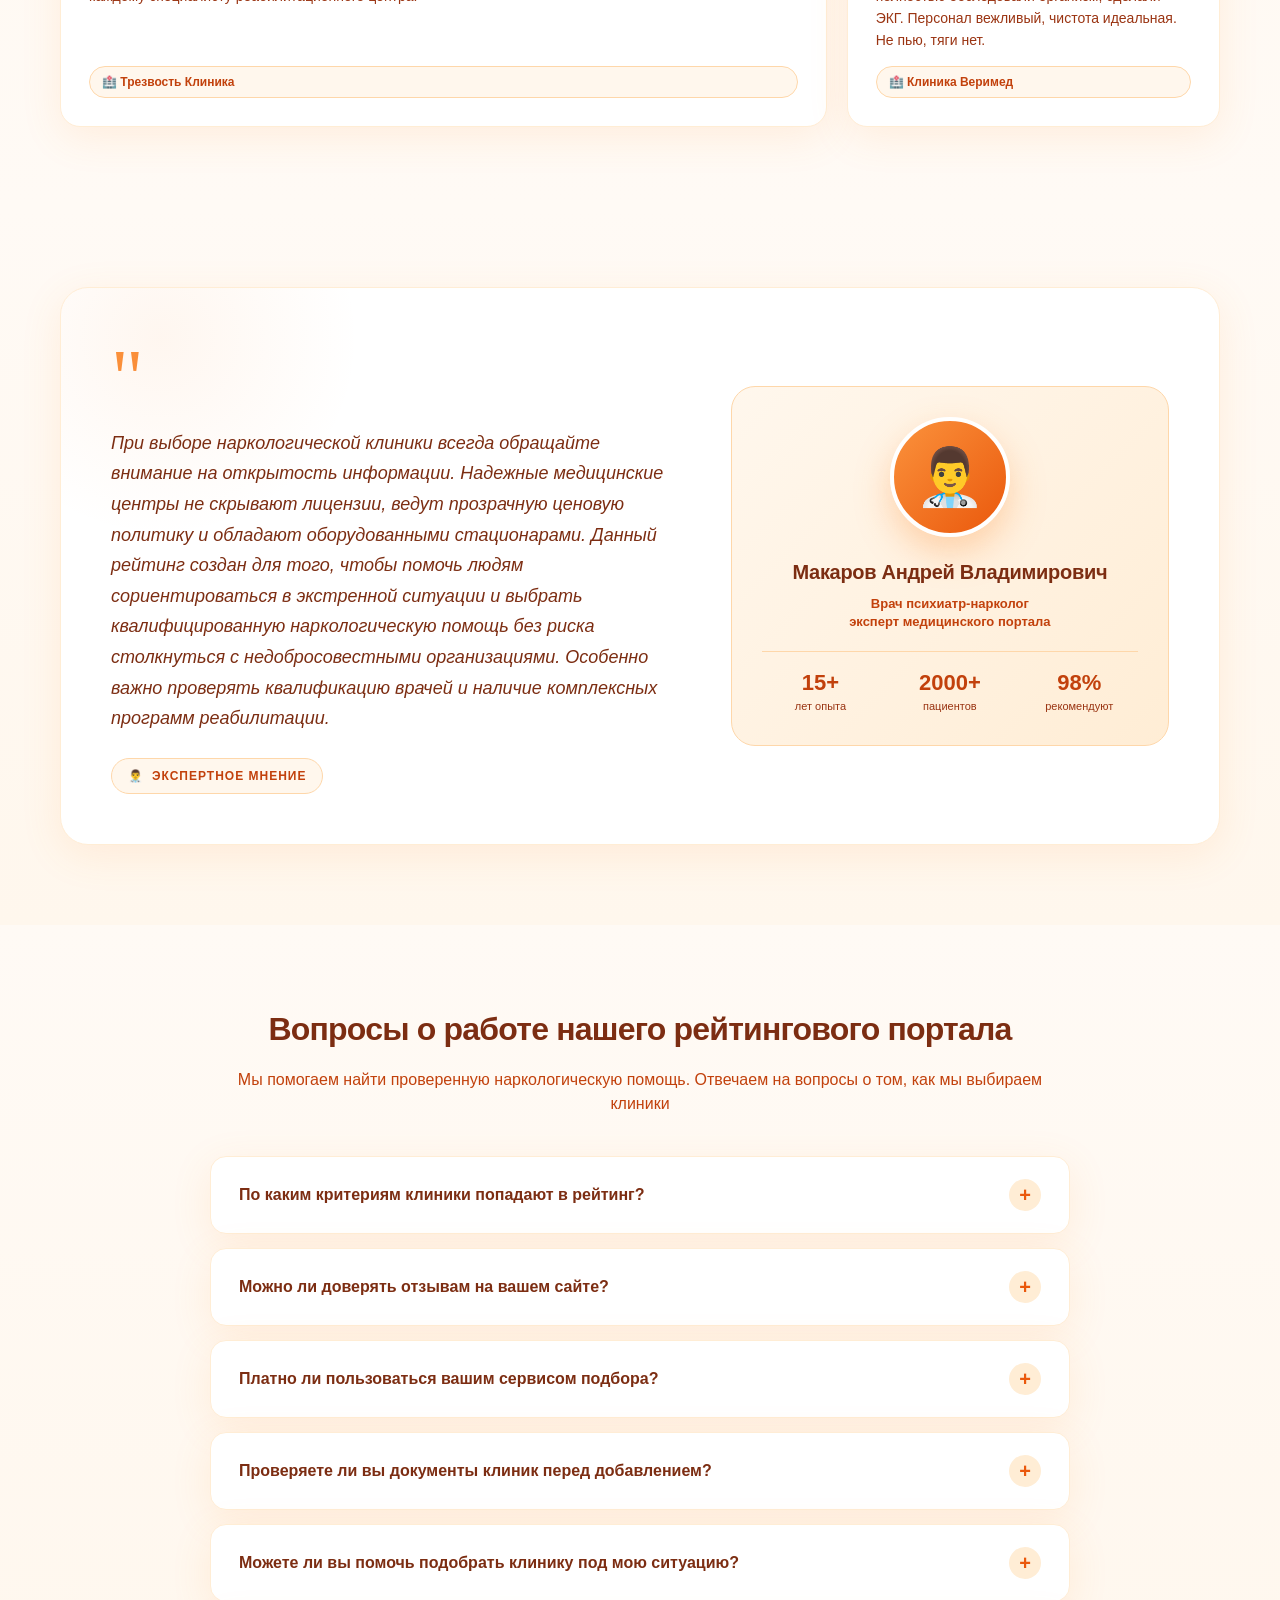
==== commit e4608a3f: "first commit" ====
--- a/index.html
+++ b/index.html
@@ -460,7 +460,7 @@
         <nav class="header__links">
           <ul class="header__links-list">
             <li><a href="./pages/kak-vibrat-kliniky.html">Как выбрать клинику</a></li>
-            <li><a href="./pages/o-nas.html">О проекте</a></li>
+            <li><a href="./pages/about-us.html">О проекте</a></li>
             <li><a href="./pages/contacts.html">Обратная связь</a></li>
           </ul>
         </nav>
@@ -2146,7 +2146,7 @@
           <h4>Полезные ссылки</h4>
           <ul>
             <li><a href="./pages/kak-vibrat-kliniky.html">Как выбрать клинику</a></li>
-            <li><a href="./pages/o-nas.html">О проекте</a></li>
+            <li><a href="./pages/about-us.html">О проекте</a></li>
             <li><a href="./pages/contacts.html">Обратная связь</a></li>
           </ul>
         </div>
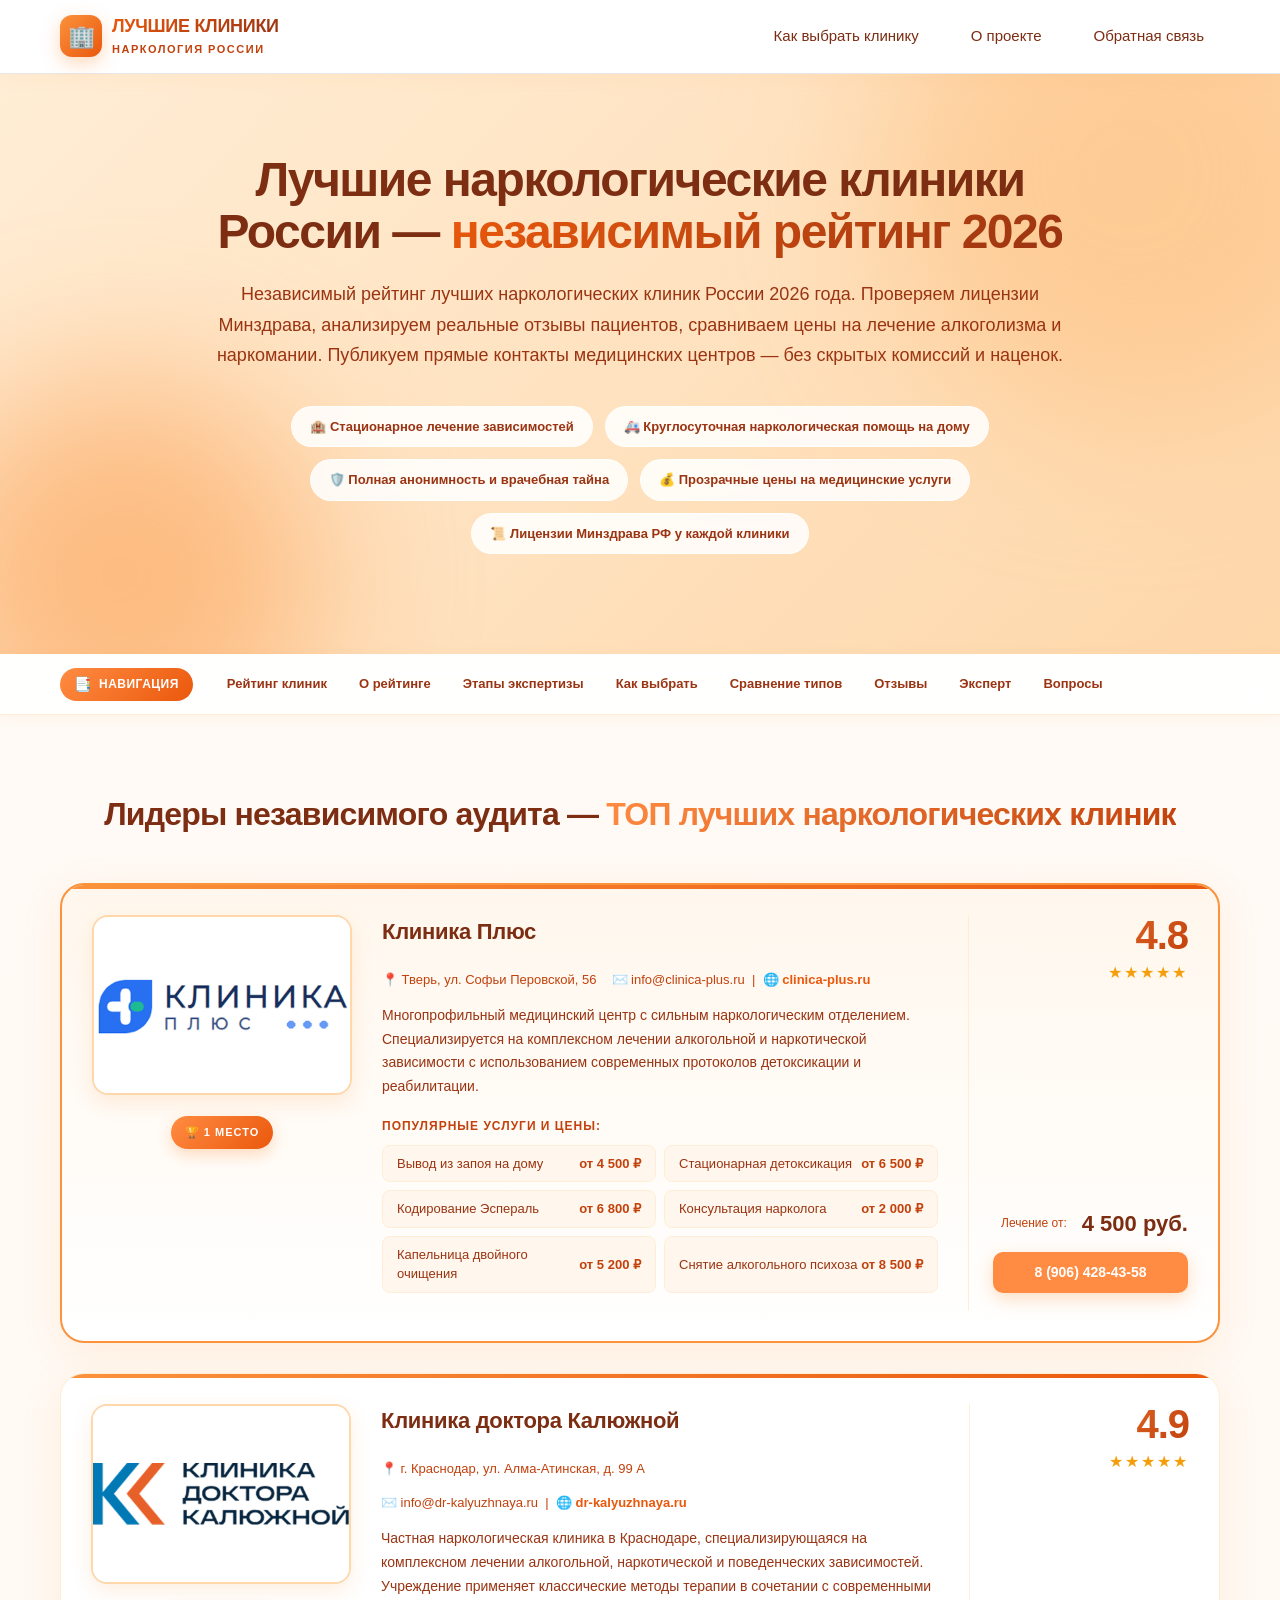
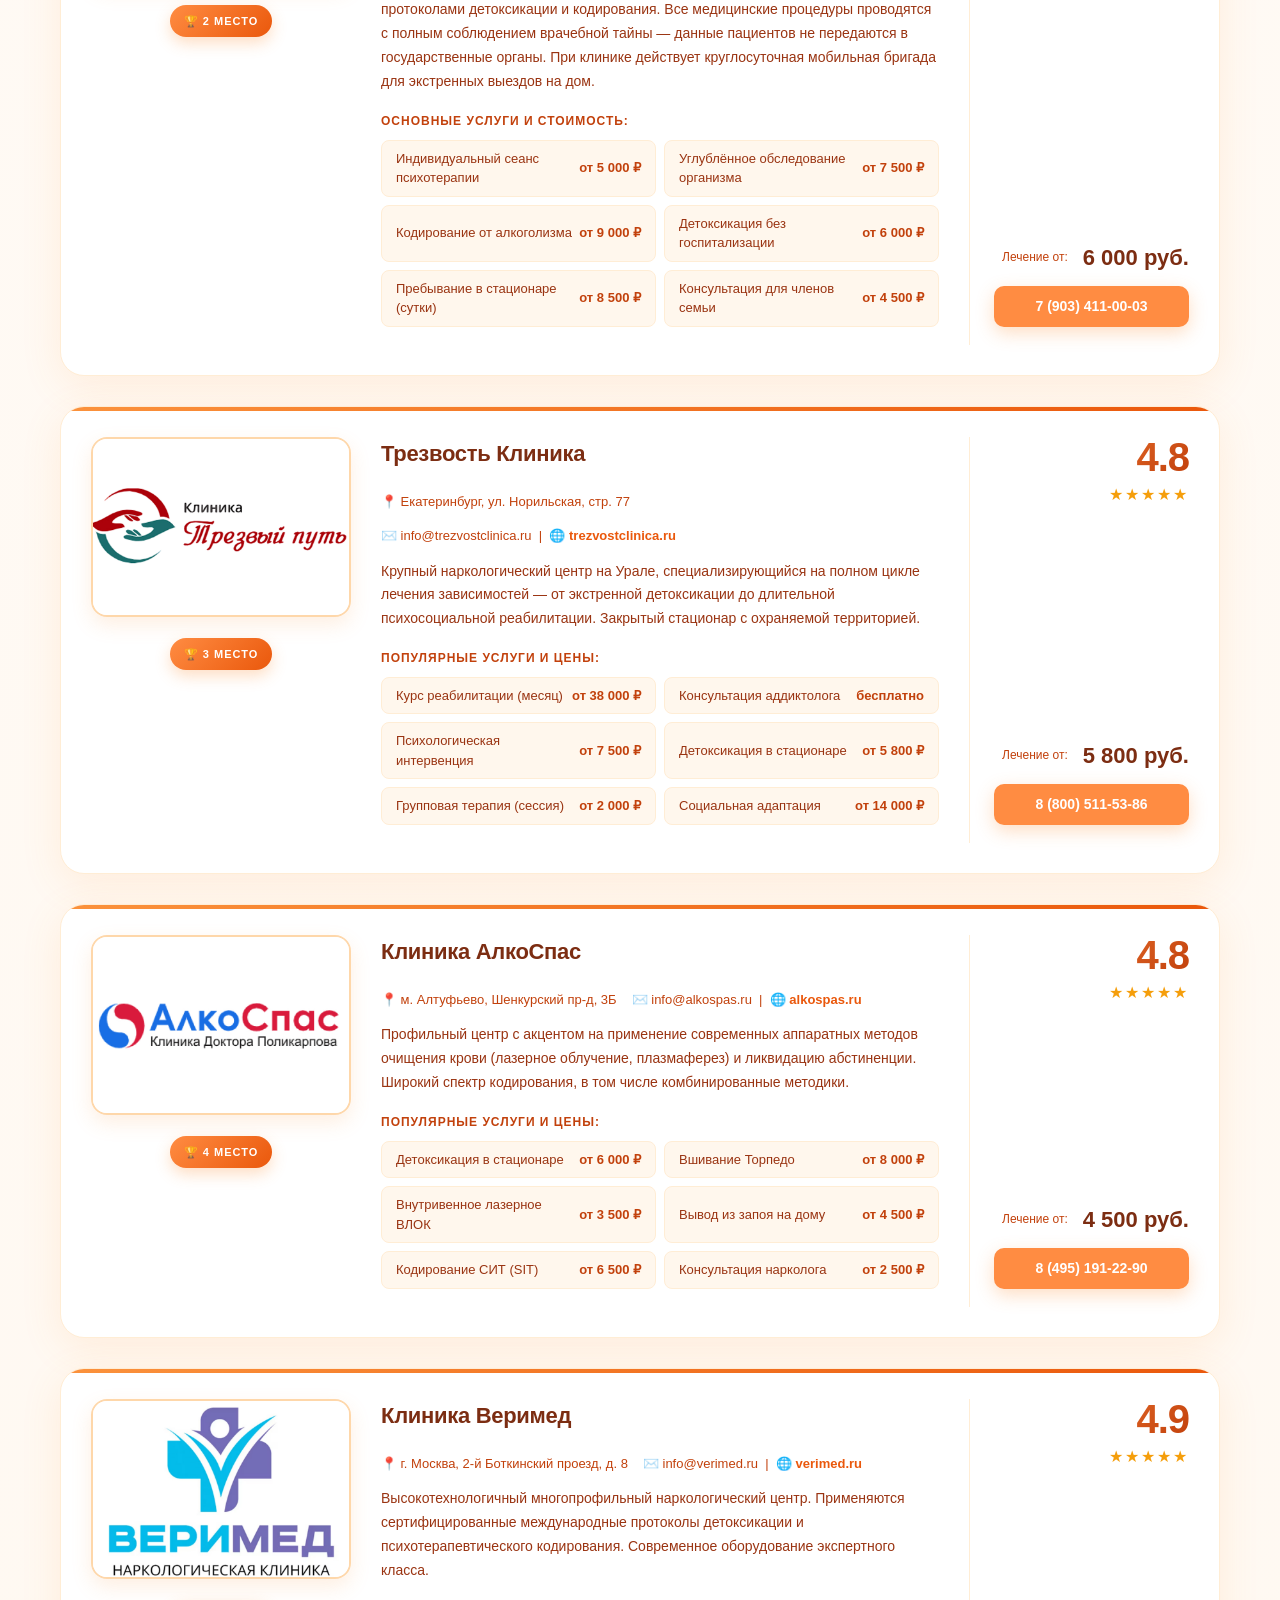
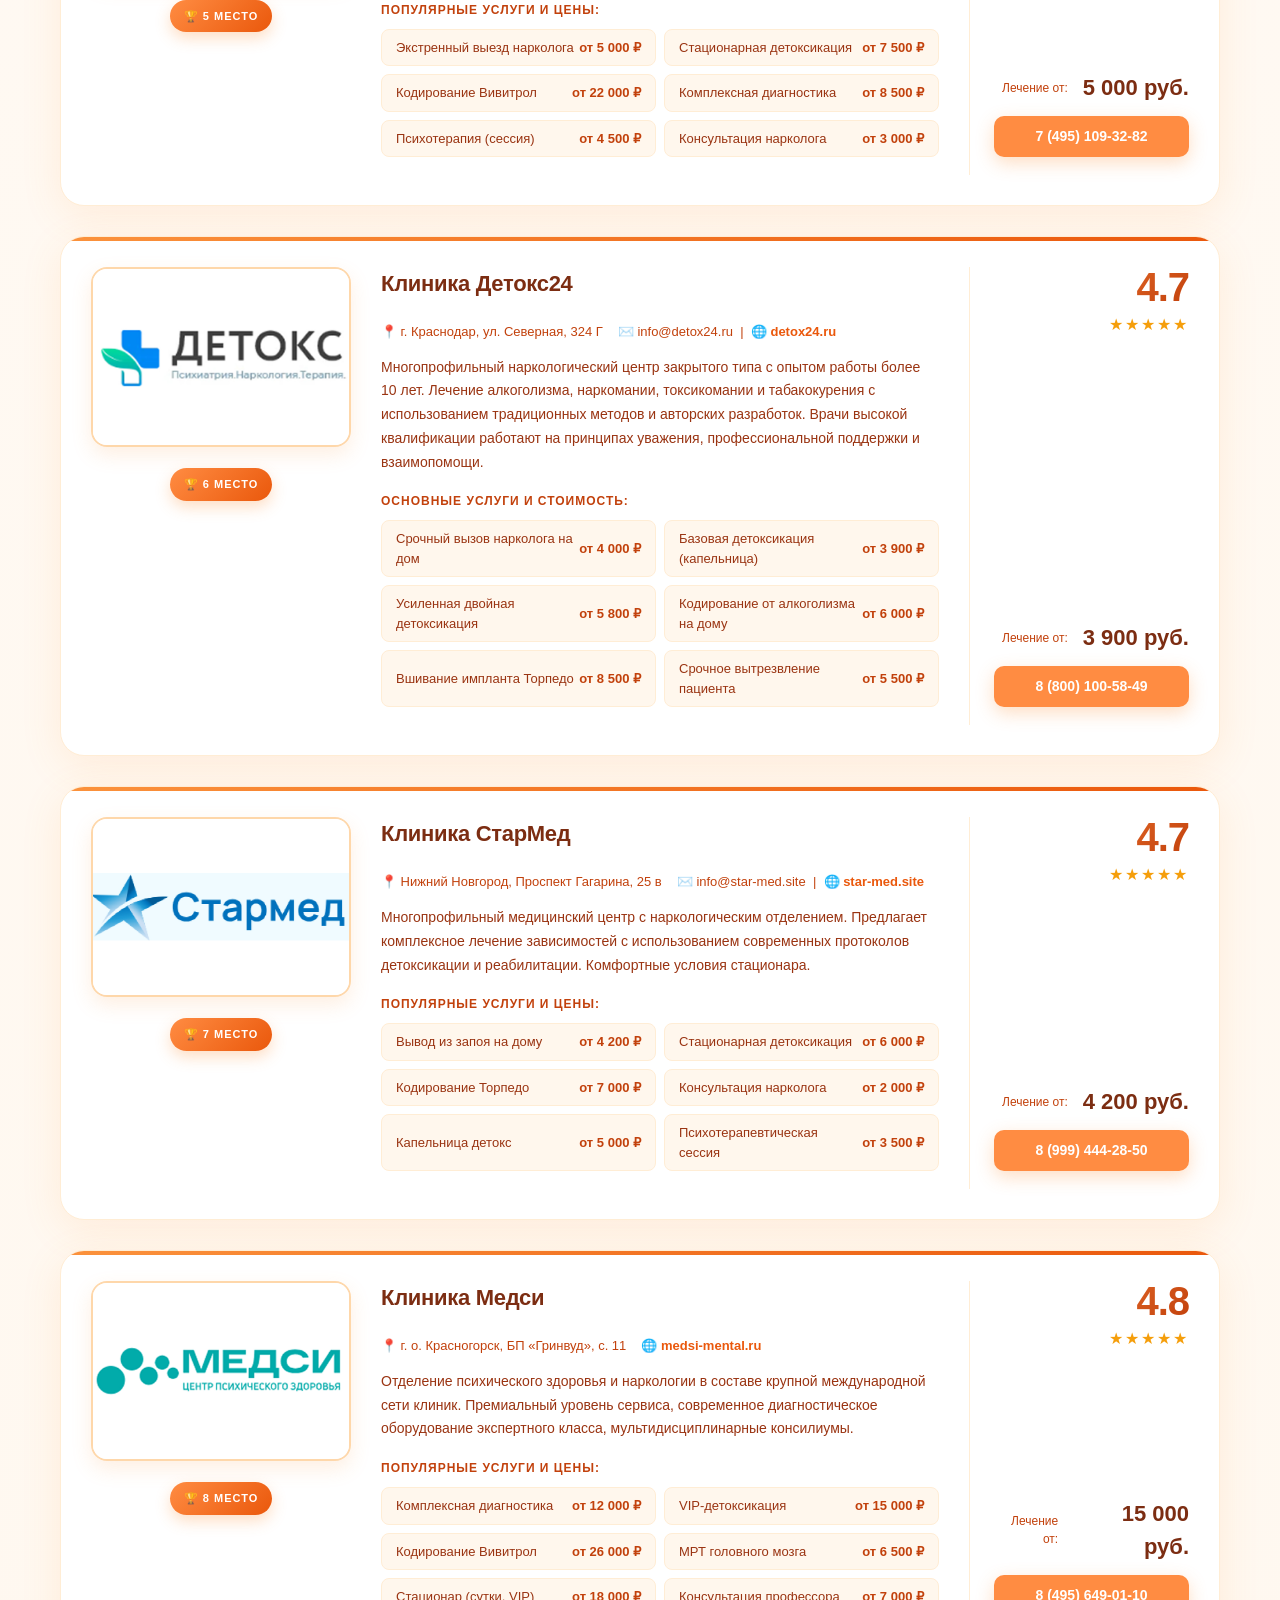
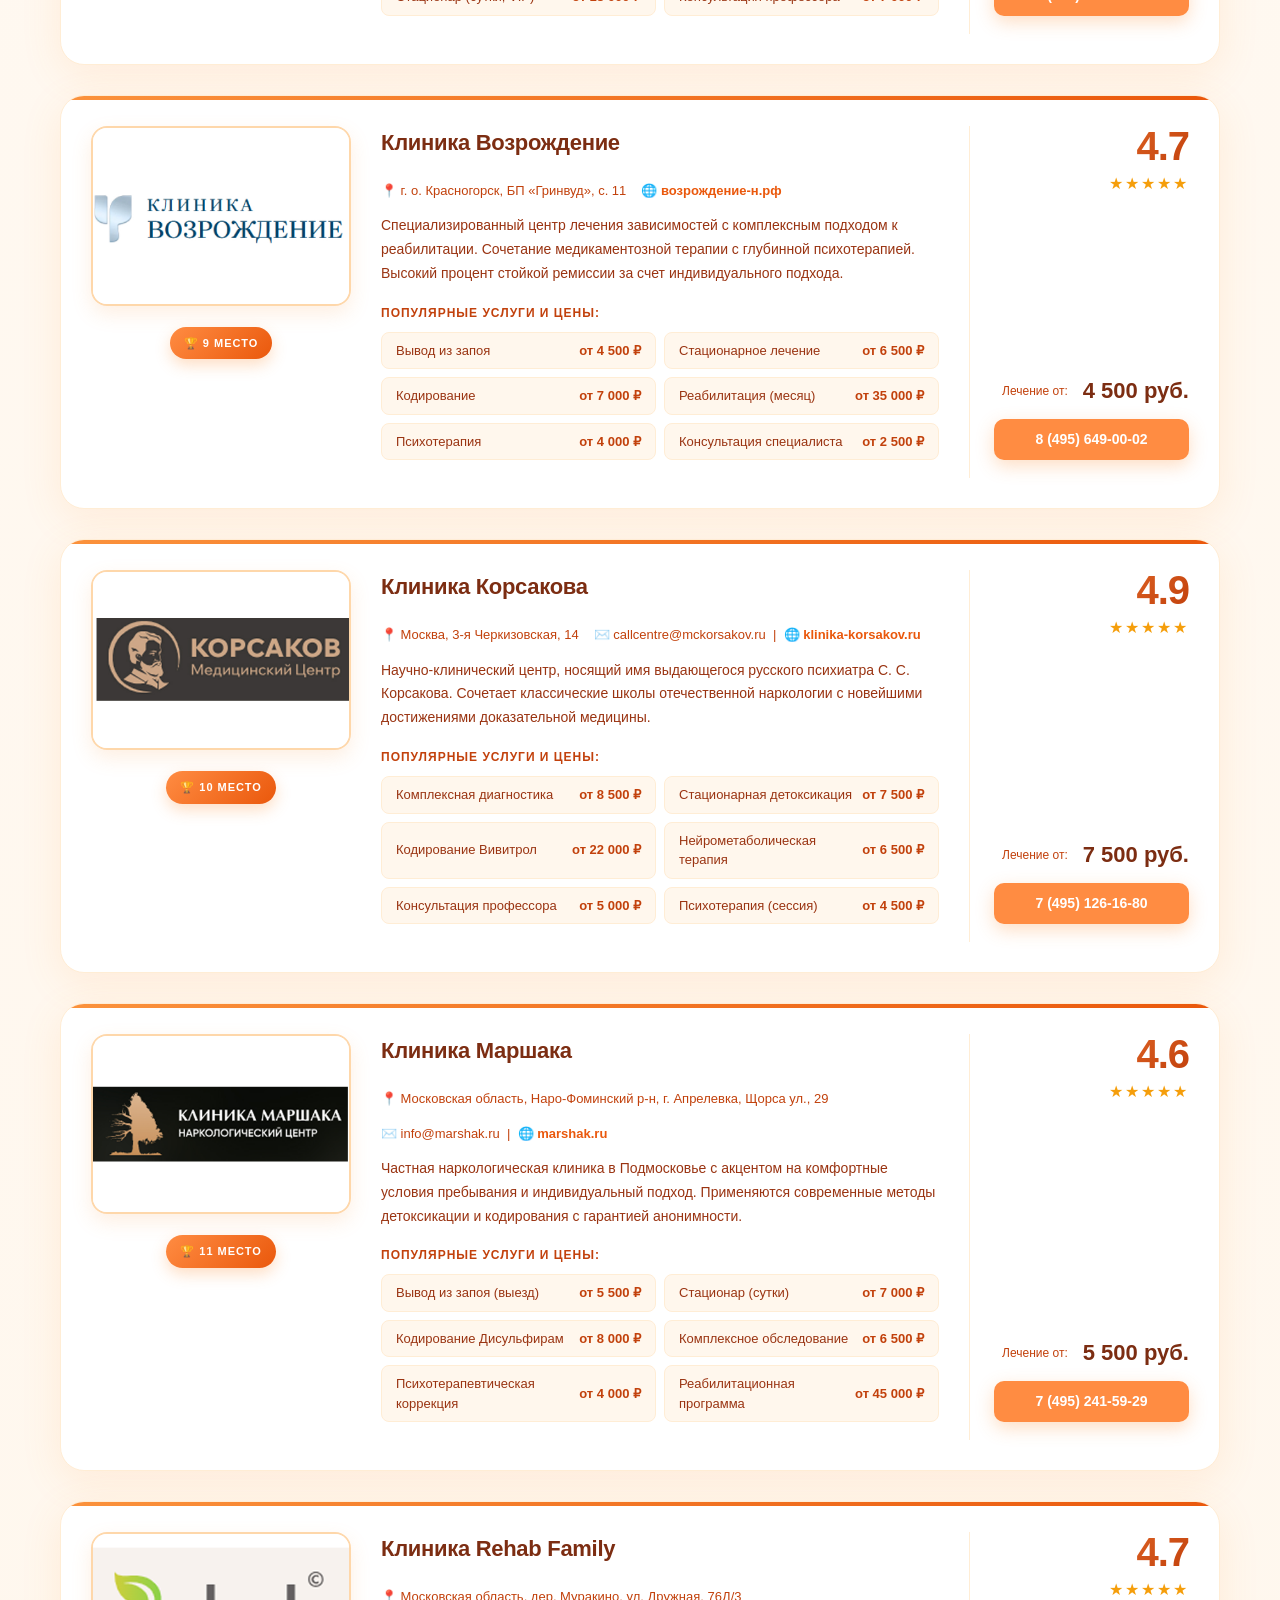
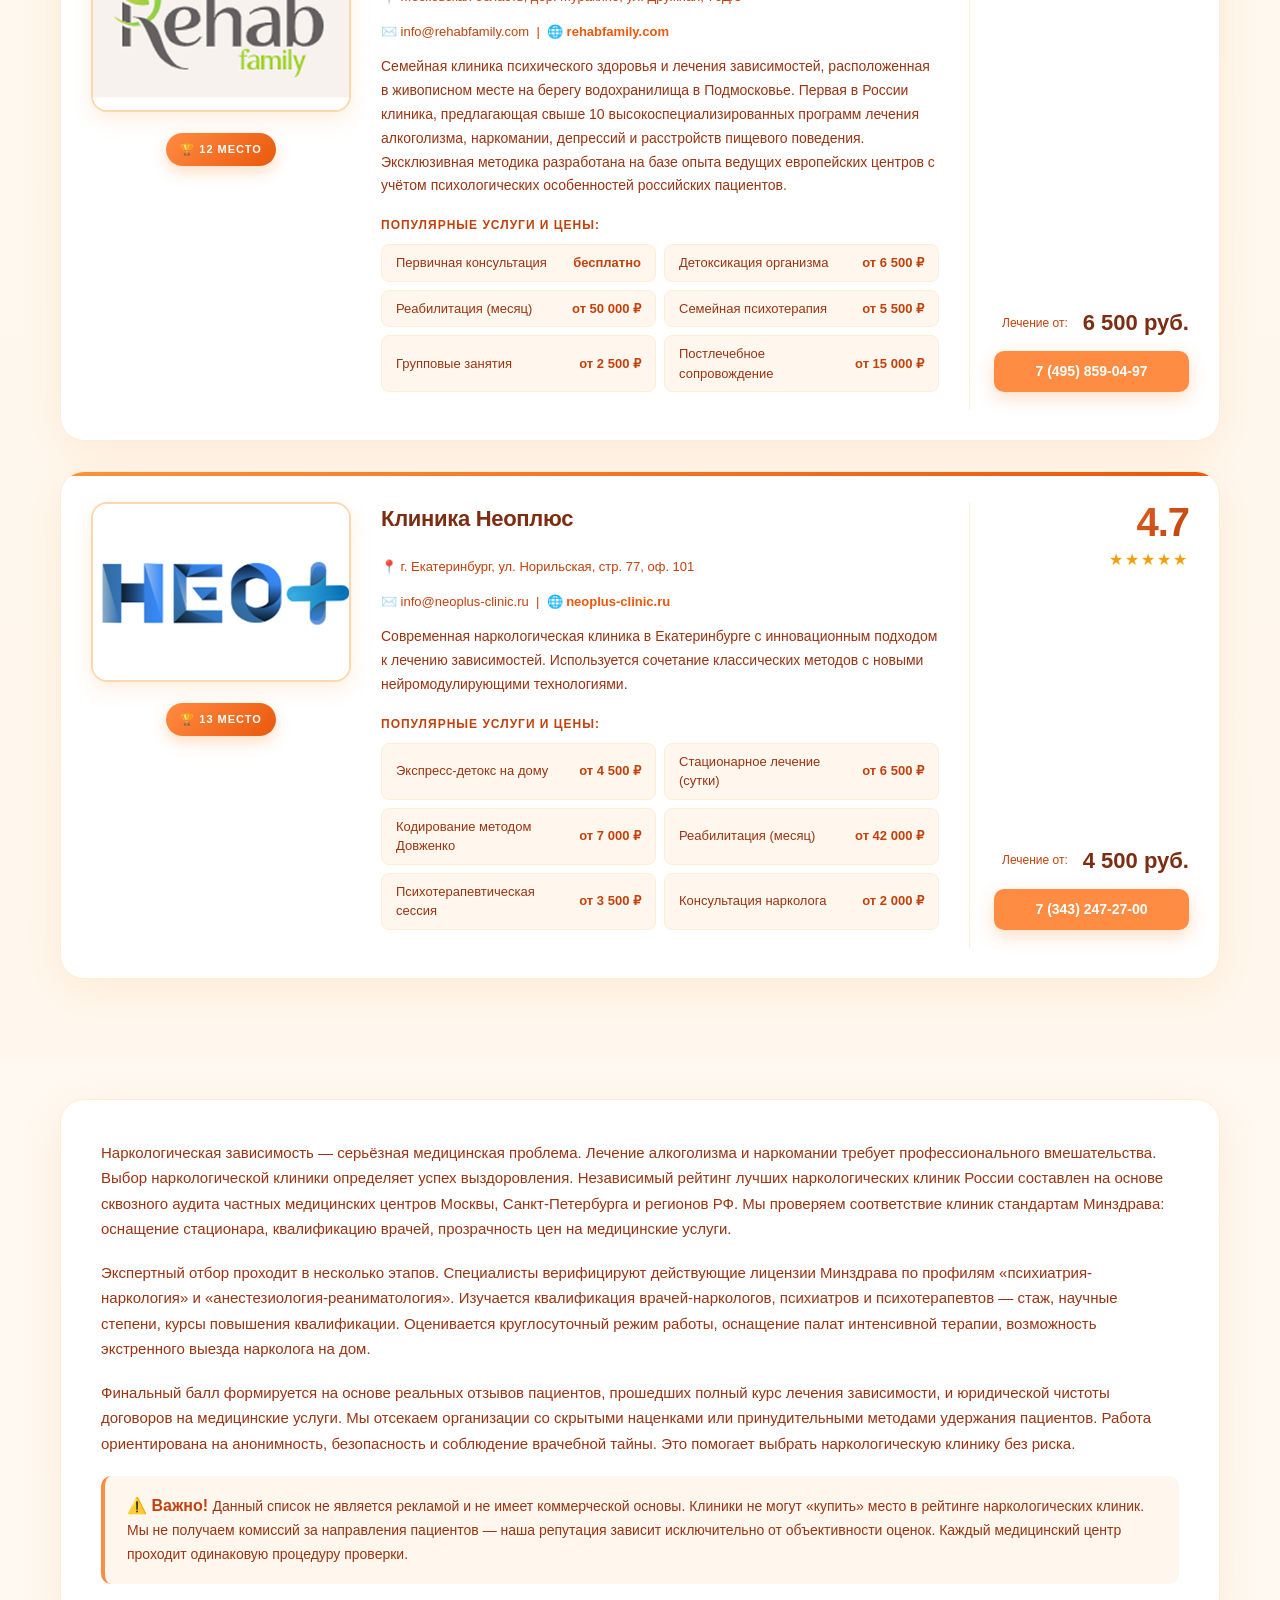
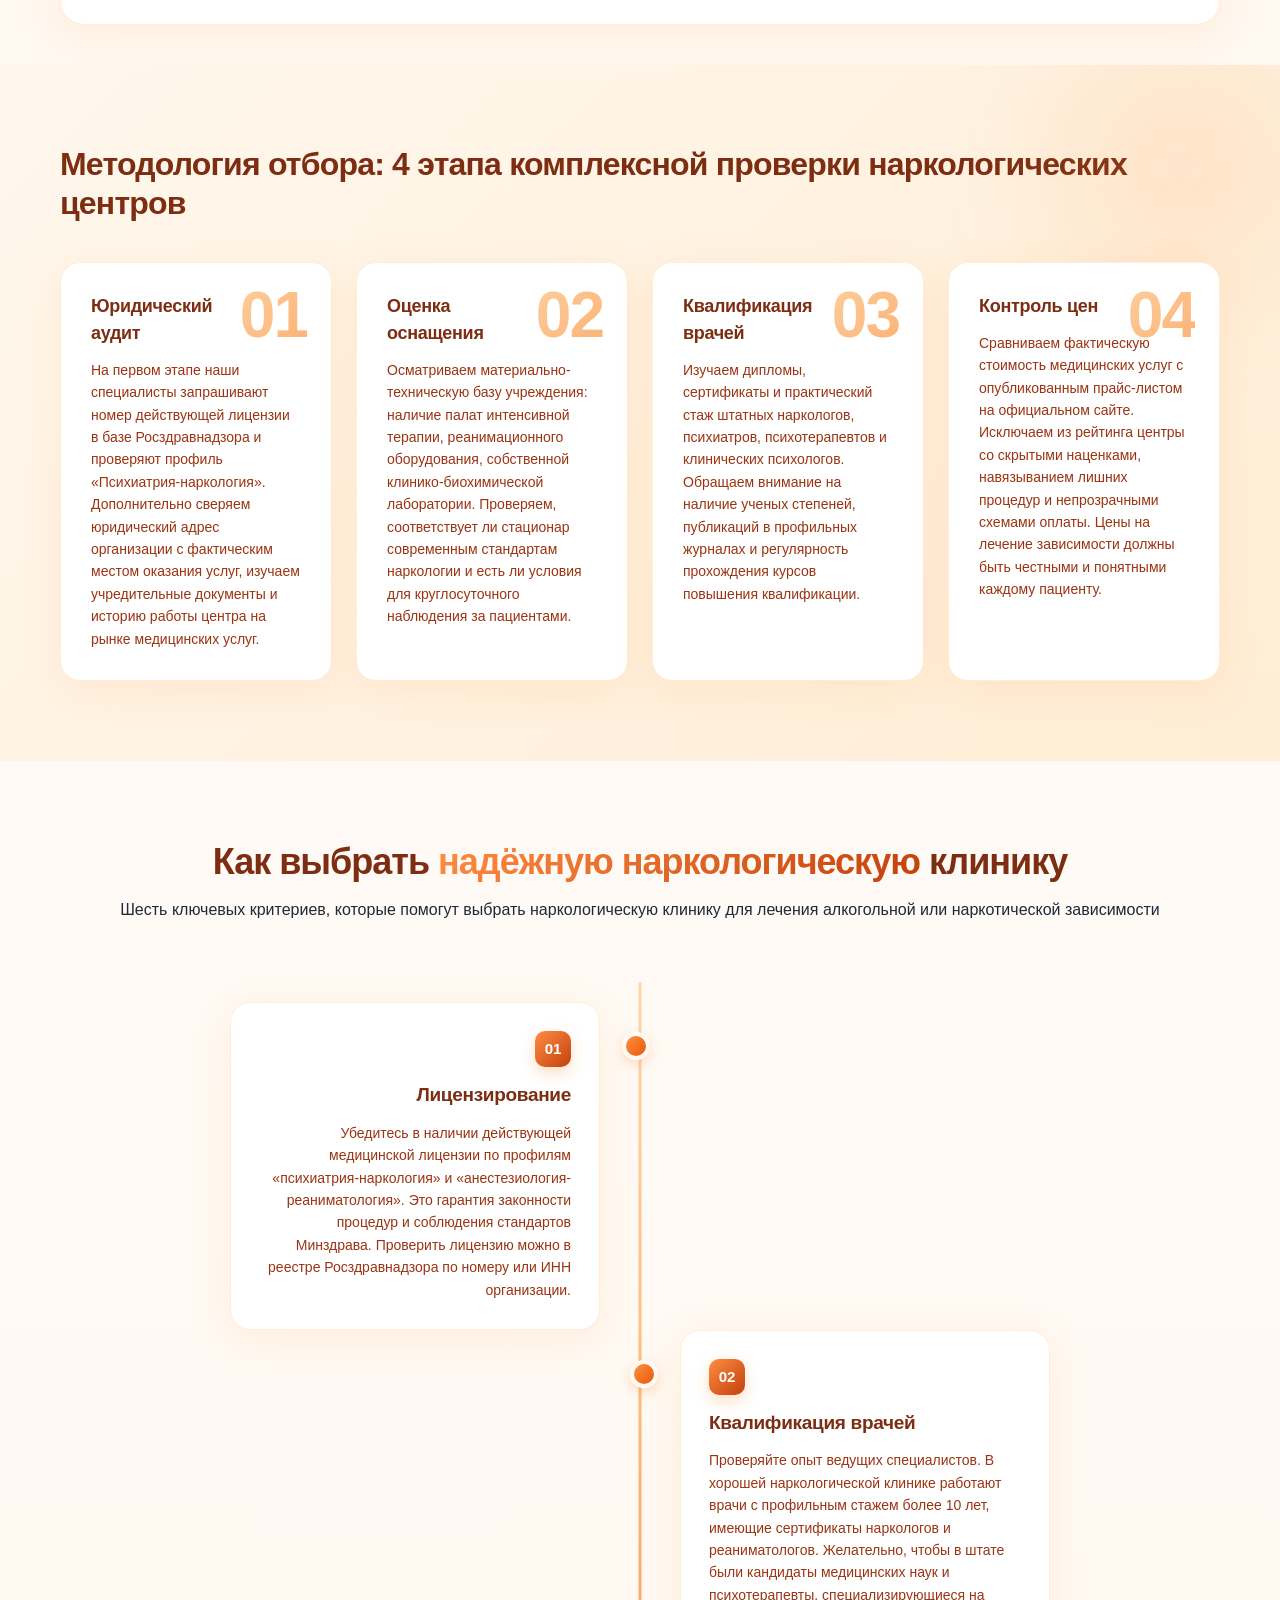
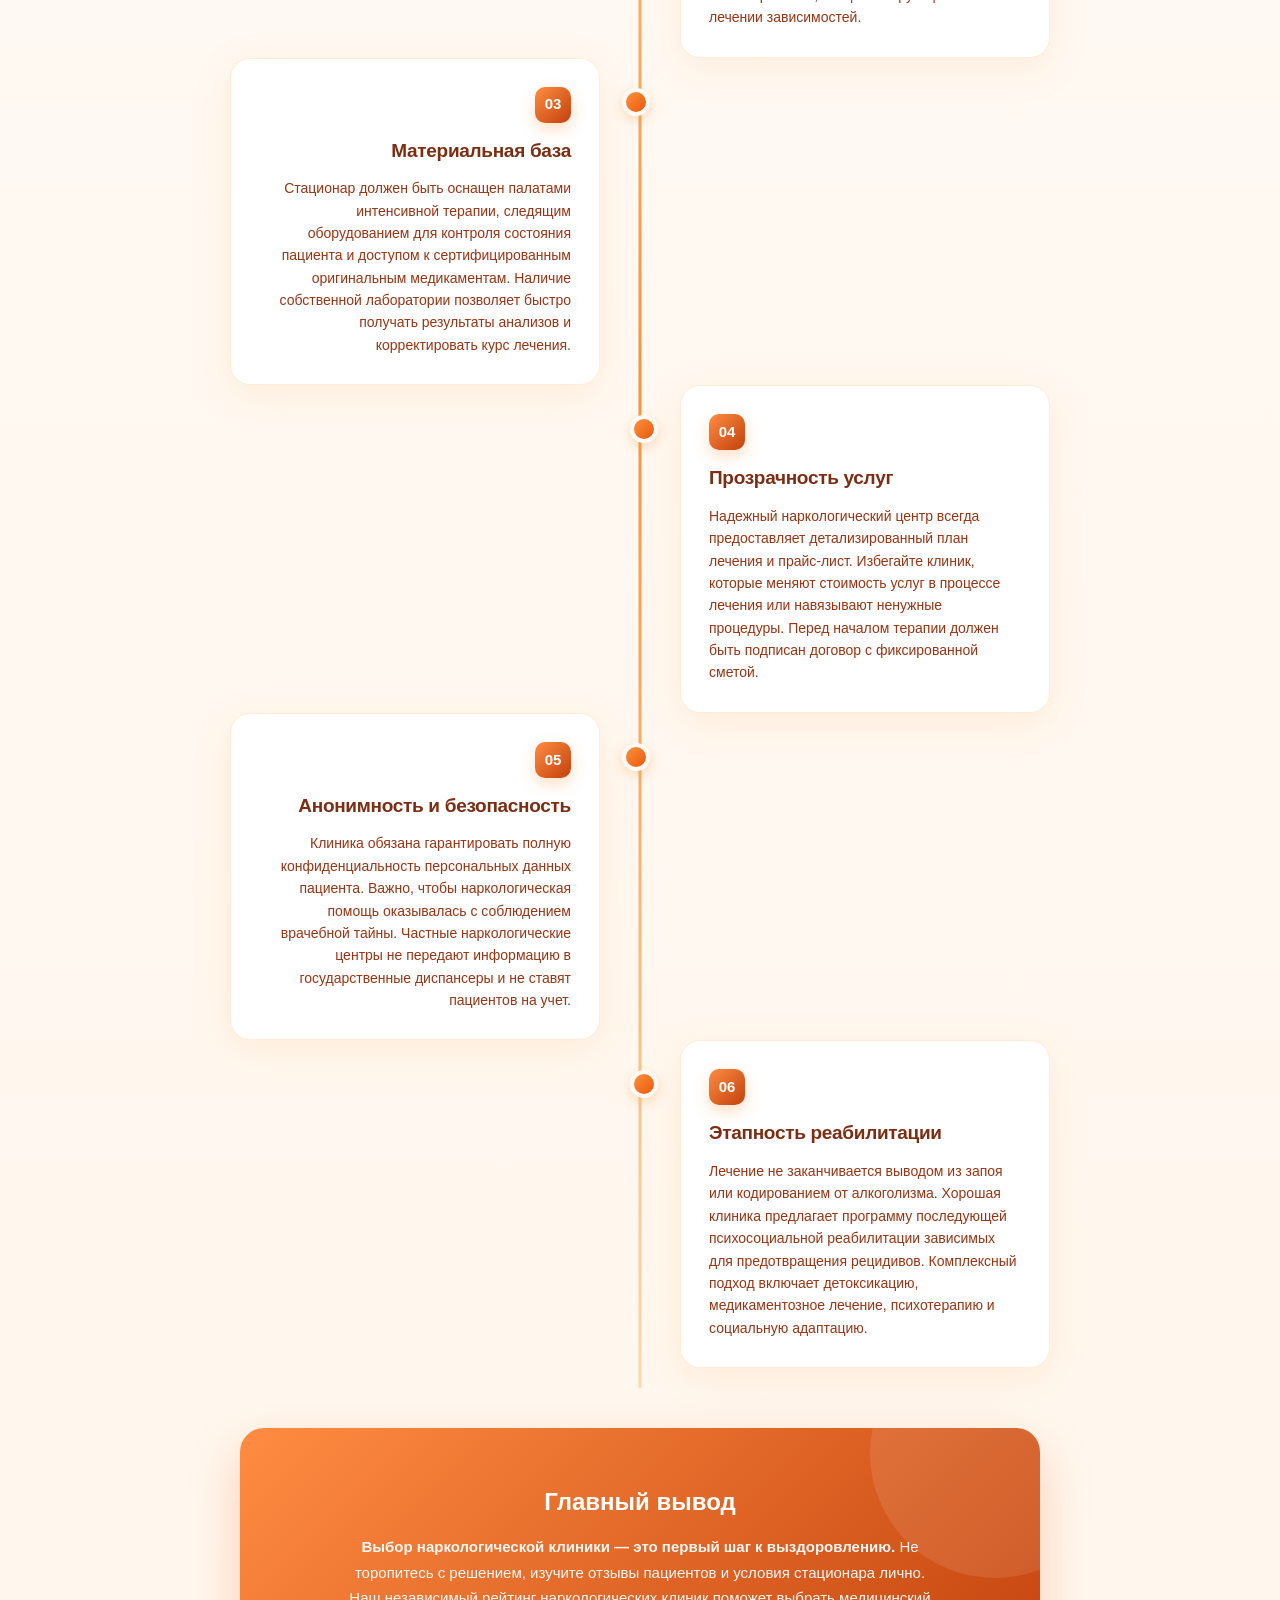
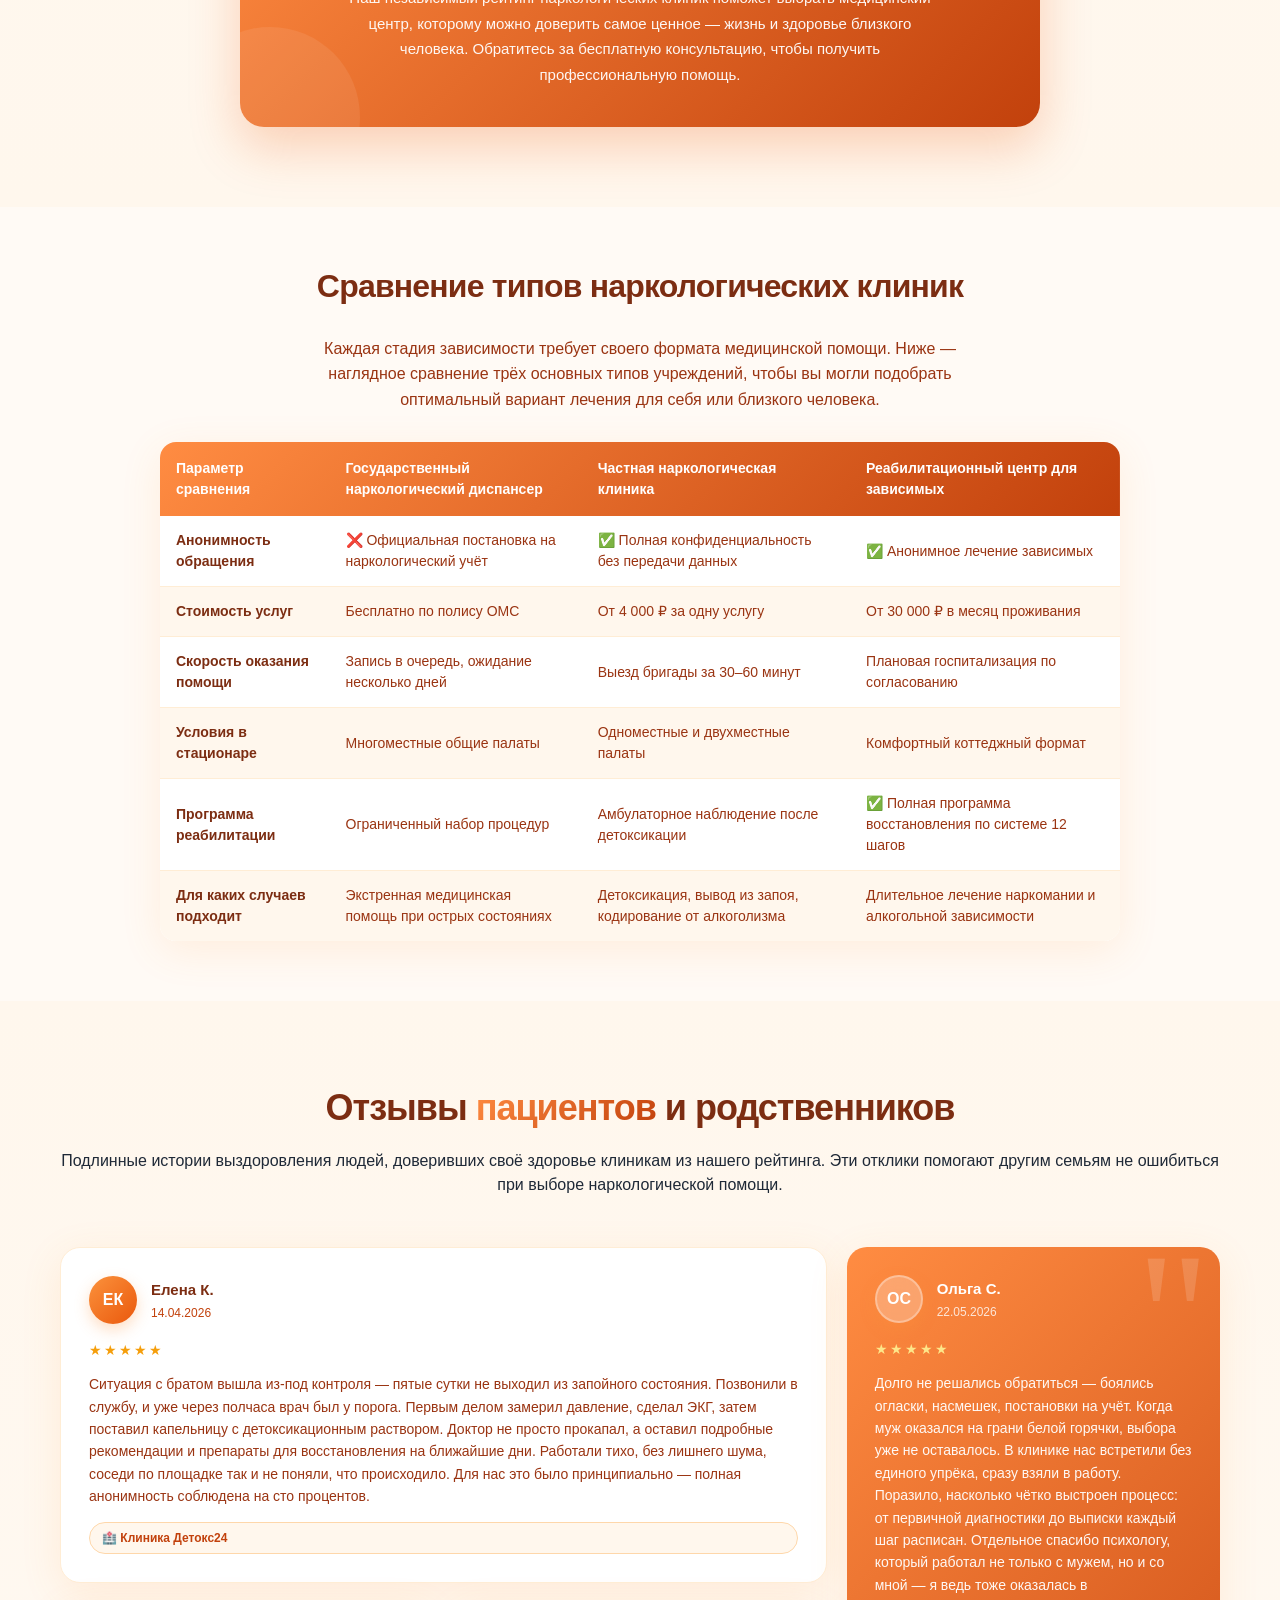
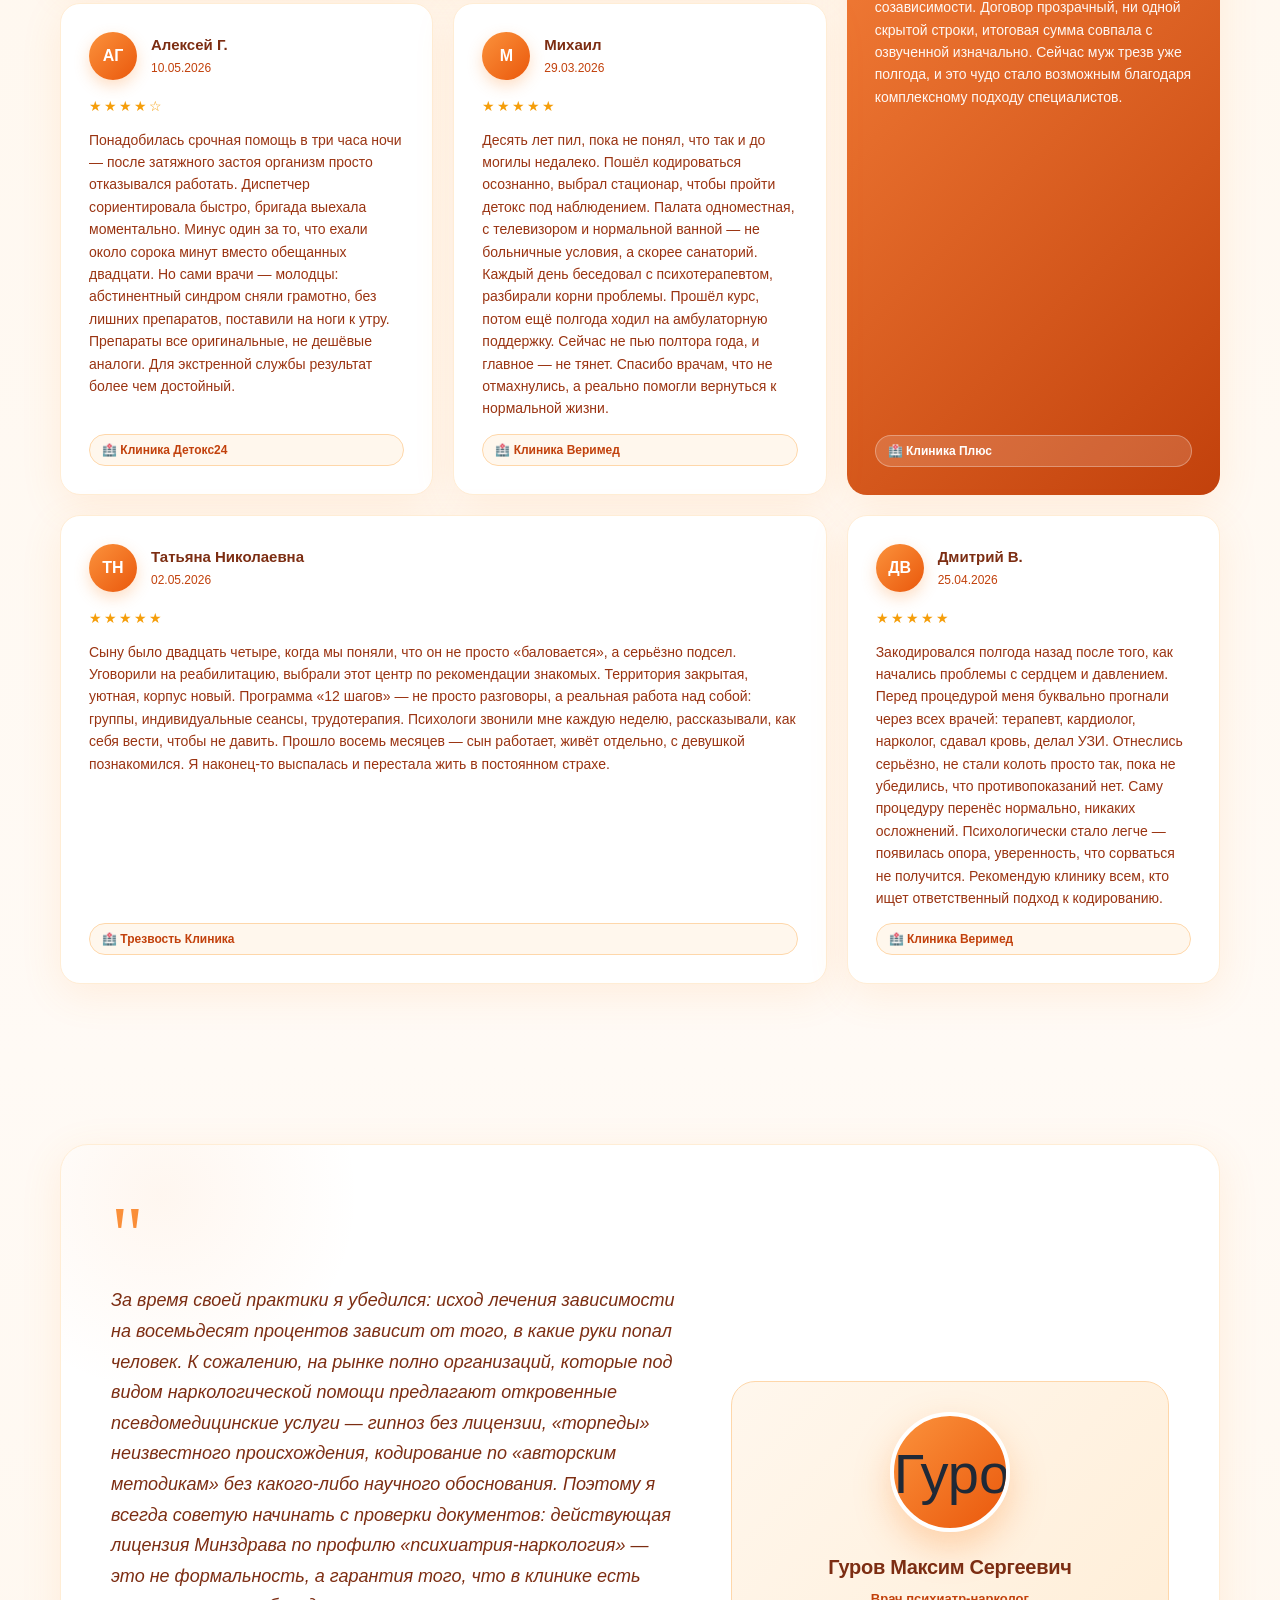
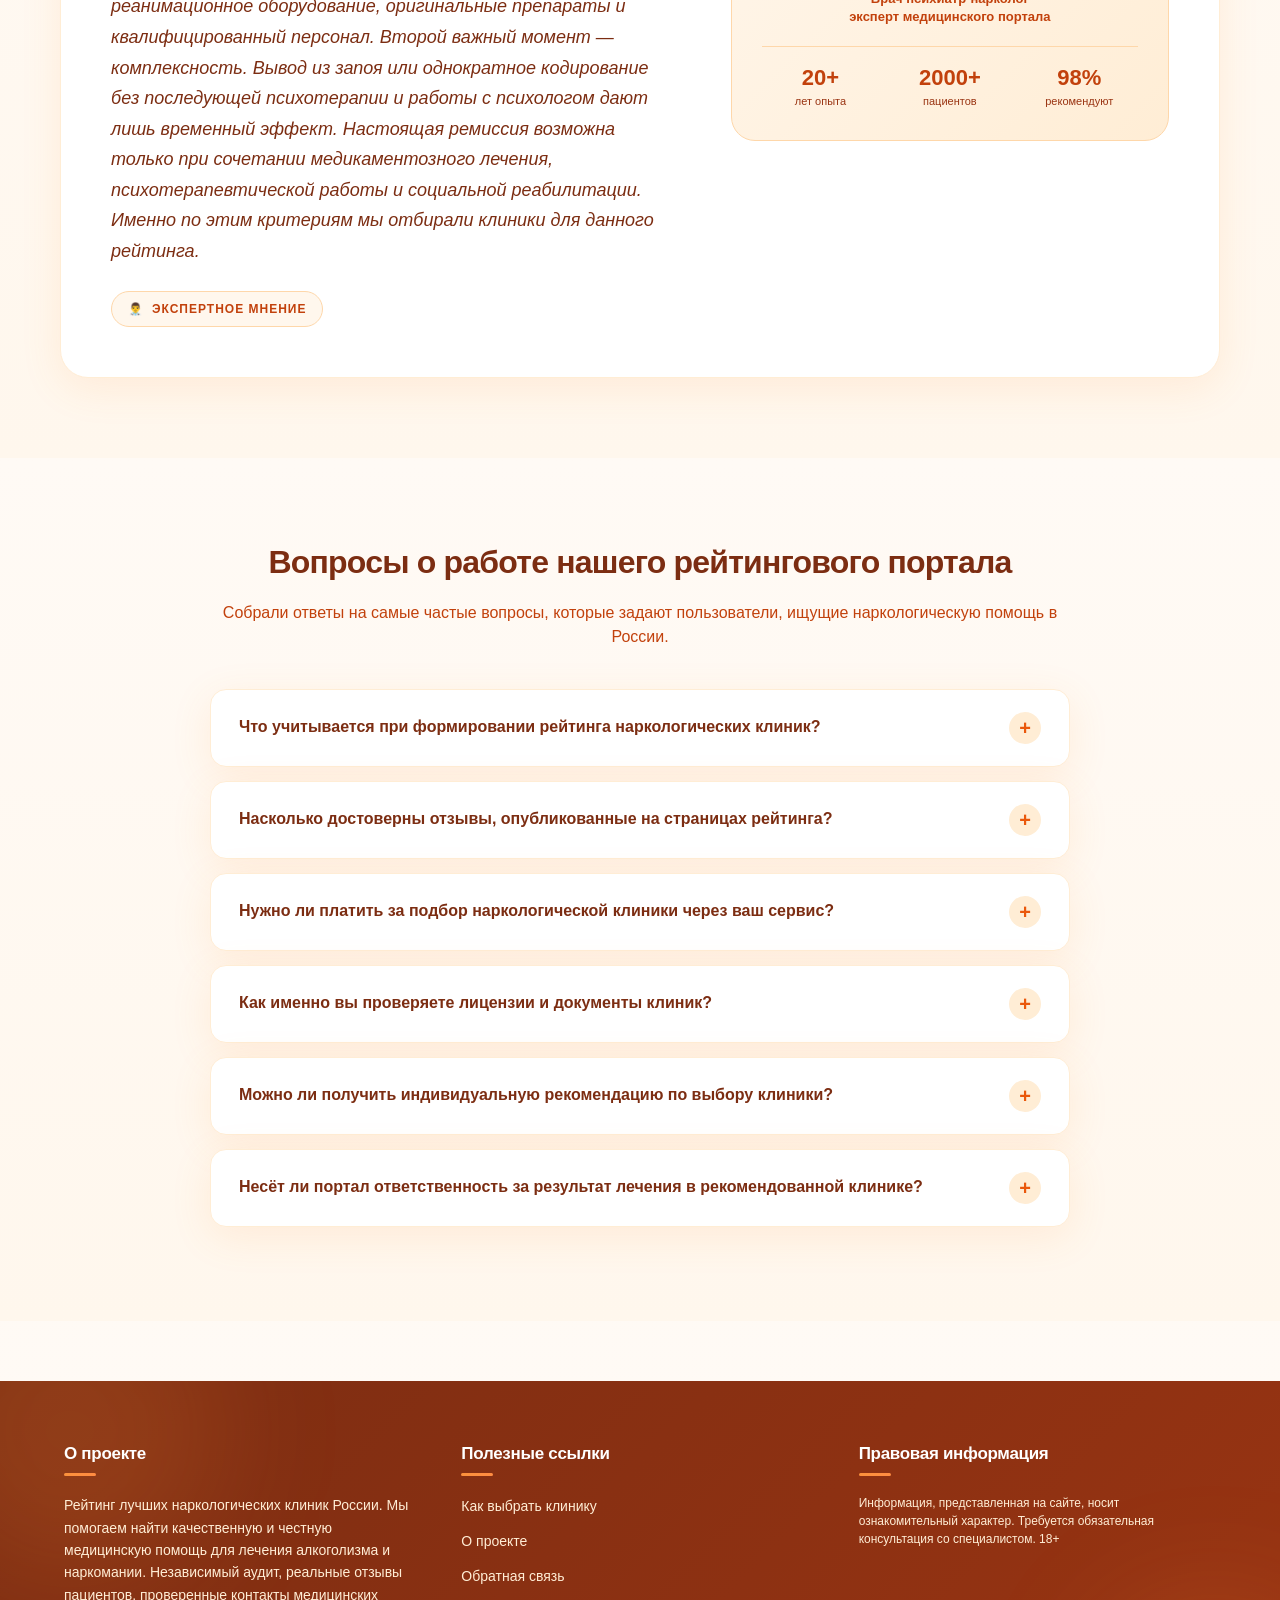
==== commit 5f890aa0: "chto izmenili?" ====
--- a/index.html
+++ b/index.html
@@ -6,8 +6,9 @@
   <meta name="viewport" content="width=device-width, initial-scale=1, maximum-scale=1, user-scalable=0" />
   <link rel="canonical" href="https://luchshie-narkokliniki-rossii.ru/">
   <meta name="description"
-    content="Клиник наркологических рейтинг 2026: ТОП-13 лучших наркологических центров России. Реальные отзывы пациентов, цены на лечение алкоголизма и наркомании, адреса и телефоны. Помощь в выборе клиники.">
-  <title>Наркологических клиник России рейтинг 2026: ТОП-13 лучших центров | luchshie-narkokliniki-rossii.ru</title>
+    content="Клиник наркологических России рейтинг 2026 года: ТОП-13 лучших медицинских центров лечения алкоголизма и наркомании. Реальные отзывы пациентов, цены на услуги, адреса и телефоны. Независимый аудит лицензий Минздрава и квалификации врачей-наркологов.">
+  <title>Наркологических клиник России рейтинг 2026: ТОП-13 лучших центров лечения зависимостей |
+    luchshie-narkokliniki-rossii.ru</title>
   <meta name="keywords"
     content="наркологических клиник, лучшие наркологические центры, наркология россия отзывы цены, лечение алкоголизма, лечение наркомании, реабилитация, детоксикация, кодирование, частная наркологическая клиника, наркологический центр москва, помощь на дому, медицинский центр">
 
@@ -390,50 +391,50 @@
         "mainEntity": [
             {
                 "@type": "Question",
-                "name": "По каким критериям клиники попадают в рейтинг?",
+                "name": "По каким критериям наркологические клиники попадают в рейтинг?",
                 "acceptedAnswer": {
                     "@type": "Answer",
-                    "text": "Мы оцениваем медицинские центры по 5 ключевым параметрам: наличие действующей медицинской лицензии Минздрава РФ, квалификация штатных врачей-наркологов и психиатров, прозрачность цен на услуги, реальная репутация (анализ независимых отзывов пациентов) и соблюдение принципов доказательной медицины. Клиники, уличенные в обмане или использовании запрещенных методов, в рейтинг не допускаются."
+                    "text": "Мы оцениваем медицинские центры по 5 ключевым параметрам: наличие действующей медицинской лицензии Минздрава РФ, квалификация штатных врачей-наркологов и психиатров, прозрачность цен на лечение, реальная репутация на основе анализа независимых отзывов пациентов и соблюдение принципов доказательной медицины. Наркологические клиники, уличенные в обмане или использовании запрещенных методов лечения зависимости, в рейтинг не допускаются."
                 }
             },
             {
                 "@type": "Question",
-                "name": "Можно ли доверять отзывам на вашем сайте?",
+                "name": "Можно ли доверять отзывам пациентов на вашем сайте?",
                 "acceptedAnswer": {
                     "@type": "Answer",
-                    "text": "Мы проводим строгую модерацию отзывов. Публикуются только развернутые мнения, прошедшие проверку на уникальность. Мы удаляем откровенно заказные хвалебные тексты и немотивированный негатив от конкурентов. Кроме того, мы сверяем информацию с независимыми площадками (ПроДокторов, Яндекс.Карты, 2ГИС)."
+                    "text": "Мы проводим строгую модерацию всех отзывов пациентов. Публикуются только развернутые мнения, прошедшие проверку на уникальность. Мы удаляем откровенно заказные хвалебные тексты и немотивированный негатив от конкурентов. Кроме того, мы сверяем информацию с независимыми площадками: ПроДокторов, Яндекс.Карты, 2ГИС и официальный сайт клиники. Реальные отзывы людей, прошедших курс лечения алкоголизма или наркомании, — это один из главных источников информации при составлении рейтинга."
                 }
             },
             {
                 "@type": "Question",
-                "name": "Платно ли пользоваться вашим сервисом подбора?",
+                "name": "Платно ли пользоваться вашим сервисом подбора наркологической клиники?",
                 "acceptedAnswer": {
                     "@type": "Answer",
-                    "text": "Нет, наш сервис полностью бесплатен для пациентов и их родственников. Вы можете изучить рейтинг, сравнить цены и получить консультацию нашего координатора без каких-либо комиссий. Цены в клиниках для вас остаются такими же, как при прямом обращении (или ниже, за счет наших партнерских программ)."
+                    "text": "Нет, наш сервис полностью бесплатен для пациентов и их родственников. Вы можете изучить рейтинг наркологических клиник, сравнить цены на лечение и получить бесплатную консультацию нашего координатора без каких-либо комиссий. Стоимость медицинских услуг в клиниках для вас остается такой же, как при прямом обращении, или ниже за счет партнерских программ. Наша задача — оказать информационную поддержку и помочь выбрать наркологическую клинику."
                 }
             },
             {
                 "@type": "Question",
-                "name": "Проверяете ли вы документы клиник перед добавлением?",
+                "name": "Проверяете ли вы лицензии и документы клиник перед добавлением в рейтинг?",
                 "acceptedAnswer": {
                     "@type": "Answer",
-                    "text": "Да, это обязательный этап. Наши эксперты проверяют наличие действующей лицензии на сайте Росздравнадзора, сверяют юридический адрес с фактическим, а также проверяем наличие в штате сертифицированных врачей-наркологов и психиатров. Если лицензия аннулирована, клиника немедленно удаляется из рейтинга."
+                    "text": "Да, это обязательный этап экспертизы. Наши специалисты проверяют наличие действующей лицензии на медицинскую деятельность на сайте Росздравнадзора, сверяют юридический адрес с фактическим, а также проверяют наличие в штате сертифицированных врачей-наркологов, психиатров и психотерапевтов. Если лицензия аннулирована или истекла, наркологическая клиника немедленно удаляется из рейтинга. Мы также контролируем соблюдение политики конфиденциальности и обработки персональных данных пациентов."
                 }
             },
             {
                 "@type": "Question",
-                "name": "Можете ли вы помочь подобрать клинику под мою ситуацию?",
+                "name": "Можете ли вы помочь подобрать наркологическую клинику под конкретную ситуацию?",
                 "acceptedAnswer": {
                     "@type": "Answer",
-                    "text": "Да, наши координаторы бесплатно и анонимно проконсультируют вас по телефону. Мы учтем ваш бюджет, город, тяжесть состояния пациента и необходимость специфических услуг (например, детокс на дому или закрытый стационар), чтобы предложить 2–3 наиболее подходящих варианта из нашего рейтинга."
+                    "text": "Да, наши координаторы бесплатно и анонимно проконсультируют вас по телефону горячей линии. Мы учтем ваш бюджет, город проживания, тяжесть состояния пациента и необходимость специфических медицинских услуг — например, детоксикация на дому, закрытый реабилитационный центр или стационарное лечение в Москве и Московской области. На основе этих данных мы предложим 2–3 наиболее подходящих варианта из нашего рейтинга лучших наркологических клиник."
                 }
             },
             {
                 "@type": "Question",
-                "name": "Несете ли вы ответственность за качество лечения в клинике?",
+                "name": "Несете ли вы ответственность за качество лечения в выбранной клинике?",
                 "acceptedAnswer": {
                     "@type": "Answer",
-                    "text": "Наш портал является информационным агрегатором. Договор на оказание медицинских услуг вы заключаете напрямую с выбранной клиникой, и она несет полную юридическую ответственность за результат. Однако мы ведем постоянный мониторинг: при поступлении систематических обоснованных жалоб мы проводим внутреннюю проверку и исключаем клинику из рейтинга."
+                    "text": "Наш портал является информационным агрегатором. Договор на оказание медицинских услуг вы заключаете напрямую с выбранной наркологической клиникой, и она несет полную юридическую ответственность за результат лечения зависимости. Однако мы ведем постоянный мониторинг качества: при поступлении систематических обоснованных жалоб от пациентов мы проводим внутреннюю проверку и исключаем клинику из рейтинга. Наша главная задача — обеспечить безопасность и помочь людям получить квалифицированную наркологическую помощь в проверенном медицинском центре."
                 }
             }
         ]
@@ -448,7 +449,7 @@
     <div class="header__wrapper">
       <div class="header__container">
         <a class="header__logo logo" href="./index.html">
-          <div class="logo__icon">🍑</div>
+          <div class="logo__icon">🏢</div>
           <div>
             <span class="logo__text">Лучшие Клиники</span>
             <span class="logo__sub">НАРКОЛОГИЯ РОССИИ</span>
@@ -474,19 +475,19 @@
       <!-- ===== HERO / INTRO ===== -->
       <section class="intro">
         <div class="intro__container">
-          <h1 class="intro__title">Лучшие наркологические клиники России — <span>рейтинг 2026</span></h1>
+          <h1 class="intro__title">Лучшие наркологические клиники России — <span>независимый рейтинг 2026</span></h1>
           <p class="intro__subtitle">
-            Независимый рейтинг лучших наркологических клиник России: проверяем лицензии, анализируем отзывы
-            реальных пациентов, сравниваем цены на лечение алкоголизма и наркомании. Публикуем прямые контакты
-            медицинских центров без наценок и скрытых комиссий.
+            Независимый рейтинг лучших наркологических клиник России 2026 года. Проверяем лицензии Минздрава,
+            анализируем реальные отзывы пациентов, сравниваем цены на лечение алкоголизма и наркомании.
+            Публикуем прямые контакты медицинских центров — без скрытых комиссий и наценок.
           </p>
 
           <div class="intro__advs">
-            <div class="intro__adv">🏨 Стационарное лечение и наблюдение</div>
-            <div class="intro__adv">🚑 Круглосуточная выездная служба</div>
-            <div class="intro__adv">🛡️ Полная конфиденциальность лечения</div>
-            <div class="intro__adv">💰 Прозрачное ценообразование</div>
-            <div class="intro__adv">📜 Аккредитация Минздрава РФ</div>
+            <div class="intro__adv">🏨 Стационарное лечение зависимостей</div>
+            <div class="intro__adv">🚑 Круглосуточная наркологическая помощь на дому</div>
+            <div class="intro__adv">🛡️ Полная анонимность и врачебная тайна</div>
+            <div class="intro__adv">💰 Прозрачные цены на медицинские услуги</div>
+            <div class="intro__adv">📜 Лицензии Минздрава РФ у каждой клиники</div>
           </div>
         </div>
       </section>
@@ -563,17 +564,7 @@
                     и
                     реабилитации.
                   </p>
-                  <div class="clinic-card__advantages">
-                    <div class="advantage-item"><span>✓</span><span>Полная соматическая диагностика (УЗИ, ЭКГ,
-                        анализы)</span>
-                    </div>
-                    <div class="advantage-item"><span>✓</span><span>Врачи смежных специальностей в штате</span></div>
-                    <div class="advantage-item"><span>✓</span><span>Комфортные одноместные и двухместные палаты</span>
-                    </div>
-                    <div class="advantage-item"><span>✓</span><span>Программы последующей противорецидивной
-                        терапии</span>
-                    </div>
-                  </div>
+
                   <div class="clinic-card__services">
                     <div class="clinic-card__services-title">Популярные услуги и цены:</div>
                     <div class="clinic-card__services-list">
@@ -646,36 +637,27 @@
                         href="https://dr-kalyuzhnaya.ru/" target="_blank">dr-kalyuzhnaya.ru</a></span>
                   </div>
                   <p class="clinic-card__descr micro-organization-description" itemprop="description">
-                    Авторский центр психиатрии и наркологии с глубоким уклоном в индивидуальные реабилитационные
-                    программы.
-                    Высокий процент долгосрочной ремиссии за счет уникальных психотерапевтических методик и
-                    персонального
-                    подхода.
+                    Частная наркологическая клиника в Краснодаре, специализирующаяся на комплексном лечении алкогольной,
+                    наркотической и поведенческих зависимостей. Учреждение применяет классические методы терапии в
+                    сочетании с современными протоколами детоксикации и кодирования. Все медицинские процедуры
+                    проводятся с полным соблюдением врачебной тайны — данные пациентов не передаются в государственные
+                    органы. При клинике действует круглосуточная мобильная бригада для экстренных выездов на дом.
                   </p>
-                  <div class="clinic-card__advantages">
-                    <div class="advantage-item"><span>✓</span><span>Авторские запатентованные методики лечения</span>
-                    </div>
-                    <div class="advantage-item"><span>✓</span><span>Команда кандидатов и докторов медицинских
-                        наук</span>
-                    </div>
-                    <div class="advantage-item"><span>✓</span><span>Работа со сложными случаями и рецидивами</span>
-                    </div>
-                    <div class="advantage-item"><span>✓</span><span>Программы для созависимых родственников</span></div>
-                  </div>
+
                   <div class="clinic-card__services">
-                    <div class="clinic-card__services-title">Популярные услуги и цены:</div>
+                    <div class="clinic-card__services-title">Основные услуги и стоимость:</div>
                     <div class="clinic-card__services-list">
-                      <div class="service-row"><span class="service-name">Психотерапевтическая сессия</span><span
+                      <div class="service-row"><span class="service-name">Индивидуальный сеанс психотерапии</span><span
                           class="service-price">от 5 000 ₽</span></div>
-                      <div class="service-row"><span class="service-name">Комплексная диагностика</span><span
+                      <div class="service-row"><span class="service-name">Углублённое обследование организма</span><span
                           class="service-price">от 7 500 ₽</span></div>
-                      <div class="service-row"><span class="service-name">Кодирование по авторской методике</span><span
+                      <div class="service-row"><span class="service-name">Кодирование от алкоголизма</span><span
                           class="service-price">от 9 000 ₽</span></div>
-                      <div class="service-row"><span class="service-name">Амбулаторная детоксикация</span><span
+                      <div class="service-row"><span class="service-name">Детоксикация без госпитализации</span><span
                           class="service-price">от 6 000 ₽</span></div>
-                      <div class="service-row"><span class="service-name">Стационарное лечение (сутки)</span><span
+                      <div class="service-row"><span class="service-name">Пребывание в стационаре (сутки)</span><span
                           class="service-price">от 8 500 ₽</span></div>
-                      <div class="service-row"><span class="service-name">Семейная консультация</span><span
+                      <div class="service-row"><span class="service-name">Консультация для членов семьи</span><span
                           class="service-price">от 4 500 ₽</span></div>
                     </div>
                   </div>
@@ -738,17 +720,7 @@
                     экстренной детоксикации до длительной психосоциальной реабилитации. Закрытый стационар с охраняемой
                     территорией.
                   </p>
-                  <div class="clinic-card__advantages">
-                    <div class="advantage-item"><span>✓</span><span>Закрытый охраняемый стационар коттеджного
-                        типа</span>
-                    </div>
-                    <div class="advantage-item"><span>✓</span><span>Программа реабилитации на 3–6 месяцев</span></div>
-                    <div class="advantage-item"><span>✓</span><span>Группы поддержки и терапевтические сообщества</span>
-                    </div>
-                    <div class="advantage-item"><span>✓</span><span>Пожизненное сопровождение выпускников
-                        программы</span>
-                    </div>
-                  </div>
+
                   <div class="clinic-card__services">
                     <div class="clinic-card__services-title">Популярные услуги и цены:</div>
                     <div class="clinic-card__services-list">
@@ -825,13 +797,7 @@
                     комбинированные
                     методики.
                   </p>
-                  <div class="clinic-card__advantages">
-                    <div class="advantage-item"><span>✓</span><span>Аппаратный плазмаферез и ВЛОК</span></div>
-                    <div class="advantage-item"><span>✓</span><span>Штат кандидатов медицинских наук</span></div>
-                    <div class="advantage-item"><span>✓</span><span>Лояльные программы рассрочки платежей</span></div>
-                    <div class="advantage-item"><span>✓</span><span>Современное диагностическое оборудование</span>
-                    </div>
-                  </div>
+
                   <div class="clinic-card__services">
                     <div class="clinic-card__services-title">Популярные услуги и цены:</div>
                     <div class="clinic-card__services-list">
@@ -908,12 +874,7 @@
                     протоколы детоксикации и психотерапевтического кодирования. Современное оборудование экспертного
                     класса.
                   </p>
-                  <div class="clinic-card__advantages">
-                    <div class="advantage-item"><span>✓</span><span>Международные протоколы лечения</span></div>
-                    <div class="advantage-item"><span>✓</span><span>Оборудование экспертного класса</span></div>
-                    <div class="advantage-item"><span>✓</span><span>Комплексная диагностика организма</span></div>
-                    <div class="advantage-item"><span>✓</span><span>Психотерапевтическая поддержка</span></div>
-                  </div>
+
                   <div class="clinic-card__services">
                     <div class="clinic-card__services-title">Популярные услуги и цены:</div>
                     <div class="clinic-card__services-list">
@@ -985,34 +946,32 @@
                         href="https://detox24.ru/" target="_blank">detox24.ru</a></span>
                   </div>
                   <p class="clinic-card__descr micro-organization-description" itemprop="description">
-                    Специализированная служба экстренной наркологической помощи круглосуточного режима работы.
-                    Круглосуточный
-                    выезд мобильных бригад для купирования абстинентного синдрома, снятия похмелья и прерывания запоя на
-                    дому.
+                    Многопрофильный наркологический центр закрытого типа с опытом работы более 10 лет.
+                    Лечение алкоголизма, наркомании, токсикомании и табакокурения с использованием традиционных
+                    методов и авторских разработок. Врачи высокой квалификации работают на принципах уважения,
+                    профессиональной поддержки и взаимопомощи.
                   </p>
-                  <div class="clinic-card__advantages">
-                    <div class="advantage-item"><span>✓</span><span>Круглосуточный выезд бригады 24/7</span></div>
-                    <div class="advantage-item"><span>✓</span><span>Автомобили без медицинской символики</span></div>
-                    <div class="advantage-item"><span>✓</span><span>Экспресс-диагностика на месте</span></div>
-                    <div class="advantage-item"><span>✓</span><span>Оригинальные препараты</span></div>
-                  </div>
+
+
                   <div class="clinic-card__services">
-                    <div class="clinic-card__services-title">Популярные услуги и цены:</div>
+                    <div class="clinic-card__services-title">Основные услуги и стоимость:</div>
                     <div class="clinic-card__services-list">
-                      <div class="service-row"><span class="service-name">Экстренный выезд нарколога</span><span
+                      <div class="service-row"><span class="service-name">Срочный вызов нарколога на дом</span><span
                           class="service-price">от 4 000 ₽</span></div>
-                      <div class="service-row"><span class="service-name">Стандартная капельница</span><span
+                      <div class="service-row"><span class="service-name">Базовая детоксикация (капельница)</span><span
                           class="service-price">от 3 900 ₽</span></div>
-                      <div class="service-row"><span class="service-name">Двойная детоксикация</span><span
+                      <div class="service-row"><span class="service-name">Усиленная двойная детоксикация</span><span
                           class="service-price">от 5 800 ₽</span></div>
-                      <div class="service-row"><span class="service-name">Кодирование на дому</span><span
+                      <div class="service-row"><span class="service-name">Кодирование от алкоголизма на дому</span><span
                           class="service-price">от 6 000 ₽</span></div>
-                      <div class="service-row"><span class="service-name">Вшивание Торпедо</span><span
-                          class="service-price">от 8 500 ₽</span></div>
-                      <div class="service-row"><span class="service-name">Экстренное вытрезвление</span><span
+                      <div class="service-row"><span class="service-name">Вшивание импланта Торпедо</span><span
+                          class="service-price">от 8
+                          500 ₽</span></div>
+                      <div class="service-row"><span class="service-name">Срочное вытрезвление пациента</span><span
                           class="service-price">от 5 500 ₽</span></div>
                     </div>
                   </div>
+
 
                 </div>
                 <div class="clinic-card__rating-block">
@@ -1071,12 +1030,7 @@
                     зависимостей с использованием современных протоколов детоксикации и реабилитации. Комфортные условия
                     стационара.
                   </p>
-                  <div class="clinic-card__advantages">
-                    <div class="advantage-item"><span>✓</span><span>Полная соматическая диагностика</span></div>
-                    <div class="advantage-item"><span>✓</span><span>Врачи смежных специальностей</span></div>
-                    <div class="advantage-item"><span>✓</span><span>Комфортные палаты</span></div>
-                    <div class="advantage-item"><span>✓</span><span>Программы противорецидивной терапии</span></div>
-                  </div>
+
                   <div class="clinic-card__services">
                     <div class="clinic-card__services-title">Популярные услуги и цены:</div>
                     <div class="clinic-card__services-list">
@@ -1153,13 +1107,7 @@
                     уровень сервиса, современное диагностическое оборудование экспертного класса, мультидисциплинарные
                     консилиумы.
                   </p>
-                  <div class="clinic-card__advantages">
-                    <div class="advantage-item"><span>✓</span><span>Оборудование экспертного класса МРТ/КТ/ЭЭГ</span>
-                    </div>
-                    <div class="advantage-item"><span>✓</span><span>Мультидисциплинарные консилиумы врачей</span></div>
-                    <div class="advantage-item"><span>✓</span><span>Лечение двойных диагнозов</span></div>
-                    <div class="advantage-item"><span>✓</span><span>Премиальные одноместные палаты</span></div>
-                  </div>
+
                   <div class="clinic-card__services">
                     <div class="clinic-card__services-title">Популярные услуги и цены:</div>
                     <div class="clinic-card__services-list">
@@ -1237,12 +1185,7 @@
                     медикаментозной терапии с глубинной психотерапией. Высокий процент стойкой ремиссии за счет
                     индивидуального подхода.
                   </p>
-                  <div class="clinic-card__advantages">
-                    <div class="advantage-item"><span>✓</span><span>Индивидуальные программы реабилитации</span></div>
-                    <div class="advantage-item"><span>✓</span><span>Работа с первопричинами зависимости</span></div>
-                    <div class="advantage-item"><span>✓</span><span>Психологическая поддержка родственников</span></div>
-                    <div class="advantage-item"><span>✓</span><span>Программы постлечебного сопровождения</span></div>
-                  </div>
+
                   <div class="clinic-card__services">
                     <div class="clinic-card__services-title">Популярные услуги и цены:</div>
                     <div class="clinic-card__services-list">
@@ -1322,17 +1265,7 @@
                     Научно-клинический центр, носящий имя выдающегося русского психиатра С. С. Корсакова. Сочетает
                     классические школы отечественной наркологии с новейшими достижениями доказательной медицины.
                   </p>
-                  <div class="clinic-card__advantages">
-                    <div class="advantage-item"><span>✓</span><span>Профессорский состав и врачи высшей категории</span>
-                    </div>
-                    <div class="advantage-item"><span>✓</span><span>Нейрометаболическая терапия и восстановление
-                        когнитивных
-                        функций</span></div>
-                    <div class="advantage-item"><span>✓</span><span>Собственная нейрофизиологическая лаборатория</span>
-                    </div>
-                    <div class="advantage-item"><span>✓</span><span>Научный подход к каждому случаю зависимости</span>
-                    </div>
-                  </div>
+
                   <div class="clinic-card__services">
                     <div class="clinic-card__services-title">Популярные услуги и цены:</div>
                     <div class="clinic-card__services-list">
@@ -1409,17 +1342,7 @@
                     индивидуальный
                     подход. Применяются современные методы детоксикации и кодирования с гарантией анонимности.
                   </p>
-                  <div class="clinic-card__advantages">
-                    <div class="advantage-item"><span>✓</span><span>Загородный стационар с комфортабельными
-                        номерами</span>
-                    </div>
-                    <div class="advantage-item"><span>✓</span><span>Круглосуточное медицинское наблюдение</span></div>
-                    <div class="advantage-item"><span>✓</span><span>Собственная аптека с оригинальными
-                        препаратами</span>
-                    </div>
-                    <div class="advantage-item"><span>✓</span><span>Трансфер из любой точки Москвы и области</span>
-                    </div>
-                  </div>
+
                   <div class="clinic-card__services">
                     <div class="clinic-card__services-title">Популярные услуги и цены:</div>
                     <div class="clinic-card__services-list">
@@ -1498,16 +1421,7 @@
                     поведения. Эксклюзивная методика разработана на базе опыта ведущих европейских центров с учётом
                     психологических особенностей российских пациентов.
                   </p>
-                  <div class="clinic-card__advantages">
-                    <div class="advantage-item"><span>✓</span><span>Живописная территория 1 га на берегу
-                        водохранилища</span></div>
-                    <div class="advantage-item"><span>✓</span><span>Три отдельных корпуса по профилям лечения</span>
-                    </div>
-                    <div class="advantage-item"><span>✓</span><span>Профессорский состав и кандидаты наук в штате</span>
-                    </div>
-                    <div class="advantage-item"><span>✓</span><span>Активная вовлечённость семьи в процесс
-                        выздоровления</span></div>
-                  </div>
+
                   <div class="clinic-card__services">
                     <div class="clinic-card__services-title">Популярные услуги и цены:</div>
                     <div class="clinic-card__services-list">
@@ -1586,16 +1500,7 @@
                     Современная наркологическая клиника в Екатеринбурге с инновационным подходом к лечению зависимостей.
                     Используется сочетание классических методов с новыми нейромодулирующими технологиями.
                   </p>
-                  <div class="clinic-card__advantages">
-                    <div class="advantage-item"><span>✓</span><span>Инновационные нейромодулирующие методики</span>
-                    </div>
-                    <div class="advantage-item"><span>✓</span><span>Собственный загородный реабилитационный центр</span>
-                    </div>
-                    <div class="advantage-item"><span>✓</span><span>Индивидуальный план восстановления для каждого
-                        пациента</span></div>
-                    <div class="advantage-item"><span>✓</span><span>Программа поддержки родственников «Вместе к
-                        трезвости»</span></div>
-                  </div>
+
                   <div class="clinic-card__services">
                     <div class="clinic-card__services-title">Популярные услуги и цены:</div>
                     <div class="clinic-card__services-list">
@@ -1647,37 +1552,34 @@
         <div class="container">
           <div>
             <p>
-              Наркологический кризис в России требует незамедлительного и, главное, безопасного медицинского
-              вмешательства. Выбор правильной клиники — это ключевой фактор, определяющий успех лечения алкоголизма,
-              наркомании и других форм химических зависимостей. Данный независимый рейтинг лучших наркологических
-              клиник России сформирован на основе жесткого сквозного аудита частных наркологических центров Москвы,
-              Санкт-Петербурга и других регионов РФ. Мы оцениваем не маркетинговые обещания, а реальное соответствие
-              клиники стандартам Минздрава: от материально-технического оснащения палат стационара и наличия
-              сертифицированных оригинальных медикаментов до прозрачности итогового прайс-листа на медицинские услуги.
+              Наркологическая зависимость — серьёзная медицинская проблема. Лечение алкоголизма и наркомании требует
+              профессионального вмешательства. Выбор наркологической клиники определяет успех выздоровления.
+              Независимый рейтинг лучших наркологических клиник России составлен на основе сквозного аудита частных
+              медицинских центров Москвы, Санкт-Петербурга и регионов РФ. Мы проверяем соответствие клиник стандартам
+              Минздрава: оснащение стационара, квалификацию врачей, прозрачность цен на медицинские услуги.
             </p>
             <p>
-              Процесс экспертного отбора включает в себя многоступенчатую проверку каждого медицинского центра. Наши
-              специалисты лично верифицируют действующие лицензии на осуществление медицинской деятельности по
-              профилям «психиатрия-наркология» и «анестезиология-реаниматология». Мы детально изучаем квалификацию
-              работающего персонала: стаж ведущих врачей-наркологов, психиатров и психотерапевтов, наличие ученых
-              степеней (кандидатов и докторов медицинских наук) и регулярное прохождение курсов повышения квалификации.
-              Особое внимание уделяется круглосуточному режиму работы, укомплектованности палат интенсивной терапии
-              и возможности экстренного выезда мобильной бригады на дом в течение 30–40 минут с момента обращения.
+              Экспертный отбор проходит в несколько этапов. Специалисты верифицируют действующие лицензии Минздрава
+              по профилям «психиатрия-наркология» и «анестезиология-реаниматология». Изучается квалификация
+              врачей-наркологов, психиатров и психотерапевтов — стаж, научные степени, курсы повышения квалификации.
+              Оценивается круглосуточный режим работы, оснащение палат интенсивной терапии, возможность экстренного
+              выезда нарколога на дом.
             </p>
             <p>
-              Финальный балл в рейтинге формируется на базе комплексного анализа реальных отзывов пациентов,
-              прошедших полный цикл детоксикации и реабилитации, а также юридической чистоты договоров на оказание
-              медицинских услуг. Мы строго отсекаем организации с серыми схемами ценообразования, скрытыми наценками
-              или принудительными методами удержания пациентов. Вектор нашей работы ориентирован на полную
-              анонимность, безопасность и строгое соблюдение врачебной тайны, помогая вам принять взвешенное решение
-              на основе объективных аналитических данных.
+              Финальный балл формируется на основе реальных отзывов пациентов, прошедших полный курс лечения
+              зависимости, и юридической чистоты договоров на медицинские услуги. Мы отсекаем организации со скрытыми
+              наценками или принудительными методами удержания пациентов. Работа ориентирована на анонимность,
+              безопасность и соблюдение врачебной тайны. Это помогает выбрать наркологическую клинику без риска.
             </p>
             <div
               style="margin-top: 20px; padding: 18px 22px; background: var(--peach-50); border-left: 4px solid var(--peach-500); border-radius: 10px;">
               <strong style="color: var(--peach-700);">⚠️ Важно!</strong>
               <span style="color: var(--peach-800); font-size: 14px; line-height: 1.6;"> Данный список не является
-                рекламой и не имеет коммерческой основы. Клиники не могут «купить» место в рейтинге. Мы не получаем
-                комиссий за направления пациентов — наша репутация зависит исключительно от объективности оценок.</span>
+                рекламой и не имеет коммерческой основы. Клиники не могут «купить» место в рейтинге наркологических
+                клиник. Мы не получаем
+                комиссий за направления пациентов — наша репутация зависит исключительно от объективности оценок. Каждый
+                медицинский центр проходит
+                одинаковую процедуру проверки.</span>
             </div>
           </div>
         </div>
@@ -1686,33 +1588,38 @@
       <!-- ===== ЭТАПЫ ЭКСПЕРТИЗЫ ===== -->
       <section id="steps" class="steps-section">
         <div class="container">
-          <h2 class="section-title">4 этапа независимой экспертизы клиник</h2>
+          <h2 class="section-title">Методология отбора: 4 этапа комплексной проверки наркологических центров</h2>
           <div class="steps-grid">
             <div class="step-card">
               <div class="step-num">01</div>
               <h3>Юридический аудит</h3>
-              <p>Проверяем наличие действующей лицензии Минздрава РФ на медицинскую деятельность по профилю
-                «Психиатрия-наркология» в официальных реестрах Росздравнадзора. Сверяем юридический и фактический
-                адреса медицинской организации.</p>
+              <p>На первом этапе наши специалисты запрашивают номер действующей лицензии в базе Росздравнадзора и
+                проверяют
+                профиль «Психиатрия-наркология». Дополнительно сверяем юридический адрес организации с фактическим
+                местом
+                оказания услуг, изучаем учредительные документы и историю работы центра на рынке медицинских услуг.</p>
             </div>
             <div class="step-card">
               <div class="step-num">02</div>
-              <h3>Анализ инфраструктуры</h3>
-              <p>Оцениваем качество реанимационного оборудования, условия размещения пациентов в стационаре, наличие
-                собственной клинико-биохимической лаборатории и палат интенсивной терапии с круглосуточным мониторингом.
-              </p>
+              <h3>Оценка оснащения</h3>
+              <p>Осматриваем материально-техническую базу учреждения: наличие палат интенсивной терапии, реанимационного
+                оборудования, собственной клинико-биохимической лаборатории. Проверяем, соответствует ли стационар
+                современным
+                стандартам наркологии и есть ли условия для круглосуточного наблюдения за пациентами.</p>
             </div>
             <div class="step-card">
               <div class="step-num">03</div>
               <h3>Квалификация врачей</h3>
-              <p>Верифицируем дипломы, сертификаты и стаж штатных наркологов, психиатров, психотерапевтов и клинических
-                психологов. Проверяем наличие ученых степеней и публикаций в профильных медицинских журналах.</p>
+              <p>Изучаем дипломы, сертификаты и практический стаж штатных наркологов, психиатров, психотерапевтов и
+                клинических психологов. Обращаем внимание на наличие ученых степеней, публикаций в профильных журналах и
+                регулярность прохождения курсов повышения квалификации.</p>
             </div>
             <div class="step-card">
               <div class="step-num">04</div>
-              <h3>Контроль ценообразования</h3>
-              <p>Сверяем реальную стоимость медицинских услуг на выезде и в клинике с заявленным прайс-листом.
-                Исключаем скрытые наценки, навязывание лишних процедур и непрозрачные схемы оплаты лечения.</p>
+              <h3>Контроль цен</h3>
+              <p>Сравниваем фактическую стоимость медицинских услуг с опубликованным прайс-листом на официальном сайте.
+                Исключаем из рейтинга центры со скрытыми наценками, навязыванием лишних процедур и непрозрачными схемами
+                оплаты. Цены на лечение зависимости должны быть честными и понятными каждому пациенту.</p>
             </div>
           </div>
         </div>
@@ -1722,10 +1629,10 @@
       <section id="guide" class="guide-section">
         <div class="container">
           <div class="section-header">
-            <h2>Как выбрать <span>надёжную</span> клинику</h2>
+            <h2>Как выбрать <span>надёжную наркологическую</span> клинику</h2>
             <p>
-              Шесть ключевых критериев, которые помогут вам не ошибиться при выборе медицинского центра
-              для лечения алкогольной или наркотической зависимости
+              Шесть ключевых критериев, которые помогут выбрать наркологическую клинику для лечения алкогольной или
+              наркотической зависимости
             </p>
           </div>
 
@@ -1747,7 +1654,7 @@
                 <h3>Квалификация врачей</h3>
                 <p>Проверяйте опыт ведущих специалистов. В хорошей наркологической клинике работают врачи с профильным
                   стажем более 10 лет, имеющие сертификаты наркологов и реаниматологов. Желательно, чтобы в штате были
-                  кандидаты медицинских наук и психотерапевты, специализирующиеся на аддиктологии.</p>
+                  кандидаты медицинских наук и психотерапевты, специализирующиеся на лечении зависимостей.</p>
               </div>
             </div>
 
@@ -1756,9 +1663,9 @@
                 <div class="guide-item__number">03</div>
                 <h3>Материальная база</h3>
                 <p>Стационар должен быть оснащен палатами интенсивной терапии, следящим оборудованием для контроля
-                  состояния
-                  пациента и доступом к сертифицированным оригинальным медикаментам. Наличие собственной лаборатории
-                  позволяет быстро получать результаты анализов и корректировать лечение.</p>
+                  состояния пациента и доступом к сертифицированным оригинальным медикаментам. Наличие собственной
+                  лаборатории
+                  позволяет быстро получать результаты анализов и корректировать курс лечения.</p>
               </div>
             </div>
 
@@ -1766,8 +1673,8 @@
               <div class="guide-item__card">
                 <div class="guide-item__number">04</div>
                 <h3>Прозрачность услуг</h3>
-                <p>Надежный центр всегда предоставляет детализированный план лечения и прайс-лист. Избегайте «серых»
-                  клиник,
+                <p>Надежный наркологический центр всегда предоставляет детализированный план лечения и прайс-лист.
+                  Избегайте клиник,
                   которые меняют стоимость услуг в процессе лечения или навязывают ненужные процедуры. Перед началом
                   терапии должен быть подписан договор с фиксированной сметой.</p>
               </div>
@@ -1777,9 +1684,9 @@
               <div class="guide-item__card">
                 <div class="guide-item__number">05</div>
                 <h3>Анонимность и безопасность</h3>
-                <p>Клиника обязана гарантировать полную конфиденциальность данных пациента. Важно, чтобы помощь
-                  оказывалась с
-                  соблюдением врачебной тайны и этических норм. Частные наркологические центры не передают информацию
+                <p>Клиника обязана гарантировать полную конфиденциальность персональных данных пациента. Важно, чтобы
+                  наркологическая помощь
+                  оказывалась с соблюдением врачебной тайны. Частные наркологические центры не передают информацию
                   в государственные диспансеры и не ставят пациентов на учет.</p>
               </div>
             </div>
@@ -1788,9 +1695,11 @@
               <div class="guide-item__card">
                 <div class="guide-item__number">06</div>
                 <h3>Этапность реабилитации</h3>
-                <p>Лечение не заканчивается выводом из запоя или кодированием. Хорошая клиника предлагает программу
-                  последующей психосоциальной реабилитации для предотвращения рецидивов. Комплексный подход включает
-                  детоксикацию, медикаментозную терапию, психотерапию и социальную адаптацию.</p>
+                <p>Лечение не заканчивается выводом из запоя или кодированием от алкоголизма. Хорошая клиника предлагает
+                  программу
+                  последующей психосоциальной реабилитации зависимых для предотвращения рецидивов. Комплексный подход
+                  включает
+                  детоксикацию, медикаментозное лечение, психотерапию и социальную адаптацию.</p>
               </div>
             </div>
           </div>
@@ -1799,9 +1708,11 @@
             <div class="guide-conclusion__icon"></div>
             <h3>Главный вывод</h3>
             <p>
-              Выбор клиники — это первый шаг к выздоровлению. Не торопитесь с решением, изучите отзывы и условия
-              стационара лично. Наш независимый рейтинг поможет вам выбрать медицинский центр, которому можно доверить
-              самое ценное — жизнь и здоровье близкого человека.
+              <strong>Выбор наркологической клиники — это первый шаг к выздоровлению.</strong> Не торопитесь с решением,
+              изучите отзывы пациентов и условия стационара лично. Наш независимый рейтинг наркологических клиник
+              поможет выбрать медицинский центр, которому можно доверить
+              самое ценное — жизнь и здоровье близкого человека. Обратитесь за бесплатную консультацию, чтобы получить
+              профессиональную помощь.
             </p>
           </div>
         </div>
@@ -1813,67 +1724,94 @@
           <h2 class="section-title" style="text-align: center;">Сравнение типов наркологических клиник</h2>
           <p
             style="text-align: center; color: var(--peach-800); font-size: 16px; max-width: 700px; margin: 0 auto 30px; line-height: 1.6;">
-            Разные типы медицинских учреждений подходят для различных стадий зависимости и задач лечения.
-            Сравните основные характеристики, чтобы выбрать оптимальный вариант.
+            Каждая стадия зависимости требует своего формата медицинской помощи. Ниже — наглядное сравнение трёх
+            основных
+            типов учреждений, чтобы вы могли подобрать оптимальный вариант лечения для себя или близкого человека.
           </p>
           <div style="overflow-x: auto; border-radius: 16px; box-shadow: var(--shadow-soft);">
             <table style="width: 100%; border-collapse: collapse; background: #ffffff; min-width: 700px;">
               <thead>
                 <tr style="background: linear-gradient(135deg, var(--peach-500), var(--peach-700)); color: #ffffff;">
-                  <th style="padding: 16px; text-align: left; font-weight: 700; font-size: 14px;">Критерий</th>
+                  <th style="padding: 16px; text-align: left; font-weight: 700; font-size: 14px;">Параметр сравнения
+                  </th>
                   <th style="padding: 16px; text-align: left; font-weight: 700; font-size: 14px;">Государственный
-                    диспансер</th>
-                  <th style="padding: 16px; text-align: left; font-weight: 700; font-size: 14px;">Частная наркология
-                  </th>
+                    наркологический диспансер</th>
+                  <th style="padding: 16px; text-align: left; font-weight: 700; font-size: 14px;">Частная
+                    наркологическая
+                    клиника</th>
                   <th style="padding: 16px; text-align: left; font-weight: 700; font-size: 14px;">Реабилитационный центр
-                  </th>
+                    для
+                    зависимых</th>
                 </tr>
               </thead>
               <tbody>
                 <tr style="border-bottom: 1px solid var(--peach-100);">
                   <td style="padding: 14px 16px; font-weight: 700; color: var(--peach-900); font-size: 14px;">
-                    Анонимность</td>
-                  <td style="padding: 14px 16px; color: var(--peach-800); font-size: 14px;">❌ Постановка на учёт</td>
+                    Анонимность обращения</td>
+                  <td style="padding: 14px 16px; color: var(--peach-800); font-size: 14px;">❌ Официальная постановка на
+                    наркологический учёт</td>
                   <td style="padding: 14px 16px; color: var(--peach-800); font-size: 14px;">✅ Полная конфиденциальность
-                  </td>
-                  <td style="padding: 14px 16px; color: var(--peach-800); font-size: 14px;">✅ Полная конфиденциальность
-                  </td>
+                    без
+                    передачи данных</td>
+                  <td style="padding: 14px 16px; color: var(--peach-800); font-size: 14px;">✅ Анонимное лечение
+                    зависимых</td>
                 </tr>
                 <tr style="background: var(--peach-50); border-bottom: 1px solid var(--peach-100);">
                   <td style="padding: 14px 16px; font-weight: 700; color: var(--peach-900); font-size: 14px;">Стоимость
+                    услуг
                   </td>
-                  <td style="padding: 14px 16px; color: var(--peach-800); font-size: 14px;">Бесплатно по ОМС</td>
-                  <td style="padding: 14px 16px; color: var(--peach-800); font-size: 14px;">От 4 000 ₽/услуга</td>
-                  <td style="padding: 14px 16px; color: var(--peach-800); font-size: 14px;">От 30 000 ₽/месяц</td>
+                  <td style="padding: 14px 16px; color: var(--peach-800); font-size: 14px;">Бесплатно по полису ОМС</td>
+                  <td style="padding: 14px 16px; color: var(--peach-800); font-size: 14px;">От 4 000 ₽ за одну услугу
+                  </td>
+                  <td style="padding: 14px 16px; color: var(--peach-800); font-size: 14px;">От 30 000 ₽ в месяц
+                    проживания
+                  </td>
                 </tr>
                 <tr style="border-bottom: 1px solid var(--peach-100);">
                   <td style="padding: 14px 16px; font-weight: 700; color: var(--peach-900); font-size: 14px;">Скорость
-                    помощи</td>
-                  <td style="padding: 14px 16px; color: var(--peach-800); font-size: 14px;">Очереди, запись</td>
-                  <td style="padding: 14px 16px; color: var(--peach-800); font-size: 14px;">Выезд за 30–60 минут</td>
-                  <td style="padding: 14px 16px; color: var(--peach-800); font-size: 14px;">Плановая госпитализация</td>
+                    оказания помощи</td>
+                  <td style="padding: 14px 16px; color: var(--peach-800); font-size: 14px;">Запись в очередь, ожидание
+                    несколько дней</td>
+                  <td style="padding: 14px 16px; color: var(--peach-800); font-size: 14px;">Выезд бригады за 30–60 минут
+                  </td>
+                  <td style="padding: 14px 16px; color: var(--peach-800); font-size: 14px;">Плановая госпитализация по
+                    согласованию</td>
                 </tr>
                 <tr style="background: var(--peach-50); border-bottom: 1px solid var(--peach-100);">
-                  <td style="padding: 14px 16px; font-weight: 700; color: var(--peach-900); font-size: 14px;">Условия
-                    стационара</td>
-                  <td style="padding: 14px 16px; color: var(--peach-800); font-size: 14px;">Общие палаты</td>
-                  <td style="padding: 14px 16px; color: var(--peach-800); font-size: 14px;">Индивидуальные палаты</td>
-                  <td style="padding: 14px 16px; color: var(--peach-800); font-size: 14px;">Коттеджный тип</td>
+                  <td style="padding: 14px 16px; font-weight: 700; color: var(--peach-900); font-size: 14px;">Условия в
+                    стационаре</td>
+                  <td style="padding: 14px 16px; color: var(--peach-800); font-size: 14px;">Многоместные общие палаты
+                  </td>
+                  <td style="padding: 14px 16px; color: var(--peach-800); font-size: 14px;">Одноместные и двухместные
+                    палаты
+                  </td>
+                  <td style="padding: 14px 16px; color: var(--peach-800); font-size: 14px;">Комфортный коттеджный формат
+                  </td>
                 </tr>
                 <tr style="border-bottom: 1px solid var(--peach-100);">
                   <td style="padding: 14px 16px; font-weight: 700; color: var(--peach-900); font-size: 14px;">
-                    Реабилитация</td>
-                  <td style="padding: 14px 16px; color: var(--peach-800); font-size: 14px;">Ограниченная</td>
-                  <td style="padding: 14px 16px; color: var(--peach-800); font-size: 14px;">Амбулаторная</td>
-                  <td style="padding: 14px 16px; color: var(--peach-800); font-size: 14px;">✅ Полная программа</td>
+                    Программа реабилитации</td>
+                  <td style="padding: 14px 16px; color: var(--peach-800); font-size: 14px;">Ограниченный набор процедур
+                  </td>
+                  <td style="padding: 14px 16px; color: var(--peach-800); font-size: 14px;">Амбулаторное наблюдение
+                    после
+                    детоксикации</td>
+                  <td style="padding: 14px 16px; color: var(--peach-800); font-size: 14px;">✅ Полная программа
+                    восстановления
+                    по системе 12 шагов</td>
                 </tr>
                 <tr style="background: var(--peach-50);">
-                  <td style="padding: 14px 16px; font-weight: 700; color: var(--peach-900); font-size: 14px;">Для кого
-                    подходит</td>
-                  <td style="padding: 14px 16px; color: var(--peach-800); font-size: 14px;">Экстренная помощь</td>
-                  <td style="padding: 14px 16px; color: var(--peach-800); font-size: 14px;">Детокс, кодирование</td>
-                  <td style="padding: 14px 16px; color: var(--peach-800); font-size: 14px;">Длительное восстановление
-                  </td>
+                  <td style="padding: 14px 16px; font-weight: 700; color: var(--peach-900); font-size: 14px;">Для каких
+                    случаев подходит</td>
+                  <td style="padding: 14px 16px; color: var(--peach-800); font-size: 14px;">Экстренная медицинская
+                    помощь при
+                    острых состояниях</td>
+                  <td style="padding: 14px 16px; color: var(--peach-800); font-size: 14px;">Детоксикация, вывод из
+                    запоя,
+                    кодирование от алкоголизма</td>
+                  <td style="padding: 14px 16px; color: var(--peach-800); font-size: 14px;">Длительное лечение
+                    наркомании и
+                    алкогольной зависимости</td>
                 </tr>
               </tbody>
             </table>
@@ -1881,12 +1819,14 @@
         </div>
       </section>
 
+
       <!-- ===== ОТЗЫВЫ — BENTO GRID ===== -->
       <section id="reviews" class="reviews-section">
         <div class="container">
           <div class="section-header">
             <h2>Отзывы <span>пациентов</span> и родственников</h2>
-            <p>Реальные истории людей, которые прошли через лечение алкоголизма и наркомании в клиниках нашего рейтинга
+            <p>Подлинные истории выздоровления людей, доверивших своё здоровье клиникам из нашего рейтинга.
+              Эти отклики помогают другим семьям не ошибиться при выборе наркологической помощи.
             </p>
           </div>
 
@@ -1902,10 +1842,17 @@
                   </div>
                 </div>
                 <div class="review-bento__stars">★★★★★</div>
-                <p class="review-bento__text">Вызывали доктора на дом для вывода брата из сильного запоя. Врач приехал
-                  через
-                  25 минут, сразу сделал кардиограмму, поставил капельницу, оставил лекарства на 3 дня. Очень вежливый и
-                  понимающий профессионал. Помощь на дому оказалась эффективной и анонимной — соседи ничего не заметили.
+                <p class="review-bento__text">Ситуация с братом вышла из-под контроля — пятые сутки не выходил из
+                  запойного
+                  состояния. Позвонили в службу, и уже через полчаса врач был у порога. Первым делом замерил давление,
+                  сделал
+                  ЭКГ, затем поставил капельницу с детоксикационным раствором. Доктор не просто прокапал, а оставил
+                  подробные
+                  рекомендации и препараты для восстановления на ближайшие дни. Работали тихо, без лишнего шума, соседи
+                  по
+                  площадке так и не поняли, что происходило. Для нас это было принципиально — полная анонимность
+                  соблюдена на
+                  сто процентов.
                 </p>
               </div>
               <span class="review-bento__clinic">🏥 Клиника Детокс24</span>
@@ -1924,19 +1871,18 @@
                   </div>
                 </div>
                 <div class="review-bento__stars">★★★★★</div>
-                <p class="review-bento__text">Огромная благодарность всему коллективу клиники за настоящее спасение
-                  моего мужа! Мы
-                  обратились в отчаянии, когда он находился в крайне тяжелом состоянии, и уже не знали, за что
-                  хвататься. С первых
-                  минут нас поразила поддержка и высочайший профессионализм врачей. Отдельно хочу отметить строгий
-                  подход к полной
-                  анонимности — для нашей семьи это было критически важно. Терапия действительно сильная, комплексная и
-                  грамотно
-                  выстроенная. Очень понравилось, что нет никаких скрытых платежей, всё абсолютно прозрачно и строго по
-                  договору. Но
-                  главное — это невероятное человеческое отношение. Врачи и психологи относятся к пациентам с уважением,
-                  без
-                  малейшего осуждения. Муж успешно прошел курс и возвращается к полноценной жизни!</p>
+                <p class="review-bento__text">Долго не решались обратиться — боялись огласки, насмешек, постановки на
+                  учёт.
+                  Когда муж оказался на грани белой горячки, выбора уже не оставалось. В клинике нас встретили без
+                  единого
+                  упрёка, сразу взяли в работу. Поразило, насколько чётко выстроен процесс: от первичной диагностики до
+                  выписки каждый шаг расписан. Отдельное спасибо психологу, который работал не только с мужем, но и со
+                  мной —
+                  я ведь тоже оказалась в созависимости. Договор прозрачный, ни одной скрытой строки, итоговая сумма
+                  совпала с
+                  озвученной изначально. Сейчас муж трезв уже полгода, и это чудо стало возможным благодаря комплексному
+                  подходу специалистов.
+                </p>
               </div>
               <span class="review-bento__clinic">🏥 Клиника Плюс</span>
             </div>
@@ -1952,9 +1898,15 @@
                   </div>
                 </div>
                 <div class="review-bento__stars">★★★★☆</div>
-                <p class="review-bento__text">Вызывал службу ночью. Приехали быстро, прокапали, полегчало. Сняли жуткую
-                  интоксикацию. Минус балл за небольшое опоздание из-за пробок. В целом — качественная наркологическая
-                  помощь.</p>
+                <p class="review-bento__text">Понадобилась срочная помощь в три часа ночи — после затяжного застоя
+                  организм
+                  просто отказывался работать. Диспетчер сориентировала быстро, бригада выехала моментально. Минус один
+                  за то,
+                  что ехали около сорока минут вместо обещанных двадцати. Но сами врачи — молодцы: абстинентный синдром
+                  сняли
+                  грамотно, без лишних препаратов, поставили на ноги к утру. Препараты все оригинальные, не дешёвые
+                  аналоги.
+                  Для экстренной службы результат более чем достойный.</p>
               </div>
               <span class="review-bento__clinic">🏥 Клиника Детокс24</span>
             </div>
@@ -1969,9 +1921,16 @@
                   </div>
                 </div>
                 <div class="review-bento__stars">★★★★★</div>
-                <p class="review-bento__text">Проходил лечение стационарно, а затем курс кодирования. Условия проживания
-                  отличные, как в хорошем санатории. Не употребляю алкоголь уже больше года. Рекомендую этот медицинский
-                  центр.</p>
+                <p class="review-bento__text">Десять лет пил, пока не понял, что так и до могилы недалеко. Пошёл
+                  кодироваться
+                  осознанно, выбрал стационар, чтобы пройти детокс под наблюдением. Палата одноместная, с телевизором и
+                  нормальной ванной — не больничные условия, а скорее санаторий. Каждый день беседовал с
+                  психотерапевтом,
+                  разбирали корни проблемы. Прошёл курс, потом ещё полгода ходил на амбулаторную поддержку. Сейчас не
+                  пью
+                  полтора года, и главное — не тянет. Спасибо врачам, что не отмахнулись, а реально помогли вернуться к
+                  нормальной жизни.
+                </p>
               </div>
               <span class="review-bento__clinic">🏥 Клиника Веримед</span>
             </div>
@@ -1987,10 +1946,16 @@
                   </div>
                 </div>
                 <div class="review-bento__stars">★★★★★</div>
-                <p class="review-bento__text">Сын проходил длительную реабилитацию по системе 12 шагов. Коттедж чистый,
-                  обстановка дружелюбная, психологи работают ежедневно. Сын изменился изнутри, вернулся к нормальной
-                  жизни.
-                  Благодарна каждому специалисту реабилитационного центра.</p>
+                <p class="review-bento__text">Сыну было двадцать четыре, когда мы поняли, что он не просто «баловается»,
+                  а
+                  серьёзно подсел. Уговорили на реабилитацию, выбрали этот центр по рекомендации знакомых. Территория
+                  закрытая, уютная, корпус новый. Программа «12 шагов» — не просто разговоры, а реальная работа над
+                  собой:
+                  группы, индивидуальные сеансы, трудотерапия. Психологи звонили мне каждую неделю, рассказывали, как
+                  себя
+                  вести, чтобы не давить. Прошло восемь месяцев — сын работает, живёт отдельно, с девушкой познакомился.
+                  Я
+                  наконец-то выспалась и перестала жить в постоянном страхе.</p>
               </div>
               <span class="review-bento__clinic">🏥 Трезвость Клиника</span>
             </div>
@@ -2006,8 +1971,15 @@
                   </div>
                 </div>
                 <div class="review-bento__stars">★★★★★</div>
-                <p class="review-bento__text">Обращался для кодирования. Процедуру провели профессионально, перед этим
-                  полностью обследовали организм, сделали ЭКГ. Персонал вежливый, чистота идеальная. Не пью, тяги нет.
+                <p class="review-bento__text">Закодировался полгода назад после того, как начались проблемы с сердцем и
+                  давлением. Перед процедурой меня буквально прогнали через всех врачей: терапевт, кардиолог, нарколог,
+                  сдавал
+                  кровь, делал УЗИ. Отнеслись серьёзно, не стали колоть просто так, пока не убедились, что
+                  противопоказаний
+                  нет. Саму процедуру перенёс нормально, никаких осложнений. Психологически стало легче — появилась
+                  опора,
+                  уверенность, что сорваться не получится. Рекомендую клинику всем, кто ищет ответственный подход к
+                  кодированию.
                 </p>
               </div>
               <span class="review-bento__clinic">🏥 Клиника Веримед</span>
@@ -2023,11 +1995,24 @@
             <div class="expert-card__quote">
               <span class="expert-card__quote-mark">"</span>
               <p class="expert-card__text">
-                При выборе наркологической клиники всегда обращайте внимание на открытость информации. Надежные
-                медицинские центры не скрывают лицензии, ведут прозрачную ценовую политику и обладают оборудованными
-                стационарами. Данный рейтинг создан для того, чтобы помочь людям сориентироваться в экстренной ситуации
-                и выбрать квалифицированную наркологическую помощь без риска столкнуться с недобросовестными
-                организациями. Особенно важно проверять квалификацию врачей и наличие комплексных программ реабилитации.
+                За время своей практики я убедился: исход лечения зависимости на восемьдесят процентов зависит от
+                того, в
+                какие руки попал человек. К сожалению, на рынке полно организаций, которые под видом наркологической
+                помощи
+                предлагают откровенные псевдомедицинские услуги — гипноз без лицензии, «торпеды» неизвестного
+                происхождения,
+                кодирование по «авторским методикам» без какого-либо научного обоснования. Поэтому я всегда советую
+                начинать с
+                проверки документов: действующая лицензия Минздрава по профилю «психиатрия-наркология» — это не
+                формальность,
+                а гарантия того, что в клинике есть реанимационное оборудование, оригинальные препараты и
+                квалифицированный
+                персонал. Второй важный момент — комплексность. Вывод из запоя или однократное кодирование без
+                последующей
+                психотерапии и работы с психологом дают лишь временный эффект. Настоящая ремиссия возможна только при
+                сочетании медикаментозного лечения, психотерапевтической работы и социальной реабилитации. Именно по
+                этим
+                критериям мы отбирали клиники для данного рейтинга.
               </p>
               <div class="expert-card__badge">
                 <span>👨‍⚕️</span>
@@ -2036,12 +2021,15 @@
             </div>
 
             <div class="expert-card__profile">
-              <div class="expert-card__avatar">👨‍⚕️</div>
-              <div class="expert-card__name">Макаров Андрей Владимирович</div>
+              <div class="expert-card__avatar">
+                <img src="./images/narkolog.png" alt="Гуров Максим Сергеевич - врач психиатр-нарколог"
+                  style="width: 100%; height: 100%; object-fit: cover; border-radius: 50%;">
+              </div>
+              <div class="expert-card__name">Гуров Максим Сергеевич</div>
               <div class="expert-card__position">Врач психиатр-нарколог<br>эксперт медицинского портала</div>
               <div class="expert-card__stats">
                 <div class="expert-card__stat">
-                  <div class="expert-card__stat-value">15+</div>
+                  <div class="expert-card__stat-value">20+</div>
                   <div class="expert-card__stat-label">лет опыта</div>
                 </div>
                 <div class="expert-card__stat">
@@ -2062,76 +2050,112 @@
       <section id="faq" class="faq-section">
         <div class="container" style="max-width: 900px;">
           <h2>Вопросы о работе нашего рейтингового портала</h2>
-          <p>Мы помогаем найти проверенную наркологическую помощь. Отвечаем на вопросы о том, как мы выбираем клиники
+          <p>Собрали ответы на самые частые вопросы, которые задают пользователи, ищущие наркологическую помощь в
+            России.
           </p>
 
           <details>
             <summary>
-              По каким критериям клиники попадают в рейтинг?
+              Что учитывается при формировании рейтинга наркологических клиник?
               <span>+</span>
             </summary>
-            <p>Мы оцениваем медицинские центры по 5 ключевым параметрам: наличие действующей медицинской лицензии
-              Минздрава РФ, квалификация штатных врачей-наркологов и психиатров, прозрачность цен на услуги, реальная
-              репутация (анализ независимых отзывов пациентов) и соблюдение принципов доказательной медицины. Клиники,
-              уличенные в обмане или использовании запрещенных методов, в рейтинг не допускаются.</p>
+            <p>В основу рейтинга ложится пять обязательных параметров. Первый — наличие действующей лицензии Минздрава
+              по
+              профилю «психиатрия-наркология», без неё клиника автоматически исключается из обзора. Второй — кадровый
+              состав:
+              мы смотрим на стаж наркологов, психиатров и психотерапевтов, наличие у них учёных степеней и сертификатов.
+              Третий — материально-техническая база: реанимационное оборудование, собственная лаборатория, условия в
+              палатах
+              стационара. Четвёртый — открытость ценообразования: прайс должен быть прозрачным, без скрытых доплат в
+              процессе
+              лечения. Пятый — реальные отзывы пациентов, собранные с независимых площадок. Дополнительно мы учитываем
+              широту
+              спектра услуг: от экстренного выезда на дом до длительных программ реабилитации зависимых.</p>
           </details>
 
           <details>
             <summary>
-              Можно ли доверять отзывам на вашем сайте?
+              Насколько достоверны отзывы, опубликованные на страницах рейтинга?
               <span>+</span>
             </summary>
-            <p>Мы проводим строгую модерацию отзывов. Публикуются только развернутые мнения, прошедшие проверку на
-              уникальность. Мы удаляем откровенно заказные хвалебные тексты и немотивированный негатив от конкурентов.
-              Кроме того, мы сверяем информацию с независимыми площадками (ПроДокторов, Яндекс.Карты, 2ГИС).</p>
+            <p>Каждый отзыв проходит ручную модерацию. Мы отклоняем короткие эмоциональные высказывания без конкретики,
+              откровенно заказные тексты и негатив, написанный конкурентами. Оставляются только развёрнутые истории с
+              описанием ситуации, процесса лечения и результата. Дополнительно мы перепроверяем информацию на
+              независимых
+              ресурсах — ПроДокторов, Яндекс.Картах, 2ГИС, а также на официальных сайтах самих клиник. Если отзывы на
+              нашей
+              площадке расходятся с данными внешних источников, материал отправляется на повторную проверку. Такой
+              подход
+              позволяет держать уровень доверия к публикациям максимально высоким.</p>
           </details>
 
           <details>
             <summary>
-              Платно ли пользоваться вашим сервисом подбора?
+              Нужно ли платить за подбор наркологической клиники через ваш сервис?
               <span>+</span>
             </summary>
-            <p>Нет, наш сервис полностью бесплатен для пациентов и их родственников. Вы можете изучить рейтинг, сравнить
-              цены и получить консультацию нашего координатора без каких-либо комиссий. Цены в клиниках для вас остаются
-              такими же, как при прямом обращении (или ниже, за счет наших партнерских программ).</p>
+            <p>Подбор клиники, консультация координатора и доступ к рейтингу — всё это абсолютно бесплатно для пациентов
+              и их
+              родственников. Мы не берём комиссию ни с пользователей, ни с медицинских центров. Стоимость лечения в
+              клинике
+              остаётся такой же, как при самостоятельном обращении, а в ряде случаев наши партнёры предоставляют скидки
+              для
+              клиентов, пришедших по рейтингу. Наша задача — не заработать на направлении, а помочь семье найти
+              действительно
+              подходящий медицинский центр без лишних финансовых затрат.</p>
           </details>
 
           <details>
             <summary>
-              Проверяете ли вы документы клиник перед добавлением?
+              Как именно вы проверяете лицензии и документы клиник?
               <span>+</span>
             </summary>
-            <p>Да, это обязательный этап. Наши эксперты проверяют наличие действующей лицензии на сайте Росздравнадзора,
-              сверяют юридический адрес с фактическим, а также проверяем наличие в штате сертифицированных
-              врачей-наркологов и психиатров. Если лицензия аннулирована, клиника немедленно удаляется из рейтинга.</p>
+            <p>Проверка проходит в три этапа. Сначала мы запрашиваем реестровый номер лицензии в базе Росздравнадзора и
+              убеждаемся, что документ действующий, а профиль включает «психиатрию-наркологию». Затем сверяем
+              юридический
+              адрес с фактическим местом оказания услуг — это важно, чтобы исключить фирмы-однодневки. На третьем этапе
+              проверяем кадровый состав: сертификаты врачей-наркологов, психиатров, психотерапевтов, их стаж и
+              регулярность
+              повышения квалификации. Если хотя бы один параметр вызывает сомнения, клиника не попадает в рейтинг. При
+              аннулировании лицензии учреждение удаляется из обзора в течение суток.</p>
           </details>
 
           <details>
             <summary>
-              Можете ли вы помочь подобрать клинику под мою ситуацию?
+              Можно ли получить индивидуальную рекомендацию по выбору клиники?
               <span>+</span>
             </summary>
-            <p>Да, наши координаторы бесплатно и анонимно проконсультируют вас по телефону. Мы учтем ваш бюджет, город,
-              тяжесть состояния пациента и необходимость специфических услуг (например, детоксикация на дому или
-              закрытый
-              стационар), чтобы предложить 2–3 наиболее подходящих варианта из нашего рейтинга.</p>
+            <p>Да, на сайте работает горячая линия, по которой дежурят координаторы. Звонок бесплатный и полностью
+              анонимный.
+              Специалист уточнит город, бюджет семьи, тип зависимости (алкоголь, наркотики, игромания), текущее
+              состояние
+              пациента и пожелания по формату лечения — выезд на дом, амбулаторно или закрытый стационар. На основе этих
+              данных координатор предложит два-три подходящих варианта из рейтинга с кратким обоснованием, почему именно
+              эти
+              клиники соответствуют запросу. Такой подбор занимает обычно не более пятнадцати минут.</p>
           </details>
 
           <details>
             <summary>
-              Несете ли вы ответственность за качество лечения в клинике?
+              Несёт ли портал ответственность за результат лечения в рекомендованной клинике?
               <span>+</span>
             </summary>
-            <p>Наш портал является информационным агрегатором. Договор на оказание медицинских услуг вы заключаете
-              напрямую с выбранной клиникой, и она несет полную юридическую ответственность за результат. Однако мы
-              ведем постоянный мониторинг: при поступлении систематических обоснованных жалоб мы проводим внутреннюю
-              проверку и исключаем клинику из рейтинга.</p>
+            <p>Юридически наш портал выступает как информационный агрегатор, а договор на медицинские услуги пациент
+              заключает
+              напрямую с клиникой. Соответственно, ответственность за качество лечения, возможные осложнения и итоговый
+              результат несёт медицинское учреждение. Со своей стороны мы ведём постоянный мониторинг: отслеживаем новые
+              отзывы, жалобы в Росздравнадзор, изменения в лицензировании. Если по клинике накапливается критическая
+              масса
+              обоснованных претензий, она исключается из рейтинга вне очереди. Такой подход позволяет поддерживать
+              высокий
+              уровень доверия к рекомендациям.</p>
           </details>
         </div>
       </section>
 
     </main>
   </div>
+
 
   <!-- ===== ФУТЕР ===== -->
   <footer class="footer">
@@ -2140,7 +2164,8 @@
         <div>
           <h4>О проекте</h4>
           <p>Рейтинг лучших наркологических клиник России. Мы помогаем найти качественную и честную медицинскую помощь
-            для лечения алкоголизма и наркомании.</p>
+            для лечения алкоголизма и наркомании. Независимый аудит, реальные отзывы пациентов, проверенные контакты
+            медицинских центров.</p>
         </div>
         <div>
           <h4>Полезные ссылки</h4>
